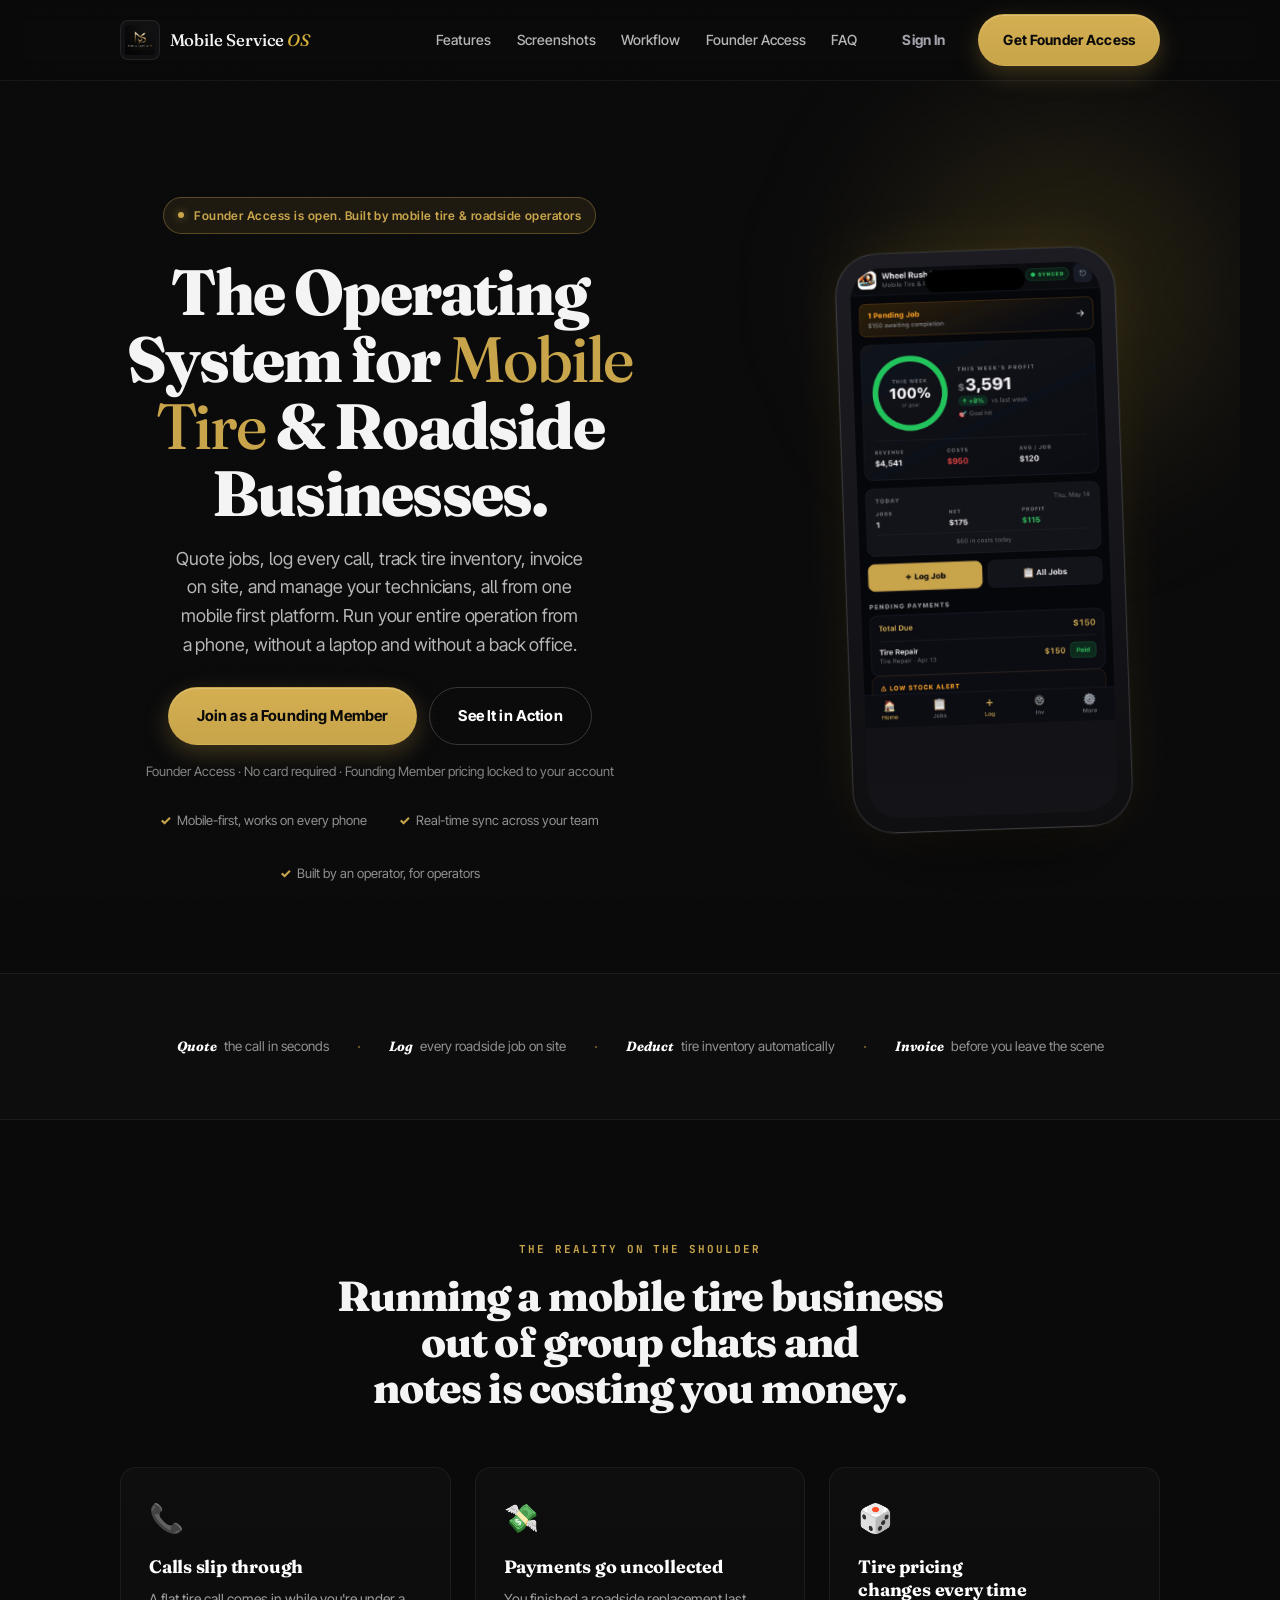
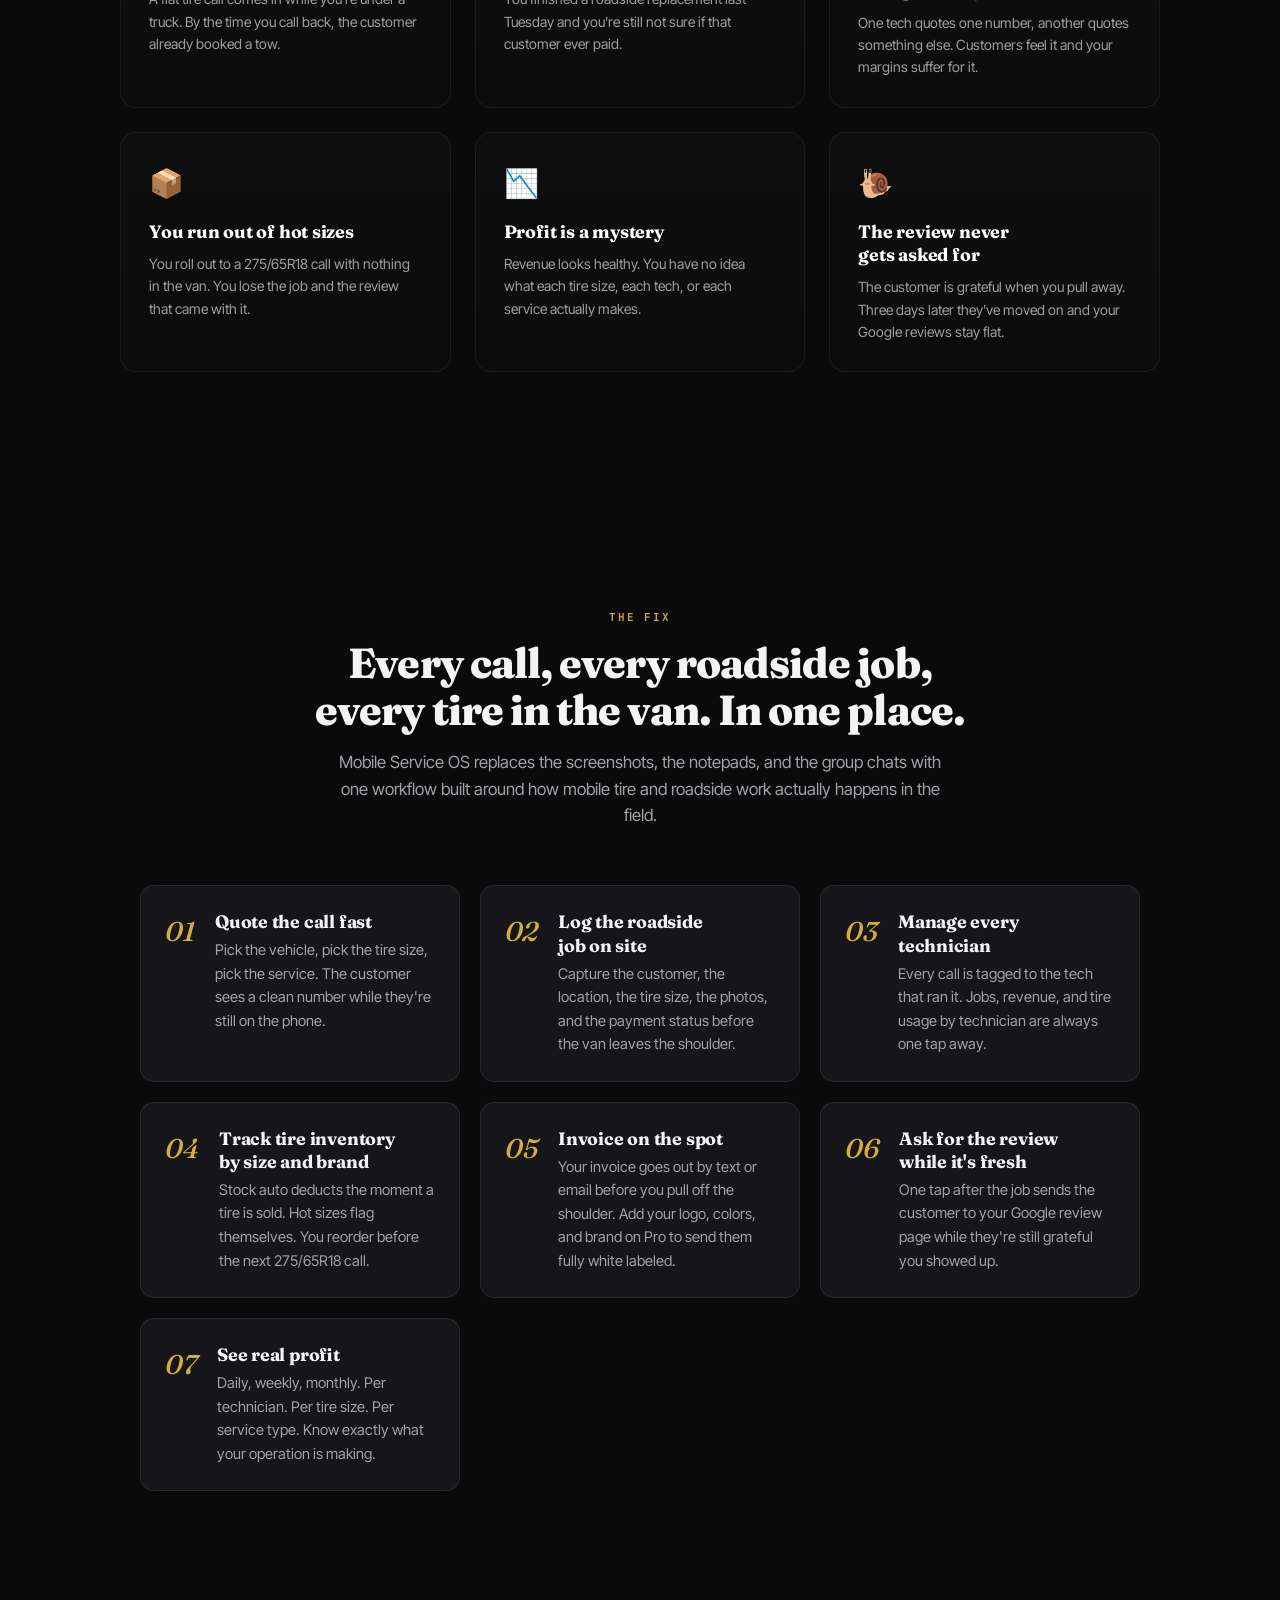
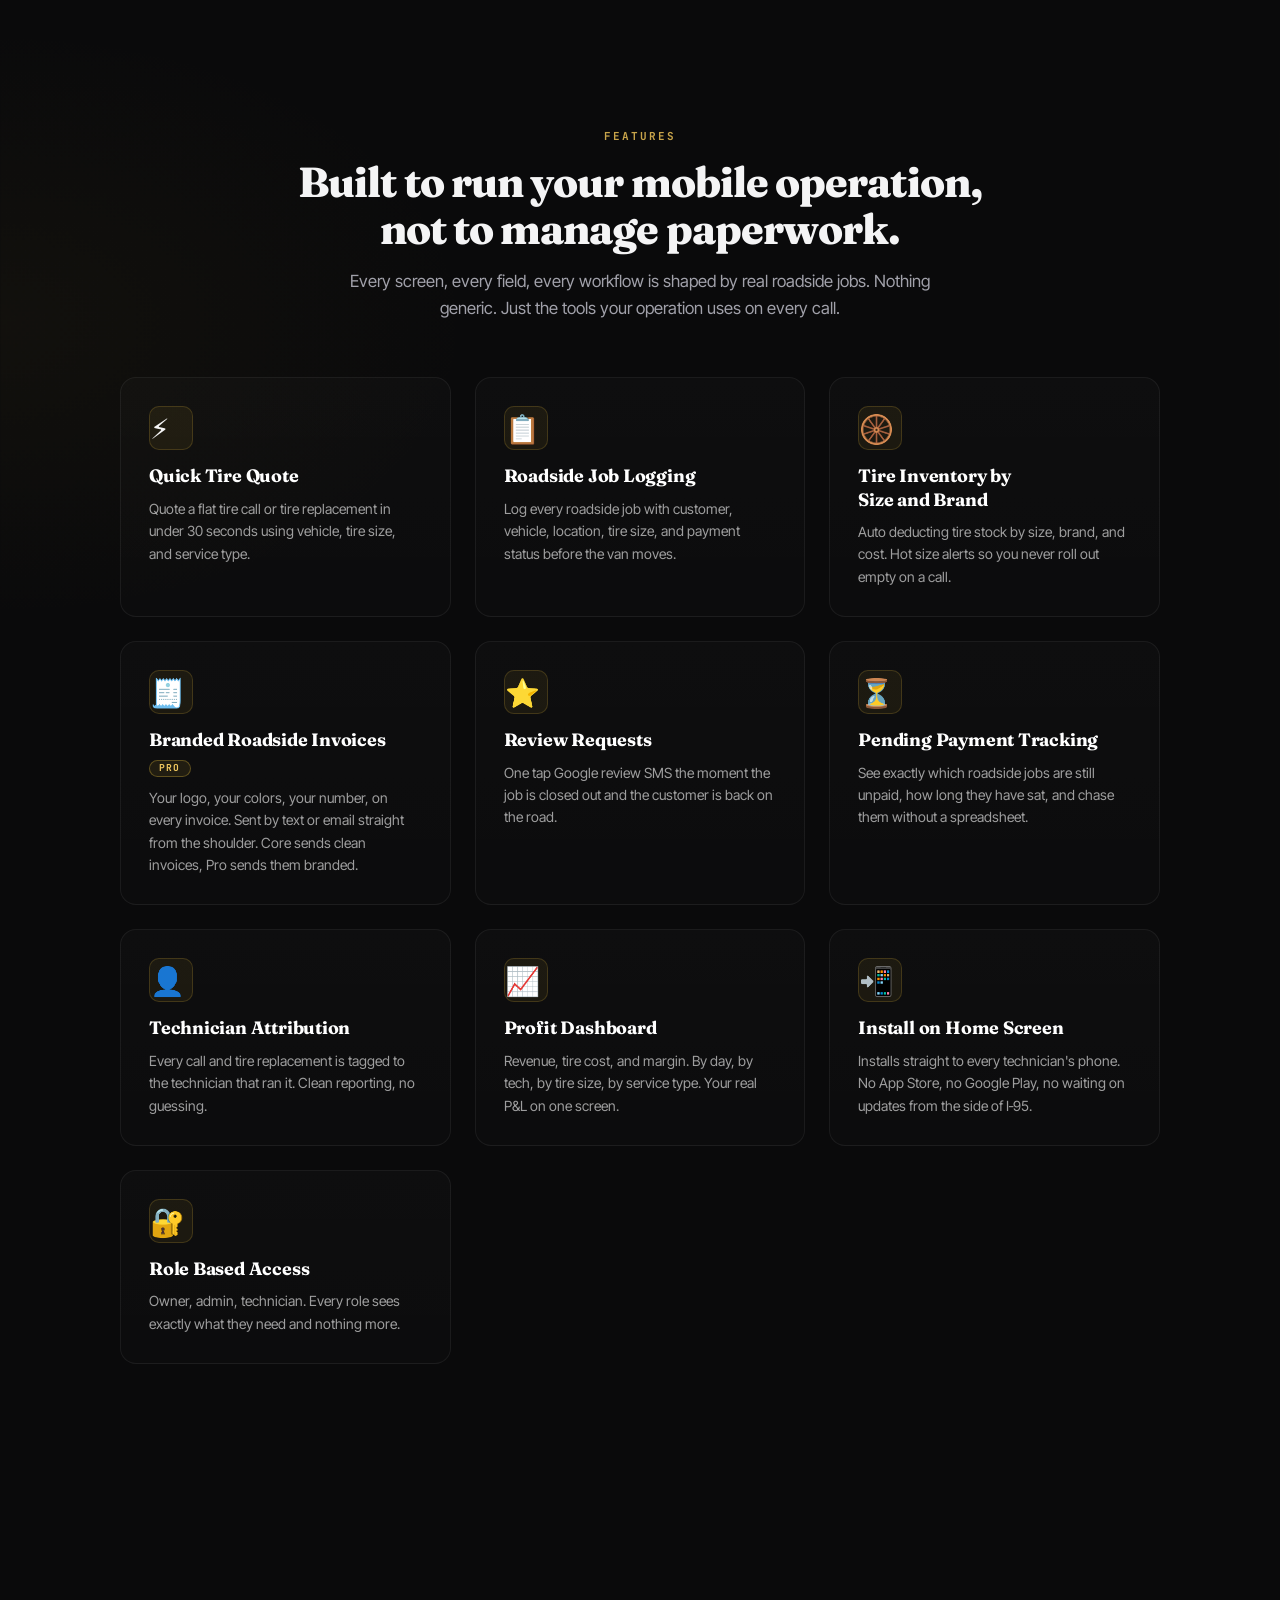
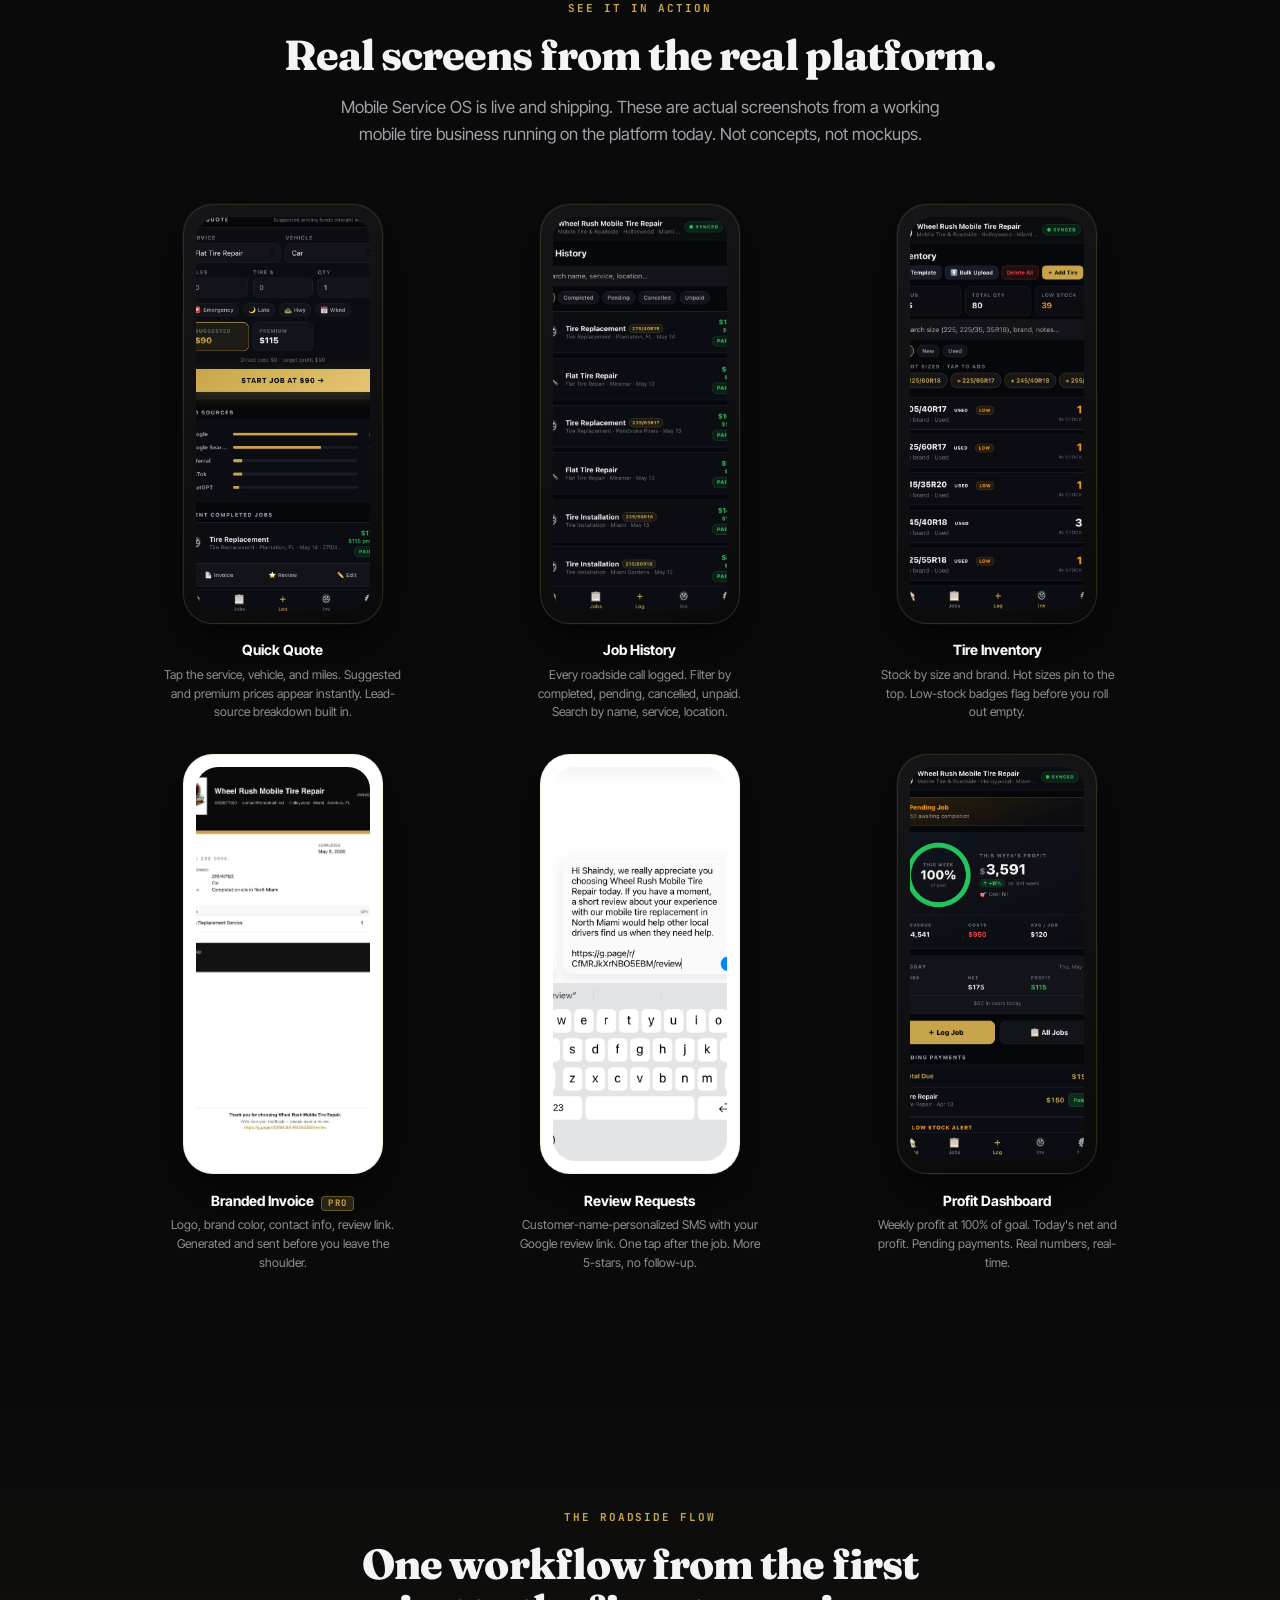
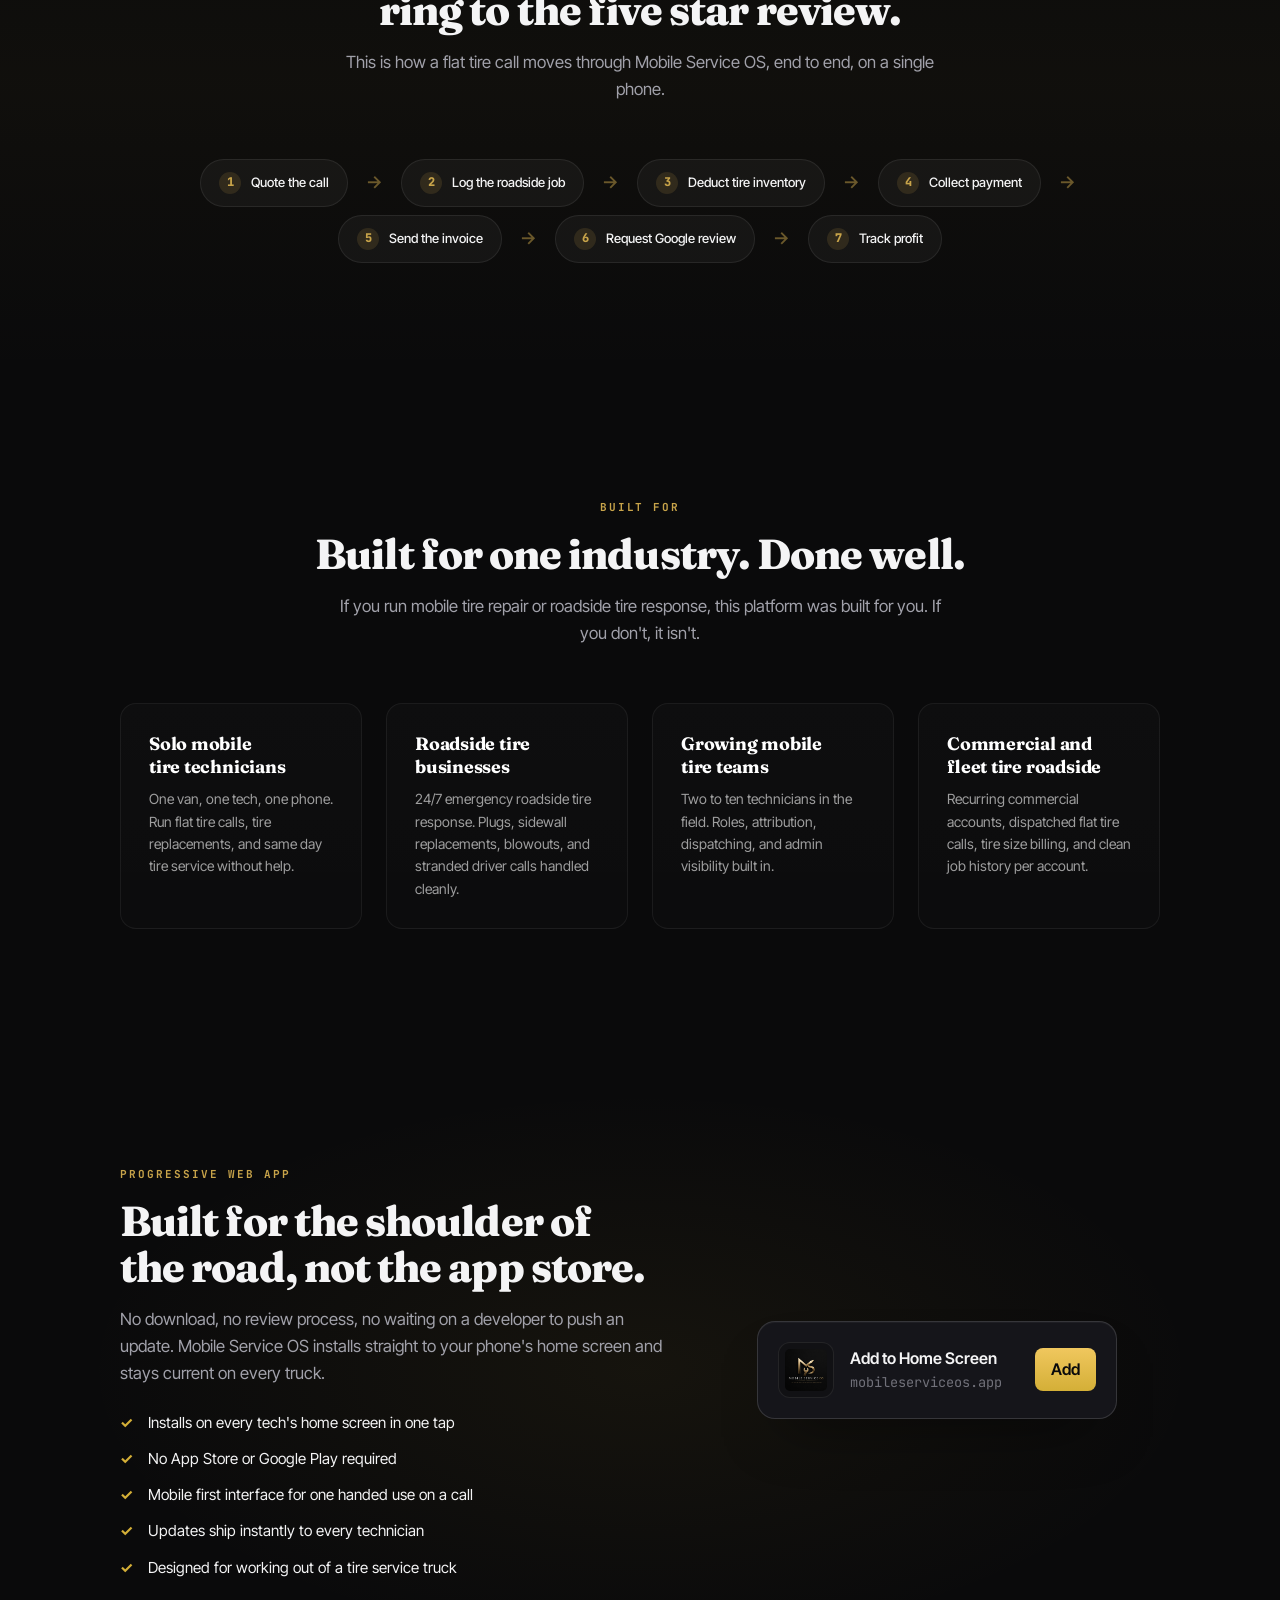
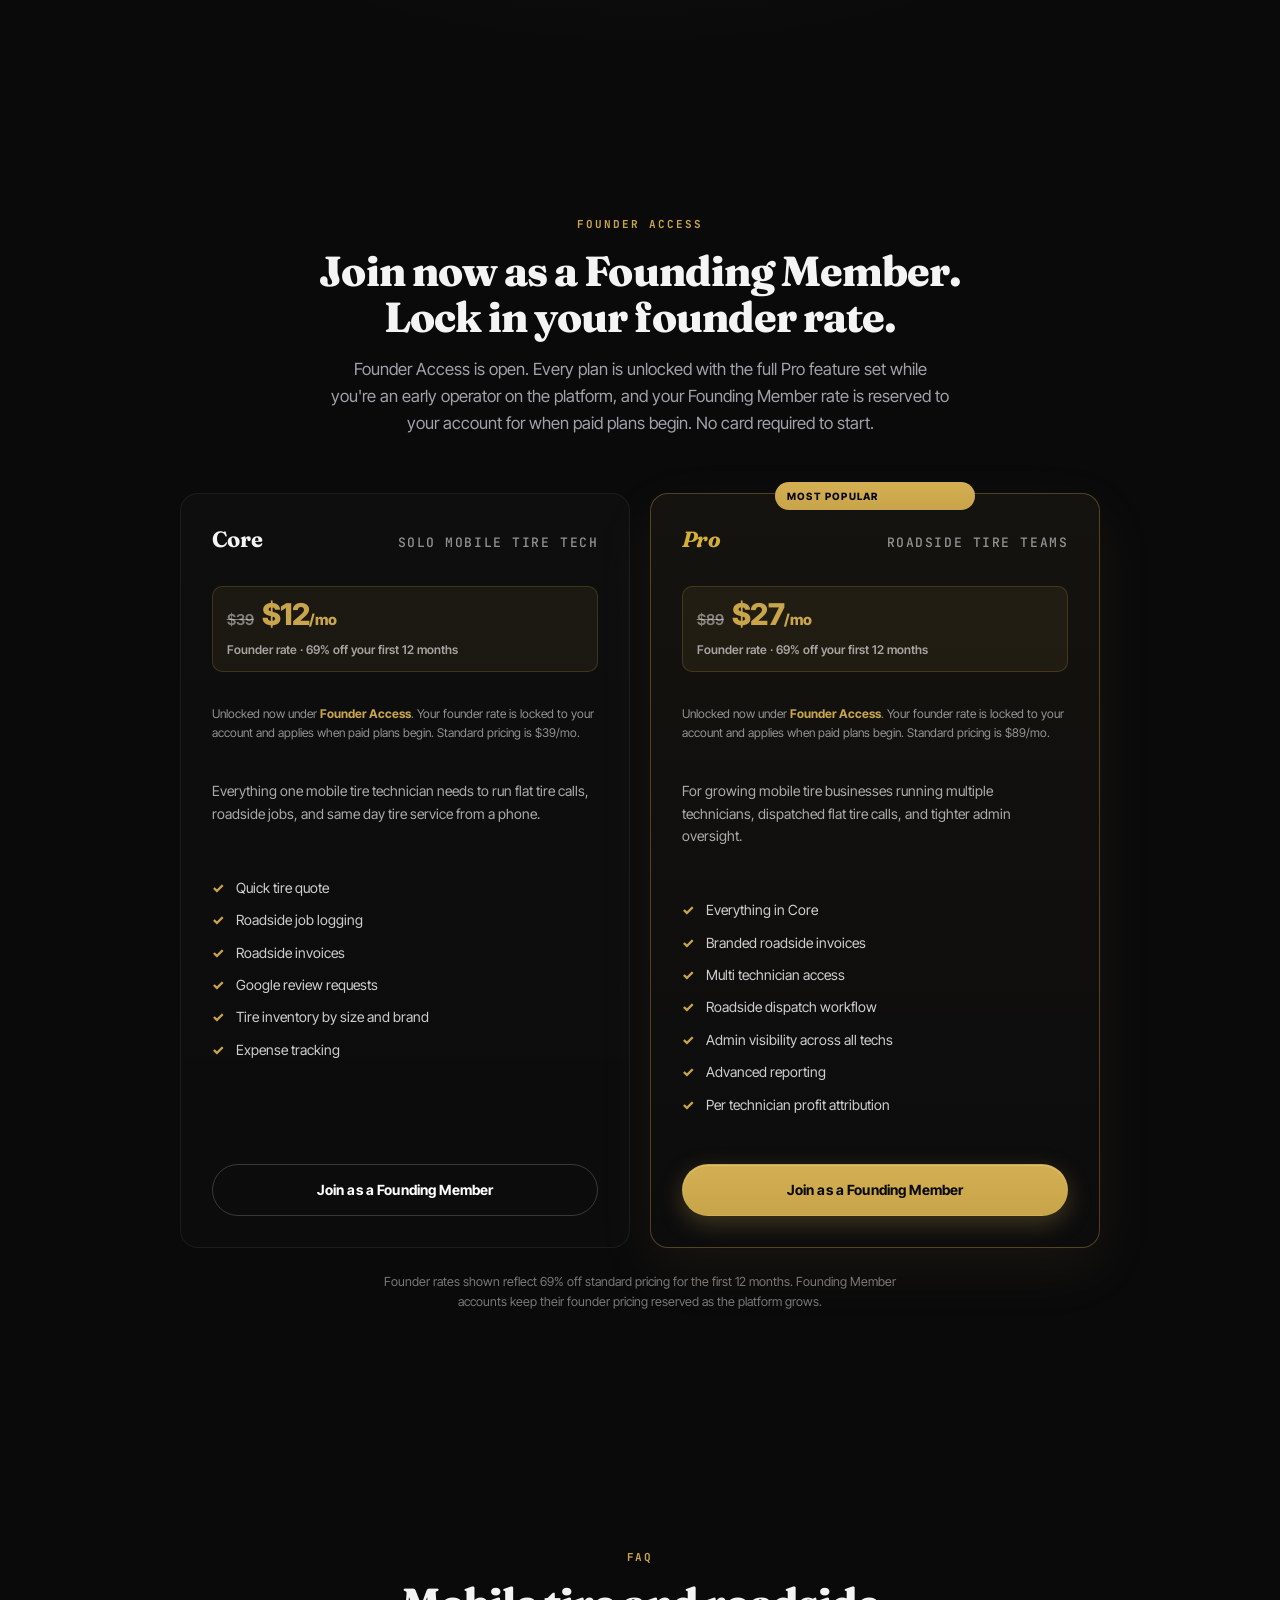
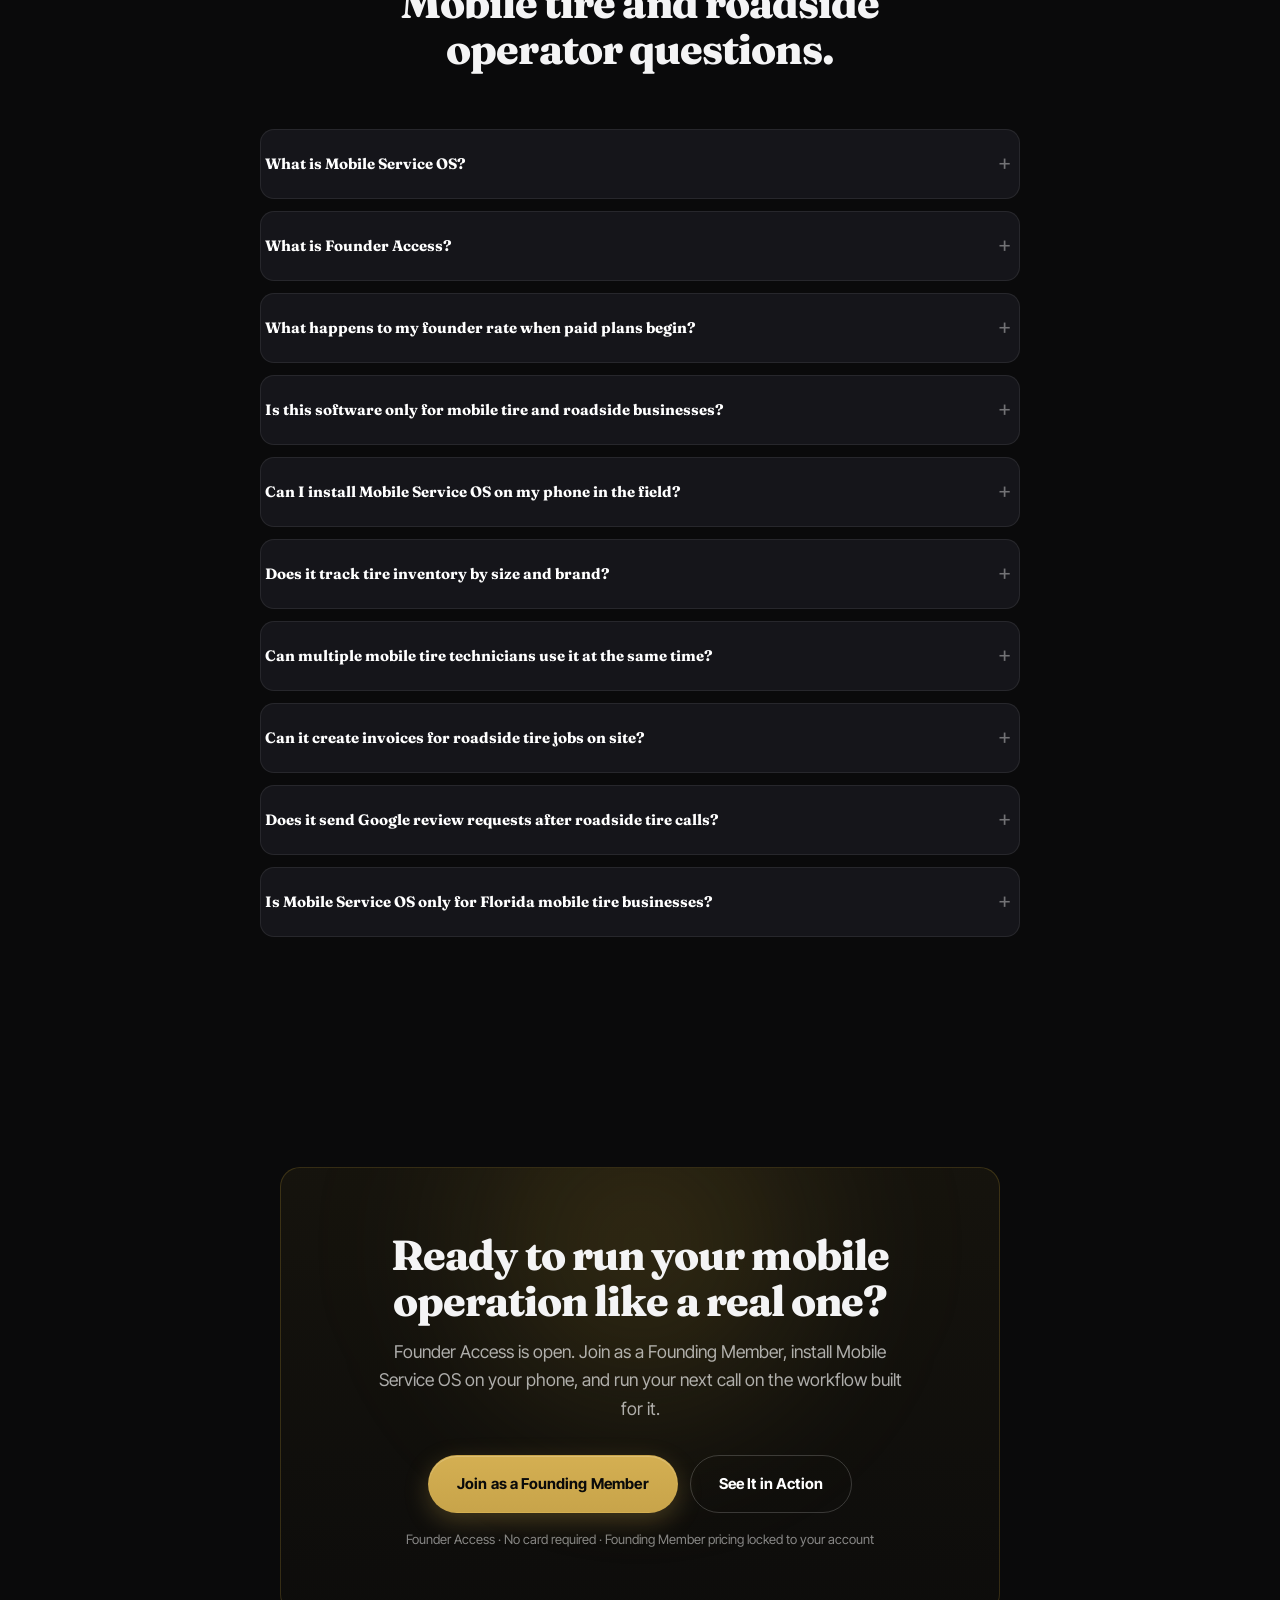
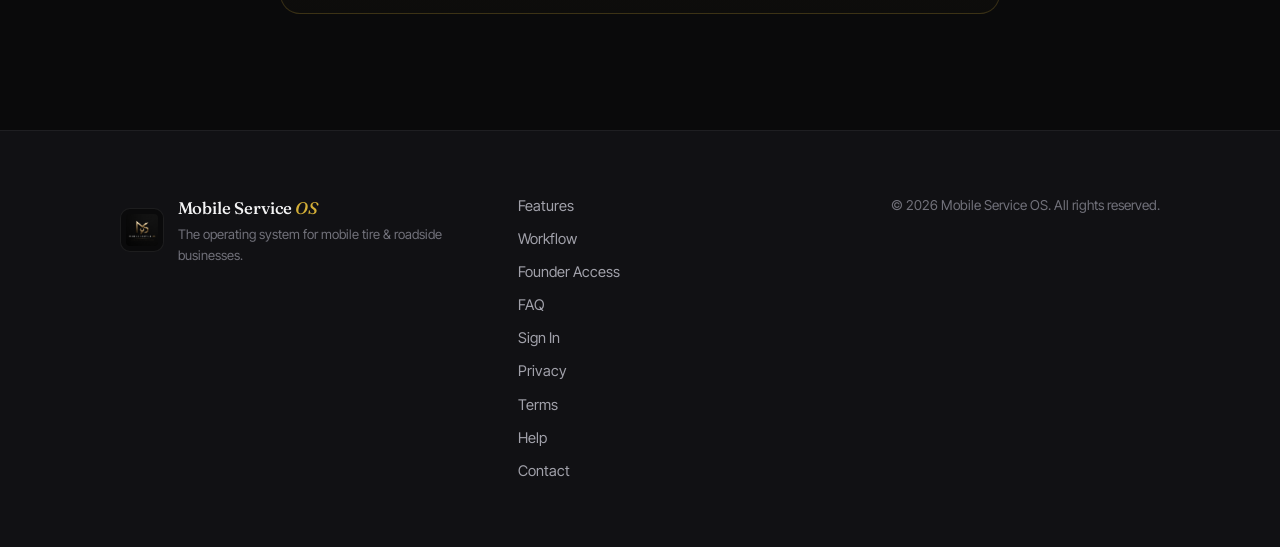
==== index.html @ 542de89b "Update index.html" ====
<!DOCTYPE html>
<html lang="en">
<head>
<meta charset="UTF-8" />
<meta name="viewport" content="width=device-width, initial-scale=1.0, viewport-fit=cover" />
<meta name="theme-color" content="#0a0a0a" />

<title>Mobile Service OS | Operating System for Mobile Tire &amp; Roadside Businesses</title>
<meta name="description" content="Mobile Service OS is the operating system for mobile tire and roadside businesses. Quote calls, log roadside jobs, track tire inventory, send invoices, and manage technicians from one mobile first platform. Founder Access open now." />
<meta name="keywords" content="mobile tire business software, roadside assistance software, mobile tire repair app, mobile tire technician software, roadside tire service software, mobile tire inventory tracking, flat tire dispatch software, emergency roadside tire app, mobile tire invoice app, same day tire service software" />
<meta name="author" content="Mobile Service OS" />
<meta name="robots" content="index, follow, max-image-preview:large" />
<link rel="canonical" href="https://mobileserviceos.app/" />

<!-- Open Graph -->
<meta property="og:type" content="website" />
<meta property="og:site_name" content="Mobile Service OS" />
<meta property="og:title" content="Mobile Service OS | Built for Mobile Tire &amp; Roadside Businesses" />
<meta property="og:description" content="The operating system for mobile tire and roadside businesses. Quote calls, track inventory, dispatch technicians, invoice on site. Founder Access open now." />
<meta property="og:url" content="https://mobileserviceos.app/" />
<meta property="og:image" content="https://mobileserviceos.app/logo.png" />
<meta property="og:image:alt" content="Mobile Service OS logo" />
<meta property="og:locale" content="en_US" />

<!-- Twitter -->
<meta name="twitter:card" content="summary_large_image" />
<meta name="twitter:title" content="Mobile Service OS | Operating System for Mobile Tire &amp; Roadside Businesses" />
<meta name="twitter:description" content="Run your mobile tire and roadside business from one platform. Quote calls, log jobs, track inventory, invoice on site. Founder Access open now." />
<meta name="twitter:image" content="https://mobileserviceos.app/logo.png" />

<!-- Favicons & PWA -->
<link rel="icon" type="image/png" href="logo.png" />
<link rel="apple-touch-icon" href="logo.png" />
<link rel="manifest" href="site.webmanifest" />

<!-- Fonts -->
<link rel="preconnect" href="https://fonts.googleapis.com" />
<link rel="preconnect" href="https://fonts.gstatic.com" crossorigin />
<link href="https://fonts.googleapis.com/css2?family=Fraunces:opsz,wght@9..144,300;9..144,400;9..144,500;9..144,600;9..144,700;9..144,800&family=Inter+Tight:wght@400;500;600;700&family=JetBrains+Mono:wght@400;500&display=swap" rel="stylesheet" />

<link rel="stylesheet" href="styles.css" />

<!-- Inline overrides. Keeps the page bulletproof even when styles.css
     is missing or out of sync. Caps the hero phone size on mobile,
     and gives the FAQ section a fallback look so it works without
     external stylesheet rules. -->
<style>
  /*  Section spacing rhythm 
     Every <section> in the page should breathe consistently. Inline
     overrides ensure spacing stays uniform even if styles.css drifts. */
  .section {
    padding-block: clamp(64px, 9vw, 120px);
  }
  .section-inner {
    max-width: 1120px;
    margin: 0 auto;
    padding-inline: clamp(20px, 4vw, 40px);
  }
  .section-sub {
    max-width: 620px;
    margin-left: auto;
    margin-right: auto;
    line-height: 1.6;
  }

  /*  FAQ summary indicator (+/×)  */
  .faq-list details summary::-webkit-details-marker { display: none; }
  .faq-list details summary::after {
    content: '+';
    position: absolute;
    right: 8px;
    top: 50%;
    transform: translateY(-50%);
    font-size: 22px;
    font-weight: 300;
    color: rgba(255,255,255,0.4);
    transition: transform 200ms ease, color 200ms ease;
  }
  .faq-list details[open] summary::after {
    content: '×';
    color: #c8a44a;
    font-size: 26px;
  }
  .faq-list details summary:hover {
    color: #c8a44a !important;
  }

  /*  Hero phone , cap on every breakpoint so it never
         dominates and stays cinematic regardless of viewport. */
  .hero-mock {
    max-width: clamp(220px, 28vw, 300px) !important;
    margin: 24px auto 0 !important;
  }
  .hero-mock .phone {
    max-width: 100% !important;
    margin: 0 auto !important;
  }
  @media (min-width: 1024px) {
    /* On desktop, the hero is side-by-side , give the phone its
       column but cap visually so copy still leads. */
    .hero-mock { max-width: 280px !important; margin: 0 auto !important; }
  }

  /*  Screenshot gallery , phones look cinematic but never
         dominate. The phone's MAX-HEIGHT caps it regardless of
         column width. */
  .ss-grid {
    display: grid !important;
    grid-template-columns: repeat(auto-fit, minmax(220px, 1fr)) !important;
    gap: clamp(20px, 3vw, 36px) !important;
    margin-top: clamp(28px, 4vw, 44px) !important;
    align-items: start !important;
  }
  .ss-card {
    margin: 0 !important;
    text-align: center !important;
    display: flex !important;
    flex-direction: column !important;
    align-items: center !important;
  }
  .ss-card .ss-frame {
    width: 100% !important;
    max-width: clamp(180px, 20vw, 240px) !important;
    aspect-ratio: 9 / 19 !important;
    max-height: 44vh !important;
    padding: clamp(8px, 1vw, 12px) !important;
    border-radius: clamp(22px, 2.4vw, 30px) !important;
    overflow: hidden !important;
    display: flex !important;
    align-items: flex-start !important;
    justify-content: center !important;
  }
  .ss-card .ss-frame img {
    display: block !important;
    width: 100% !important;
    height: 100% !important;
    object-fit: cover !important;
    object-position: top center !important;
    border-radius: clamp(16px, 1.8vw, 22px) !important;
  }
  .ss-card figcaption {
    margin-top: clamp(10px, 1.2vw, 16px) !important;
    font-size: clamp(13px, 1.1vw, 15px) !important;
    font-weight: 700 !important;
    color: #fff !important;
  }
  .ss-card p {
    margin-top: 4px !important;
    font-size: clamp(11px, 0.95vw, 13px) !important;
    color: rgba(255,255,255,0.55) !important;
    line-height: 1.55 !important;
    max-width: 240px !important;
    margin-left: auto !important;
    margin-right: auto !important;
  }
  @media (min-width: 980px) {
    .ss-grid {
      grid-template-columns: repeat(3, 1fr) !important;
      gap: 32px !important;
    }
    .ss-card .ss-frame {
      max-width: 200px !important;
      max-height: 420px !important;
    }
  }
  @media (min-width: 600px) and (max-width: 979px) {
    .ss-grid {
      grid-template-columns: repeat(2, 1fr) !important;
    }
    .ss-card .ss-frame {
      max-width: 190px !important;
      max-height: 400px !important;
    }
  }
  @media (max-width: 599px) {
    .ss-grid {
      grid-template-columns: 1fr !important;
      gap: 28px !important;
    }
    .ss-card .ss-frame {
      max-width: 180px !important;
      max-height: 380px !important;
    }
  }

  /*  Feature grid responsiveness  */
  .feature-grid {
    gap: clamp(14px, 2vw, 22px) !important;
  }
  .feature {
    min-width: 0 !important;
  }

  /*  Plans grid balance  */
  .plan-grid {
    align-items: stretch !important;
  }
  .plan {
    min-width: 0 !important;
  }

  /*  Overflow safety  */
  body { overflow-x: hidden; }
  img { max-width: 100%; height: auto; }

  /* ═══════════════════════════════════════════════════════════════
     PREMIUM POLISH LAYER
     Typography rhythm, hover states, mobile audit, trust strip
     styling, section transitions.
     ═══════════════════════════════════════════════════════════════ */

  /*  Typography rhythm  */
  html {
    -webkit-font-smoothing: antialiased;
    -moz-osx-font-smoothing: grayscale;
    text-rendering: optimizeLegibility;
  }
  h1, h2, h3, h4, .lede {
    font-feature-settings: "kern" 1, "liga" 1, "calt" 1, "ss01" 1, "ss02" 1;
    font-variant-ligatures: common-ligatures contextual;
    -webkit-font-smoothing: antialiased;
    text-wrap: balance;
  }
  h1, h2, h3 {
    letter-spacing: -0.022em !important;
    line-height: 1.08 !important;
  }
  h1 {
    font-size: clamp(34px, 5.4vw, 64px) !important;
    font-weight: 800 !important;
    letter-spacing: -0.028em !important;
    line-height: 1.05 !important;
  }
  h2 {
    font-size: clamp(26px, 3.4vw, 42px) !important;
    font-weight: 800 !important;
    letter-spacing: -0.022em !important;
    line-height: 1.1 !important;
  }
  h3 {
    font-size: clamp(16px, 1.4vw, 19px) !important;
    font-weight: 700 !important;
    letter-spacing: -0.012em !important;
    line-height: 1.3 !important;
  }
  .lede {
    font-size: clamp(15px, 1.4vw, 18px) !important;
    line-height: 1.6 !important;
    color: rgba(255,255,255,0.7) !important;
    max-width: 640px !important;
    letter-spacing: -0.005em !important;
  }
  .kicker, .gold-kicker {
    font-size: 11px !important;
    font-weight: 700 !important;
    letter-spacing: 0.18em !important;
    text-transform: uppercase !important;
    color: #c8a44a !important;
    font-feature-settings: "kern" 1;
  }
  p { line-height: 1.6 !important; }

  /*  Section head spacing  */
  .section-head {
    text-align: center;
    margin-bottom: clamp(32px, 5vw, 56px) !important;
  }
  .section-head .kicker,
  .section-head .gold-kicker {
    display: inline-block !important;
    margin-bottom: 14px !important;
  }
  .section-head h2 {
    margin: 0 auto 14px !important;
    max-width: 820px !important;
  }

  /*  Hero , premium top fold  */
  .hero {
    padding-block: clamp(72px, 9vw, 128px) clamp(56px, 7vw, 96px) !important;
    position: relative;
    overflow: hidden;
  }
  .hero-inner {
    text-align: center;
    max-width: 880px;
    margin: 0 auto;
    padding-inline: clamp(20px, 4vw, 40px);
  }
  .hero h1 em {
    color: #c8a44a !important;
    font-style: normal !important;
  }
  .hero .lede {
    margin: 18px auto 28px !important;
    text-align: center;
  }
  .cta-row {
    display: flex !important;
    justify-content: center !important;
    align-items: center !important;
    gap: 12px !important;
    flex-wrap: wrap !important;
    margin: 24px 0 16px !important;
  }
  .eyebrow {
    display: inline-flex !important;
    align-items: center !important;
    gap: 10px !important;
    padding: 8px 14px !important;
    border: 1px solid rgba(200,164,74,0.25) !important;
    background: rgba(200,164,74,0.06) !important;
    border-radius: 999px !important;
    font-size: 12px !important;
    font-weight: 600 !important;
    color: #c8a44a !important;
    letter-spacing: 0.04em !important;
    margin-bottom: 24px !important;
  }
  .eyebrow.founder-eyebrow {
    background: rgba(200,164,74,0.10) !important;
    border-color: rgba(200,164,74,0.35) !important;
  }
  .eyebrow .dot {
    width: 6px !important; height: 6px !important;
    border-radius: 50% !important;
    background: #c8a44a !important;
    box-shadow: 0 0 8px rgba(200,164,74,0.6) !important;
  }
  .hero-meta {
    display: flex !important;
    justify-content: center !important;
    gap: clamp(16px, 3vw, 32px) !important;
    flex-wrap: wrap !important;
    list-style: none !important;
    padding: 0 !important;
    margin: 28px 0 0 !important;
    font-size: 13px !important;
    color: rgba(255,255,255,0.55) !important;
  }
  .hero-meta li {
    display: flex !important;
    align-items: center !important;
    gap: 6px !important;
  }
  .hero-meta li span[aria-hidden] {
    color: #c8a44a !important;
    font-weight: 800 !important;
  }

  /*  Buttons , premium feel with hover lift  */
  .btn {
    display: inline-flex !important;
    align-items: center !important;
    justify-content: center !important;
    padding: 14px 24px !important;
    border-radius: 999px !important;
    font-size: 14px !important;
    font-weight: 700 !important;
    letter-spacing: 0.01em !important;
    text-decoration: none !important;
    transition: transform 180ms ease, box-shadow 180ms ease, background 180ms ease !important;
    cursor: pointer !important;
    border: 1px solid transparent !important;
  }
  .btn-lg { padding: 16px 28px !important; font-size: 15px !important; }
  .btn-gold {
    background: linear-gradient(180deg, #d4af52 0%, #c8a44a 100%) !important;
    color: #0a0a0a !important;
    box-shadow: 0 8px 24px rgba(200,164,74,0.28), inset 0 1px 0 rgba(255,255,255,0.2) !important;
  }
  .btn-gold:hover {
    transform: translateY(-1px) !important;
    box-shadow: 0 12px 32px rgba(200,164,74,0.4), inset 0 1px 0 rgba(255,255,255,0.25) !important;
  }
  .btn-outline {
    background: transparent !important;
    color: #fff !important;
    border: 1px solid rgba(255,255,255,0.18) !important;
  }
  .btn-outline:hover {
    background: rgba(255,255,255,0.06) !important;
    border-color: rgba(200,164,74,0.5) !important;
    transform: translateY(-1px) !important;
  }

  /*  Trust strip styling  */
  .strip {
    padding-block: clamp(28px, 4vw, 44px) !important;
    border-top: 1px solid rgba(255,255,255,0.06) !important;
    border-bottom: 1px solid rgba(255,255,255,0.06) !important;
    background: rgba(255,255,255,0.012) !important;
  }
  .strip-inner {
    display: flex !important;
    justify-content: center !important;
    align-items: center !important;
    gap: clamp(14px, 2.4vw, 28px) !important;
    flex-wrap: wrap !important;
    max-width: 1120px !important;
    margin: 0 auto !important;
    padding-inline: clamp(20px, 4vw, 40px) !important;
    font-size: clamp(12px, 1.05vw, 14px) !important;
    color: rgba(255,255,255,0.55) !important;
  }
  .strip-inner strong {
    color: #fff !important;
    font-weight: 700 !important;
  }
  .strip-inner .dotdiv {
    color: rgba(200,164,74,0.5) !important;
    font-weight: 700 !important;
  }

  /*  Cards , problem / solution / feature / audience  */
  .problem-grid, .solution-grid, .feature-grid, .audience-grid {
    display: grid !important;
    grid-template-columns: repeat(auto-fit, minmax(260px, 1fr)) !important;
    gap: clamp(16px, 2vw, 24px) !important;
  }
  @media (min-width: 980px) {
    .problem-grid, .feature-grid { grid-template-columns: repeat(3, 1fr) !important; }
    .audience-grid { grid-template-columns: repeat(4, 1fr) !important; }
    .solution-grid { grid-template-columns: repeat(2, 1fr) !important; }
  }

  .problem-card, .feature, .audience-card, .solution-step, .plan {
    background: linear-gradient(180deg, rgba(255,255,255,0.02) 0%, rgba(255,255,255,0.01) 100%) !important;
    border: 1px solid rgba(255,255,255,0.06) !important;
    border-radius: 16px !important;
    padding: clamp(20px, 2.2vw, 28px) !important;
    transition: transform 200ms ease, border-color 200ms ease, background 200ms ease !important;
  }
  .problem-card:hover, .feature:hover, .audience-card:hover {
    border-color: rgba(200,164,74,0.25) !important;
    background: linear-gradient(180deg, rgba(200,164,74,0.04) 0%, rgba(255,255,255,0.01) 100%) !important;
    transform: translateY(-2px) !important;
  }
  .problem-icon, .feature-icon {
    font-size: 28px !important;
    margin-bottom: 14px !important;
    display: block !important;
  }
  .problem-card h3, .feature h3, .audience-card h3 {
    margin: 0 0 10px !important;
    color: #fff !important;
  }
  .problem-card p, .feature p, .audience-card p {
    color: rgba(255,255,255,0.6) !important;
    font-size: 14px !important;
    margin: 0 !important;
  }

  .solution-step .step-num,
  .solution-grid > div > .step-num {
    display: inline-block;
    color: #c8a44a !important;
    font-weight: 800 !important;
    font-size: 13px !important;
    letter-spacing: 0.1em !important;
    margin-bottom: 10px !important;
  }

  /*  Workflow horizontal flow  */
  .flow {
    display: flex !important;
    justify-content: center !important;
    align-items: center !important;
    flex-wrap: wrap !important;
    gap: 8px clamp(8px, 1.4vw, 14px) !important;
    list-style: none !important;
    padding: 0 !important;
    margin: 0 !important;
  }
  .flow > li {
    display: inline-flex !important;
    align-items: center !important;
    gap: 10px !important;
    padding: 12px 18px !important;
    border-radius: 999px !important;
    background: rgba(255,255,255,0.04) !important;
    border: 1px solid rgba(255,255,255,0.08) !important;
    font-size: 13px !important;
    font-weight: 600 !important;
    color: #fff !important;
    transition: border-color 200ms ease, background 200ms ease !important;
  }
  .flow > li:hover {
    border-color: rgba(200,164,74,0.35) !important;
    background: rgba(200,164,74,0.05) !important;
  }
  .flow > li.flow-arrow {
    background: transparent !important;
    border: none !important;
    color: rgba(200,164,74,0.5) !important;
    padding: 0 4px !important;
    font-size: 18px !important;
  }
  .flow .flow-num {
    width: 22px !important; height: 22px !important;
    border-radius: 999px !important;
    background: rgba(200,164,74,0.15) !important;
    color: #c8a44a !important;
    display: inline-flex !important;
    align-items: center !important;
    justify-content: center !important;
    font-size: 12px !important;
    font-weight: 800 !important;
    flex-shrink: 0 !important;
  }

  /*  Plans , premium pricing cards  */
  .plan-grid {
    display: grid !important;
    grid-template-columns: 1fr !important;
    gap: 20px !important;
    max-width: 920px !important;
    margin: 0 auto !important;
  }
  @media (min-width: 760px) {
    .plan-grid { grid-template-columns: repeat(2, 1fr) !important; }
  }
  .plan {
    padding: clamp(24px, 2.4vw, 36px) !important;
    border-radius: 18px !important;
    display: flex !important;
    flex-direction: column !important;
    position: relative !important;
  }
  .plan-pro {
    border-color: rgba(200,164,74,0.35) !important;
    background: linear-gradient(180deg, rgba(200,164,74,0.06) 0%, rgba(255,255,255,0.01) 100%) !important;
    box-shadow: 0 20px 60px rgba(200,164,74,0.08) !important;
  }
  .plan-badge {
    position: absolute !important;
    top: -12px !important;
    right: 24px !important;
    background: linear-gradient(180deg, #d4af52 0%, #c8a44a 100%) !important;
    color: #0a0a0a !important;
    font-size: 10px !important;
    font-weight: 800 !important;
    letter-spacing: 0.12em !important;
    padding: 6px 12px !important;
    border-radius: 999px !important;
  }
  .plan-head h3 {
    font-size: 22px !important;
    margin: 0 0 4px !important;
  }
  .plan-tag {
    display: block !important;
    font-size: 13px !important;
    color: rgba(255,255,255,0.55) !important;
    margin: 0 0 8px !important;
    font-weight: 500 !important;
  }
  .plan-desc {
    color: rgba(255,255,255,0.65) !important;
    font-size: 14px !important;
    margin: 4px 0 16px !important;
  }
  .plan-list {
    list-style: none !important;
    padding: 0 !important;
    margin: 16px 0 28px !important;
    display: flex !important;
    flex-direction: column !important;
    gap: 10px !important;
  }
  .plan-list li {
    display: flex !important;
    align-items: flex-start !important;
    gap: 10px !important;
    font-size: 14px !important;
    color: rgba(255,255,255,0.8) !important;
  }
  .plan-list li::before {
    content: '✓';
    color: #c8a44a !important;
    font-weight: 800 !important;
    flex-shrink: 0 !important;
  }

  /*  Founder rate block inside plan cards  */
  .founder-rate {
    display: flex;
    align-items: baseline;
    gap: 8px;
    flex-wrap: wrap;
    padding: 12px 14px;
    margin: 4px 0 12px;
    background: rgba(200,164,74,0.08);
    border: 1px solid rgba(200,164,74,0.20);
    border-radius: 10px;
  }
  .founder-rate .fr-was {
    font-size: 15px;
    color: rgba(255,255,255,0.45);
    text-decoration: line-through;
    font-weight: 600;
  }
  .founder-rate .fr-now {
    font-size: 30px;
    font-weight: 800;
    color: #c8a44a;
    letter-spacing: -0.5px;
    line-height: 1;
  }
  .founder-rate .fr-unit {
    font-size: 12px;
    color: rgba(255,255,255,0.6);
    font-weight: 600;
    flex-basis: 100%;
  }
  .founder-note {
    font-size: 12px;
    color: rgba(255,255,255,0.55);
    margin: 0 0 14px;
    line-height: 1.5;
  }
  .founder-note strong { color: #c8a44a; font-weight: 700; }

  /*  PWA section visual  */
  .pwa-illustration {
    display: flex;
    justify-content: center;
    align-items: center;
  }

  /*  Final CTA , premium close  */
  .final-cta {
    text-align: center;
    padding-block: clamp(72px, 9vw, 120px) !important;
  }
  .final-cta-inner {
    max-width: 720px;
    margin: 0 auto;
    padding-inline: clamp(20px, 4vw, 40px);
    position: relative;
  }
  .final-cta h2 {
    margin: 0 0 14px !important;
  }
  .final-cta p {
    color: rgba(255,255,255,0.65) !important;
    margin: 0 auto 32px !important;
    max-width: 540px !important;
  }
  .cta-row.center {
    justify-content: center !important;
  }

  /*  Footer  */
  .footer {
    border-top: 1px solid rgba(255,255,255,0.06) !important;
    padding-block: clamp(40px, 5vw, 64px) !important;
  }
  .footer-inner, .footer .section-inner {
    max-width: 1120px !important;
    margin: 0 auto !important;
    padding-inline: clamp(20px, 4vw, 40px) !important;
  }

  /*  Nav polish  */
  .nav {
    position: sticky !important;
    top: 0 !important;
    z-index: 50 !important;
    background: rgba(10,10,10,0.82) !important;
    backdrop-filter: blur(12px) saturate(140%) !important;
    -webkit-backdrop-filter: blur(12px) saturate(140%) !important;
    border-bottom: 1px solid rgba(255,255,255,0.06) !important;
  }
  .nav-inner {
    max-width: 1120px !important;
    margin: 0 auto !important;
    padding: 14px clamp(20px, 4vw, 40px) !important;
    display: flex !important;
    align-items: center !important;
    justify-content: space-between !important;
    gap: 20px !important;
  }
  .nav-links {
    display: flex !important;
    gap: clamp(14px, 2vw, 26px) !important;
  }
  .nav-links a {
    color: rgba(255,255,255,0.7) !important;
    text-decoration: none !important;
    font-size: 14px !important;
    font-weight: 500 !important;
    transition: color 160ms ease !important;
  }
  .nav-links a:hover {
    color: #c8a44a !important;
  }
  @media (max-width: 700px) {
    .nav-links { display: none !important; }
  }

  /*  Smooth scroll for anchor jumps  */
  html { scroll-behavior: smooth; }
  section[id] { scroll-margin-top: 80px; }

  /*  Mobile-specific audit fixes  */
  @media (max-width: 600px) {
    .hero { padding-block: 56px 40px !important; }
    .hero-inner { padding-inline: 20px !important; }
    .cta-row { flex-direction: column !important; align-items: stretch !important; }
    .cta-row .btn { width: 100% !important; }
    .strip-inner { font-size: 12px !important; gap: 6px 10px !important; }
    .strip-inner .dotdiv { display: none !important; }
    .hero-meta {
      flex-direction: column !important;
      gap: 8px !important;
      align-items: center !important;
    }
  }
</style>

<!-- Schema: Organization -->
<script type="application/ld+json">
{
  "@context": "https://schema.org",
  "@type": "Organization",
  "name": "Mobile Service OS",
  "url": "https://mobileserviceos.app",
  "logo": "https://mobileserviceos.app/logo.png",
  "description": "Operating system built specifically for mobile tire repair and roadside tire service businesses.",
  "sameAs": []
}
</script>

<!-- Schema: SoftwareApplication -->
<script type="application/ld+json">
{
  "@context": "https://schema.org",
  "@type": "SoftwareApplication",
  "name": "Mobile Service OS",
  "applicationCategory": "BusinessApplication",
  "applicationSubCategory": "Mobile Tire and Roadside Service Software",
  "operatingSystem": "Web, iOS, Android (PWA)",
  "description": "Mobile Service OS is the operating system built only for mobile tire and roadside businesses. Quote calls, log roadside jobs, track tire inventory, send invoices, request reviews, and manage technicians from one mobile first platform. Founder Access is open now. Founding Members lock in a founder rate of 69 percent off their first 12 months when paid plans begin.",
  "url": "https://mobileserviceos.app",
  "offers": [
    {
      "@type": "Offer",
      "name": "Core, Founder Access",
      "category": "Subscription",
      "price": "39",
      "priceCurrency": "USD",
      "description": "For solo mobile tire technicians running flat tire calls, roadside jobs, and same day tire service. Founder Access open now. Founding Members lock in 69 percent off their first 12 months when billing begins."
    },
    {
      "@type": "Offer",
      "name": "Pro, Founder Access",
      "category": "Subscription",
      "price": "89",
      "priceCurrency": "USD",
      "description": "For roadside tire teams with multiple technicians, dispatched flat tire calls, and admin level reporting. Founder Access open now. Founding Members lock in 69 percent off their first 12 months when billing begins."
    }
  ],
  "featureList": [
    "Quick Tire Quote",
    "Roadside Job Logging",
    "Tire Inventory by Size and Brand",
    "Branded Roadside Invoices",
    "Review Request SMS After Every Call",
    "Pending Tire Job Payment Tracking",
    "Mobile Tire Technician Attribution",
    "Tire Service Profit Dashboard",
    "Install on Home Screen",
    "Role Based Access for Roadside Teams"
  ]
}
</script>

<!-- Schema: FAQPage -->
<script type="application/ld+json">
{
  "@context": "https://schema.org",
  "@type": "FAQPage",
  "mainEntity": [
    {
      "@type": "Question",
      "name": "What is Mobile Service OS?",
      "acceptedAnswer": {
        "@type": "Answer",
        "text": "Mobile Service OS is the operating system built only for mobile tire and roadside businesses. It runs flat tire calls, logs roadside jobs, tracks tire inventory, sends invoices, requests Google reviews, and keeps every technician on the same workflow from a phone."
      }
    },
    {
      "@type": "Question",
      "name": "What is Founder Access?",
      "acceptedAnswer": {
        "@type": "Answer",
        "text": "Founder Access is the early access phase of Mobile Service OS. Sign up now and you join as a Founding Member with the full Pro feature set unlocked. Founding Members lock in a founder rate of 69% off for the first 12 months that applies to their account when paid plans begin. There is no charge during Founder Access and no card required to start."
      }
    },
    {
      "@type": "Question",
      "name": "Is this software only for mobile tire and roadside businesses?",
      "acceptedAnswer": {
        "@type": "Answer",
        "text": "Yes. Mobile Service OS is built only for mobile tire repair, roadside tire replacement, flat tire response, emergency roadside tire calls, and same day tire installation. Every screen, field, and workflow is designed around how tire jobs actually happen in the field."
      }
    },
    {
      "@type": "Question",
      "name": "Can I install Mobile Service OS on my phone in the field?",
      "acceptedAnswer": {
        "@type": "Answer",
        "text": "Yes. Mobile Service OS installs straight to the home screen on any phone your technicians use. No App Store, no Google Play, no downloads. It launches like a native app and updates instantly so your roadside crew is always on the latest version."
      }
    },
    {
      "@type": "Question",
      "name": "Does it track tire inventory by size and brand?",
      "acceptedAnswer": {
        "@type": "Answer",
        "text": "Yes. Mobile Service OS includes a full tire inventory module organized by tire size, brand, cost, and quantity. Stock deducts automatically the moment a tire is logged on a roadside job, and your hot sizes get flagged before you run out on a call."
      }
    },
    {
      "@type": "Question",
      "name": "Can multiple mobile tire technicians use it at the same time?",
      "acceptedAnswer": {
        "@type": "Answer",
        "text": "Yes. Pro accounts support multiple mobile tire technicians, each with their own login. Every flat tire call and roadside job is tagged to the tech that ran it, so revenue, jobs completed, and payment status are clear at the technician level."
      }
    },
    {
      "@type": "Question",
      "name": "Can it create invoices for roadside tire jobs on site?",
      "acceptedAnswer": {
        "@type": "Answer",
        "text": "Yes. After a flat tire call or tire replacement is finished, Mobile Service OS generates a clean roadside invoice with the customer info, vehicle, tire size, labor, and total. The technician sends it by text or email before leaving the shoulder. On the Pro plan, every invoice goes out fully branded with your logo, business colors, and contact info."
      }
    },
    {
      "@type": "Question",
      "name": "Does it send Google review requests after roadside tire calls?",
      "acceptedAnswer": {
        "@type": "Answer",
        "text": "Yes. Once a roadside tire job is marked complete, your technician taps one button to send a review request text. The customer is routed straight to your Google Business Profile while the experience is still fresh."
      }
    },
    {
      "@type": "Question",
      "name": "Is Mobile Service OS only for Florida mobile tire businesses?",
      "acceptedAnswer": {
        "@type": "Answer",
        "text": "No. Mobile Service OS works for mobile tire and roadside operators anywhere in the United States. It was built in South Florida by a working mobile tire operator, and the workflow fits any market running flat tire calls and roadside tire replacement."
      }
    }
  ]
}
</script>
</head>

<body>

<div class="grain" aria-hidden="true"></div>

<header class="nav" role="banner">
  <div class="nav-inner">
    <a href="#top" class="brand" aria-label="Mobile Service OS home">
      <img src="logo.png" alt="Mobile Service OS" width="44" height="44" />
      <span class="brand-text">
        <span class="brand-name">Mobile Service<span class="gold"> OS</span></span>
      </span>
    </a>
    <nav class="nav-links" aria-label="Primary">
      <a href="#features">Features</a>
      <a href="#screenshots">Screenshots</a>
      <a href="#workflow">Workflow</a>
      <a href="#plans">Founder Access</a>
      <a href="#faq">FAQ</a>
    </nav>
    <div class="nav-cta">
      <a class="btn btn-ghost" href="https://app.mobileserviceos.app">Sign In</a>
      <a class="btn btn-gold" href="https://app.mobileserviceos.app">Get Founder Access</a>
    </div>
  </div>
</header>

<main id="top">

<!-- HERO -->
<section class="hero" aria-labelledby="hero-title">
  <div class="hero-glow" aria-hidden="true"></div>
  <div class="hero-inner">
    <div class="eyebrow founder-eyebrow">
      <span class="dot"></span>
      <span>Founder Access is open. Built by mobile tire &amp; roadside operators</span>
    </div>
    <h1 id="hero-title">
      The Operating System for <em>Mobile Tire</em> &amp; Roadside Businesses.
    </h1>
    <p class="lede">
      Quote jobs, log every call, track tire inventory, invoice on site, and manage your technicians, all from one mobile first platform. Run your entire operation from a phone, without a laptop and without a back office.
    </p>
    <div class="cta-row">
      <a class="btn btn-gold btn-lg" href="https://app.mobileserviceos.app">Join as a Founding Member</a>
      <a class="btn btn-outline btn-lg" href="#screenshots">See It in Action</a>
    </div>
    <div class="hero-trust" style="margin-top:14px;font-size:13px;color:rgba(255,255,255,0.5);">
      Founder Access · No card required · Founding Member pricing locked to your account
    </div>
    <ul class="hero-meta" aria-label="Key benefits">
      <li><span aria-hidden="true">✓</span> Mobile-first, works on every phone</li>
      <li><span aria-hidden="true">✓</span> Real-time sync across your team</li>
      <li><span aria-hidden="true">✓</span> Built by an operator, for operators</li>
    </ul>
  </div>

  <div class="hero-mock" aria-hidden="true">
    <div class="phone">
      <div class="phone-notch"></div>
      <div class="phone-screen" style="padding:0;overflow:hidden;">
        <img
          src="dashboard.jpeg"
          alt="Mobile Service OS dashboard showing weekly profit, today's jobs, pending payments"
          loading="eager"
        />
      </div>
    </div>
  </div>
</section>

<!-- TRUST STRIP -->
<section class="strip" aria-label="Built for tire and roadside operators">
  <div class="strip-inner">
    <div><strong>Quote</strong> the call in seconds</div>
    <div class="dotdiv">·</div>
    <div><strong>Log</strong> every roadside job on site</div>
    <div class="dotdiv">·</div>
    <div><strong>Deduct</strong> tire inventory automatically</div>
    <div class="dotdiv">·</div>
    <div><strong>Invoice</strong> before you leave the scene</div>
  </div>
</section>

<!-- PROBLEM -->
<section class="section problem" aria-labelledby="problem-title">
  <div class="section-inner">
    <div class="section-head">
      <span class="kicker">The reality on the shoulder</span>
      <h2 id="problem-title">Running a mobile tire business out of group chats and notes is costing you money.</h2>
    </div>
    <div class="problem-grid">
      <div class="problem-card">
        <div class="problem-icon">📞</div>
        <h3>Calls slip through</h3>
        <p>A flat tire call comes in while you're under a truck. By the time you call back, the customer already booked a tow.</p>
      </div>
      <div class="problem-card">
        <div class="problem-icon">💸</div>
        <h3>Payments go uncollected</h3>
        <p>You finished a roadside replacement last Tuesday and you're still not sure if that customer ever paid.</p>
      </div>
      <div class="problem-card">
        <div class="problem-icon">🎲</div>
        <h3>Tire pricing changes every time</h3>
        <p>One tech quotes one number, another quotes something else. Customers feel it and your margins suffer for it.</p>
      </div>
      <div class="problem-card">
        <div class="problem-icon">📦</div>
        <h3>You run out of hot sizes</h3>
        <p>You roll out to a 275/65R18 call with nothing in the van. You lose the job and the review that came with it.</p>
      </div>
      <div class="problem-card">
        <div class="problem-icon">📉</div>
        <h3>Profit is a mystery</h3>
        <p>Revenue looks healthy. You have no idea what each tire size, each tech, or each service actually makes.</p>
      </div>
      <div class="problem-card">
        <div class="problem-icon">🐌</div>
        <h3>The review never gets asked for</h3>
        <p>The customer is grateful when you pull away. Three days later they've moved on and your Google reviews stay flat.</p>
      </div>
    </div>
  </div>
</section>

<!-- SOLUTION -->
<section class="section solution" aria-labelledby="solution-title">
  <div class="section-inner">
    <div class="section-head">
      <span class="kicker gold-kicker">The fix</span>
      <h2 id="solution-title">Every call, every roadside job, every tire in the van. In one place.</h2>
      <p class="section-sub">Mobile Service OS replaces the screenshots, the notepads, and the group chats with one workflow built around how mobile tire and roadside work actually happens in the field.</p>
    </div>
    <div class="solution-list">
      <div class="solution-item">
        <div class="num">01</div>
        <div>
          <h3>Quote the call fast</h3>
          <p>Pick the vehicle, pick the tire size, pick the service. The customer sees a clean number while they're still on the phone.</p>
        </div>
      </div>
      <div class="solution-item">
        <div class="num">02</div>
        <div>
          <h3>Log the roadside job on site</h3>
          <p>Capture the customer, the location, the tire size, the photos, and the payment status before the van leaves the shoulder.</p>
        </div>
      </div>
      <div class="solution-item">
        <div class="num">03</div>
        <div>
          <h3>Manage every technician</h3>
          <p>Every call is tagged to the tech that ran it. Jobs, revenue, and tire usage by technician are always one tap away.</p>
        </div>
      </div>
      <div class="solution-item">
        <div class="num">04</div>
        <div>
          <h3>Track tire inventory by size and brand</h3>
          <p>Stock auto deducts the moment a tire is sold. Hot sizes flag themselves. You reorder before the next 275/65R18 call.</p>
        </div>
      </div>
      <div class="solution-item">
        <div class="num">05</div>
        <div>
          <h3>Invoice on the spot</h3>
          <p>Your invoice goes out by text or email before you pull off the shoulder. Add your logo, colors, and brand on Pro to send them fully white labeled.</p>
        </div>
      </div>
      <div class="solution-item">
        <div class="num">06</div>
        <div>
          <h3>Ask for the review while it's fresh</h3>
          <p>One tap after the job sends the customer to your Google review page while they're still grateful you showed up.</p>
        </div>
      </div>
      <div class="solution-item">
        <div class="num">07</div>
        <div>
          <h3>See real profit</h3>
          <p>Daily, weekly, monthly. Per technician. Per tire size. Per service type. Know exactly what your operation is making.</p>
        </div>
      </div>
    </div>
  </div>
</section>

<!-- FEATURES -->
<section class="section features" id="features" aria-labelledby="features-title">
  <div class="section-inner">
    <div class="section-head">
      <span class="kicker">Features</span>
      <h2 id="features-title">Built to run your mobile operation, not to manage paperwork.</h2>
      <p class="section-sub">Every screen, every field, every workflow is shaped by real roadside jobs. Nothing generic. Just the tools your operation uses on every call.</p>
    </div>
    <div class="feature-grid">
      <article class="feature">
        <div class="feature-icon">⚡</div>
        <h3>Quick Tire Quote</h3>
        <p>Quote a flat tire call or tire replacement in under 30 seconds using vehicle, tire size, and service type.</p>
      </article>
      <article class="feature">
        <div class="feature-icon">📋</div>
        <h3>Roadside Job Logging</h3>
        <p>Log every roadside job with customer, vehicle, location, tire size, and payment status before the van moves.</p>
      </article>
      <article class="feature">
        <div class="feature-icon">🛞</div>
        <h3>Tire Inventory by Size and Brand</h3>
        <p>Auto deducting tire stock by size, brand, and cost. Hot size alerts so you never roll out empty on a call.</p>
      </article>
      <article class="feature">
        <div class="feature-icon">🧾</div>
        <h3>Branded Roadside Invoices <span class="pro-tag">Pro</span></h3>
        <p>Your logo, your colors, your number, on every invoice. Sent by text or email straight from the shoulder. Core sends clean invoices, Pro sends them branded.</p>
      </article>
      <article class="feature">
        <div class="feature-icon">⭐</div>
        <h3>Review Requests</h3>
        <p>One tap Google review SMS the moment the job is closed out and the customer is back on the road.</p>
      </article>
      <article class="feature">
        <div class="feature-icon">⏳</div>
        <h3>Pending Payment Tracking</h3>
        <p>See exactly which roadside jobs are still unpaid, how long they have sat, and chase them without a spreadsheet.</p>
      </article>
      <article class="feature">
        <div class="feature-icon">👤</div>
        <h3>Technician Attribution</h3>
        <p>Every call and tire replacement is tagged to the technician that ran it. Clean reporting, no guessing.</p>
      </article>
      <article class="feature">
        <div class="feature-icon">📈</div>
        <h3>Profit Dashboard</h3>
        <p>Revenue, tire cost, and margin. By day, by tech, by tire size, by service type. Your real P&amp;L on one screen.</p>
      </article>
      <article class="feature">
        <div class="feature-icon">📲</div>
        <h3>Install on Home Screen</h3>
        <p>Installs straight to every technician's phone. No App Store, no Google Play, no waiting on updates from the side of I‑95.</p>
      </article>
      <article class="feature">
        <div class="feature-icon">🔐</div>
        <h3>Role Based Access</h3>
        <p>Owner, admin, technician. Every role sees exactly what they need and nothing more.</p>
      </article>
    </div>
  </div>
</section>

<!-- SCREENSHOTS GALLERY -->
<section class="section screenshots" id="screenshots" aria-labelledby="screenshots-title">
  <div class="section-inner">
    <div class="section-head">
      <span class="kicker gold-kicker">See it in action</span>
      <h2 id="screenshots-title">Real screens from the real platform.</h2>
      <p class="section-sub">Mobile Service OS is live and shipping. These are actual screenshots from a working mobile tire business running on the platform today. Not concepts, not mockups.</p>
    </div>

    <div class="ss-grid">
      <figure class="ss-card">
        <div class="ss-frame" style="background:linear-gradient(155deg,#16161a 0%,#0a0a0a 100%);border:1px solid rgba(200,164,74,0.18);box-shadow:0 20px 50px rgba(0,0,0,0.6),0 0 0 1px rgba(255,255,255,0.04);">
          <img
            src="invoice.jpeg"
            alt="Quick Quote screen with suggested $90 and premium $115 pricing for a flat tire repair"
            loading="lazy"
          />
        </div>
        <figcaption>Quick Quote</figcaption>
        <p>
          Tap the service, vehicle, and miles. Suggested and premium prices appear instantly. Lead-source breakdown built in.
        </p>
      </figure>

      <figure class="ss-card">
        <div class="ss-frame" style="background:linear-gradient(155deg,#16161a 0%,#0a0a0a 100%);border:1px solid rgba(200,164,74,0.18);box-shadow:0 20px 50px rgba(0,0,0,0.6),0 0 0 1px rgba(255,255,255,0.04);">
          <img
            src="job-history.jpeg"
            alt="Job History view with completed tire jobs, tire sizes, locations, profit per job"
            loading="lazy"
          />
        </div>
        <figcaption>Job History</figcaption>
        <p>
          Every roadside call logged. Filter by completed, pending, cancelled, unpaid. Search by name, service, location.
        </p>
      </figure>

      <figure class="ss-card">
        <div class="ss-frame" style="background:linear-gradient(155deg,#16161a 0%,#0a0a0a 100%);border:1px solid rgba(200,164,74,0.18);box-shadow:0 20px 50px rgba(0,0,0,0.6),0 0 0 1px rgba(255,255,255,0.04);">
          <img
            src="inventory.jpeg"
            alt="Tire inventory by size and brand with hot sizes and low-stock alerts"
            loading="lazy"
          />
        </div>
        <figcaption>Tire Inventory</figcaption>
        <p>
          Stock by size and brand. Hot sizes pin to the top. Low-stock badges flag before you roll out empty.
        </p>
      </figure>

      <figure class="ss-card">
        <div class="ss-frame" style="background:#fff;border:1px solid rgba(200,164,74,0.18);box-shadow:0 20px 50px rgba(0,0,0,0.6),0 0 0 1px rgba(255,255,255,0.04);">
          <img
            src="quick-quote.jpeg"
            alt="Branded Wheel Rush Mobile Tire Repair invoice showing logo, service details, total paid"
            loading="lazy"
          />
        </div>
        <figcaption>Branded Invoice <span class="pro-tag" style="font-size:9px;padding:2px 6px;background:rgba(200,164,74,0.18);color:#c8a44a;border-radius:4px;margin-left:4px;">Pro</span></figcaption>
        <p>
          Logo, brand color, contact info, review link. Generated and sent before you leave the shoulder.
        </p>
      </figure>

      <figure class="ss-card">
        <div class="ss-frame" style="background:#fff;border:1px solid rgba(200,164,74,0.18);box-shadow:0 20px 50px rgba(0,0,0,0.6),0 0 0 1px rgba(255,255,255,0.04);">
          <img
            src="review-sms.jpeg"
            alt="One-tap review request SMS personalized with customer name and service area"
            loading="lazy"
          />
        </div>
        <figcaption>Review Requests</figcaption>
        <p>
          Customer-name-personalized SMS with your Google review link. One tap after the job. More 5-stars, no follow-up.
        </p>
      </figure>

      <figure class="ss-card">
        <div class="ss-frame" style="background:linear-gradient(155deg,#16161a 0%,#0a0a0a 100%);border:1px solid rgba(200,164,74,0.18);box-shadow:0 20px 50px rgba(0,0,0,0.6),0 0 0 1px rgba(255,255,255,0.04);">
          <img
            src="dashboard.jpeg"
            alt="Dashboard with weekly profit, today's revenue and profit, pending payments"
            loading="lazy"
          />
        </div>
        <figcaption>Profit Dashboard</figcaption>
        <p>
          Weekly profit at 100% of goal. Today's net and profit. Pending payments. Real numbers, real-time.
        </p>
      </figure>
    </div>
  </div>
</section>

<!-- WORKFLOW -->
<section class="section workflow" id="workflow" aria-labelledby="workflow-title">
  <div class="section-inner">
    <div class="section-head">
      <span class="kicker gold-kicker">The roadside flow</span>
      <h2 id="workflow-title">One workflow from the first ring to the five star review.</h2>
      <p class="section-sub">This is how a flat tire call moves through Mobile Service OS, end to end, on a single phone.</p>
    </div>
    <ol class="flow">
      <li><span class="flow-num">1</span><span class="flow-label">Quote the call</span></li>
      <li class="flow-arrow" aria-hidden="true">→</li>
      <li><span class="flow-num">2</span><span class="flow-label">Log the roadside job</span></li>
      <li class="flow-arrow" aria-hidden="true">→</li>
      <li><span class="flow-num">3</span><span class="flow-label">Deduct tire inventory</span></li>
      <li class="flow-arrow" aria-hidden="true">→</li>
      <li><span class="flow-num">4</span><span class="flow-label">Collect payment</span></li>
      <li class="flow-arrow" aria-hidden="true">→</li>
      <li><span class="flow-num">5</span><span class="flow-label">Send the invoice</span></li>
      <li class="flow-arrow" aria-hidden="true">→</li>
      <li><span class="flow-num">6</span><span class="flow-label">Request Google review</span></li>
      <li class="flow-arrow" aria-hidden="true">→</li>
      <li><span class="flow-num">7</span><span class="flow-label">Track profit</span></li>
    </ol>
  </div>
</section>

<!-- WHO IT'S FOR -->
<section class="section audience" aria-labelledby="audience-title">
  <div class="section-inner">
    <div class="section-head">
      <span class="kicker">Built for</span>
      <h2 id="audience-title">Built for one industry. Done well.</h2>
      <p class="section-sub">If you run mobile tire repair or roadside tire response, this platform was built for you. If you don't, it isn't.</p>
    </div>
    <div class="audience-grid">
      <div class="audience-card">
        <h3>Solo mobile tire technicians</h3>
        <p>One van, one tech, one phone. Run flat tire calls, tire replacements, and same day tire service without help.</p>
      </div>
      <div class="audience-card">
        <h3>Roadside tire businesses</h3>
        <p>24/7 emergency roadside tire response. Plugs, sidewall replacements, blowouts, and stranded driver calls handled cleanly.</p>
      </div>
      <div class="audience-card">
        <h3>Growing mobile tire teams</h3>
        <p>Two to ten technicians in the field. Roles, attribution, dispatching, and admin visibility built in.</p>
      </div>
      <div class="audience-card">
        <h3>Commercial and fleet tire roadside</h3>
        <p>Recurring commercial accounts, dispatched flat tire calls, tire size billing, and clean job history per account.</p>
      </div>
    </div>
  </div>
</section>

<!-- PWA -->
<section class="section pwa" aria-labelledby="pwa-title">
  <div class="section-inner pwa-inner">
    <div>
      <span class="kicker gold-kicker">Progressive Web App</span>
      <h2 id="pwa-title">Built for the shoulder of the road, not the app store.</h2>
      <p class="section-sub">No download, no review process, no waiting on a developer to push an update. Mobile Service OS installs straight to your phone's home screen and stays current on every truck.</p>
      <ul class="checklist">
        <li>Installs on every tech's home screen in one tap</li>
        <li>No App Store or Google Play required</li>
        <li>Mobile first interface for one handed use on a call</li>
        <li>Updates ship instantly to every technician</li>
        <li>Designed for working out of a tire service truck</li>
      </ul>
    </div>
    <div class="pwa-visual" aria-hidden="true">
      <div class="install-card">
        <img src="logo.png" alt="" width="56" height="56" />
        <div>
          <div class="install-title">Add to Home Screen</div>
          <div class="install-sub">mobileserviceos.app</div>
        </div>
        <button class="install-btn" type="button">Add</button>
      </div>
    </div>
  </div>
</section>

<!-- PLANS / FOUNDER ACCESS -->
<section class="section plans" id="plans" aria-labelledby="plans-title">
  <div class="section-inner">
    <div class="section-head">
      <span class="kicker gold-kicker">Founder Access</span>
      <h2 id="plans-title">Join now as a Founding Member. Lock in your founder rate.</h2>
      <p class="section-sub">Founder Access is open. Every plan is unlocked with the full Pro feature set while you're an early operator on the platform, and your Founding Member rate is reserved to your account for when paid plans begin. No card required to start.</p>
    </div>
    <div class="plan-grid">
      <article class="plan">
        <header class="plan-head">
          <h3>Core</h3>
          <span class="plan-tag">Solo Mobile Tire Tech</span>
        </header>
        <div class="founder-rate">
          <span class="fr-was">$39</span>
          <span class="fr-now">$12<span style="font-size:15px;">/mo</span></span>
          <span class="fr-unit">Founder rate · 69% off your first 12 months</span>
        </div>
        <p class="founder-note">
          Unlocked now under <strong>Founder Access</strong>. Your founder rate is locked to your account and applies when paid plans begin. Standard pricing is $39/mo.
        </p>
        <p class="plan-desc">Everything one mobile tire technician needs to run flat tire calls, roadside jobs, and same day tire service from a phone.</p>
        <ul class="plan-list">
          <li>Quick tire quote</li>
          <li>Roadside job logging</li>
          <li>Roadside invoices</li>
          <li>Google review requests</li>
          <li>Tire inventory by size and brand</li>
          <li>Expense tracking</li>
        </ul>
        <a class="btn btn-outline" href="https://app.mobileserviceos.app">Join as a Founding Member</a>
      </article>
      <article class="plan plan-pro">
        <div class="plan-badge">Most Popular</div>
        <header class="plan-head">
          <h3>Pro</h3>
          <span class="plan-tag">Roadside Tire Teams</span>
        </header>
        <div class="founder-rate">
          <span class="fr-was">$89</span>
          <span class="fr-now">$27<span style="font-size:15px;">/mo</span></span>
          <span class="fr-unit">Founder rate · 69% off your first 12 months</span>
        </div>
        <p class="founder-note">
          Unlocked now under <strong>Founder Access</strong>. Your founder rate is locked to your account and applies when paid plans begin. Standard pricing is $89/mo.
        </p>
        <p class="plan-desc">For growing mobile tire businesses running multiple technicians, dispatched flat tire calls, and tighter admin oversight.</p>
        <ul class="plan-list">
          <li>Everything in Core</li>
          <li>Branded roadside invoices</li>
          <li>Multi technician access</li>
          <li>Roadside dispatch workflow</li>
          <li>Admin visibility across all techs</li>
          <li>Advanced reporting</li>
          <li>Per technician profit attribution</li>
        </ul>
        <a class="btn btn-gold" href="https://app.mobileserviceos.app">Join as a Founding Member</a>
      </article>
    </div>
    <p style="text-align:center;margin-top:24px;font-size:12.5px;color:rgba(255,255,255,0.45);max-width:560px;margin-left:auto;margin-right:auto;line-height:1.6;">
      Founder rates shown reflect 69% off standard pricing for the first 12 months. Founding Member accounts keep their founder pricing reserved as the platform grows.
    </p>
  </div>
</section>

<!-- FAQ -->
<section class="section faq" id="faq" aria-labelledby="faq-title">
  <div class="section-inner">
    <div class="section-head">
      <span class="kicker">FAQ</span>
      <h2 id="faq-title">Mobile tire and roadside operator questions.</h2>
    </div>
    <div class="faq-list" style="max-width:760px;margin:32px auto 0;">
      <details style="border-top:1px solid rgba(255,255,255,0.08);padding:6px 0;">
        <summary style="padding:16px 4px;font-size:15px;font-weight:700;color:#fff;cursor:pointer;list-style:none;position:relative;padding-right:30px;">What is Mobile Service OS?</summary>
        <p style="padding:0 4px 18px 4px;font-size:14px;color:rgba(255,255,255,0.65);line-height:1.6;margin:0;">Mobile Service OS is the operating system built only for mobile tire and roadside businesses. It runs flat tire calls, logs roadside jobs, tracks tire inventory, sends invoices, requests Google reviews, and keeps every technician on the same workflow from a phone.</p>
      </details>
      <details style="border-top:1px solid rgba(255,255,255,0.08);padding:6px 0;">
        <summary style="padding:16px 4px;font-size:15px;font-weight:700;color:#fff;cursor:pointer;list-style:none;position:relative;padding-right:30px;">What is Founder Access?</summary>
        <p style="padding:0 4px 18px 4px;font-size:14px;color:rgba(255,255,255,0.65);line-height:1.6;margin:0;">Founder Access is the early access phase of Mobile Service OS. Sign up now and you join as a Founding Member with the full Pro feature set unlocked. Founding Members lock in a founder rate of 69 percent off for the first 12 months that applies to your account when paid plans begin. There's no charge during Founder Access and no card required to start.</p>
      </details>
      <details style="border-top:1px solid rgba(255,255,255,0.08);padding:6px 0;">
        <summary style="padding:16px 4px;font-size:15px;font-weight:700;color:#fff;cursor:pointer;list-style:none;position:relative;padding-right:30px;">What happens to my founder rate when paid plans begin?</summary>
        <p style="padding:0 4px 18px 4px;font-size:14px;color:rgba(255,255,255,0.65);line-height:1.6;margin:0;">Your founder rate is reserved to your account. When paid plans begin, Founding Members get 69% off for their first 12 months, then move to standard pricing. You'll always be recognized as a Founding Member, and you'll be notified well before any billing starts, and nothing is charged to a card you didn't enter.</p>
      </details>
      <details style="border-top:1px solid rgba(255,255,255,0.08);padding:6px 0;">
        <summary style="padding:16px 4px;font-size:15px;font-weight:700;color:#fff;cursor:pointer;list-style:none;position:relative;padding-right:30px;">Is this software only for mobile tire and roadside businesses?</summary>
        <p style="padding:0 4px 18px 4px;font-size:14px;color:rgba(255,255,255,0.65);line-height:1.6;margin:0;">Yes. Mobile Service OS is built only for mobile tire repair, roadside tire replacement, flat tire response, emergency roadside tire calls, and same day tire installation. Every screen, every field, and every workflow is designed around how tire jobs actually happen in the field.</p>
      </details>
      <details style="border-top:1px solid rgba(255,255,255,0.08);padding:6px 0;">
        <summary style="padding:16px 4px;font-size:15px;font-weight:700;color:#fff;cursor:pointer;list-style:none;position:relative;padding-right:30px;">Can I install Mobile Service OS on my phone in the field?</summary>
        <p style="padding:0 4px 18px 4px;font-size:14px;color:rgba(255,255,255,0.65);line-height:1.6;margin:0;">Yes. Mobile Service OS installs straight to the home screen on any phone your technicians use. No App Store, no Google Play, no downloads. It launches like a native app and updates instantly so your roadside crew is always on the latest version.</p>
      </details>
      <details style="border-top:1px solid rgba(255,255,255,0.08);padding:6px 0;">
        <summary style="padding:16px 4px;font-size:15px;font-weight:700;color:#fff;cursor:pointer;list-style:none;position:relative;padding-right:30px;">Does it track tire inventory by size and brand?</summary>
        <p style="padding:0 4px 18px 4px;font-size:14px;color:rgba(255,255,255,0.65);line-height:1.6;margin:0;">Yes. Mobile Service OS includes a full tire inventory module organized by tire size, brand, cost, and quantity. Stock deducts automatically the moment a tire is logged on a roadside job, and your hot sizes get flagged before you run out on a call.</p>
      </details>
      <details style="border-top:1px solid rgba(255,255,255,0.08);padding:6px 0;">
        <summary style="padding:16px 4px;font-size:15px;font-weight:700;color:#fff;cursor:pointer;list-style:none;position:relative;padding-right:30px;">Can multiple mobile tire technicians use it at the same time?</summary>
        <p style="padding:0 4px 18px 4px;font-size:14px;color:rgba(255,255,255,0.65);line-height:1.6;margin:0;">Yes. Pro accounts support multiple mobile tire technicians, each with their own login. Every flat tire call and roadside job is tagged to the tech that ran it, so revenue, jobs completed, and payment status are clear at the technician level.</p>
      </details>
      <details style="border-top:1px solid rgba(255,255,255,0.08);padding:6px 0;">
        <summary style="padding:16px 4px;font-size:15px;font-weight:700;color:#fff;cursor:pointer;list-style:none;position:relative;padding-right:30px;">Can it create invoices for roadside tire jobs on site?</summary>
        <p style="padding:0 4px 18px 4px;font-size:14px;color:rgba(255,255,255,0.65);line-height:1.6;margin:0;">Yes. After a flat tire call or tire replacement is finished, Mobile Service OS generates a clean roadside invoice with the customer info, vehicle, tire size, labor, and total. The technician sends it by text or email before leaving the shoulder. On the Pro plan, every invoice goes out fully branded with your logo, business colors, and contact info.</p>
      </details>
      <details style="border-top:1px solid rgba(255,255,255,0.08);padding:6px 0;">
        <summary style="padding:16px 4px;font-size:15px;font-weight:700;color:#fff;cursor:pointer;list-style:none;position:relative;padding-right:30px;">Does it send Google review requests after roadside tire calls?</summary>
        <p style="padding:0 4px 18px 4px;font-size:14px;color:rgba(255,255,255,0.65);line-height:1.6;margin:0;">Yes. Once a roadside tire job is marked complete, your technician taps one button to send a review request text. The customer is routed straight to your Google Business Profile while the experience is still fresh.</p>
      </details>
      <details style="border-top:1px solid rgba(255,255,255,0.08);border-bottom:1px solid rgba(255,255,255,0.08);padding:6px 0;">
        <summary style="padding:16px 4px;font-size:15px;font-weight:700;color:#fff;cursor:pointer;list-style:none;position:relative;padding-right:30px;">Is Mobile Service OS only for Florida mobile tire businesses?</summary>
        <p style="padding:0 4px 18px 4px;font-size:14px;color:rgba(255,255,255,0.65);line-height:1.6;margin:0;">No. Mobile Service OS works for mobile tire and roadside operators anywhere in the United States. It was built in South Florida by a working mobile tire operator, and the workflow fits any market running flat tire calls and roadside tire replacement.</p>
      </details>
    </div>
  </div>
</section>

<!-- FINAL CTA -->
<section class="section final-cta" aria-labelledby="final-cta-title">
  <div class="final-cta-inner">
    <div class="final-glow" aria-hidden="true"></div>
    <h2 id="final-cta-title">Ready to run your mobile operation like a real one?</h2>
    <p>Founder Access is open. Join as a Founding Member, install Mobile Service OS on your phone, and run your next call on the workflow built for it.</p>
    <div class="cta-row center">
      <a class="btn btn-gold btn-lg" href="https://app.mobileserviceos.app">Join as a Founding Member</a>
      <a class="btn btn-outline btn-lg" href="#screenshots">See It in Action</a>
    </div>
    <div style="margin-top:14px;font-size:13px;color:rgba(255,255,255,0.5);">
      Founder Access · No card required · Founding Member pricing locked to your account
    </div>
  </div>
</section>

</main>

<footer class="footer" role="contentinfo">
  <div class="footer-inner">
    <div class="footer-brand">
      <img src="logo.png" alt="Mobile Service OS" width="36" height="36" />
      <div>
        <div class="brand-name">Mobile Service<span class="gold"> OS</span></div>
        <div class="brand-tag">The operating system for mobile tire &amp; roadside businesses.</div>
      </div>
    </div>
    <nav class="footer-links" aria-label="Footer">
      <a href="#features">Features</a>
      <a href="#workflow">Workflow</a>
      <a href="#plans">Founder Access</a>
      <a href="#faq">FAQ</a>
      <a href="https://app.mobileserviceos.app">Sign In</a>
      <a href="https://app.mobileserviceos.app/?legal=privacy">Privacy</a>
      <a href="https://app.mobileserviceos.app/?legal=terms">Terms</a>
      <a href="https://app.mobileserviceos.app/?help=1">Help</a>
      <a href="mailto:info@mobileserviceos.app">Contact</a>
    </nav>
    <div class="footer-meta">
      <span>© <span id="year">2026</span> Mobile Service OS. All rights reserved.</span>
    </div>
  </div>
</footer>

<script src="script.js" defer></script>
</body>
</html>
---- styles.css ----
/* =========================================================
   MOBILE SERVICE OS — Landing Page Styles
   Theme: Premium SaaS · Black/Gold · Dark · Mobile-first
   ========================================================= */

:root {
  /* Color system */
  --bg: #0a0a0b;
  --bg-elev: #111114;
  --bg-card: #15151a;
  --bg-card-2: #1a1a20;
  --border: rgba(255, 255, 255, 0.08);
  --border-strong: rgba(255, 255, 255, 0.14);
  --text: #f4f4f5;
  --text-muted: #a1a1aa;
  --text-dim: #71717a;

  --gold: #d4af37;
  --gold-bright: #f0c75e;
  --gold-deep: #a8851d;
  --gold-soft: rgba(212, 175, 55, 0.12);

  --green: #34d399;
  --amber: #fbbf24;

  /* Type */
  --font-display: 'Fraunces', Georgia, 'Times New Roman', serif;
  --font-body: 'Inter Tight', system-ui, -apple-system, sans-serif;
  --font-mono: 'JetBrains Mono', ui-monospace, monospace;

  /* Layout */
  --container: 1200px;
  --radius: 14px;
  --radius-lg: 20px;
  --shadow-card: 0 1px 0 rgba(255,255,255,0.04) inset, 0 30px 60px -30px rgba(0,0,0,0.6);
  --shadow-gold: 0 10px 40px -10px rgba(212, 175, 55, 0.35);
}

* { box-sizing: border-box; }
*::selection { background: var(--gold); color: #0a0a0b; }

html, body {
  margin: 0;
  padding: 0;
  background: var(--bg);
  color: var(--text);
  font-family: var(--font-body);
  font-size: 16px;
  line-height: 1.6;
  -webkit-font-smoothing: antialiased;
  -moz-osx-font-smoothing: grayscale;
  text-rendering: optimizeLegibility;
  overflow-x: hidden;
}

body {
  background:
    radial-gradient(1000px 600px at 80% -10%, rgba(212, 175, 55, 0.08), transparent 60%),
    radial-gradient(800px 500px at 0% 30%, rgba(212, 175, 55, 0.04), transparent 60%),
    var(--bg);
}

img { max-width: 100%; display: block; }
a { color: inherit; text-decoration: none; }
button { font: inherit; cursor: pointer; }

/* Grain overlay */
.grain {
  position: fixed; inset: 0; pointer-events: none; z-index: 1;
  opacity: 0.04;
  background-image: url("data:image/svg+xml;utf8,<svg xmlns='http://www.w3.org/2000/svg' width='200' height='200'><filter id='n'><feTurbulence type='fractalNoise' baseFrequency='0.9' numOctaves='2' stitchTiles='stitch'/></filter><rect width='100%' height='100%' filter='url(%23n)' opacity='0.6'/></svg>");
  mix-blend-mode: overlay;
}

/* Typography */
h1, h2, h3 {
  font-family: var(--font-display);
  font-weight: 600;
  letter-spacing: -0.02em;
  line-height: 1.05;
  color: var(--text);
  margin: 0;
}
h1 { font-size: clamp(2.2rem, 6vw, 4.5rem); font-weight: 500; }
h1 em { font-style: italic; color: var(--gold); font-weight: 500; }
h2 { font-size: clamp(1.8rem, 4vw, 2.8rem); }
h3 { font-size: 1.15rem; font-weight: 600; letter-spacing: -0.01em; }

p { margin: 0; color: var(--text-muted); }

.gold { color: var(--gold); font-style: italic; font-family: var(--font-display); font-weight: 500; }

.kicker {
  display: inline-block;
  text-transform: uppercase;
  letter-spacing: 0.18em;
  font-size: 0.72rem;
  font-weight: 600;
  color: var(--text-dim);
  margin-bottom: 0.9rem;
  font-family: var(--font-mono);
}
.kicker.gold-kicker { color: var(--gold); }

/* Buttons */
.btn {
  display: inline-flex;
  align-items: center;
  justify-content: center;
  gap: 0.5rem;
  padding: 0.75rem 1.25rem;
  border-radius: 10px;
  font-weight: 600;
  font-size: 0.95rem;
  letter-spacing: -0.005em;
  transition: transform 0.2s ease, background 0.2s ease, border-color 0.2s ease, box-shadow 0.25s ease;
  border: 1px solid transparent;
  white-space: nowrap;
}
.btn-lg { padding: 0.95rem 1.5rem; font-size: 1rem; }
.btn:hover { transform: translateY(-1px); }
.btn:active { transform: translateY(0); }

.btn-gold {
  background: linear-gradient(180deg, var(--gold-bright), var(--gold));
  color: #0a0a0b;
  box-shadow: var(--shadow-gold);
  border-color: rgba(255,255,255,0.12);
}
.btn-gold:hover { background: linear-gradient(180deg, #fad277, var(--gold-bright)); }

.btn-outline {
  background: transparent;
  color: var(--text);
  border-color: var(--border-strong);
}
.btn-outline:hover { background: rgba(255,255,255,0.04); border-color: rgba(255,255,255,0.22); }

.btn-ghost {
  background: transparent;
  color: var(--text-muted);
}
.btn-ghost:hover { color: var(--text); }

/* ==================== NAV ==================== */
.nav {
  position: sticky;
  top: 0;
  z-index: 50;
  backdrop-filter: blur(14px);
  -webkit-backdrop-filter: blur(14px);
  background: rgba(10, 10, 11, 0.72);
  border-bottom: 1px solid var(--border);
}
.nav-inner {
  max-width: var(--container);
  margin: 0 auto;
  padding: 0.85rem 1.25rem;
  display: flex;
  align-items: center;
  gap: 1.5rem;
}
.brand {
  display: flex;
  align-items: center;
  gap: 0.6rem;
  margin-right: auto;
}
.brand img {
  width: 40px;
  height: 40px;
  object-fit: contain;
  border-radius: 8px;
  background: var(--bg-elev);
  padding: 4px;
  border: 1px solid var(--border);
}
.brand-text { display: flex; flex-direction: column; line-height: 1; }
.brand-name {
  font-family: var(--font-display);
  font-size: 1.05rem;
  font-weight: 500;
  letter-spacing: -0.01em;
  color: var(--text);
  white-space: nowrap;
}

.nav-links {
  display: flex;
  gap: 1.5rem;
  font-size: 0.92rem;
  color: var(--text-muted);
}
.nav-links a:hover { color: var(--text); }

.nav-cta {
  display: flex;
  align-items: center;
  gap: 0.5rem;
}

@media (max-width: 820px) {
  .nav-links { display: none; }
  .nav-cta .btn-ghost { display: none; }
  .nav-inner { padding: 0.7rem 1rem; gap: 0.75rem; }
  .nav-cta .btn { padding: 0.55rem 0.9rem; font-size: 0.85rem; }
  .brand img { width: 34px; height: 34px; }
  .brand-name { font-size: 0.95rem; }
}
@media (max-width: 380px) {
  .brand-name { font-size: 0.88rem; }
}

/* ==================== HERO ==================== */
.hero {
  position: relative;
  max-width: var(--container);
  margin: 0 auto;
  padding: clamp(3rem, 8vw, 6rem) 1.25rem clamp(2rem, 5vw, 4rem);
  display: grid;
  grid-template-columns: 1.15fr 0.85fr;
  gap: 3rem;
  align-items: center;
  z-index: 2;
}
.hero-glow {
  position: absolute;
  top: -10%;
  right: -10%;
  width: 600px;
  height: 600px;
  background: radial-gradient(circle, rgba(212, 175, 55, 0.18), transparent 60%);
  filter: blur(60px);
  pointer-events: none;
  z-index: -1;
}

.eyebrow {
  display: inline-flex;
  align-items: center;
  gap: 0.55rem;
  padding: 0.4rem 0.85rem;
  background: rgba(212, 175, 55, 0.08);
  border: 1px solid rgba(212, 175, 55, 0.2);
  border-radius: 999px;
  font-size: 0.78rem;
  color: var(--gold-bright);
  font-weight: 500;
  margin-bottom: 1.5rem;
}
.eyebrow .dot {
  width: 6px; height: 6px; border-radius: 50%;
  background: var(--green);
  box-shadow: 0 0 8px var(--green);
}

.lede {
  font-size: clamp(1rem, 1.4vw, 1.15rem);
  color: var(--text-muted);
  max-width: 580px;
  margin: 1.5rem 0 2rem;
  line-height: 1.6;
}

.cta-row { display: flex; gap: 0.75rem; flex-wrap: wrap; }
.cta-row.center { justify-content: center; }

.hero-meta {
  list-style: none;
  padding: 0; margin: 2rem 0 0;
  display: flex; gap: 1.5rem; flex-wrap: wrap;
  font-size: 0.88rem; color: var(--text-dim);
}
.hero-meta li { display: flex; align-items: center; gap: 0.4rem; }
.hero-meta span { color: var(--gold); font-weight: 700; }

/* Hero phone mockup */
.hero-mock { display: flex; justify-content: center; align-items: center; }
.phone {
  width: 290px;
  height: 580px;
  background: linear-gradient(180deg, #1c1c22, #0f0f12);
  border-radius: 42px;
  padding: 14px;
  border: 1px solid var(--border-strong);
  box-shadow:
    0 50px 80px -30px rgba(0,0,0,0.6),
    0 0 0 1px rgba(255,255,255,0.04),
    0 0 60px -10px rgba(212, 175, 55, 0.15);
  position: relative;
  transform: rotate(-2deg);
}
.phone-notch {
  position: absolute;
  top: 18px; left: 50%; transform: translateX(-50%);
  width: 100px; height: 22px;
  background: #000;
  border-radius: 999px;
  z-index: 2;
}
.phone-screen {
  width: 100%; height: 100%;
  background: linear-gradient(180deg, #0d0d10, #131318);
  border-radius: 32px;
  padding: 44px 18px 18px;
  display: flex;
  flex-direction: column;
  gap: 14px;
  overflow: hidden;
  position: relative;
}
.mock-header {
  display: flex; justify-content: space-between; align-items: center;
  font-size: 0.78rem; color: var(--text-dim);
  font-family: var(--font-mono);
}
.mock-title { font-family: var(--font-display); color: var(--text); font-size: 0.95rem; font-weight: 600; }
.mock-icon { color: var(--gold); }

.mock-stat {
  background: linear-gradient(135deg, rgba(212,175,55,0.12), rgba(212,175,55,0.03));
  border: 1px solid rgba(212,175,55,0.18);
  border-radius: 14px;
  padding: 14px;
}
.mock-stat-label { font-size: 0.72rem; color: var(--text-dim); text-transform: uppercase; letter-spacing: 0.1em; }
.mock-stat-value {
  font-family: var(--font-display);
  font-size: 1.9rem;
  font-weight: 600;
  color: var(--gold-bright);
  letter-spacing: -0.02em;
  margin-top: 2px;
}
.mock-stat-value span { font-size: 1rem; color: var(--gold-deep); }
.mock-stat-sub { font-size: 0.72rem; color: var(--text-muted); margin-top: 2px; }

.mock-list { display: flex; flex-direction: column; gap: 8px; }
.mock-row {
  display: flex; justify-content: space-between; align-items: center;
  background: rgba(255,255,255,0.03);
  border: 1px solid var(--border);
  border-radius: 10px;
  padding: 10px 12px;
}
.mock-row-l { display: flex; align-items: center; gap: 10px; }
.mock-dot { width: 8px; height: 8px; border-radius: 50%; }
.mock-dot.green { background: var(--green); box-shadow: 0 0 8px var(--green); }
.mock-dot.amber { background: var(--amber); }
.mock-row-title { font-size: 0.78rem; color: var(--text); font-weight: 500; }
.mock-row-sub { font-size: 0.68rem; color: var(--text-dim); margin-top: 1px; }
.mock-row-r { font-size: 0.82rem; color: var(--gold-bright); font-weight: 600; font-family: var(--font-mono); }

.mock-cta {
  margin-top: auto;
  background: linear-gradient(180deg, var(--gold-bright), var(--gold));
  color: #0a0a0b;
  text-align: center;
  padding: 12px;
  border-radius: 10px;
  font-weight: 600;
  font-size: 0.88rem;
}

@media (max-width: 900px) {
  .hero { grid-template-columns: 1fr; gap: 1.5rem; padding-top: 2rem; }
  .hero-mock { order: 2; margin-top: 0.5rem; }
  .phone { transform: rotate(0deg); width: 220px; height: 440px; }
  .phone-screen { padding: 38px 14px 14px; gap: 10px; }
  .mock-stat-value { font-size: 1.5rem; }
  .mock-cta { padding: 10px; font-size: 0.82rem; }
}

@media (max-width: 480px) {
  .phone { width: 200px; height: 400px; }
}

/* ==================== STRIP ==================== */
.strip {
  border-top: 1px solid var(--border);
  border-bottom: 1px solid var(--border);
  background: rgba(255,255,255,0.015);
}
.strip-inner {
  max-width: var(--container);
  margin: 0 auto;
  padding: 1.1rem 1.25rem;
  display: flex;
  justify-content: center;
  align-items: center;
  gap: 1.5rem;
  flex-wrap: wrap;
  font-size: 0.9rem;
  color: var(--text-muted);
}
.strip-inner strong { color: var(--gold-bright); font-weight: 600; font-family: var(--font-display); font-style: italic; margin-right: 4px; }
.dotdiv { color: var(--text-dim); }

/* ==================== SECTIONS ==================== */
.section {
  position: relative;
  padding: clamp(3.5rem, 8vw, 6.5rem) 1.25rem;
}
.section-inner {
  max-width: var(--container);
  margin: 0 auto;
}
.section-head {
  max-width: 760px;
  margin: 0 auto 3rem;
  text-align: center;
}
.section-sub {
  margin-top: 1rem;
  font-size: 1.05rem;
  color: var(--text-muted);
  max-width: 580px;
  margin-left: auto; margin-right: auto;
}

/* PROBLEM */
.problem-grid {
  display: grid;
  grid-template-columns: repeat(auto-fit, minmax(280px, 1fr));
  gap: 1rem;
}
.problem-card {
  background: var(--bg-card);
  border: 1px solid var(--border);
  border-radius: var(--radius);
  padding: 1.5rem;
  transition: border-color 0.2s ease, transform 0.2s ease;
}
.problem-card:hover { border-color: var(--border-strong); transform: translateY(-2px); }
.problem-icon { font-size: 1.5rem; margin-bottom: 0.75rem; }
.problem-card h3 { margin-bottom: 0.4rem; }
.problem-card p { font-size: 0.92rem; }

/* SOLUTION */
.solution-list {
  display: grid;
  grid-template-columns: repeat(auto-fit, minmax(320px, 1fr));
  gap: 1.25rem;
  max-width: 1000px;
  margin: 0 auto;
}
.solution-item {
  display: flex;
  gap: 1.25rem;
  background: var(--bg-card);
  border: 1px solid var(--border);
  border-radius: var(--radius);
  padding: 1.5rem;
  transition: border-color 0.2s ease;
}
.solution-item:hover { border-color: rgba(212, 175, 55, 0.25); }
.solution-item .num {
  font-family: var(--font-display);
  font-style: italic;
  font-size: 1.7rem;
  color: var(--gold);
  font-weight: 500;
  flex-shrink: 0;
}
.solution-item h3 { margin-bottom: 0.35rem; }
.solution-item p { font-size: 0.92rem; }

/* FEATURES */
.feature-grid {
  display: grid;
  grid-template-columns: repeat(auto-fit, minmax(240px, 1fr));
  gap: 1rem;
}
.feature {
  background: linear-gradient(180deg, var(--bg-card), var(--bg-card-2));
  border: 1px solid var(--border);
  border-radius: var(--radius);
  padding: 1.5rem;
  transition: border-color 0.25s ease, transform 0.25s ease, box-shadow 0.25s ease;
  position: relative;
  overflow: hidden;
}
.feature::before {
  content: '';
  position: absolute;
  top: 0; left: 0; right: 0; height: 1px;
  background: linear-gradient(90deg, transparent, rgba(212,175,55,0.4), transparent);
  opacity: 0;
  transition: opacity 0.3s ease;
}
.feature:hover {
  border-color: rgba(212, 175, 55, 0.3);
  transform: translateY(-3px);
  box-shadow: 0 20px 40px -20px rgba(212, 175, 55, 0.15);
}
.feature:hover::before { opacity: 1; }
.feature-icon {
  font-size: 1.5rem;
  margin-bottom: 0.85rem;
  display: inline-flex;
  width: 44px; height: 44px;
  align-items: center; justify-content: center;
  background: rgba(212, 175, 55, 0.08);
  border: 1px solid rgba(212, 175, 55, 0.2);
  border-radius: 10px;
}
.feature h3 { margin-bottom: 0.4rem; display: flex; align-items: center; gap: 0.5rem; flex-wrap: wrap; }
.feature p { font-size: 0.9rem; }

/* Inline Pro badge used in feature card headings */
.pro-tag {
  display: inline-flex;
  align-items: center;
  font-family: var(--font-mono);
  font-size: 0.6rem;
  font-weight: 700;
  letter-spacing: 0.14em;
  text-transform: uppercase;
  color: var(--gold-bright);
  background: rgba(212, 175, 55, 0.1);
  border: 1px solid rgba(212, 175, 55, 0.35);
  border-radius: 999px;
  padding: 0.18rem 0.55rem;
  line-height: 1;
}

/* WORKFLOW */
.workflow {
  background: linear-gradient(180deg, transparent, rgba(212,175,55,0.03), transparent);
}
.flow {
  display: flex;
  flex-wrap: wrap;
  align-items: center;
  justify-content: center;
  gap: 0.75rem;
  list-style: none;
  padding: 0; margin: 0;
}
.flow li {
  display: flex;
  align-items: center;
  gap: 0.6rem;
  background: var(--bg-card);
  border: 1px solid var(--border);
  border-radius: 999px;
  padding: 0.75rem 1.25rem;
  font-size: 0.92rem;
}
.flow li:hover { border-color: rgba(212, 175, 55, 0.3); }
.flow-num {
  font-family: var(--font-mono);
  font-size: 0.72rem;
  color: var(--gold);
  background: var(--gold-soft);
  width: 22px; height: 22px;
  display: inline-flex; align-items: center; justify-content: center;
  border-radius: 50%;
  font-weight: 600;
}
.flow-label { color: var(--text); font-weight: 500; }
.flow-arrow {
  background: transparent !important;
  border: none !important;
  padding: 0 !important;
  color: var(--gold);
  font-size: 1.2rem;
}

/* AUDIENCE */
.audience-grid {
  display: grid;
  grid-template-columns: repeat(auto-fit, minmax(260px, 1fr));
  gap: 1rem;
}
.audience-card {
  background: var(--bg-card);
  border: 1px solid var(--border);
  border-left: 3px solid var(--gold);
  border-radius: var(--radius);
  padding: 1.5rem;
  transition: transform 0.2s ease;
}
.audience-card:hover { transform: translateX(3px); }
.audience-card h3 { margin-bottom: 0.5rem; color: var(--gold-bright); }
.audience-card p { font-size: 0.92rem; }

/* PWA */
.pwa {
  background: radial-gradient(800px 400px at 50% 50%, rgba(212,175,55,0.06), transparent 70%);
}
.pwa-inner {
  display: grid;
  grid-template-columns: 1.1fr 0.9fr;
  gap: 3rem;
  align-items: center;
}
.pwa h2 { margin-bottom: 1rem; }
.checklist {
  list-style: none;
  padding: 0; margin: 1.5rem 0 0;
  display: flex; flex-direction: column; gap: 0.75rem;
}
.checklist li {
  position: relative;
  padding-left: 1.75rem;
  font-size: 0.95rem;
  color: var(--text);
}
.checklist li::before {
  content: '✓';
  position: absolute;
  left: 0;
  color: var(--gold);
  font-weight: 700;
}

.pwa-visual { display: flex; justify-content: center; }
.install-card {
  display: flex;
  align-items: center;
  gap: 1rem;
  background: var(--bg-card);
  border: 1px solid var(--border-strong);
  border-radius: 18px;
  padding: 1.25rem;
  max-width: 360px;
  width: 100%;
  box-shadow: var(--shadow-card);
}
.install-card img {
  width: 56px; height: 56px;
  border-radius: 12px;
  background: var(--bg-elev);
  padding: 6px;
  border: 1px solid var(--border);
}
.install-title { font-weight: 600; color: var(--text); }
.install-sub { font-size: 0.85rem; color: var(--text-dim); font-family: var(--font-mono); }
.install-btn {
  margin-left: auto;
  background: linear-gradient(180deg, var(--gold-bright), var(--gold));
  color: #0a0a0b;
  border: none;
  padding: 0.55rem 1rem;
  border-radius: 8px;
  font-weight: 600;
}

@media (max-width: 820px) {
  .pwa-inner { grid-template-columns: 1fr; gap: 2rem; }
}

/* PLANS */
.plan-grid {
  display: grid;
  grid-template-columns: repeat(auto-fit, minmax(280px, 1fr));
  gap: 1.5rem;
  max-width: 900px;
  margin: 0 auto;
}
.plan {
  background: var(--bg-card);
  border: 1px solid var(--border);
  border-radius: var(--radius-lg);
  padding: 2rem;
  display: flex;
  flex-direction: column;
  gap: 1.25rem;
  position: relative;
}
.plan-pro {
  border-color: rgba(212, 175, 55, 0.35);
  background:
    radial-gradient(400px 200px at 50% 0%, rgba(212,175,55,0.08), transparent 70%),
    var(--bg-card);
  box-shadow: 0 30px 60px -30px rgba(212, 175, 55, 0.25);
}
.plan-badge {
  position: absolute;
  top: -12px;
  left: 50%;
  transform: translateX(-50%);
  background: linear-gradient(180deg, var(--gold-bright), var(--gold));
  color: #0a0a0b;
  font-size: 0.72rem;
  font-weight: 700;
  letter-spacing: 0.15em;
  text-transform: uppercase;
  padding: 0.35rem 0.85rem;
  border-radius: 999px;
}
.plan-head { display: flex; justify-content: space-between; align-items: baseline; }
.plan-head h3 {
  font-family: var(--font-display);
  font-size: 1.8rem;
  font-weight: 500;
  color: var(--text);
}
.plan-pro .plan-head h3 { color: var(--gold); font-style: italic; }
.plan-tag {
  font-size: 0.72rem;
  text-transform: uppercase;
  letter-spacing: 0.12em;
  color: var(--text-dim);
  font-family: var(--font-mono);
}
.plan-desc { font-size: 0.95rem; color: var(--text-muted); }
.plan-list {
  list-style: none;
  padding: 0; margin: 0;
  display: flex; flex-direction: column; gap: 0.6rem;
  font-size: 0.92rem;
  color: var(--text);
}
.plan-list li {
  position: relative;
  padding-left: 1.5rem;
}
.plan-list li::before {
  content: '✓';
  position: absolute; left: 0;
  color: var(--gold);
  font-weight: 700;
}
.plan .btn { margin-top: auto; }

/* FAQ */
.faq-list {
  max-width: 800px;
  margin: 0 auto;
  display: flex;
  flex-direction: column;
  gap: 0.75rem;
}
.faq-list details {
  background: var(--bg-card);
  border: 1px solid var(--border);
  border-radius: var(--radius);
  padding: 1.1rem 1.25rem;
  transition: border-color 0.2s ease;
}
.faq-list details[open] { border-color: rgba(212,175,55,0.3); }
.faq-list summary {
  cursor: pointer;
  font-family: var(--font-display);
  font-weight: 500;
  font-size: 1.1rem;
  color: var(--text);
  list-style: none;
  display: flex;
  justify-content: space-between;
  align-items: center;
  gap: 1rem;
}
.faq-list summary::-webkit-details-marker { display: none; }
.faq-list summary::after {
  content: '+';
  font-family: var(--font-mono);
  font-size: 1.4rem;
  color: var(--gold);
  font-weight: 400;
  transition: transform 0.25s ease;
}
.faq-list details[open] summary::after { content: '−'; }
.faq-list details p {
  margin-top: 0.85rem;
  font-size: 0.95rem;
  line-height: 1.65;
  color: var(--text-muted);
}

/* FINAL CTA */
.final-cta {
  padding: clamp(4rem, 10vw, 8rem) 1.25rem;
}
.final-cta-inner {
  max-width: 760px;
  margin: 0 auto;
  text-align: center;
  position: relative;
  background: linear-gradient(180deg, rgba(212,175,55,0.06), rgba(212,175,55,0.02));
  border: 1px solid rgba(212,175,55,0.2);
  border-radius: var(--radius-lg);
  padding: clamp(2.5rem, 6vw, 4rem) 1.5rem;
  overflow: hidden;
}
.final-glow {
  position: absolute;
  top: -50%;
  left: 50%;
  transform: translateX(-50%);
  width: 600px;
  height: 600px;
  background: radial-gradient(circle, rgba(212,175,55,0.18), transparent 60%);
  filter: blur(60px);
  pointer-events: none;
}
.final-cta h2 {
  font-size: clamp(2rem, 4.5vw, 3rem);
  margin-bottom: 1rem;
  position: relative;
}
.final-cta p {
  font-size: 1.1rem;
  margin-bottom: 2rem;
  position: relative;
}
.final-cta .cta-row { position: relative; }

/* ==================== FOOTER ==================== */
.footer {
  border-top: 1px solid var(--border);
  padding: 3rem 1.25rem 2rem;
  background: var(--bg-elev);
}
.footer-inner {
  max-width: var(--container);
  margin: 0 auto;
  display: grid;
  grid-template-columns: 1.2fr 1fr 1fr;
  gap: 2rem;
  align-items: start;
}
.footer-brand {
  display: flex;
  align-items: center;
  gap: 0.85rem;
}
.footer-brand img {
  width: 44px; height: 44px;
  border-radius: 10px;
  background: var(--bg);
  padding: 5px;
  border: 1px solid var(--border);
}
.brand-tag {
  font-size: 0.82rem;
  color: var(--text-dim);
  margin-top: 2px;
}
.footer-links {
  display: flex;
  flex-direction: column;
  gap: 0.6rem;
  font-size: 0.92rem;
  color: var(--text-muted);
}
.footer-links a:hover { color: var(--gold-bright); }
.footer-meta {
  font-size: 0.85rem;
  color: var(--text-dim);
  text-align: right;
}

@media (max-width: 720px) {
  .footer-inner {
    grid-template-columns: 1fr;
    text-align: left;
  }
  .footer-meta { text-align: left; }
}

/* Reveal animation */
@media (prefers-reduced-motion: no-preference) {
  .hero h1, .hero .lede, .hero .cta-row, .hero .eyebrow, .hero .hero-meta {
    animation: fadeUp 0.7s ease both;
  }
  .hero .eyebrow { animation-delay: 0.05s; }
  .hero h1 { animation-delay: 0.15s; }
  .hero .lede { animation-delay: 0.25s; }
  .hero .cta-row { animation-delay: 0.35s; }
  .hero .hero-meta { animation-delay: 0.45s; }
  .phone { animation: fadeIn 1s 0.3s ease both; }
}
@keyframes fadeUp {
  from { opacity: 0; transform: translateY(14px); }
  to { opacity: 1; transform: translateY(0); }
}
@keyframes fadeIn {
  from { opacity: 0; }
  to { opacity: 1; }
}


/* Focus styles */
a:focus-visible, button:focus-visible, summary:focus-visible {
  outline: 2px solid var(--gold);
  outline-offset: 3px;
  border-radius: 4px;
}
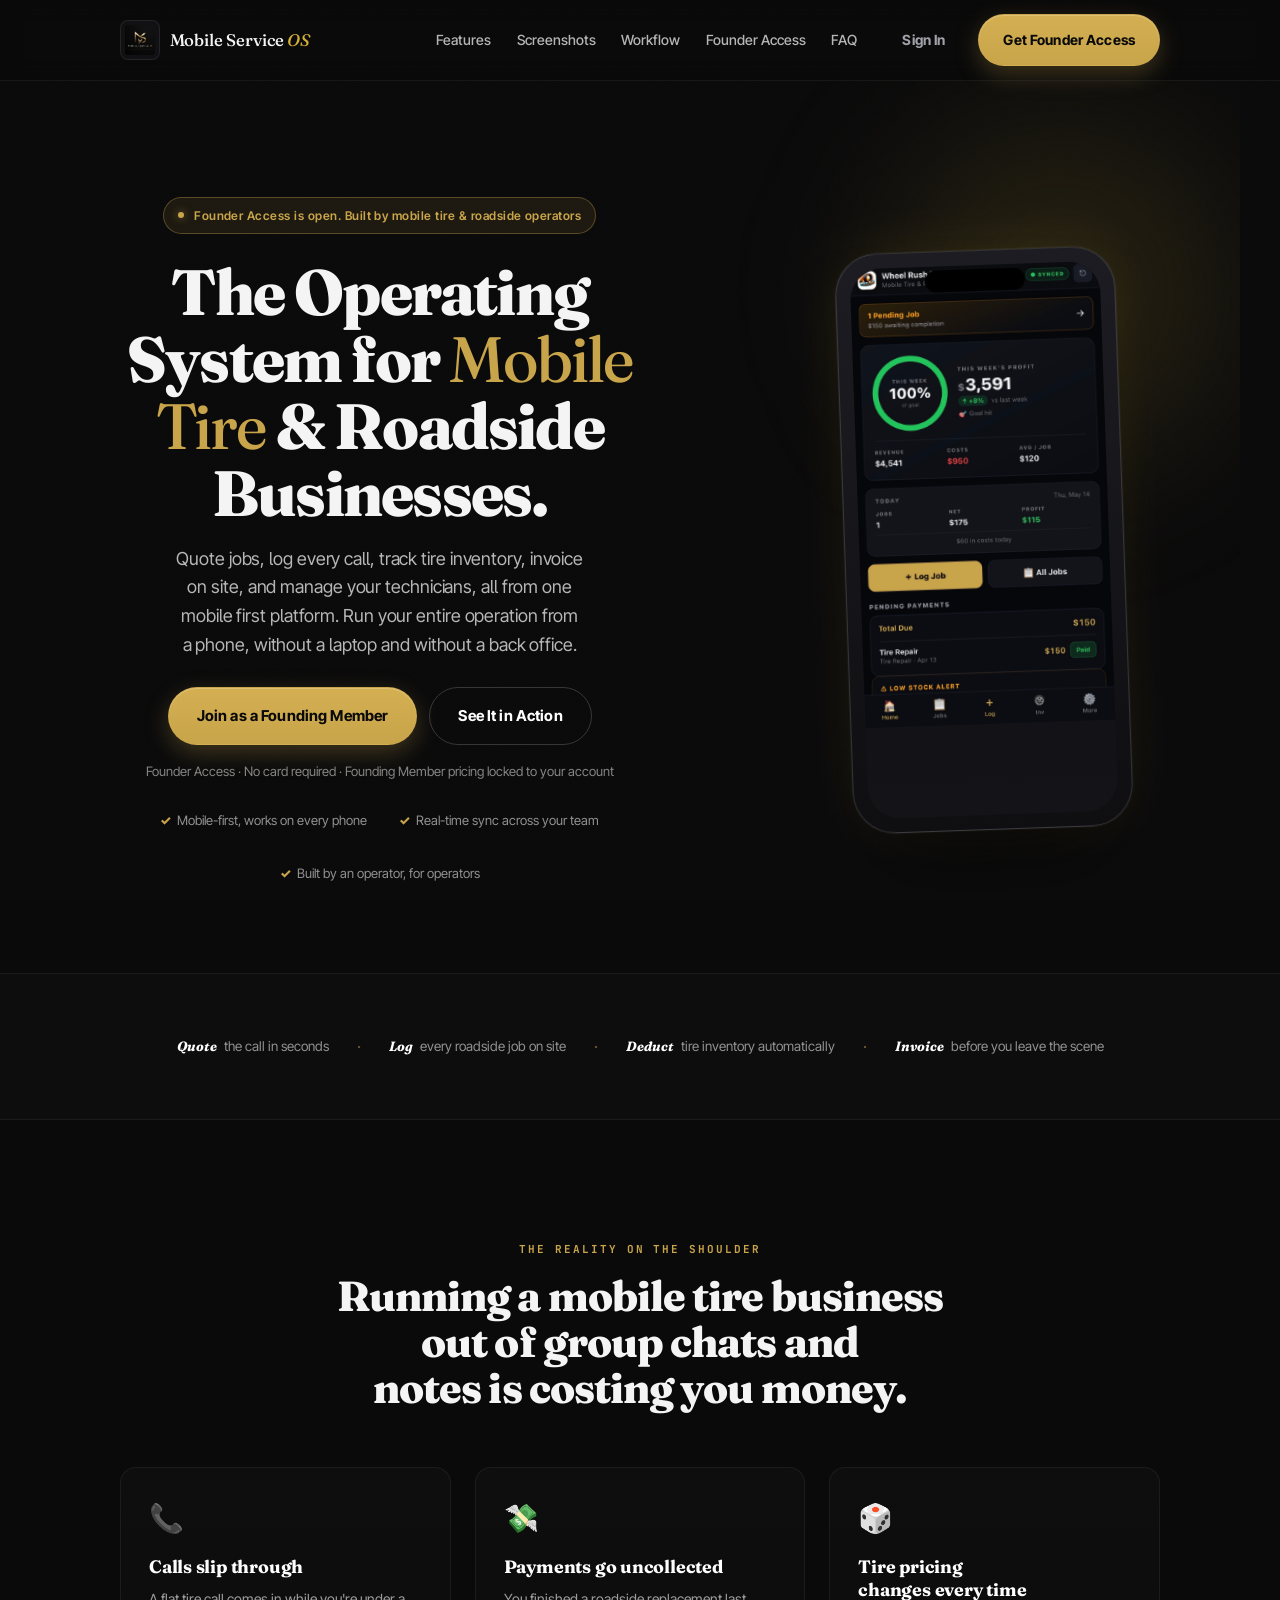
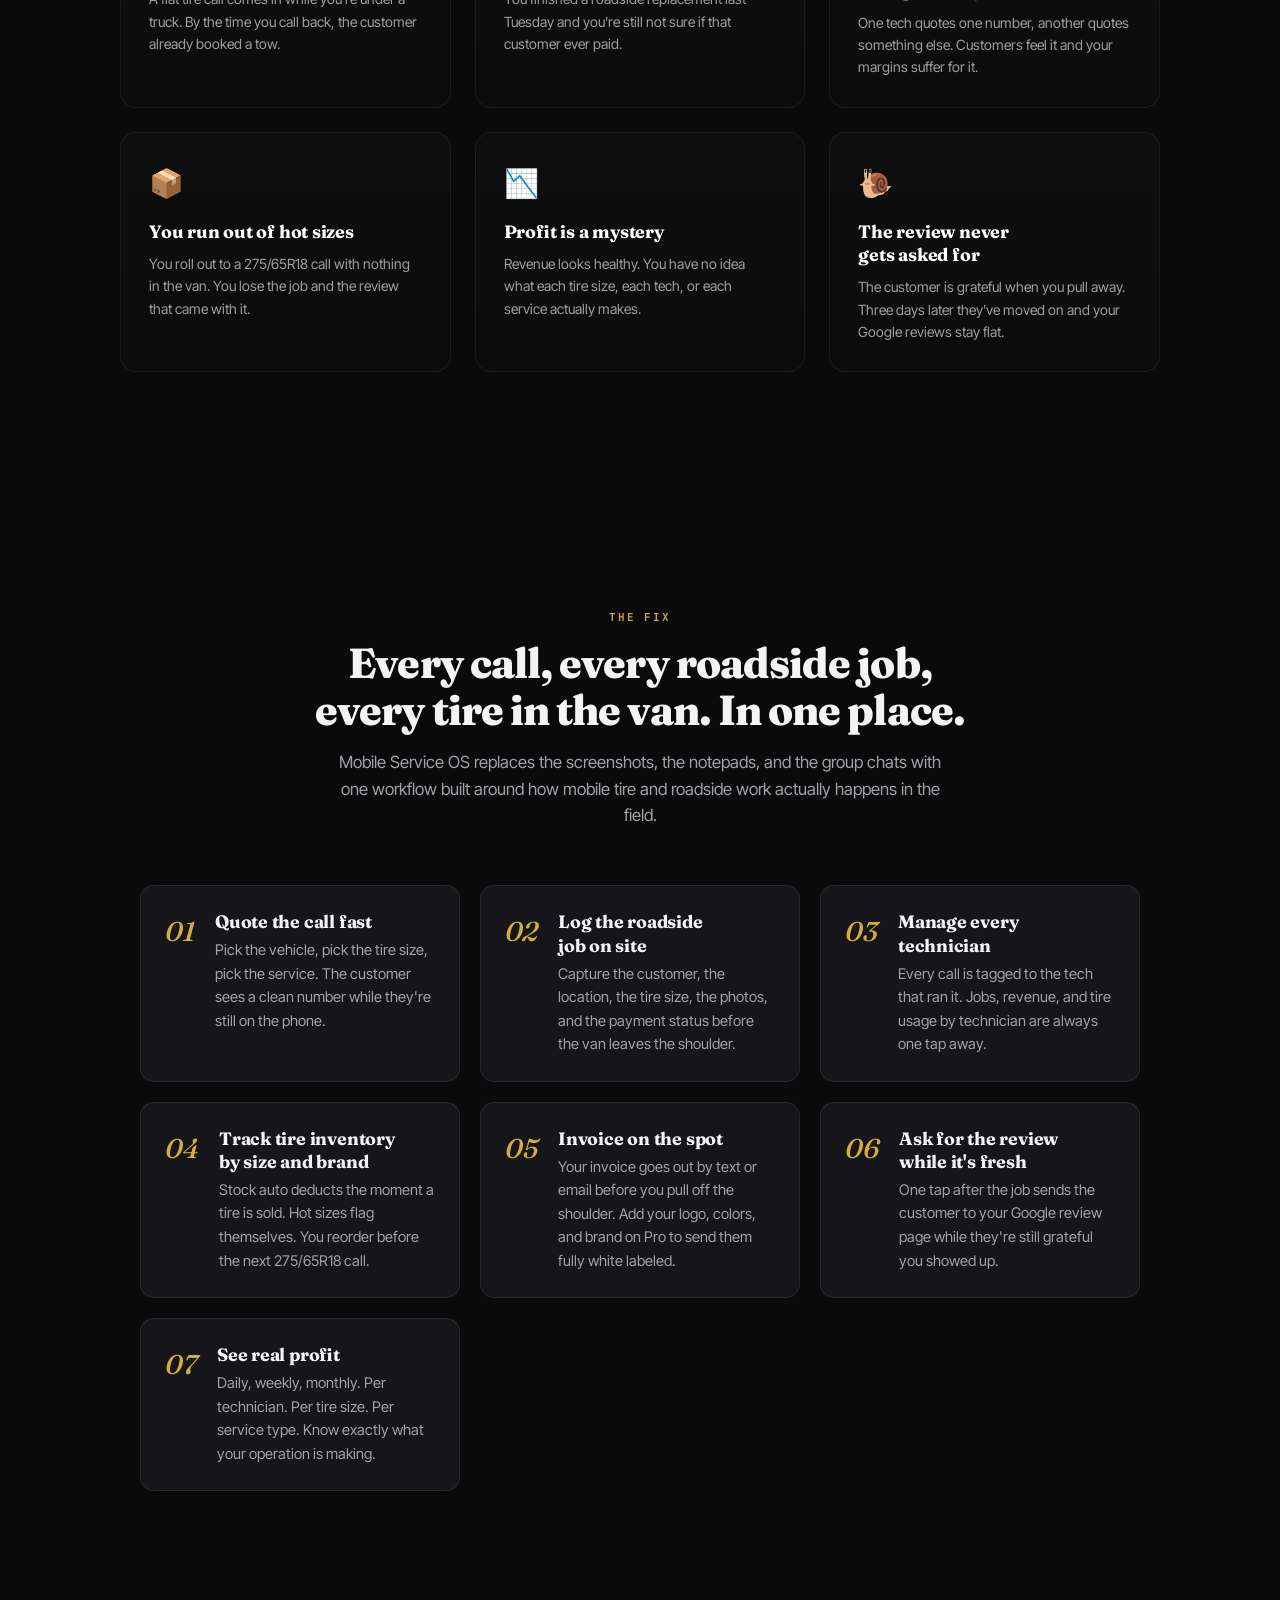
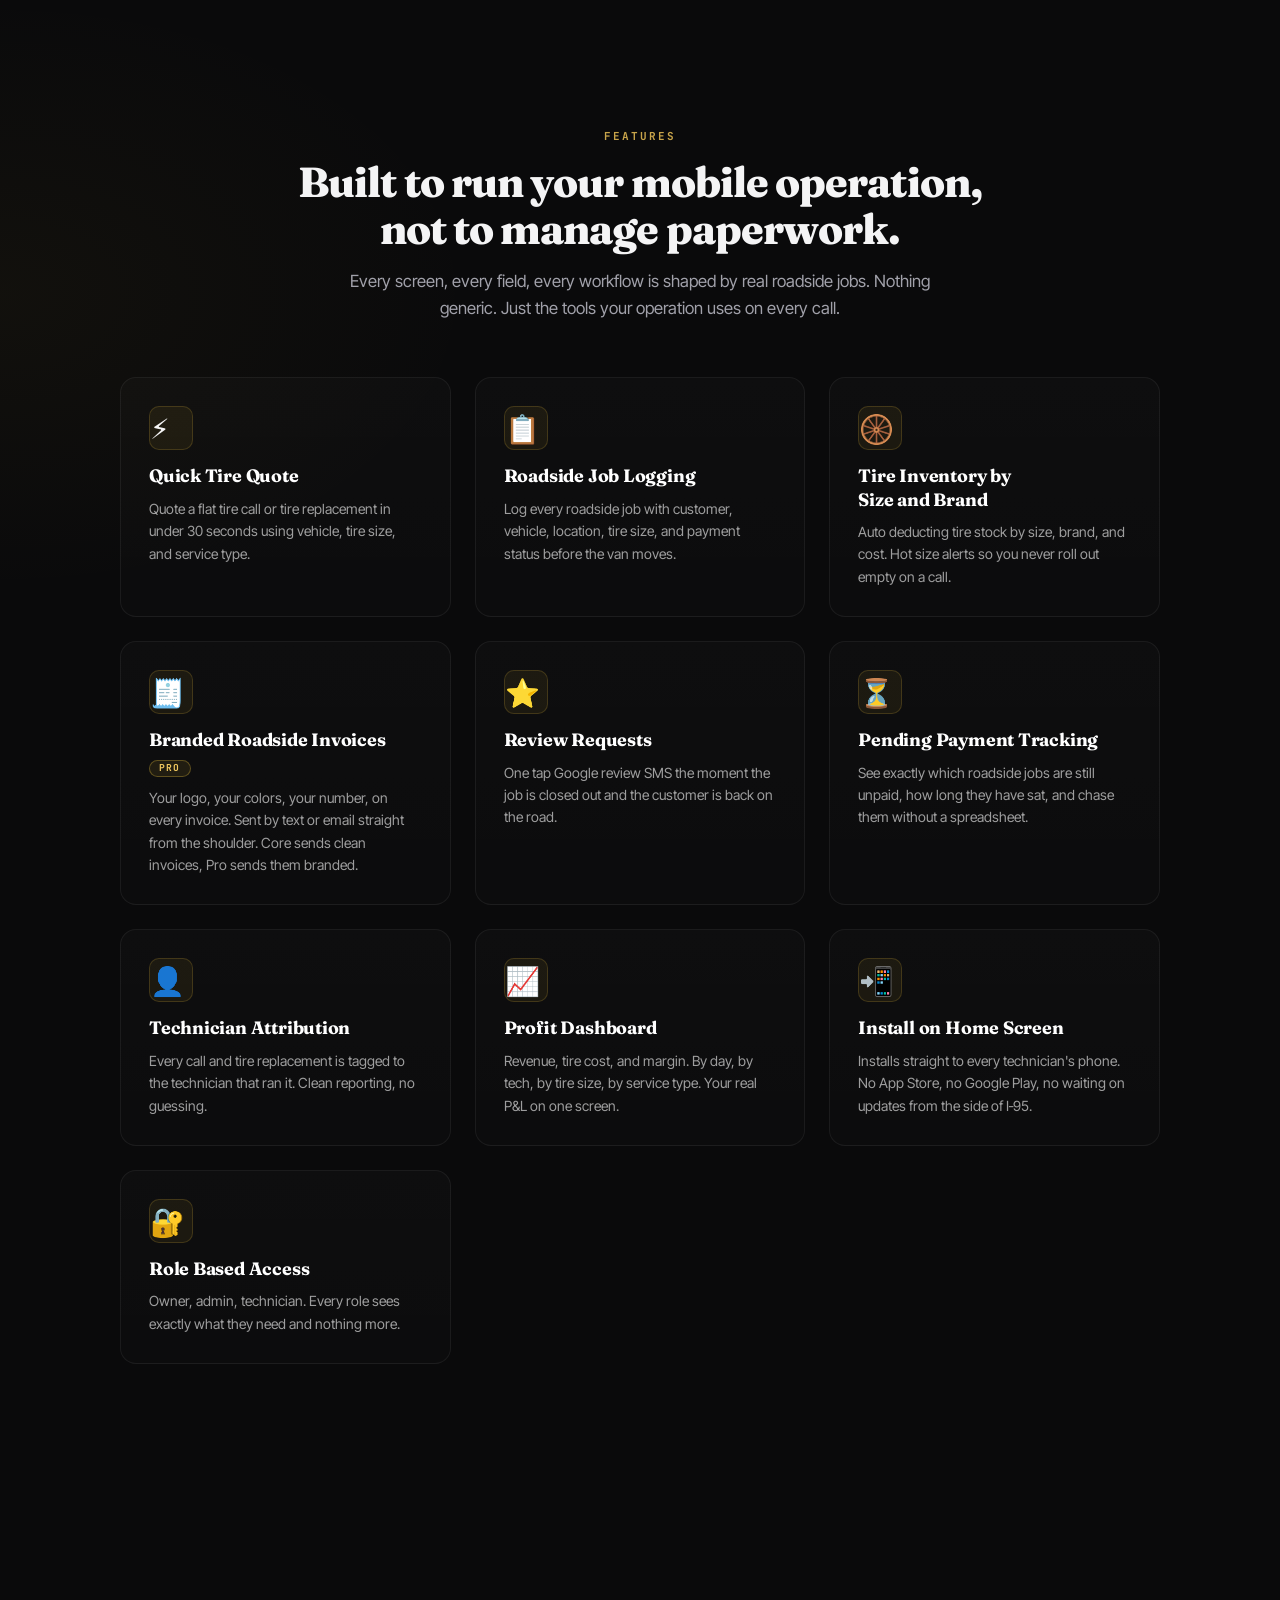
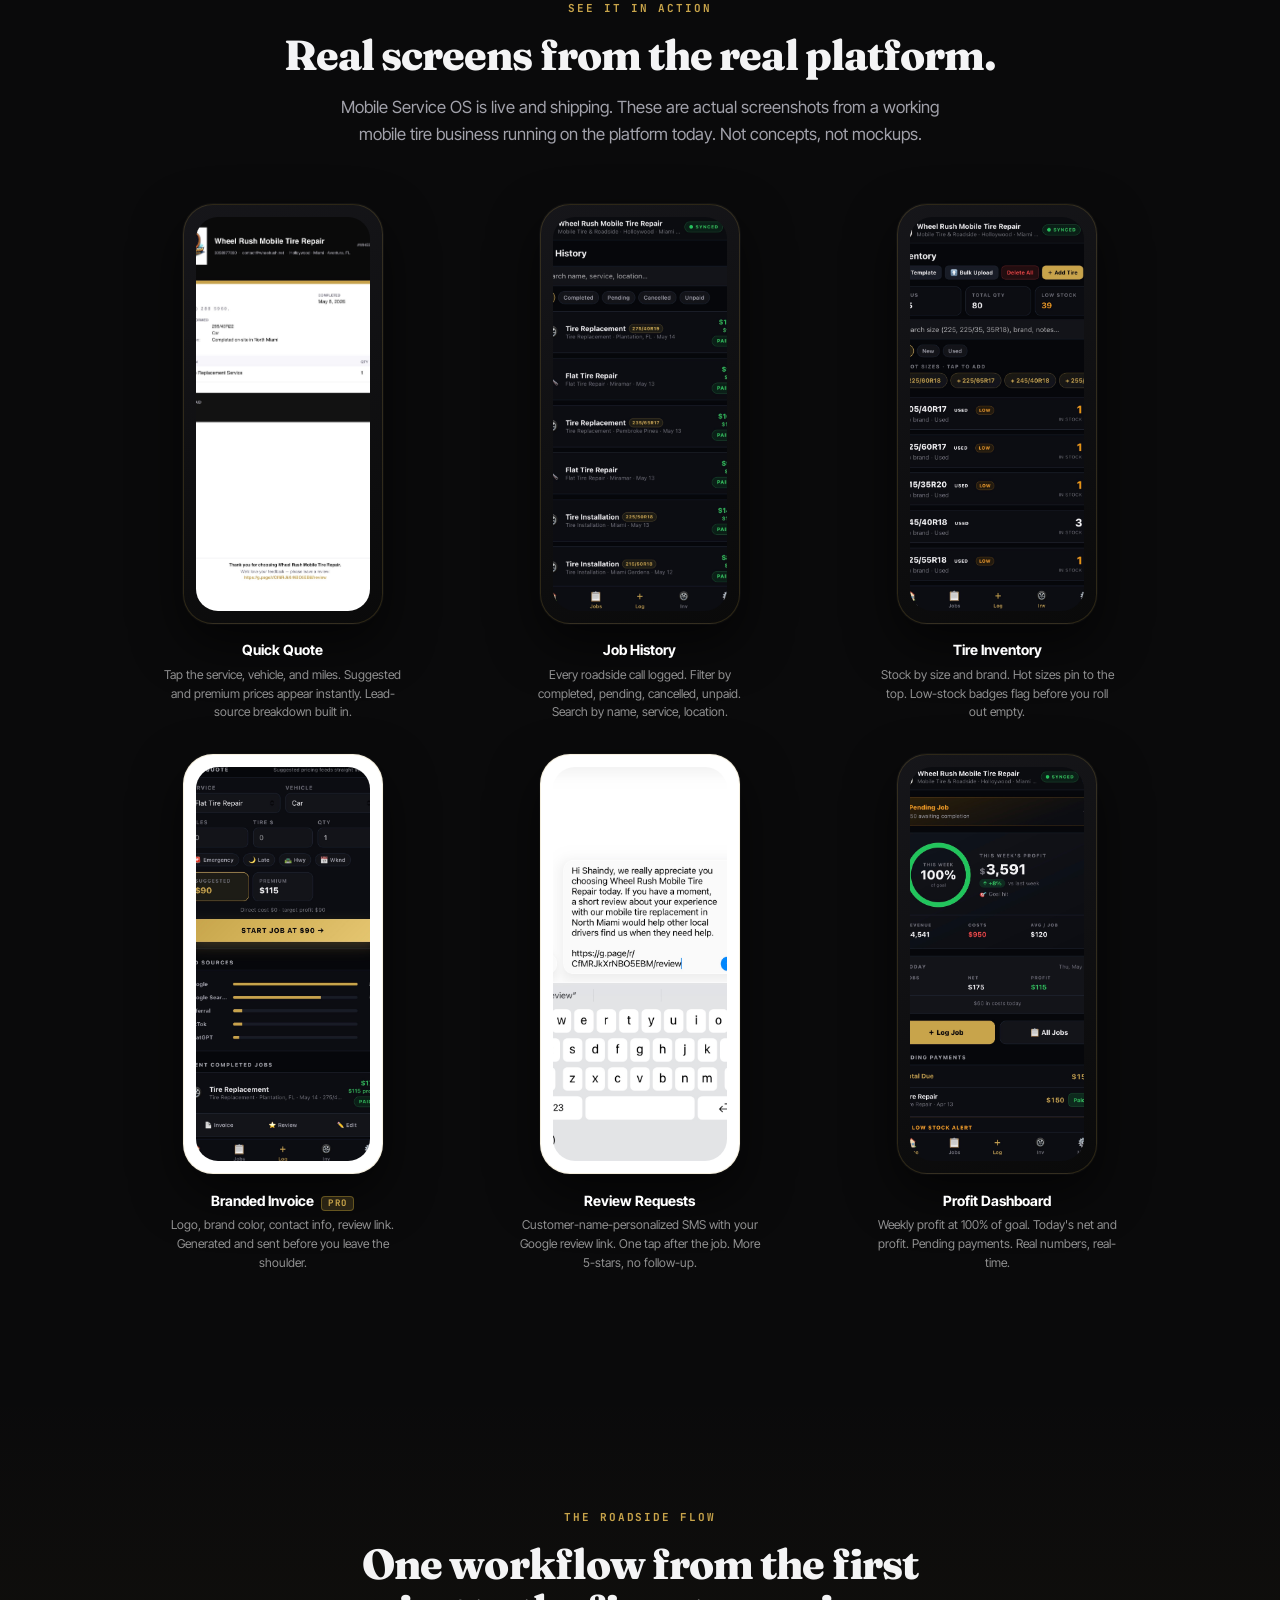
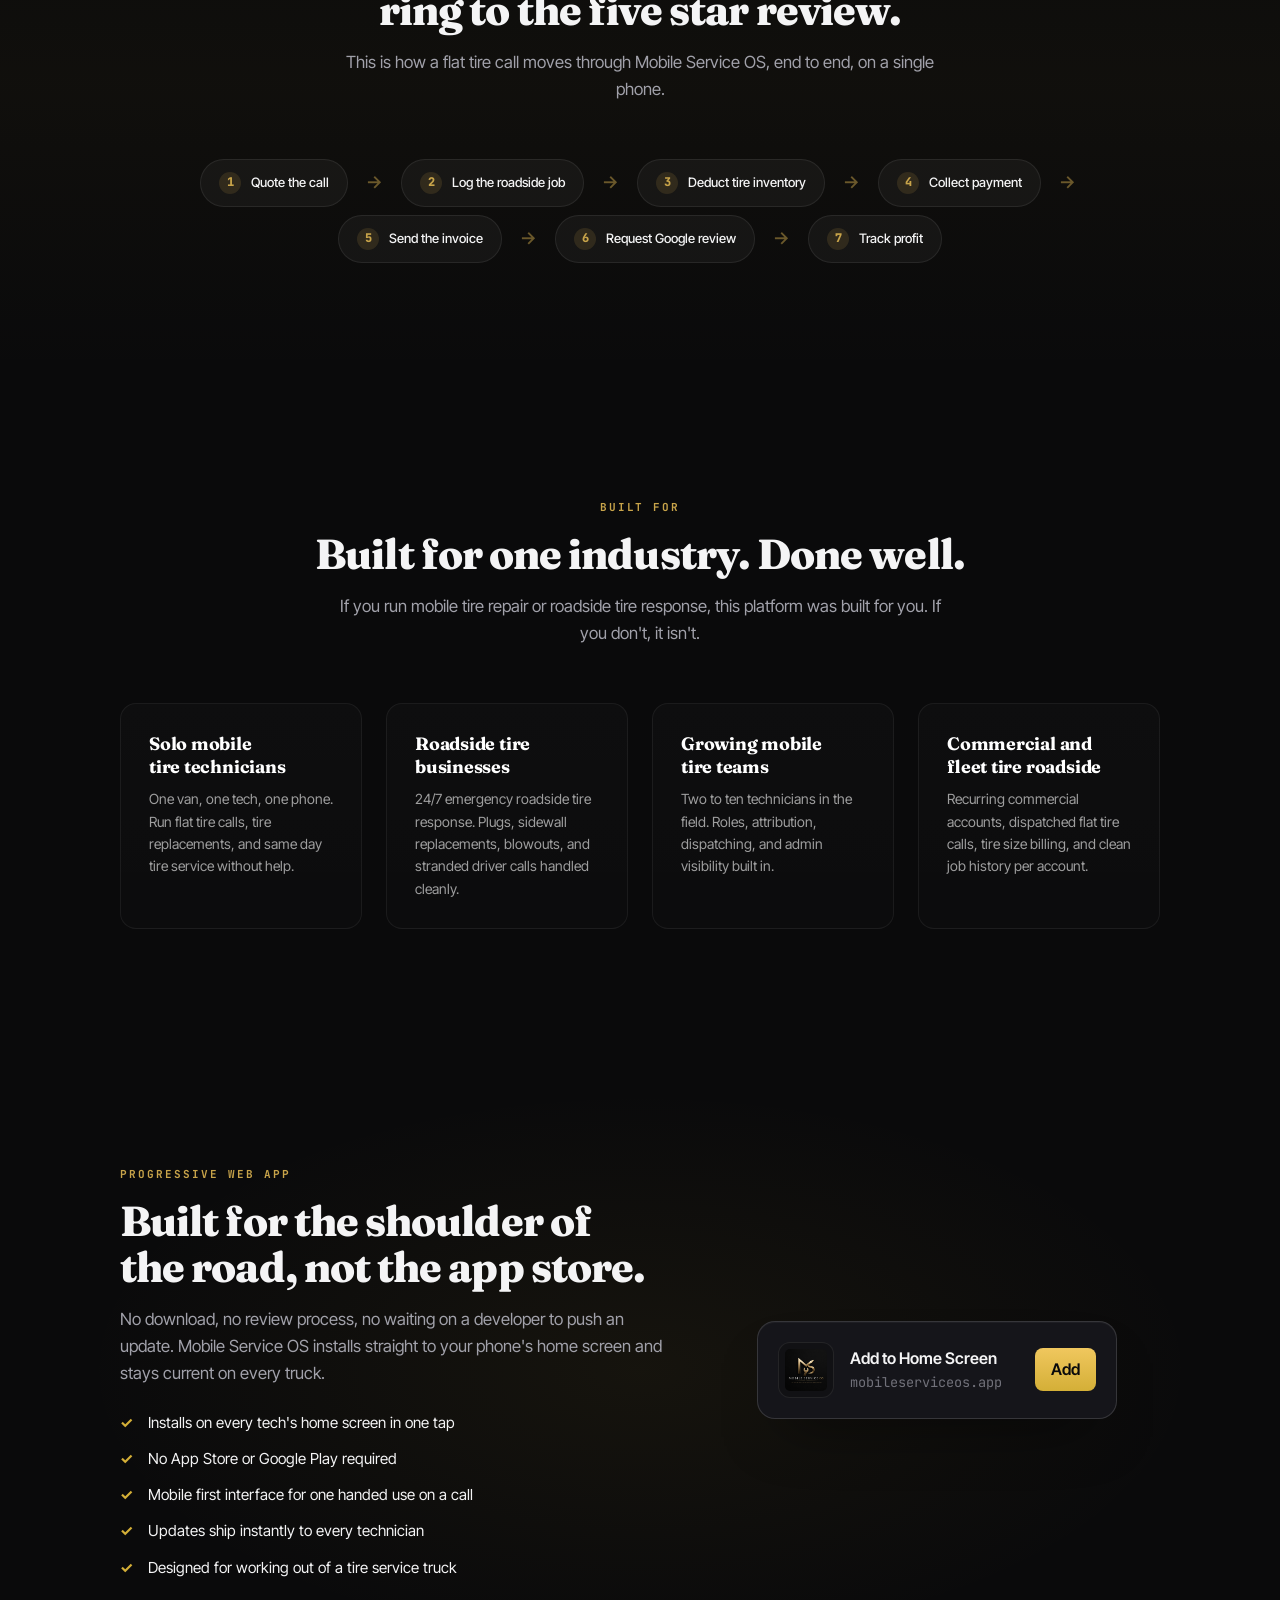
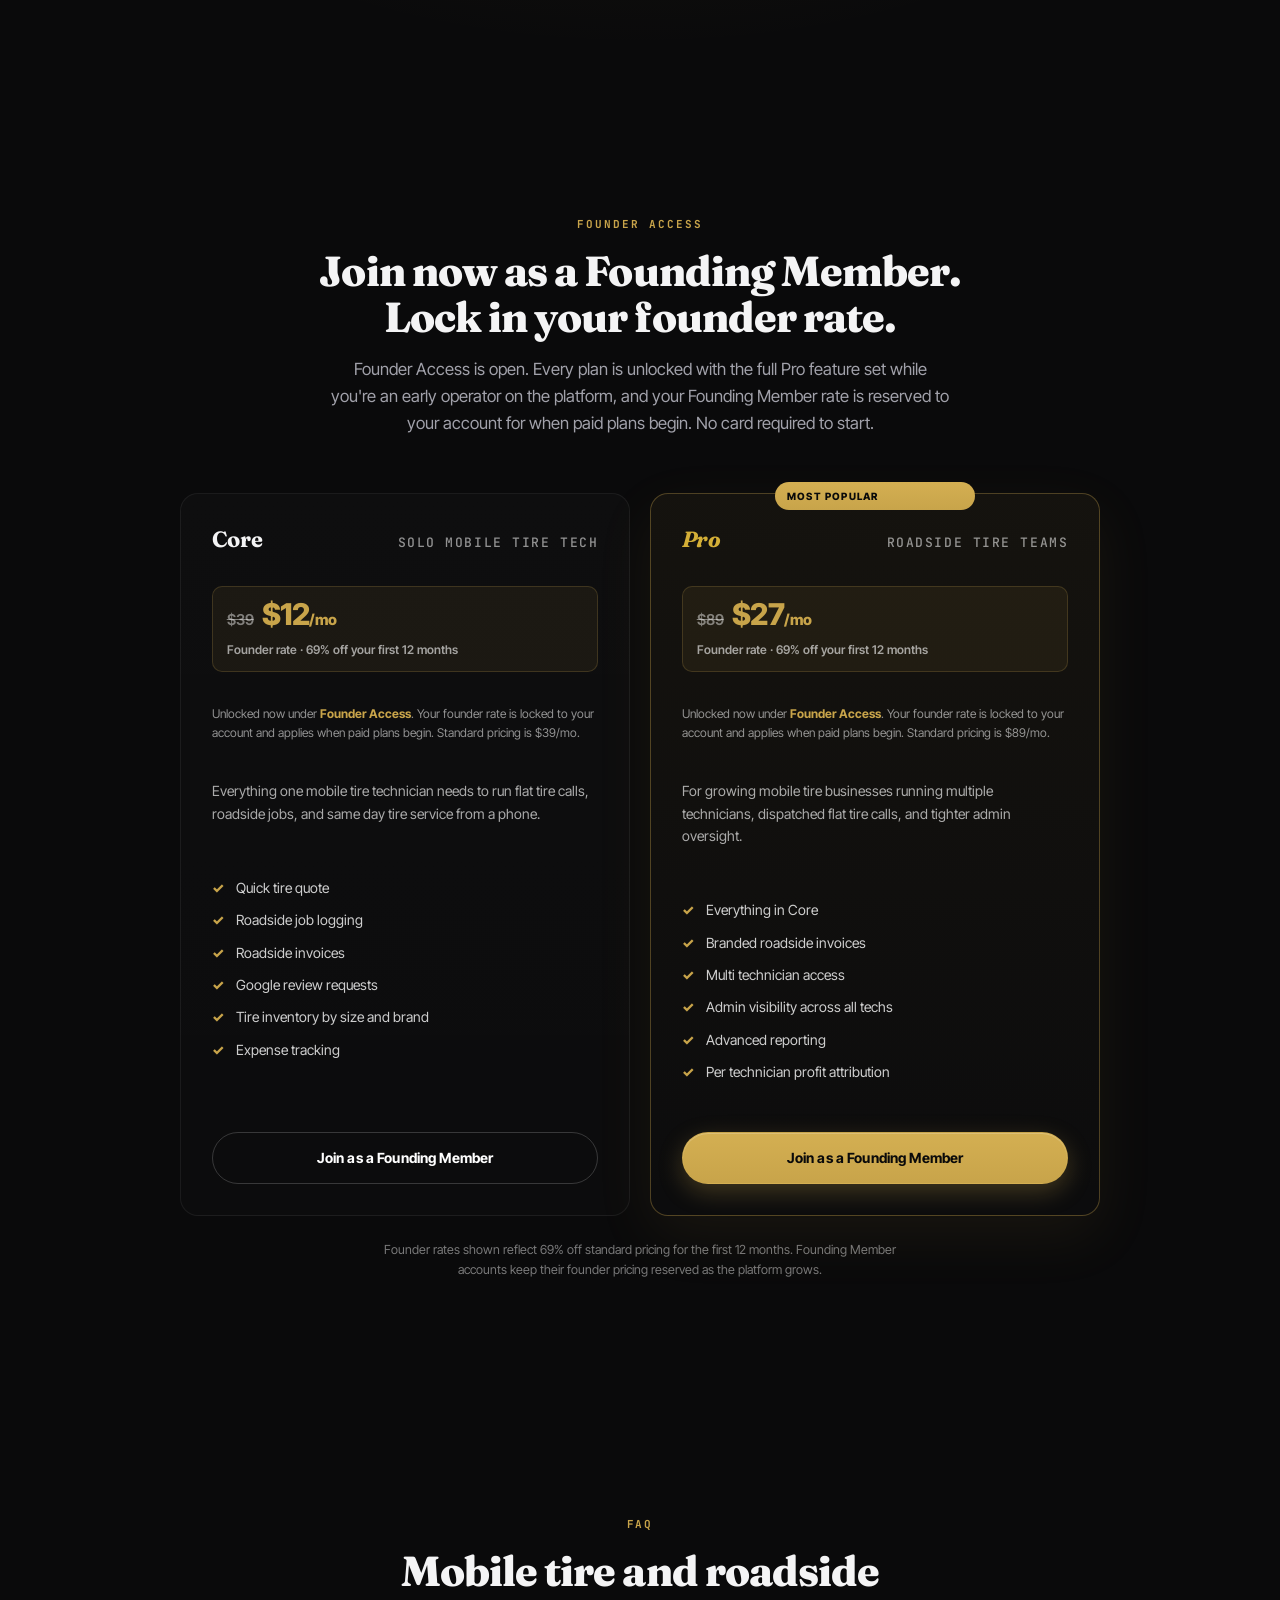
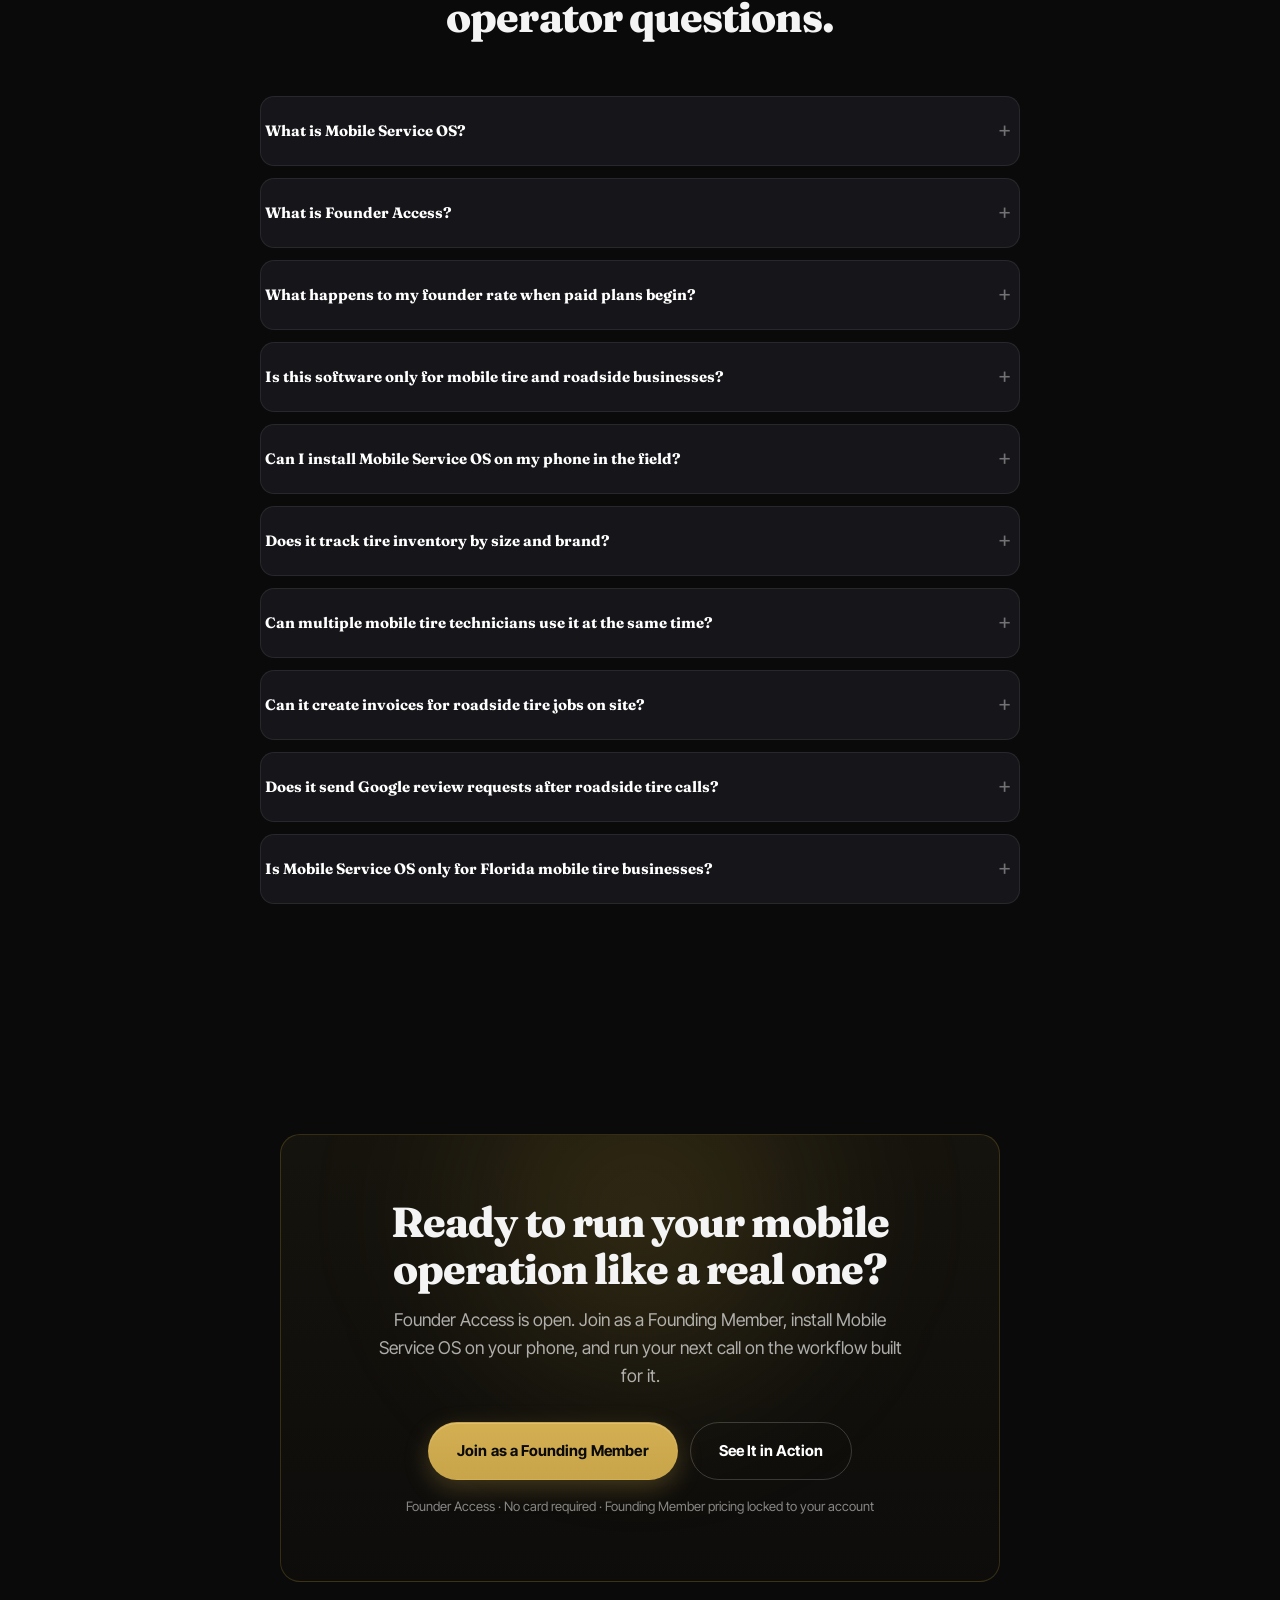
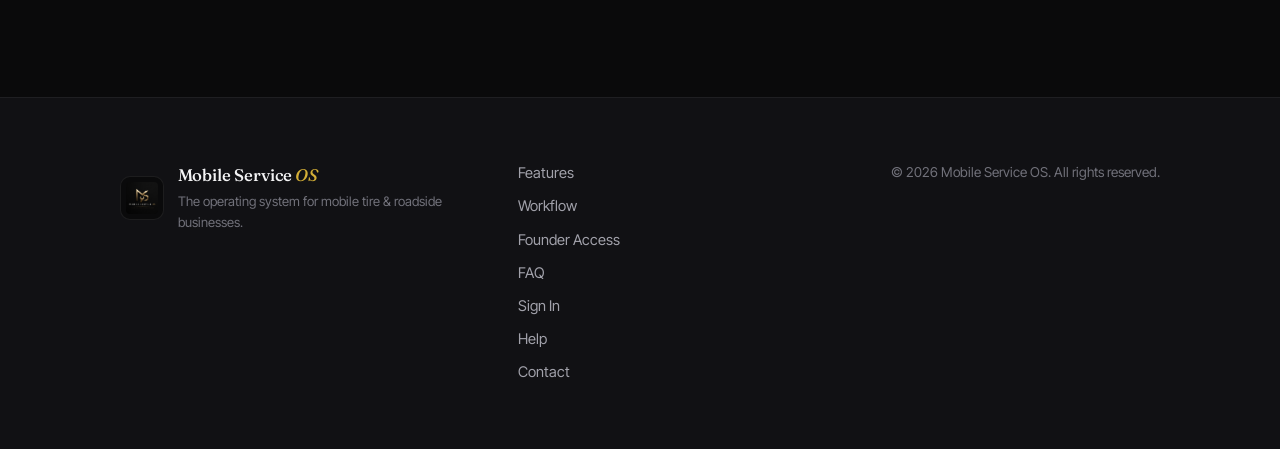
==== commit e5c58d6b: "Fix three factual errors on the landing page 1. Pro plan list claimed "Roadside dispatch workflow" —" ====
--- a/index.html
+++ b/index.html
@@ -1122,7 +1122,7 @@
       <figure class="ss-card">
         <div class="ss-frame" style="background:linear-gradient(155deg,#16161a 0%,#0a0a0a 100%);border:1px solid rgba(200,164,74,0.18);box-shadow:0 20px 50px rgba(0,0,0,0.6),0 0 0 1px rgba(255,255,255,0.04);">
           <img
-            src="invoice.jpeg"
+            src="quick-quote.jpeg"
             alt="Quick Quote screen with suggested $90 and premium $115 pricing for a flat tire repair"
             loading="lazy"
           />
@@ -1164,7 +1164,7 @@
       <figure class="ss-card">
         <div class="ss-frame" style="background:#fff;border:1px solid rgba(200,164,74,0.18);box-shadow:0 20px 50px rgba(0,0,0,0.6),0 0 0 1px rgba(255,255,255,0.04);">
           <img
-            src="quick-quote.jpeg"
+            src="invoice.jpeg"
             alt="Branded Wheel Rush Mobile Tire Repair invoice showing logo, service details, total paid"
             loading="lazy"
           />
@@ -1341,7 +1341,6 @@
           <li>Everything in Core</li>
           <li>Branded roadside invoices</li>
           <li>Multi technician access</li>
-          <li>Roadside dispatch workflow</li>
           <li>Admin visibility across all techs</li>
           <li>Advanced reporting</li>
           <li>Per technician profit attribution</li>
@@ -1440,8 +1439,6 @@
       <a href="#plans">Founder Access</a>
       <a href="#faq">FAQ</a>
       <a href="https://app.mobileserviceos.app">Sign In</a>
-      <a href="https://app.mobileserviceos.app/?legal=privacy">Privacy</a>
-      <a href="https://app.mobileserviceos.app/?legal=terms">Terms</a>
       <a href="https://app.mobileserviceos.app/?help=1">Help</a>
       <a href="mailto:info@mobileserviceos.app">Contact</a>
     </nav>
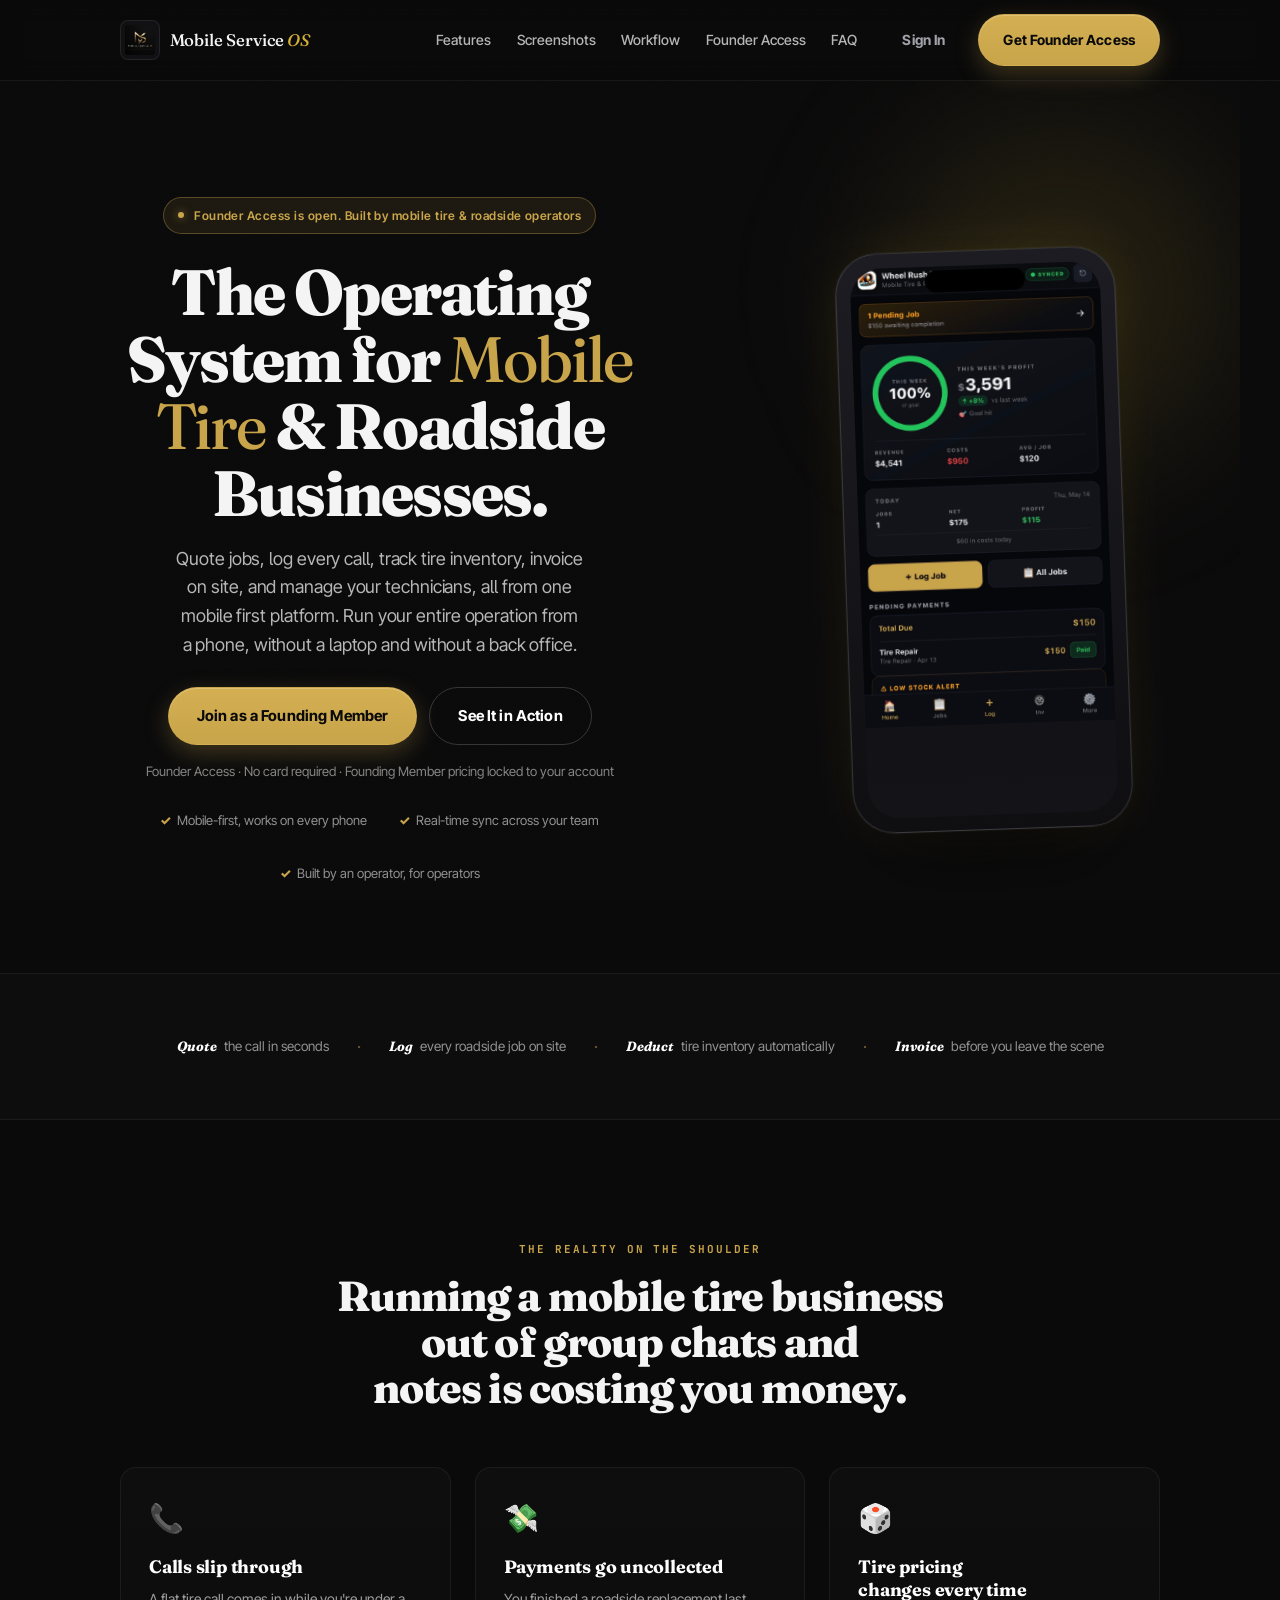
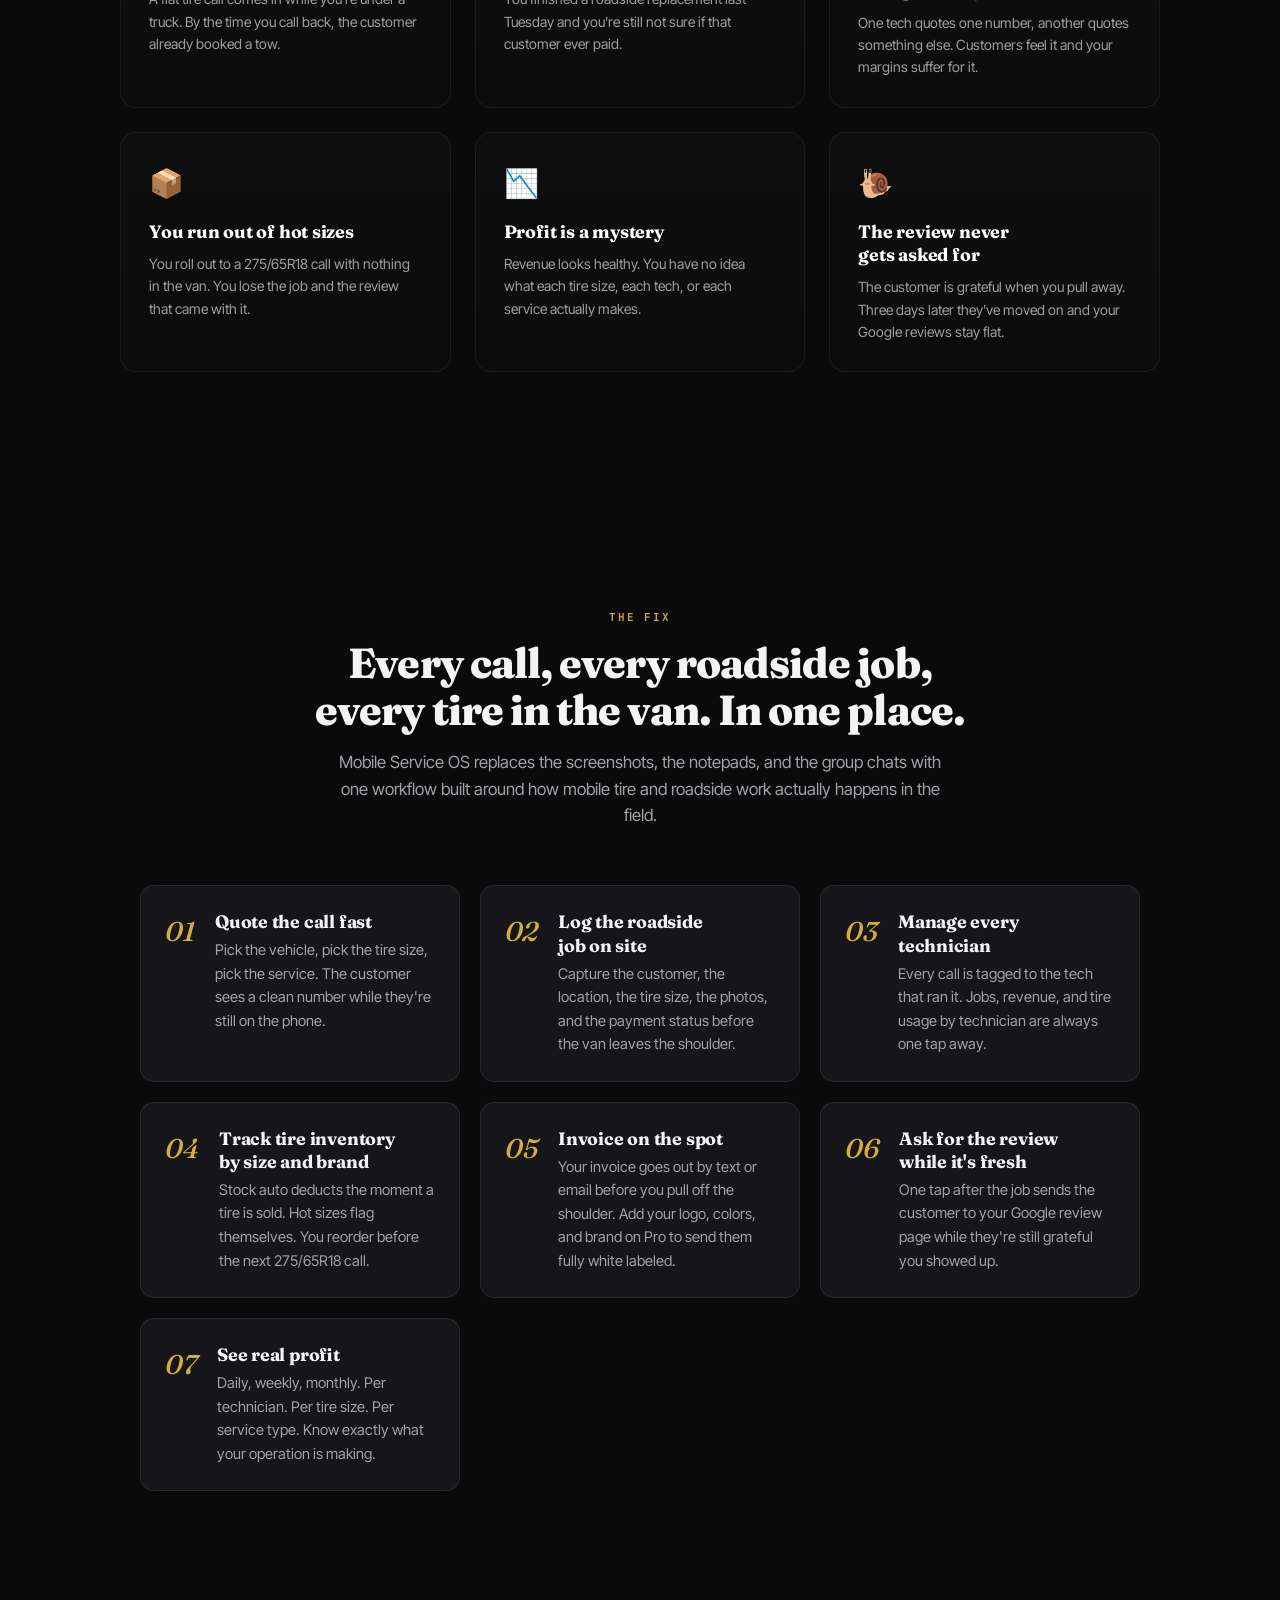
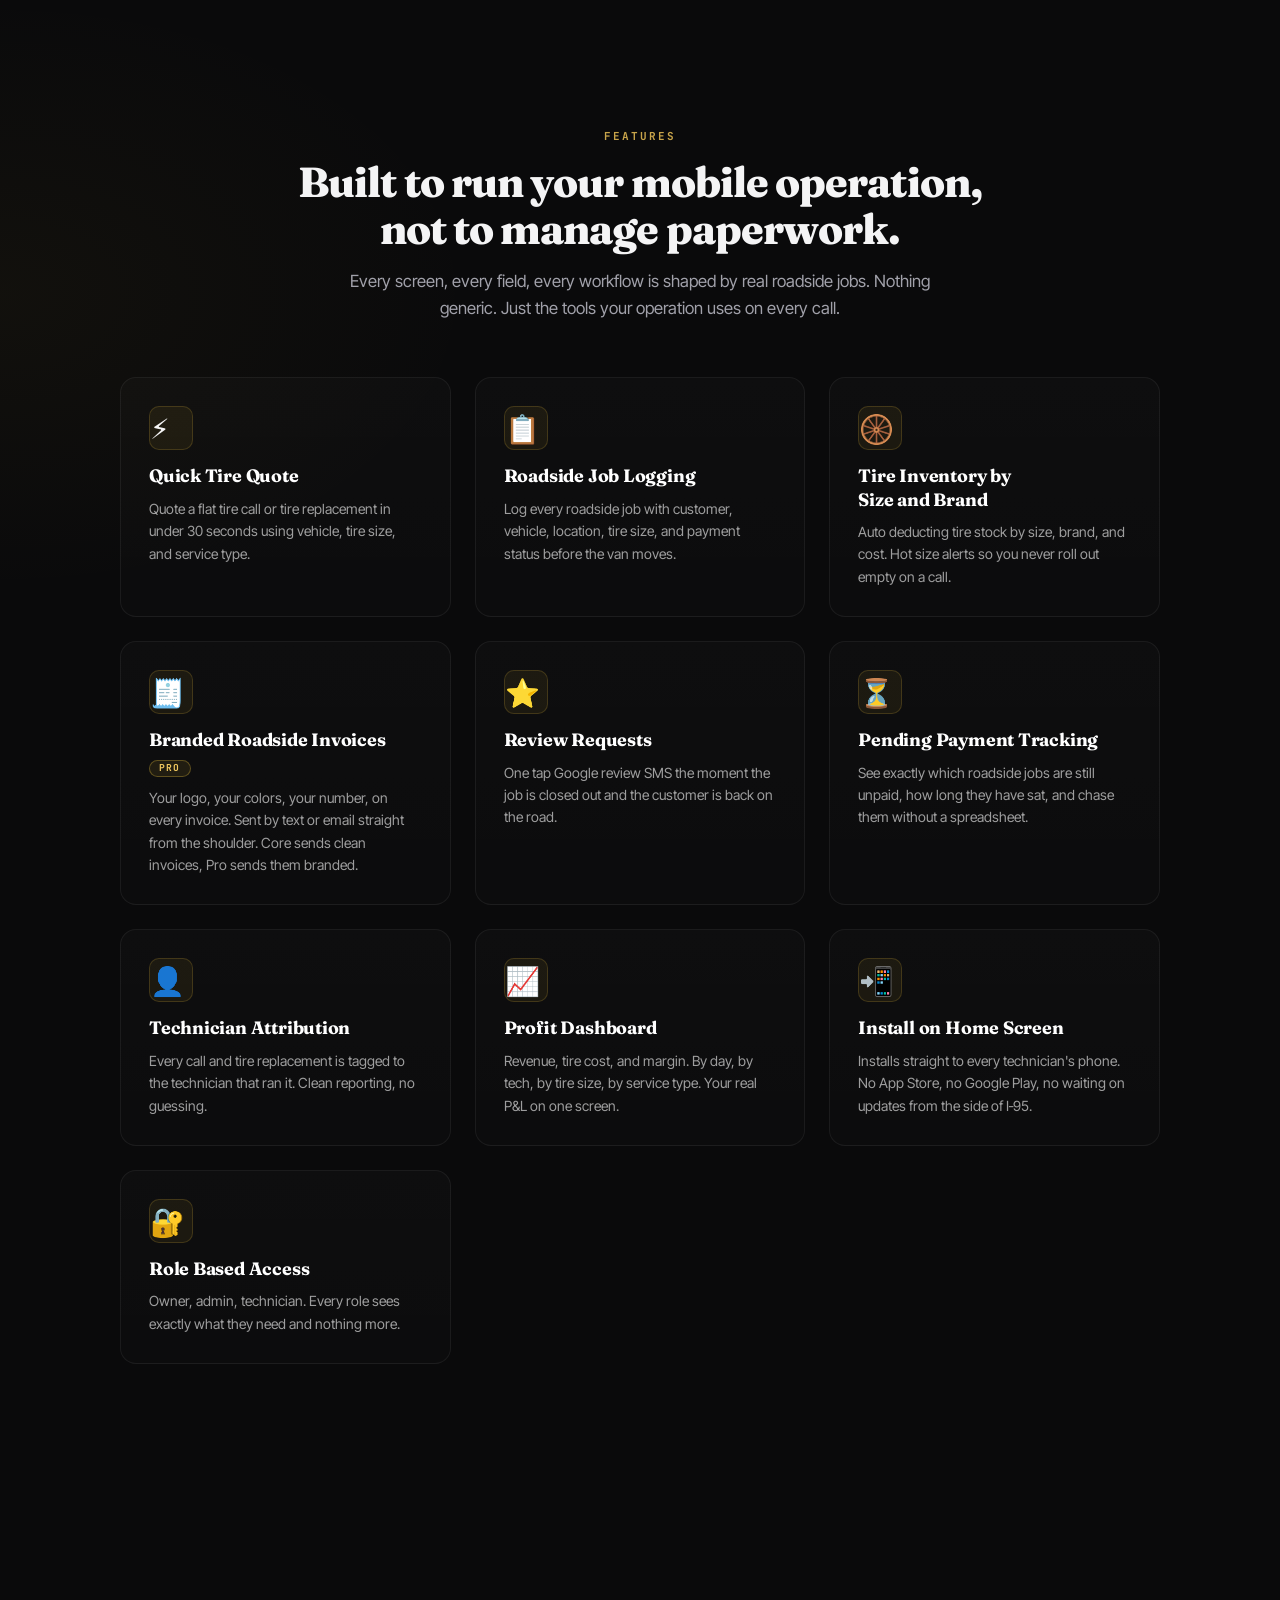
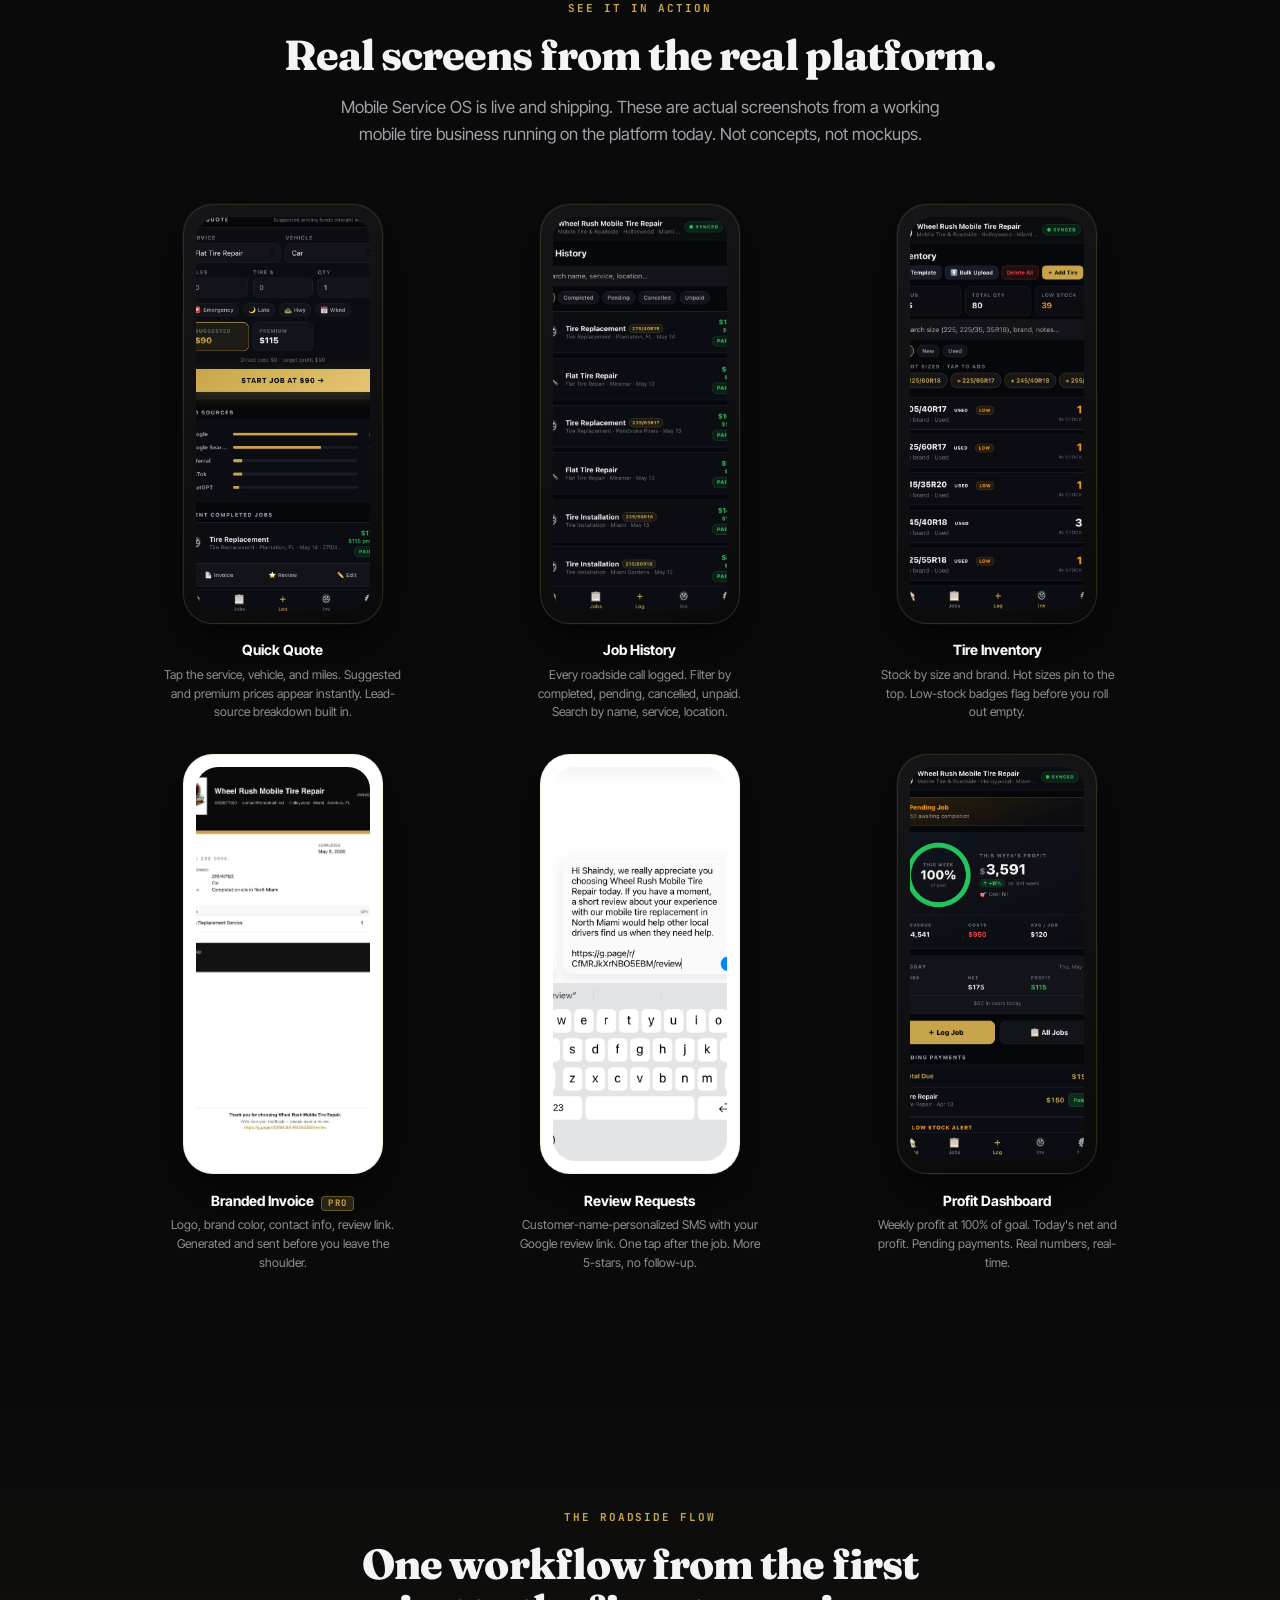
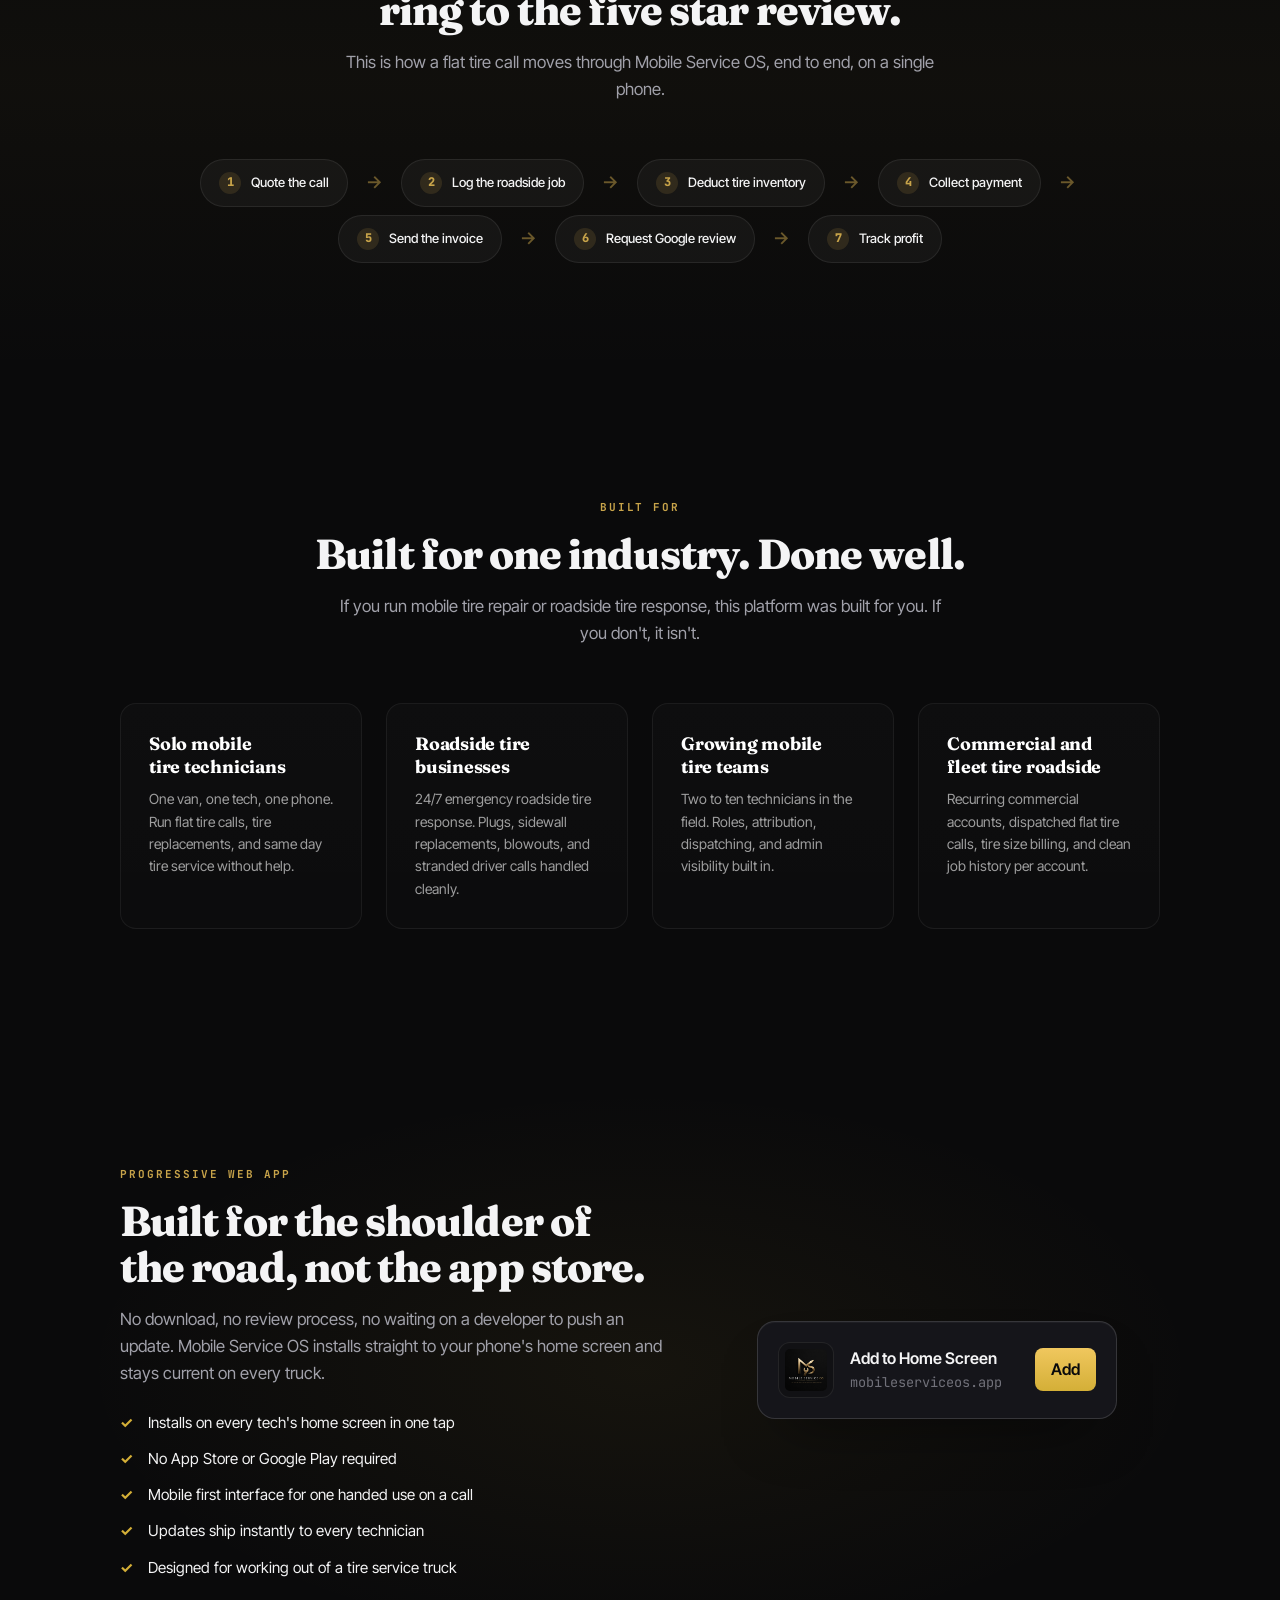
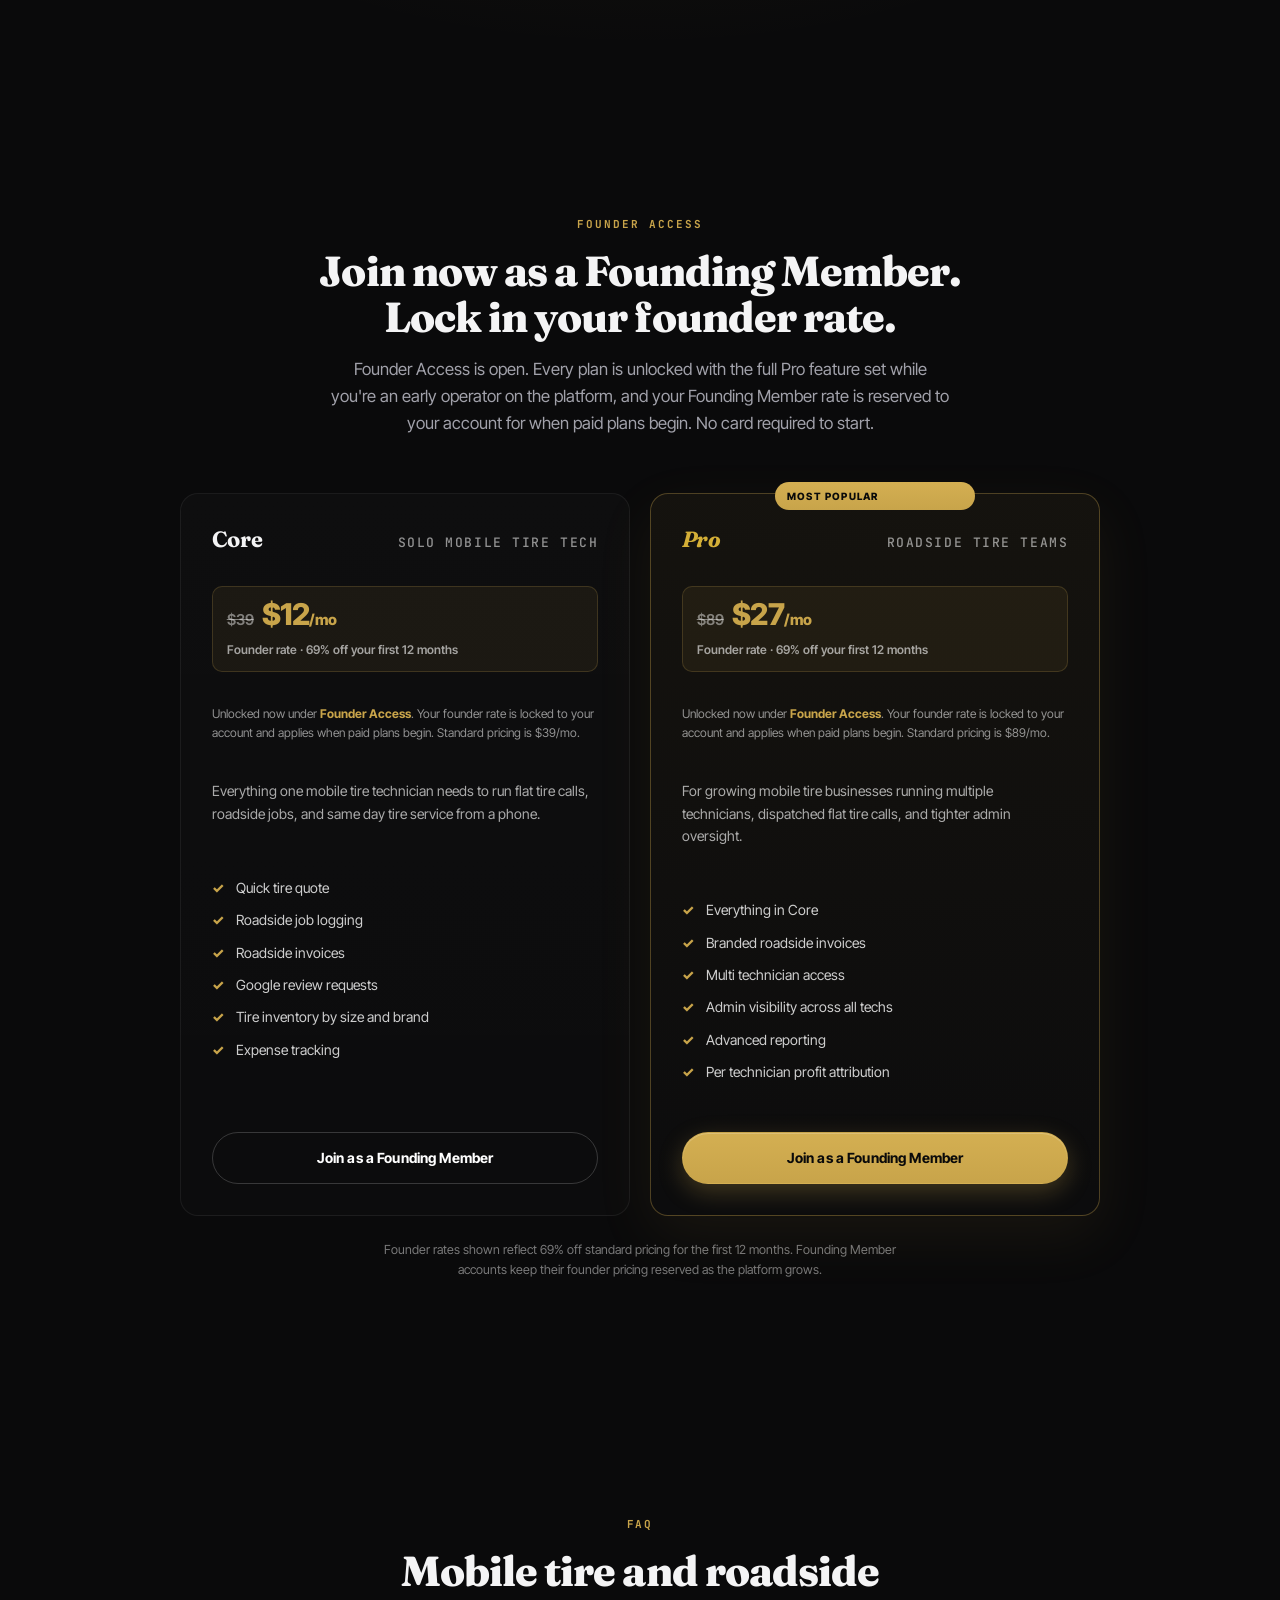
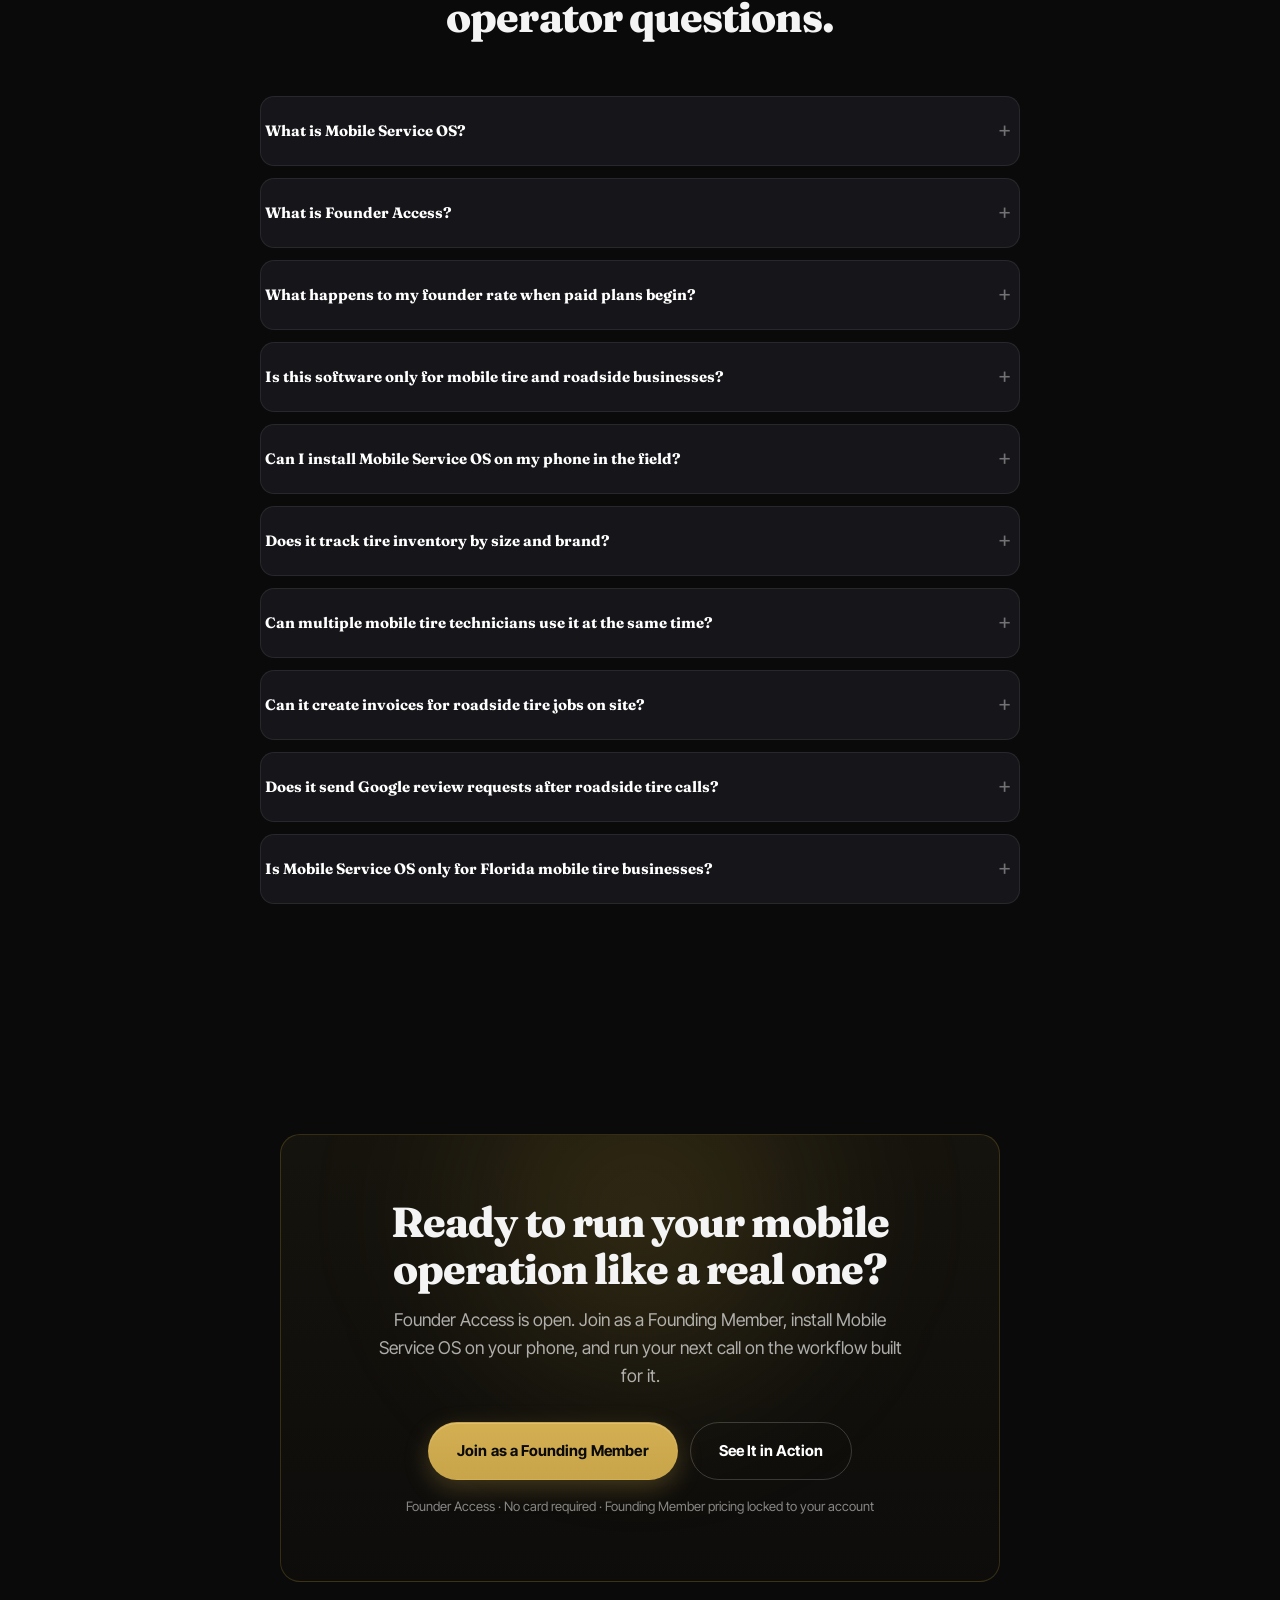
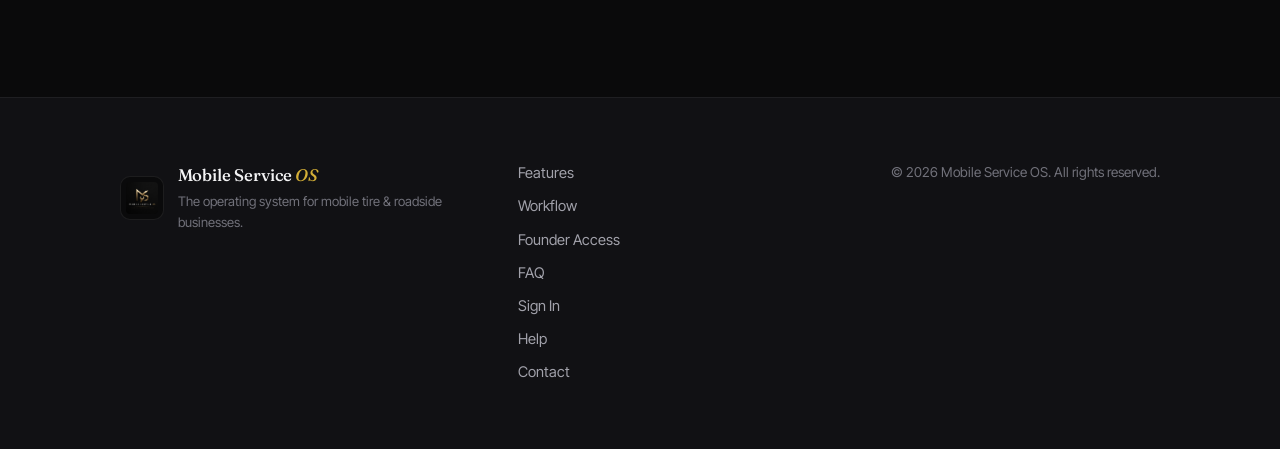
==== commit 3ab3f2ce: "Revert the screenshot src swap (e5c58d6 was wrong) The audit assumed file names told the truth. They" ====
--- a/index.html
+++ b/index.html
@@ -1122,7 +1122,7 @@
       <figure class="ss-card">
         <div class="ss-frame" style="background:linear-gradient(155deg,#16161a 0%,#0a0a0a 100%);border:1px solid rgba(200,164,74,0.18);box-shadow:0 20px 50px rgba(0,0,0,0.6),0 0 0 1px rgba(255,255,255,0.04);">
           <img
-            src="quick-quote.jpeg"
+            src="invoice.jpeg"
             alt="Quick Quote screen with suggested $90 and premium $115 pricing for a flat tire repair"
             loading="lazy"
           />
@@ -1164,7 +1164,7 @@
       <figure class="ss-card">
         <div class="ss-frame" style="background:#fff;border:1px solid rgba(200,164,74,0.18);box-shadow:0 20px 50px rgba(0,0,0,0.6),0 0 0 1px rgba(255,255,255,0.04);">
           <img
-            src="invoice.jpeg"
+            src="quick-quote.jpeg"
             alt="Branded Wheel Rush Mobile Tire Repair invoice showing logo, service details, total paid"
             loading="lazy"
           />
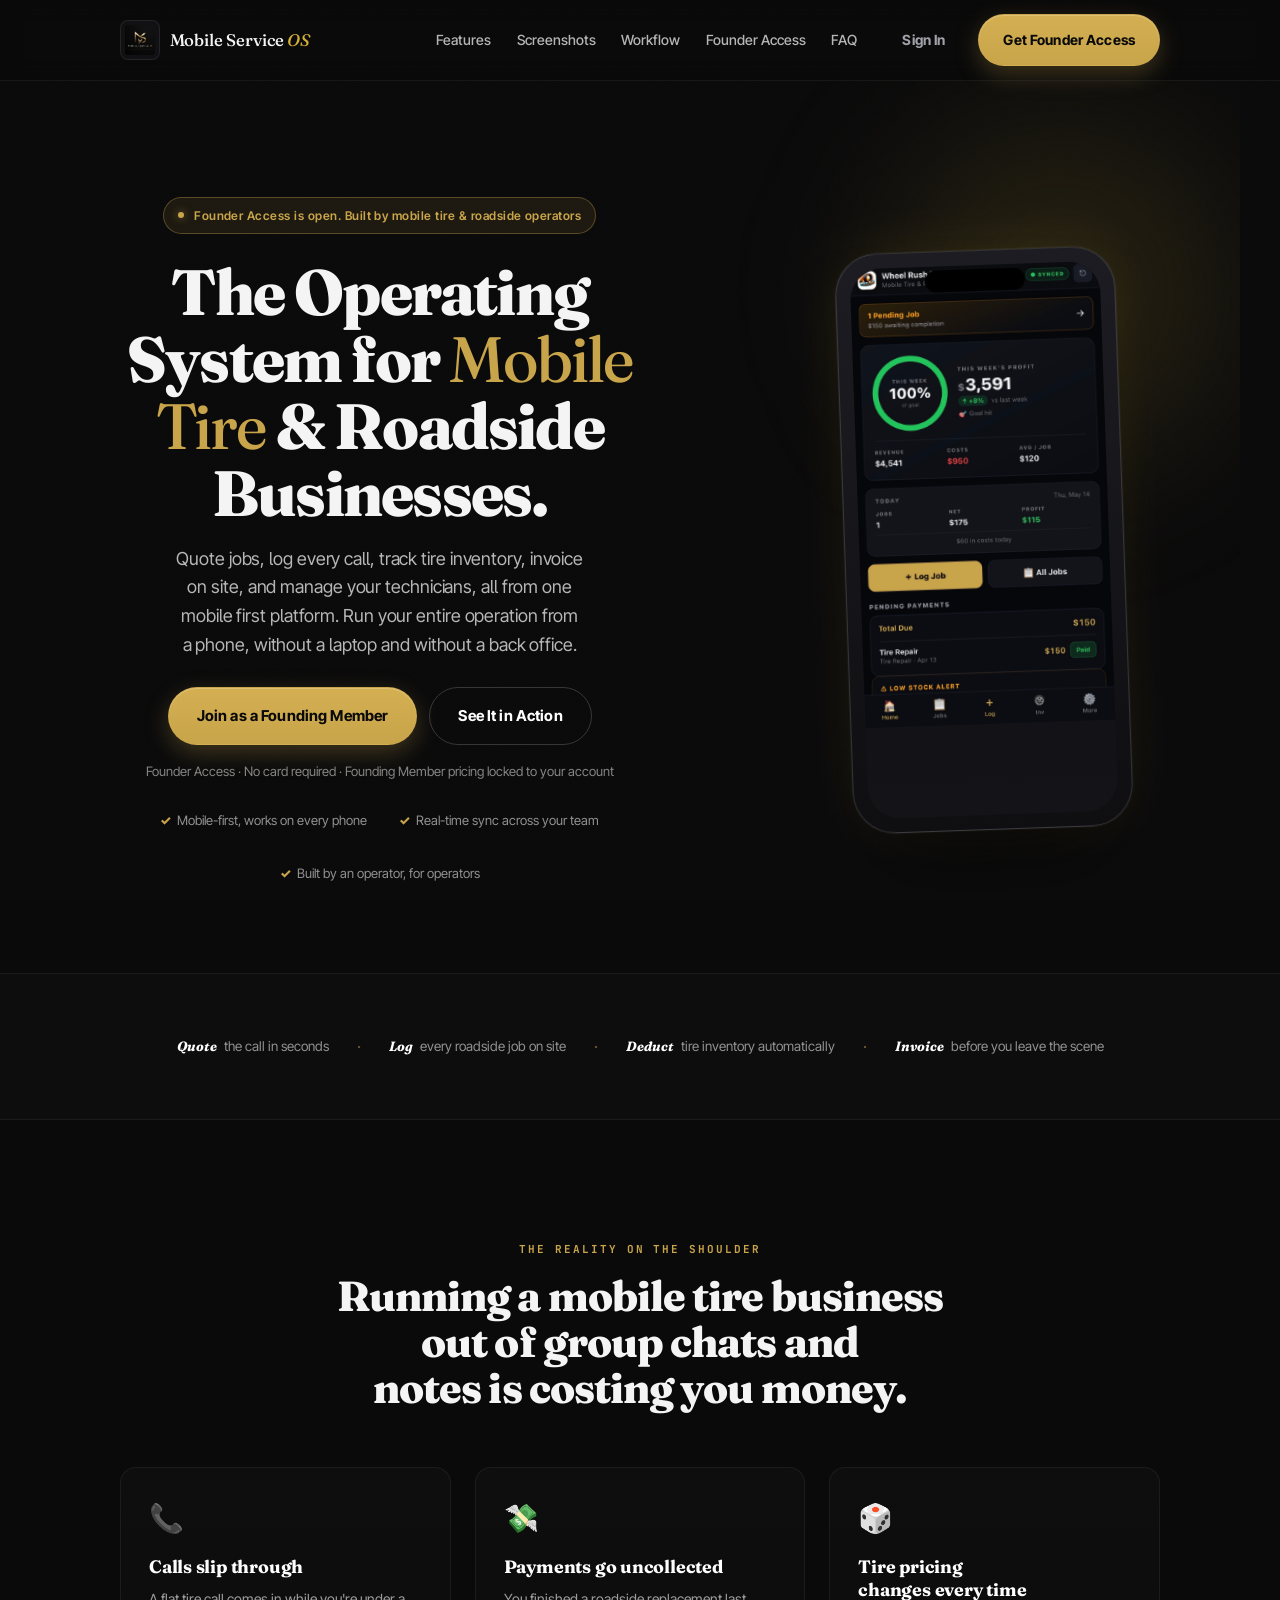
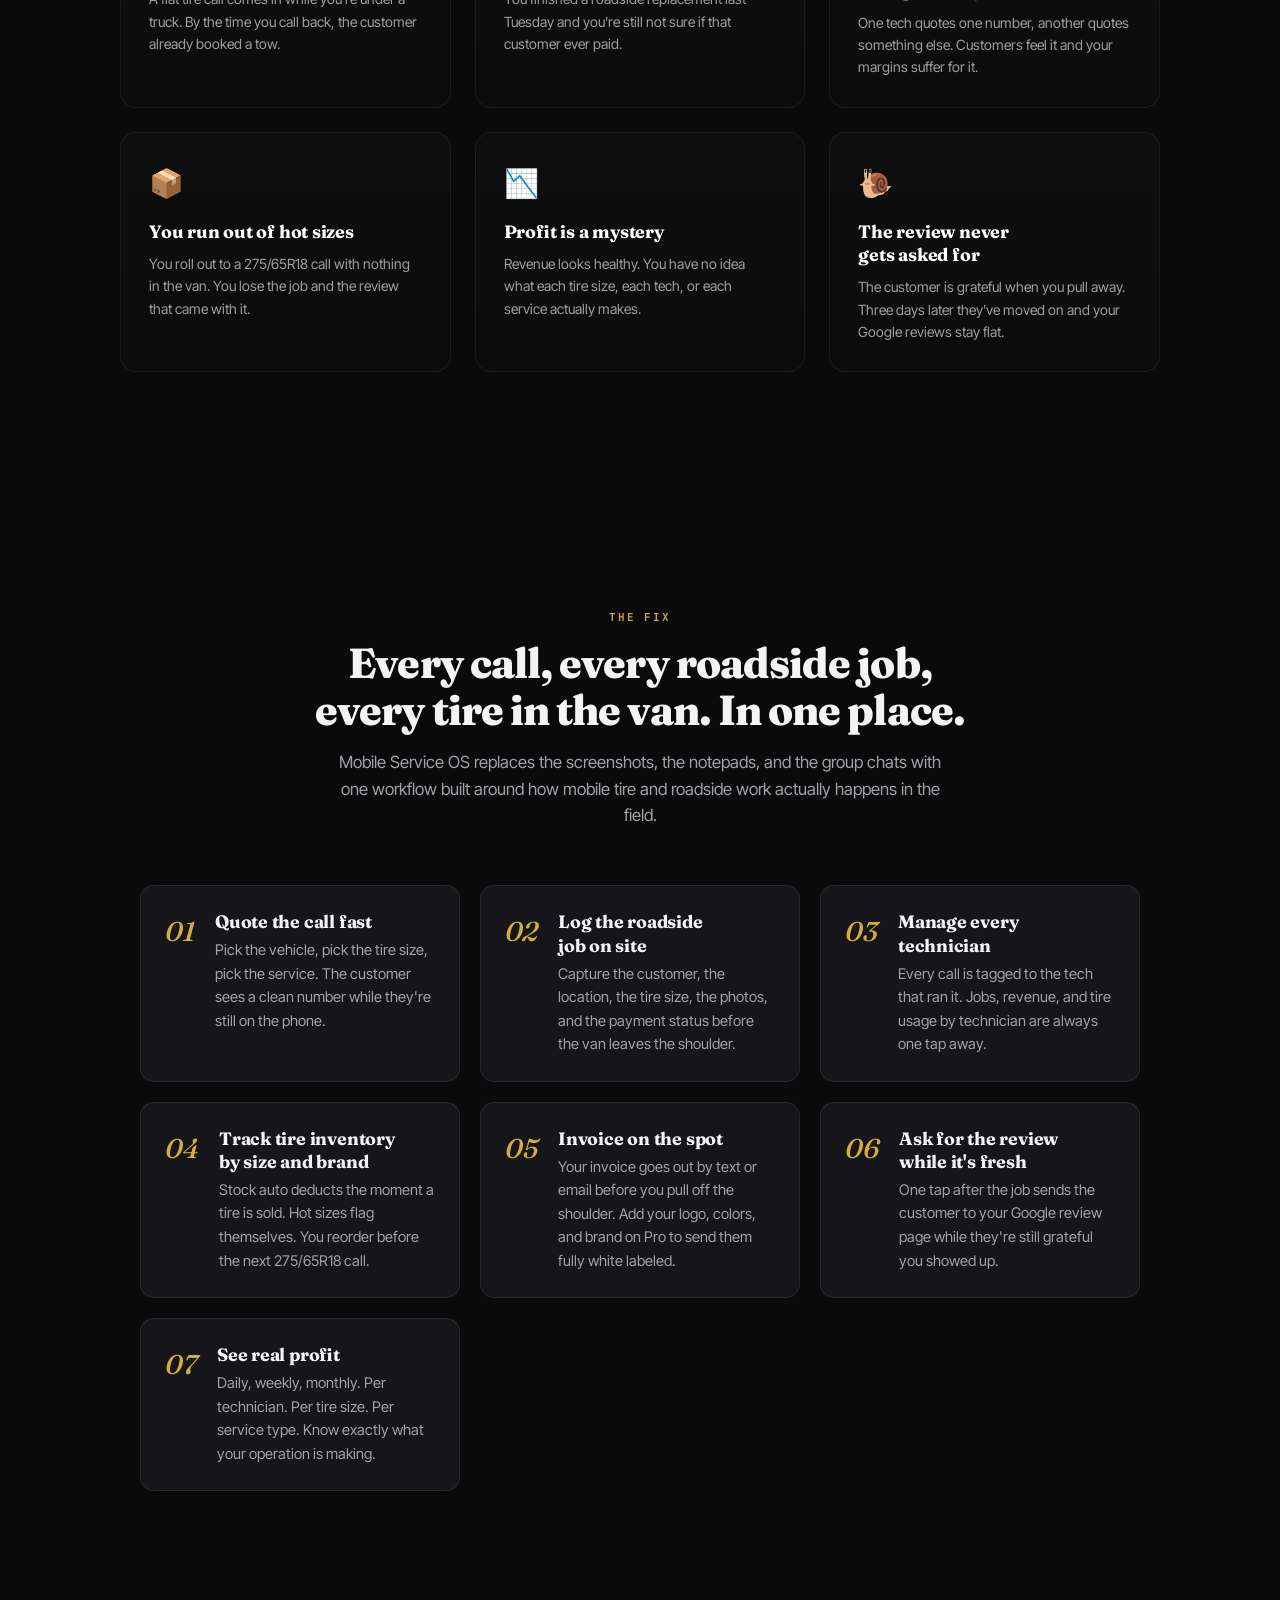
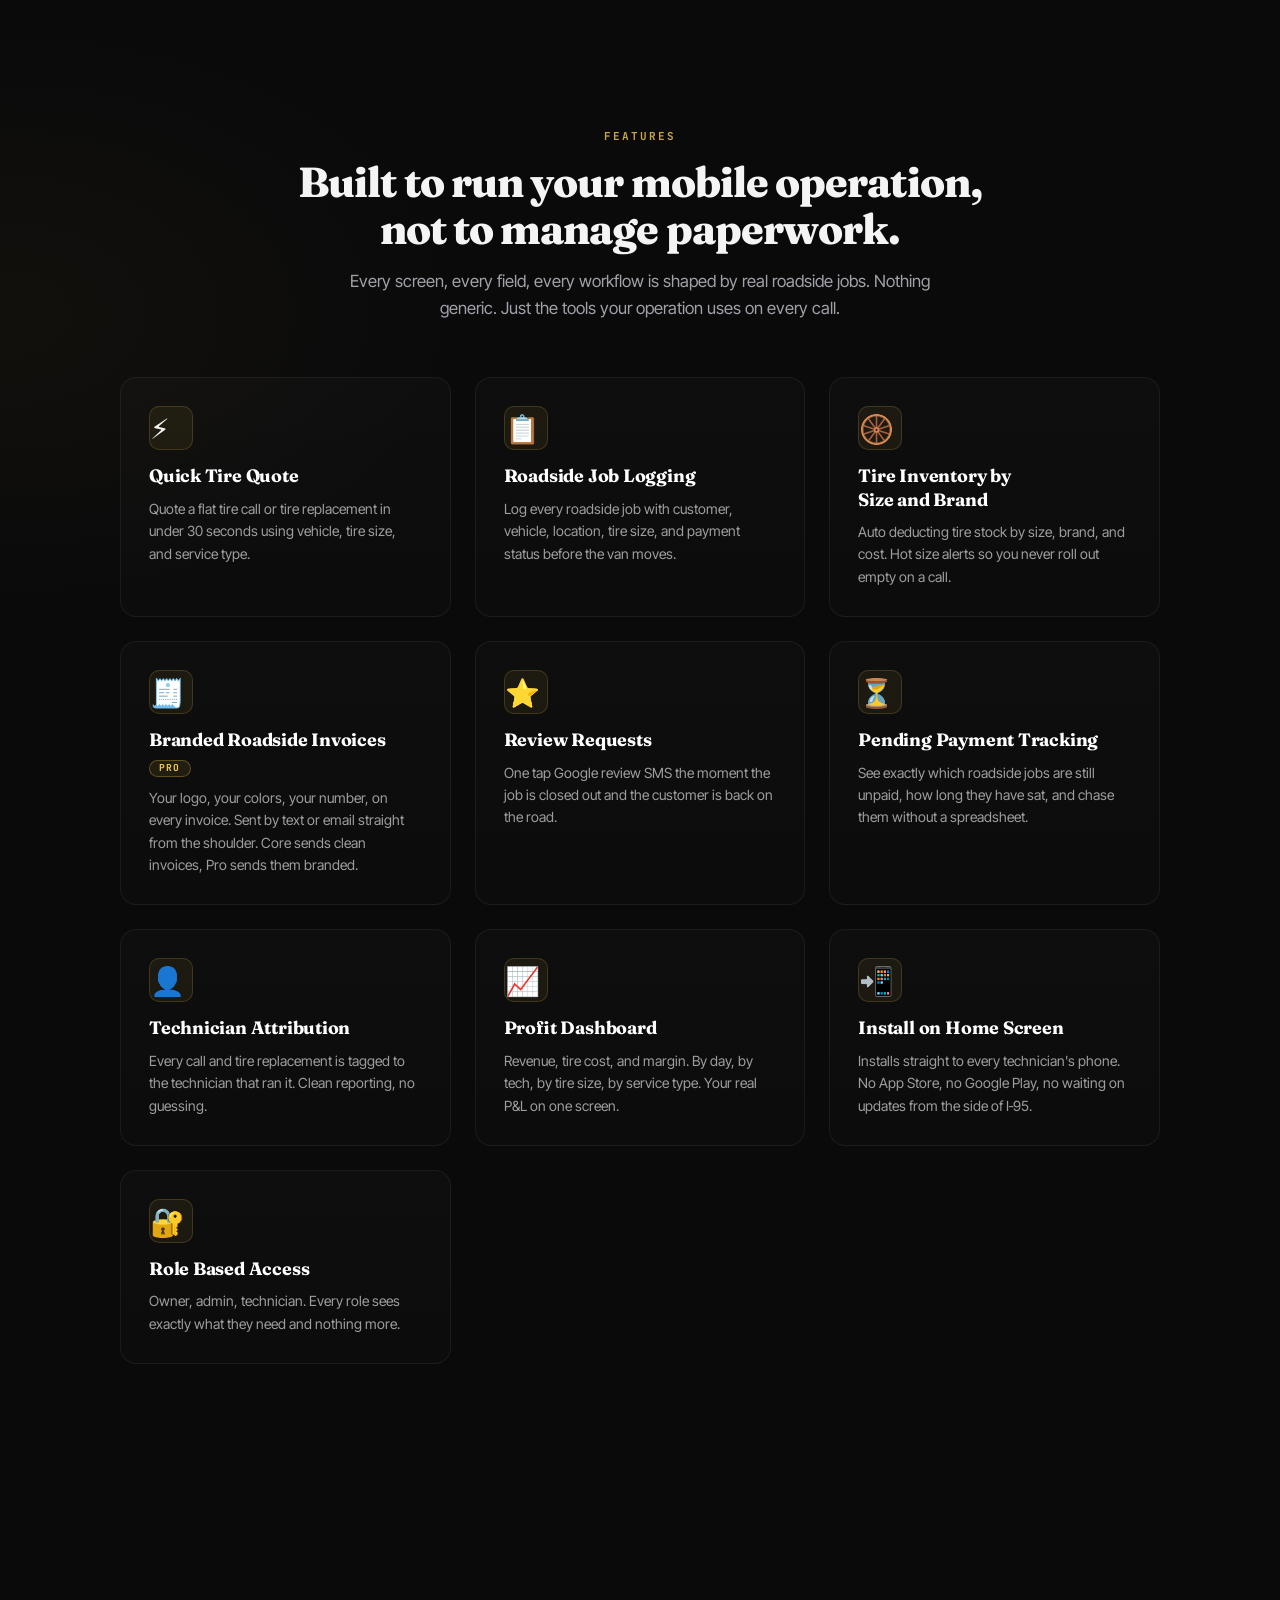
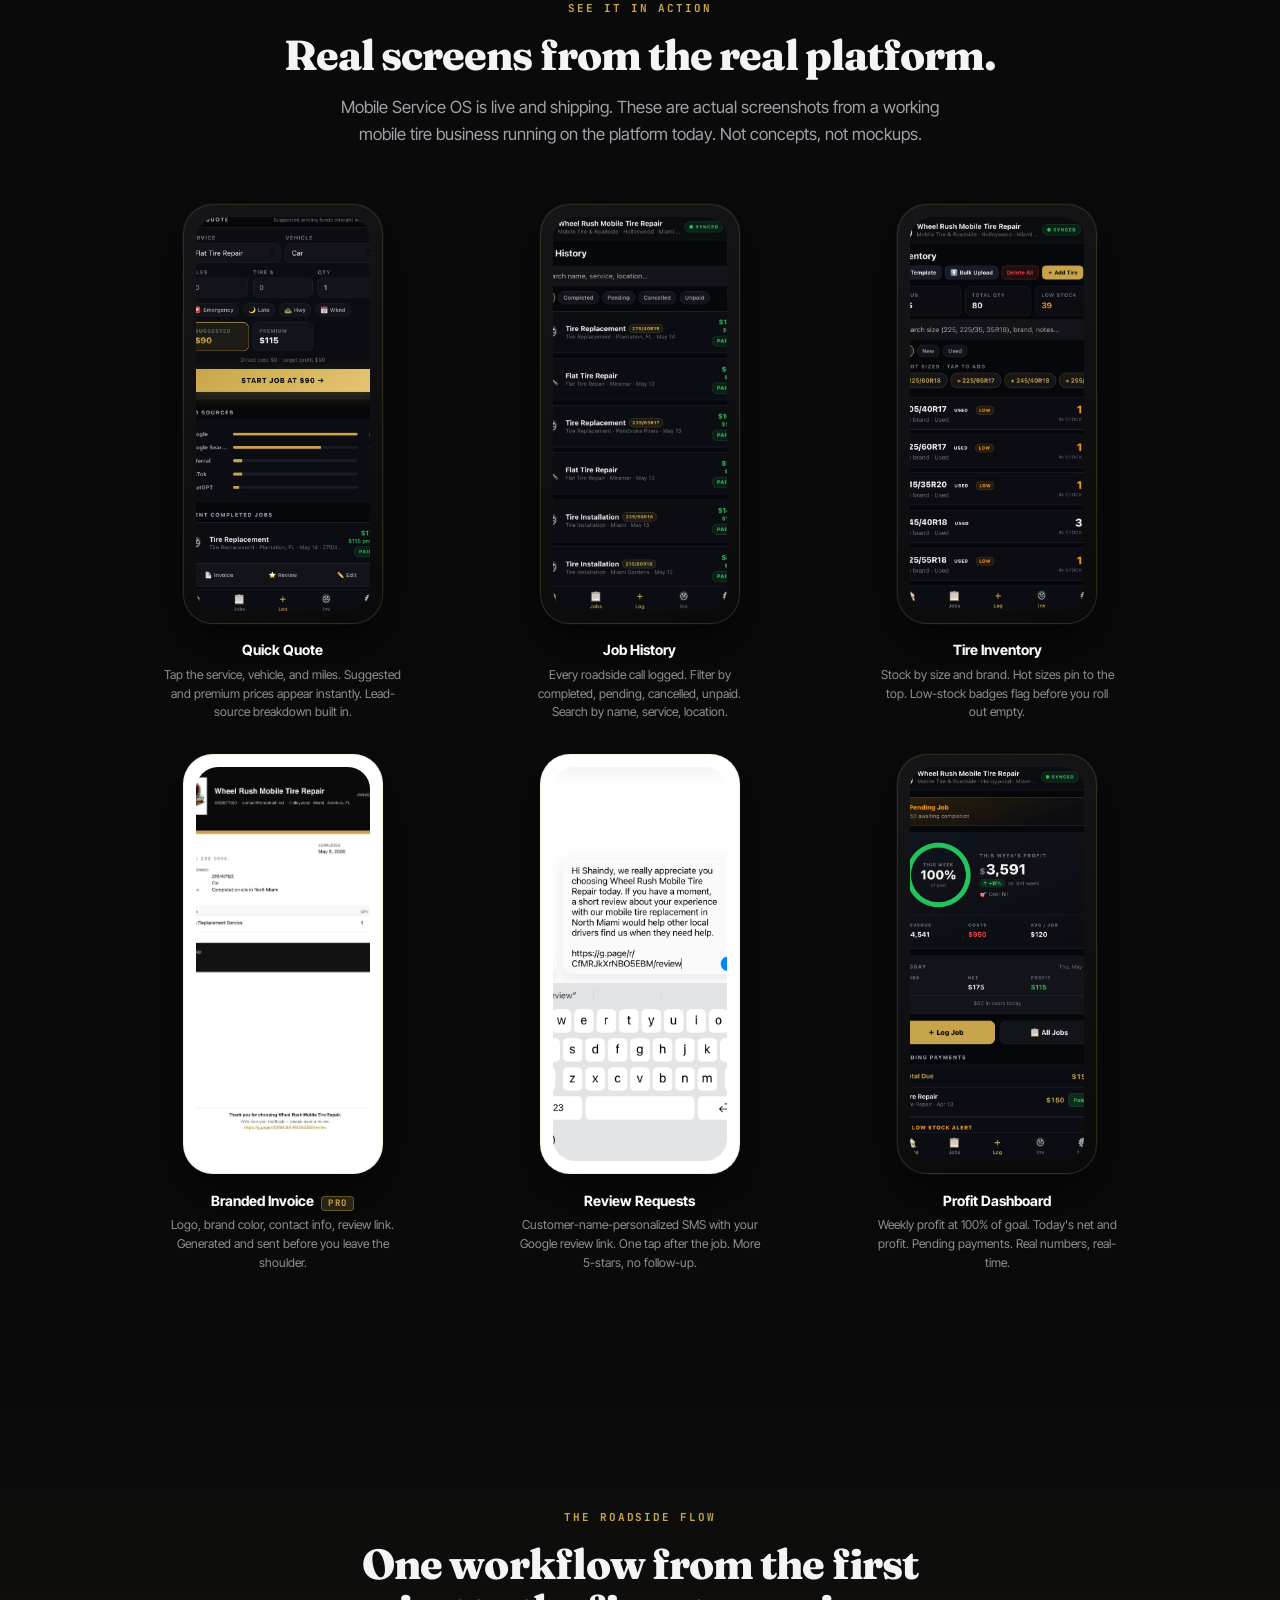
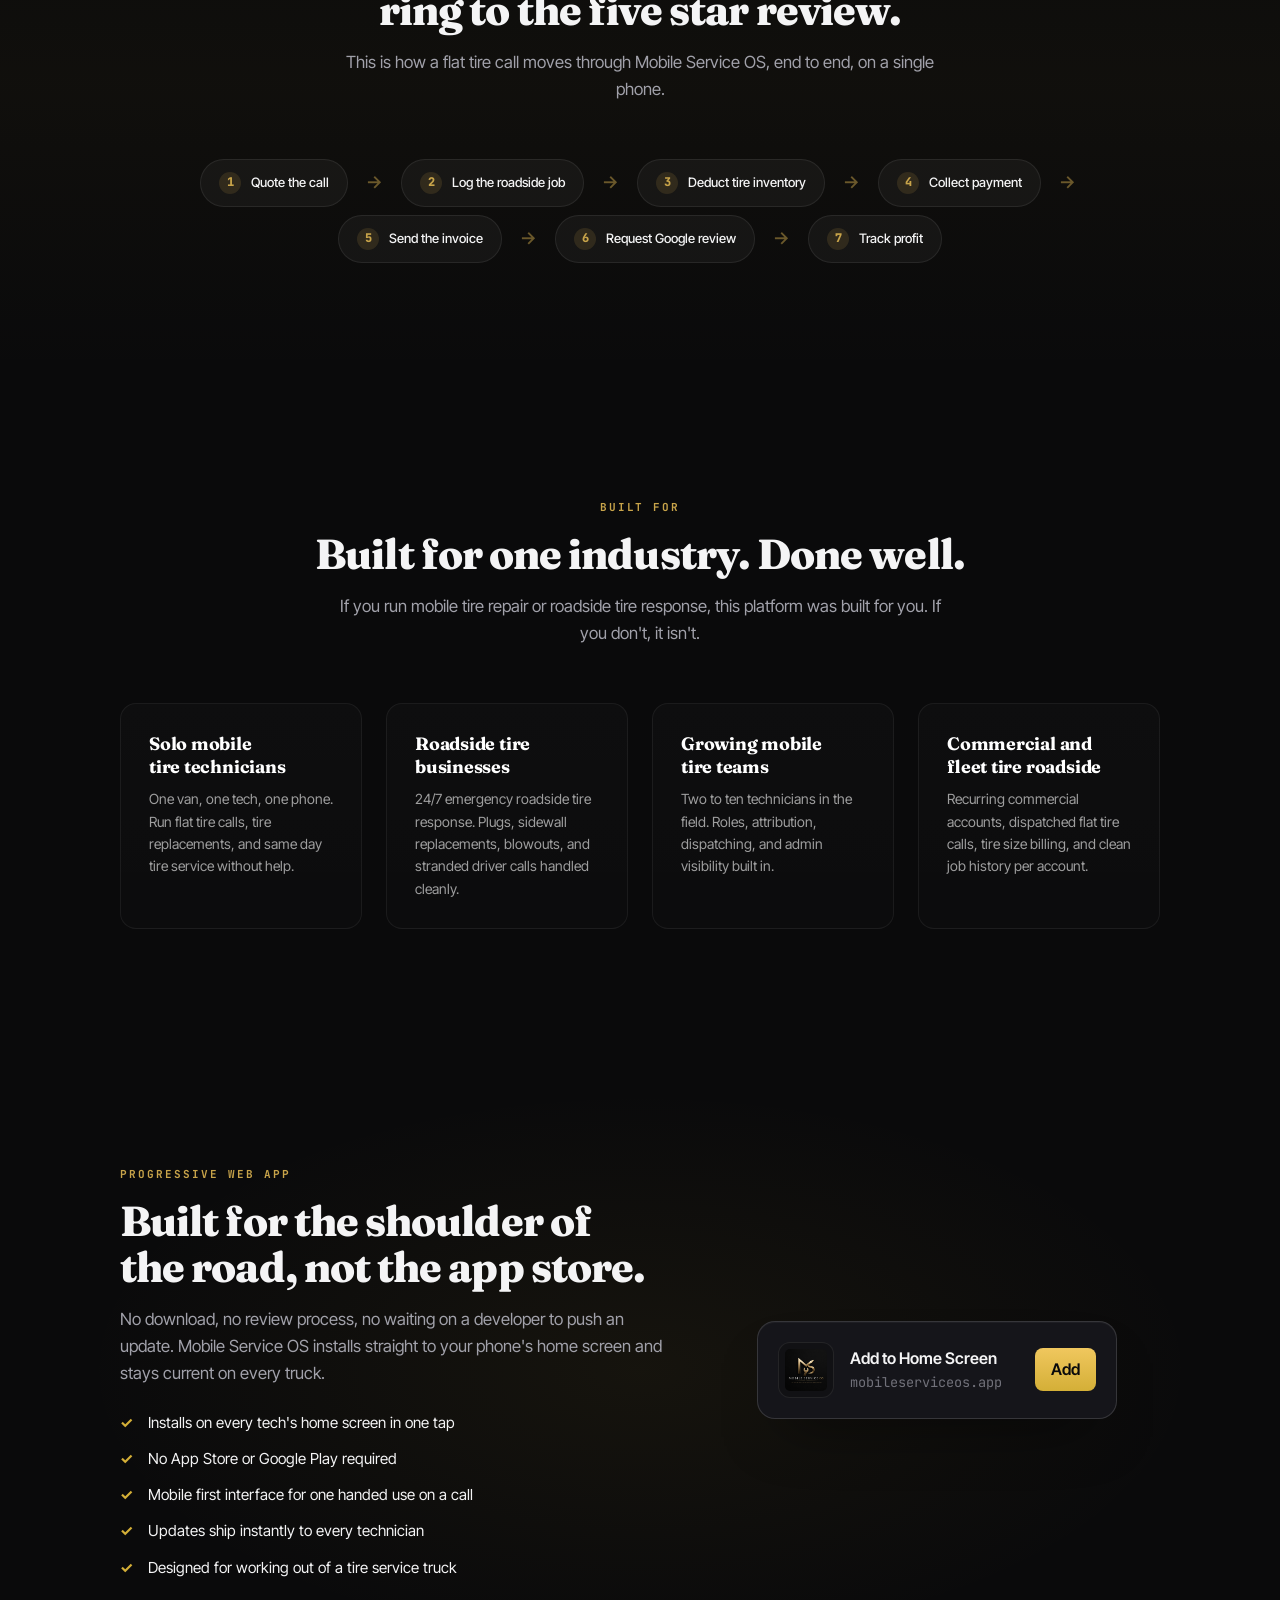
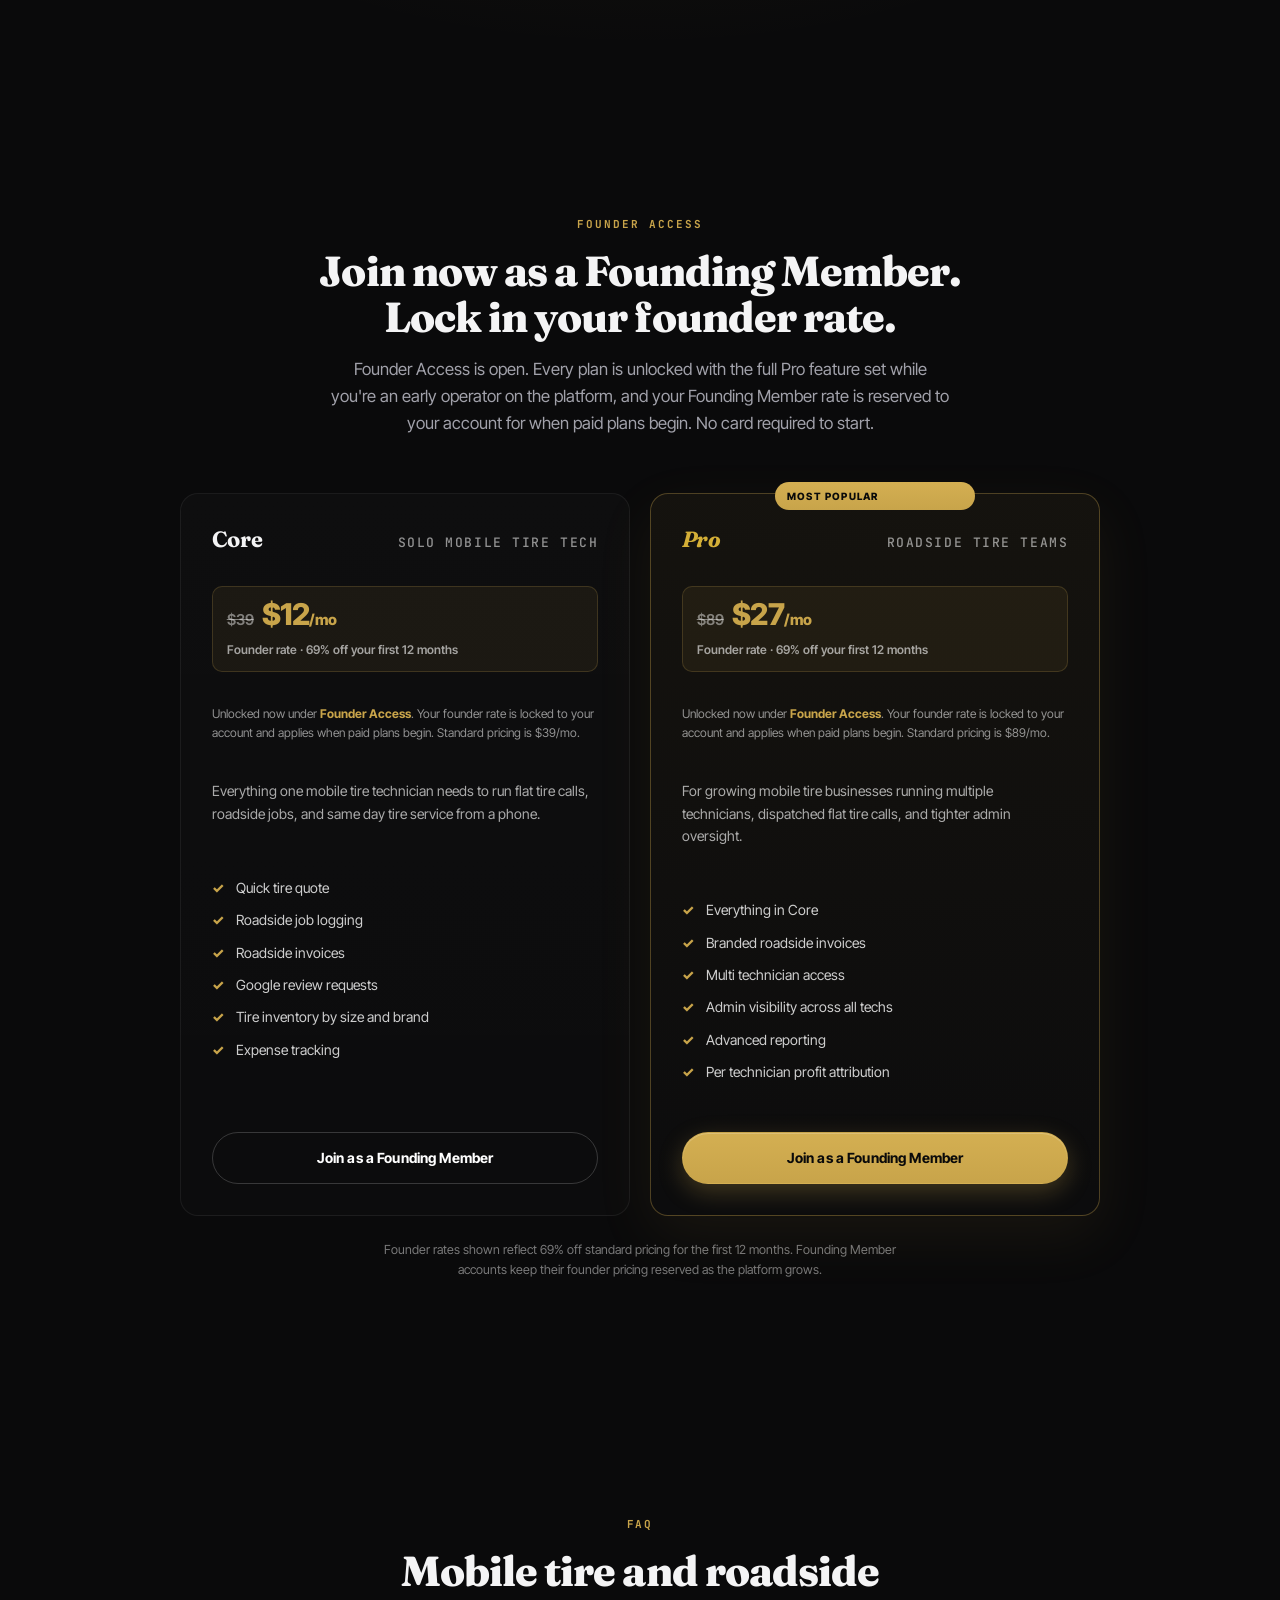
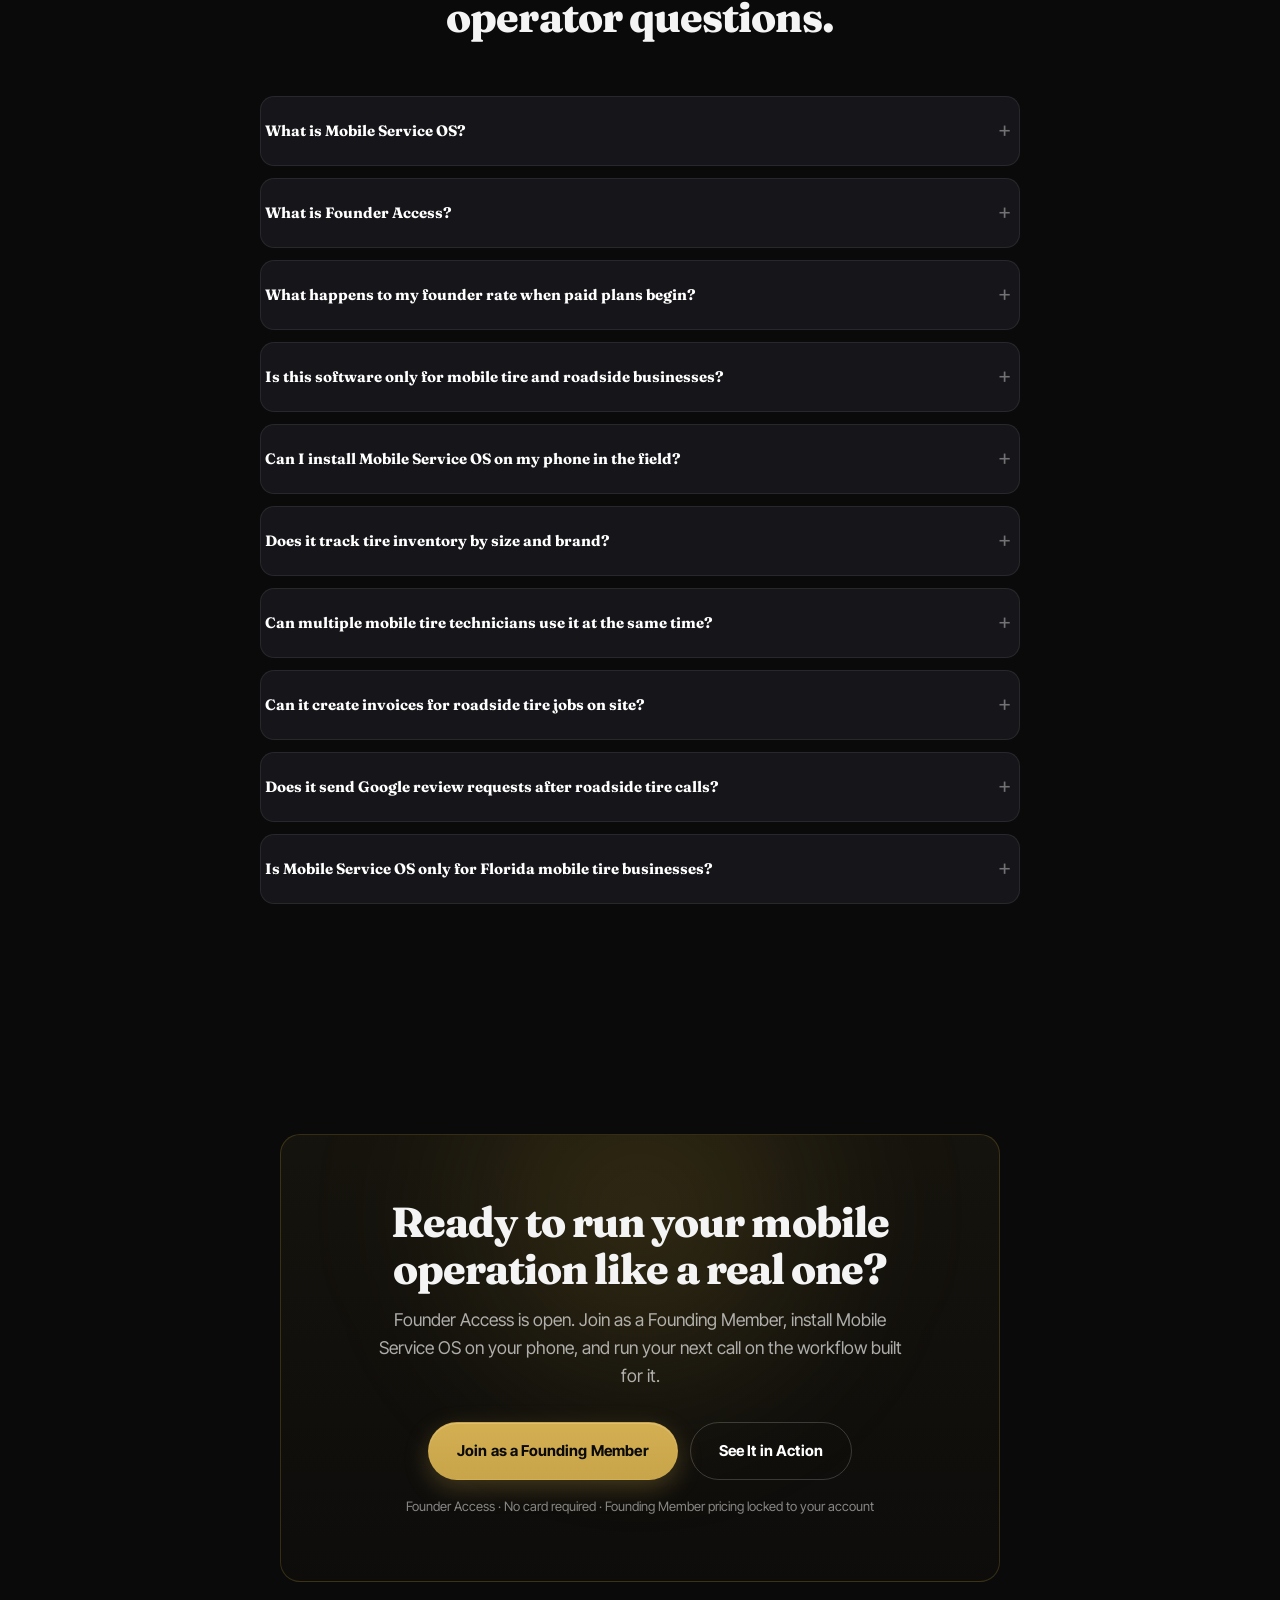
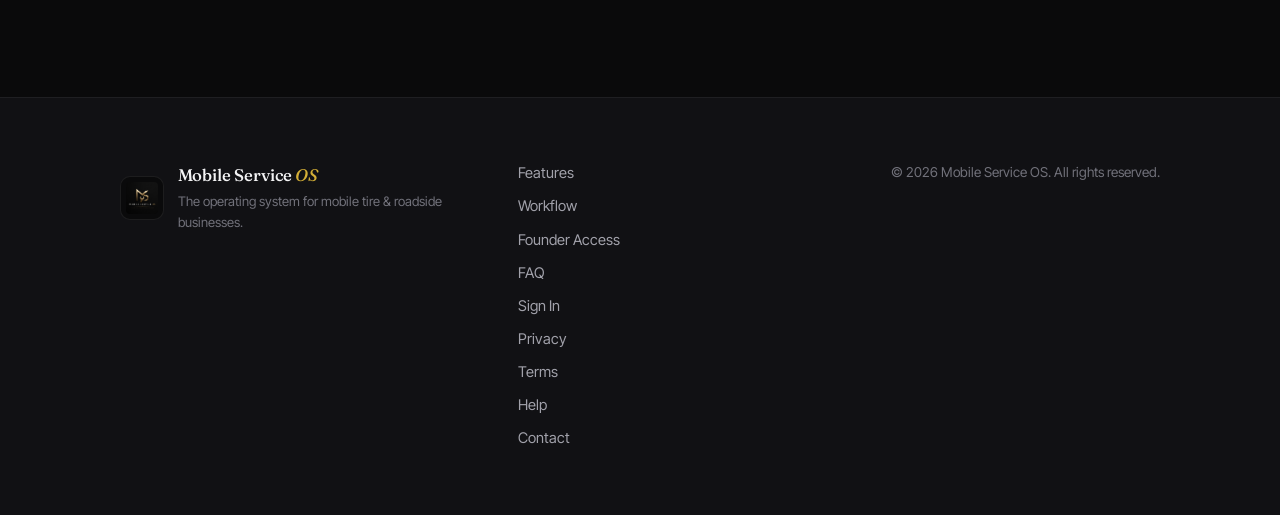
==== commit 63aaa591: "Add Privacy Policy + Terms of Service pages Two new static pages at /privacy.html and /terms.html, s" ====
--- a/index.html
+++ b/index.html
@@ -1439,6 +1439,8 @@
       <a href="#plans">Founder Access</a>
       <a href="#faq">FAQ</a>
       <a href="https://app.mobileserviceos.app">Sign In</a>
+      <a href="/privacy.html">Privacy</a>
+      <a href="/terms.html">Terms</a>
       <a href="https://app.mobileserviceos.app/?help=1">Help</a>
       <a href="mailto:info@mobileserviceos.app">Contact</a>
     </nav>
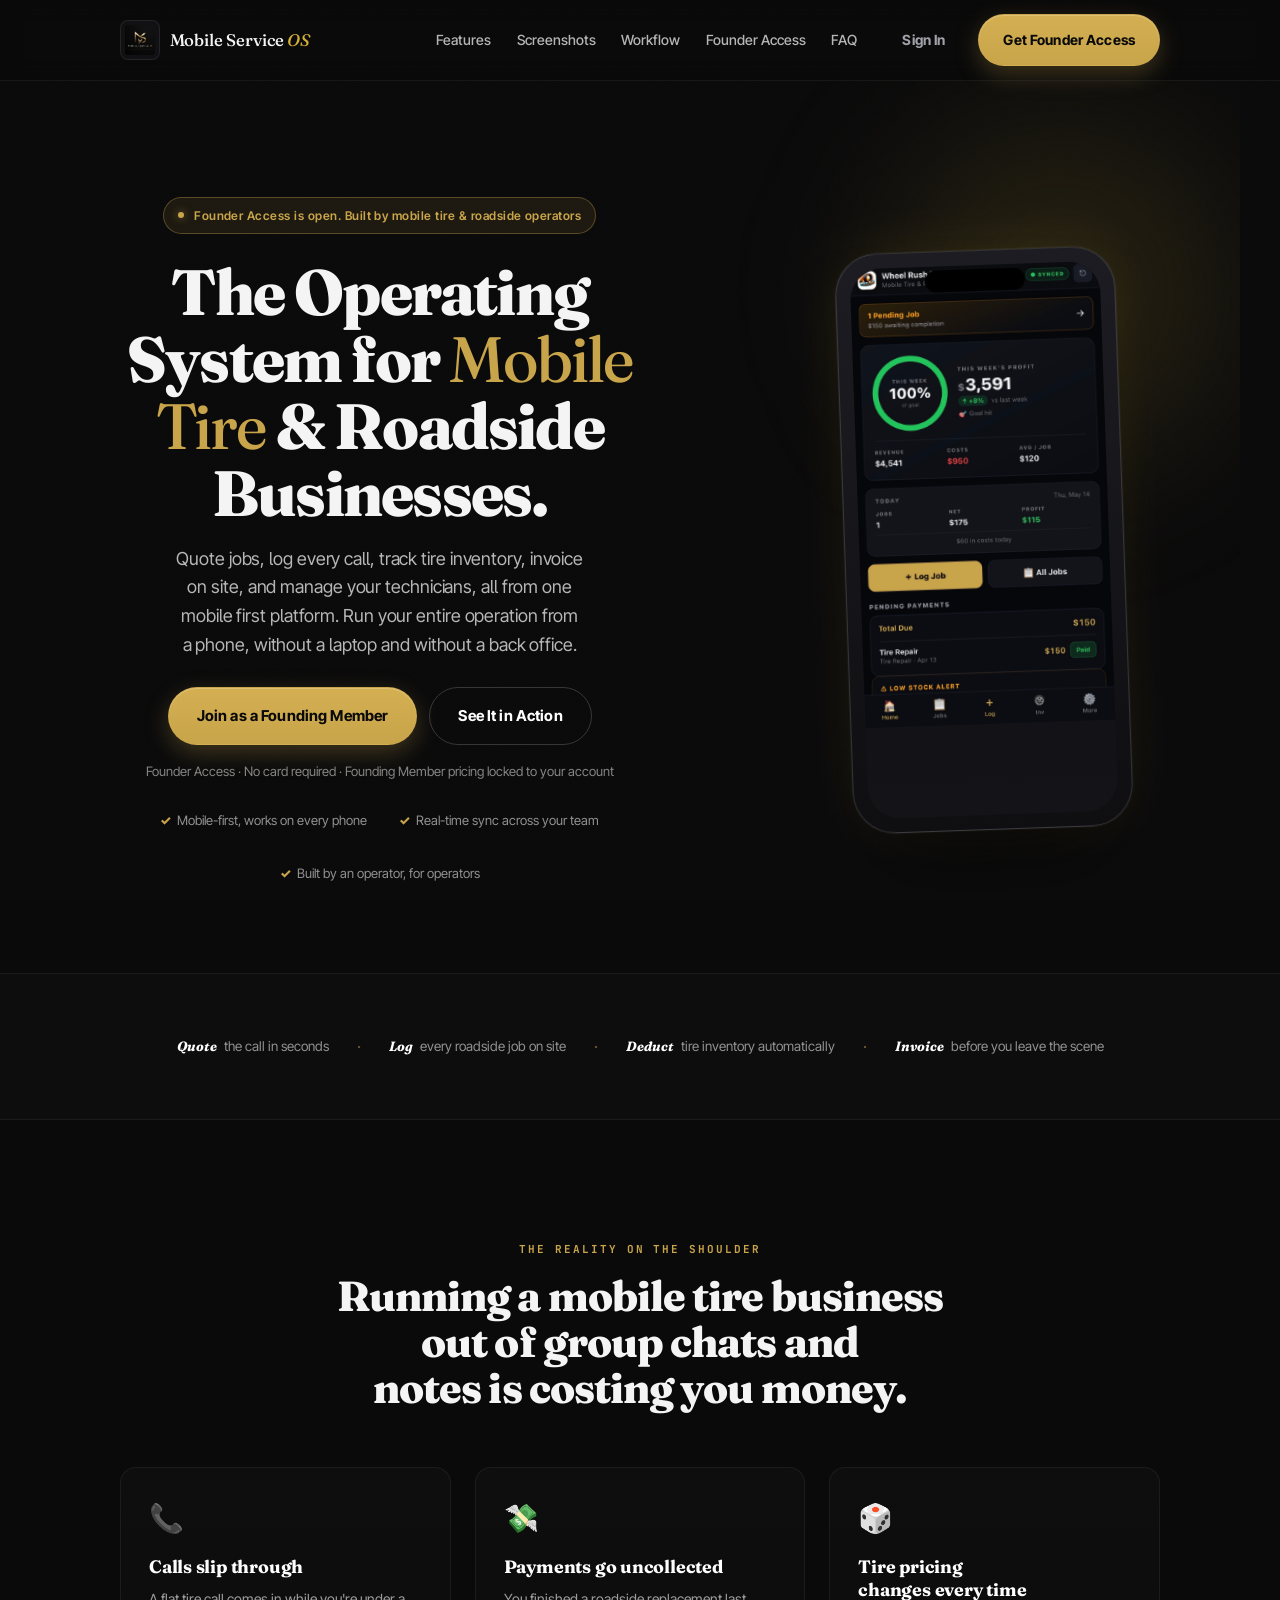
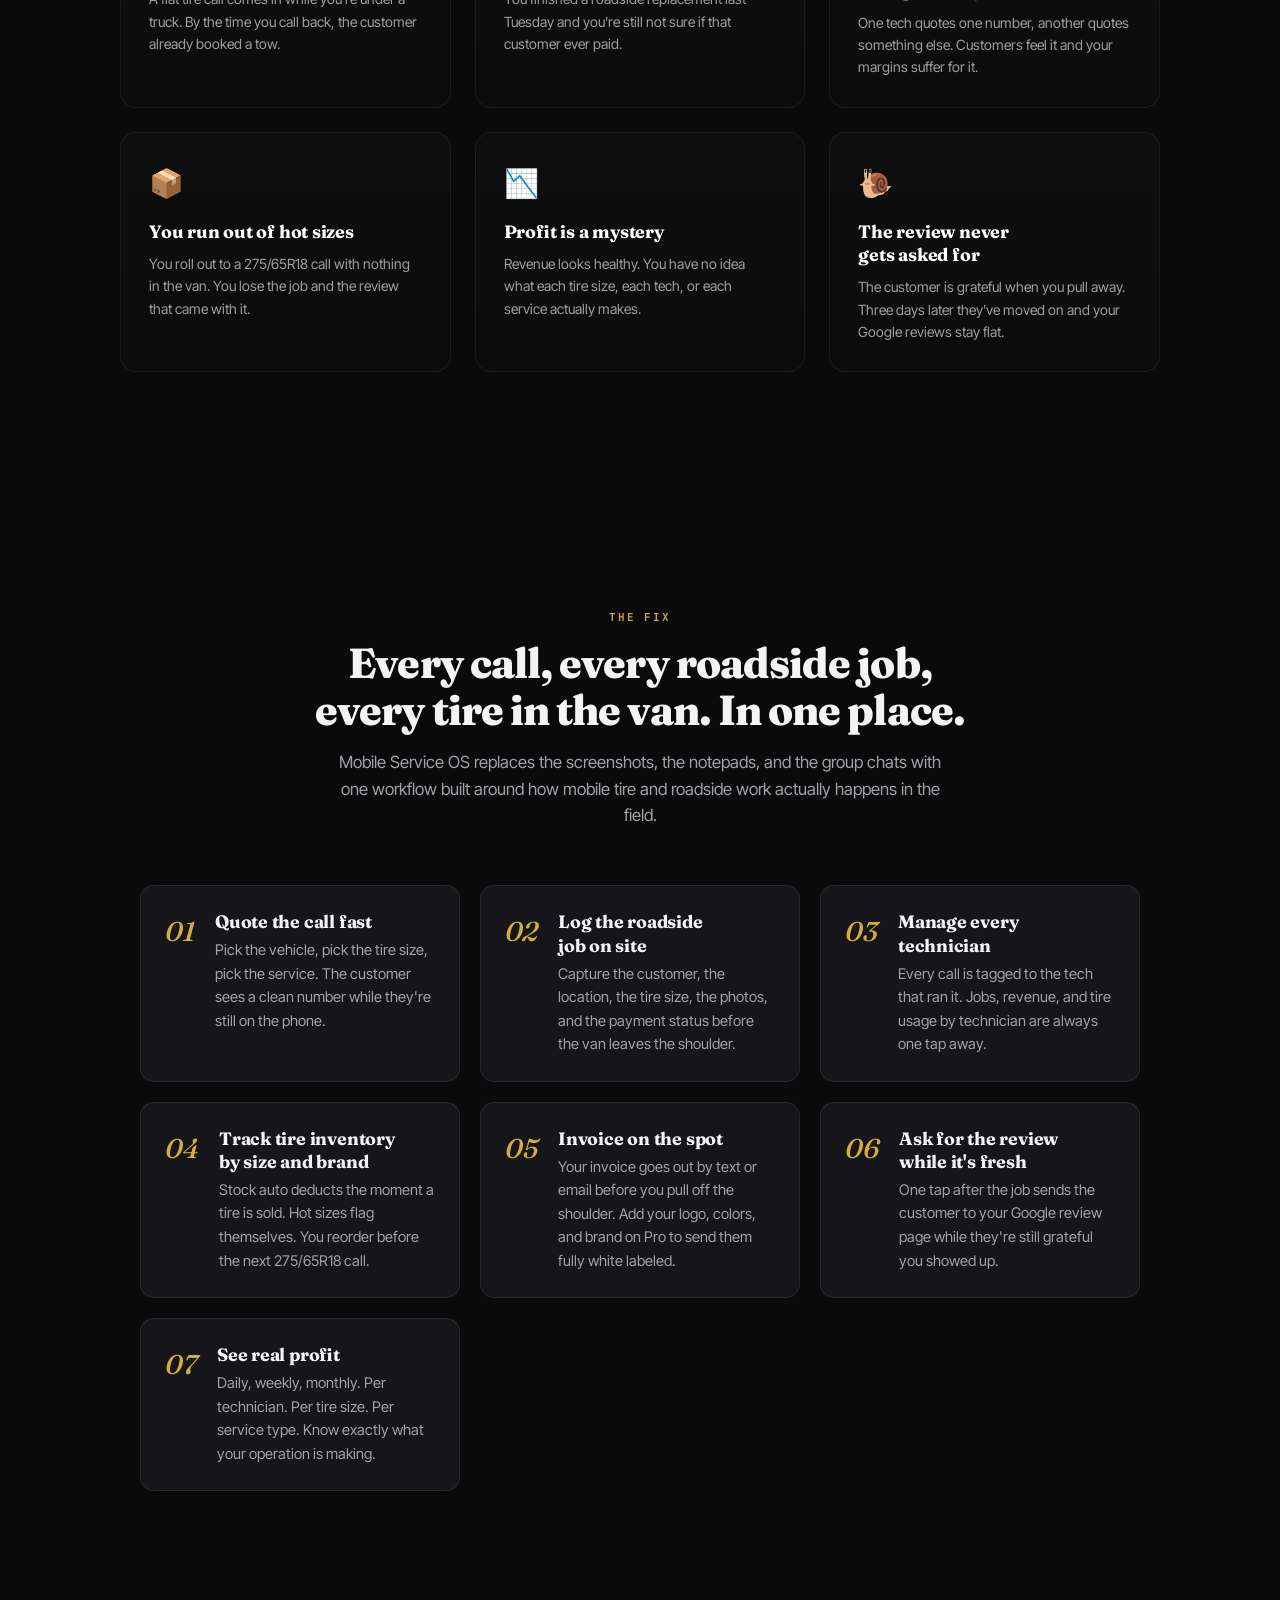
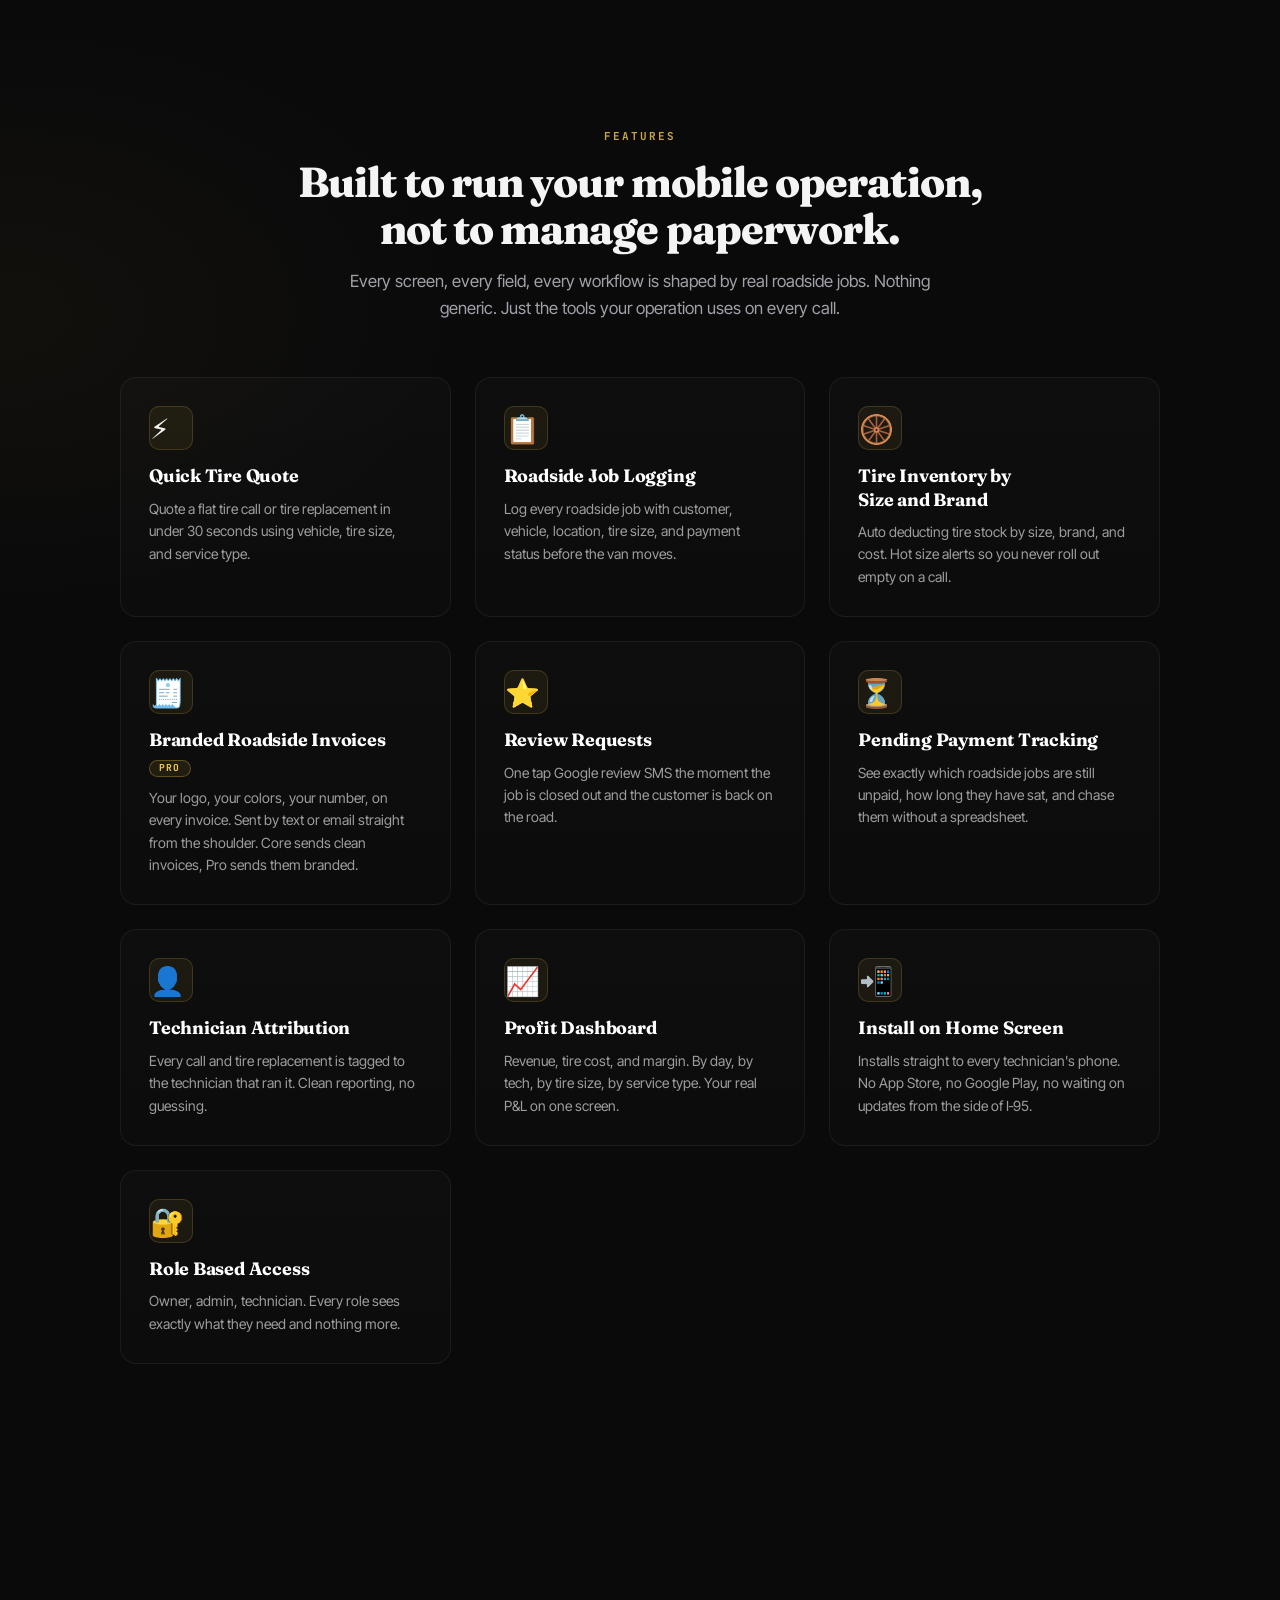
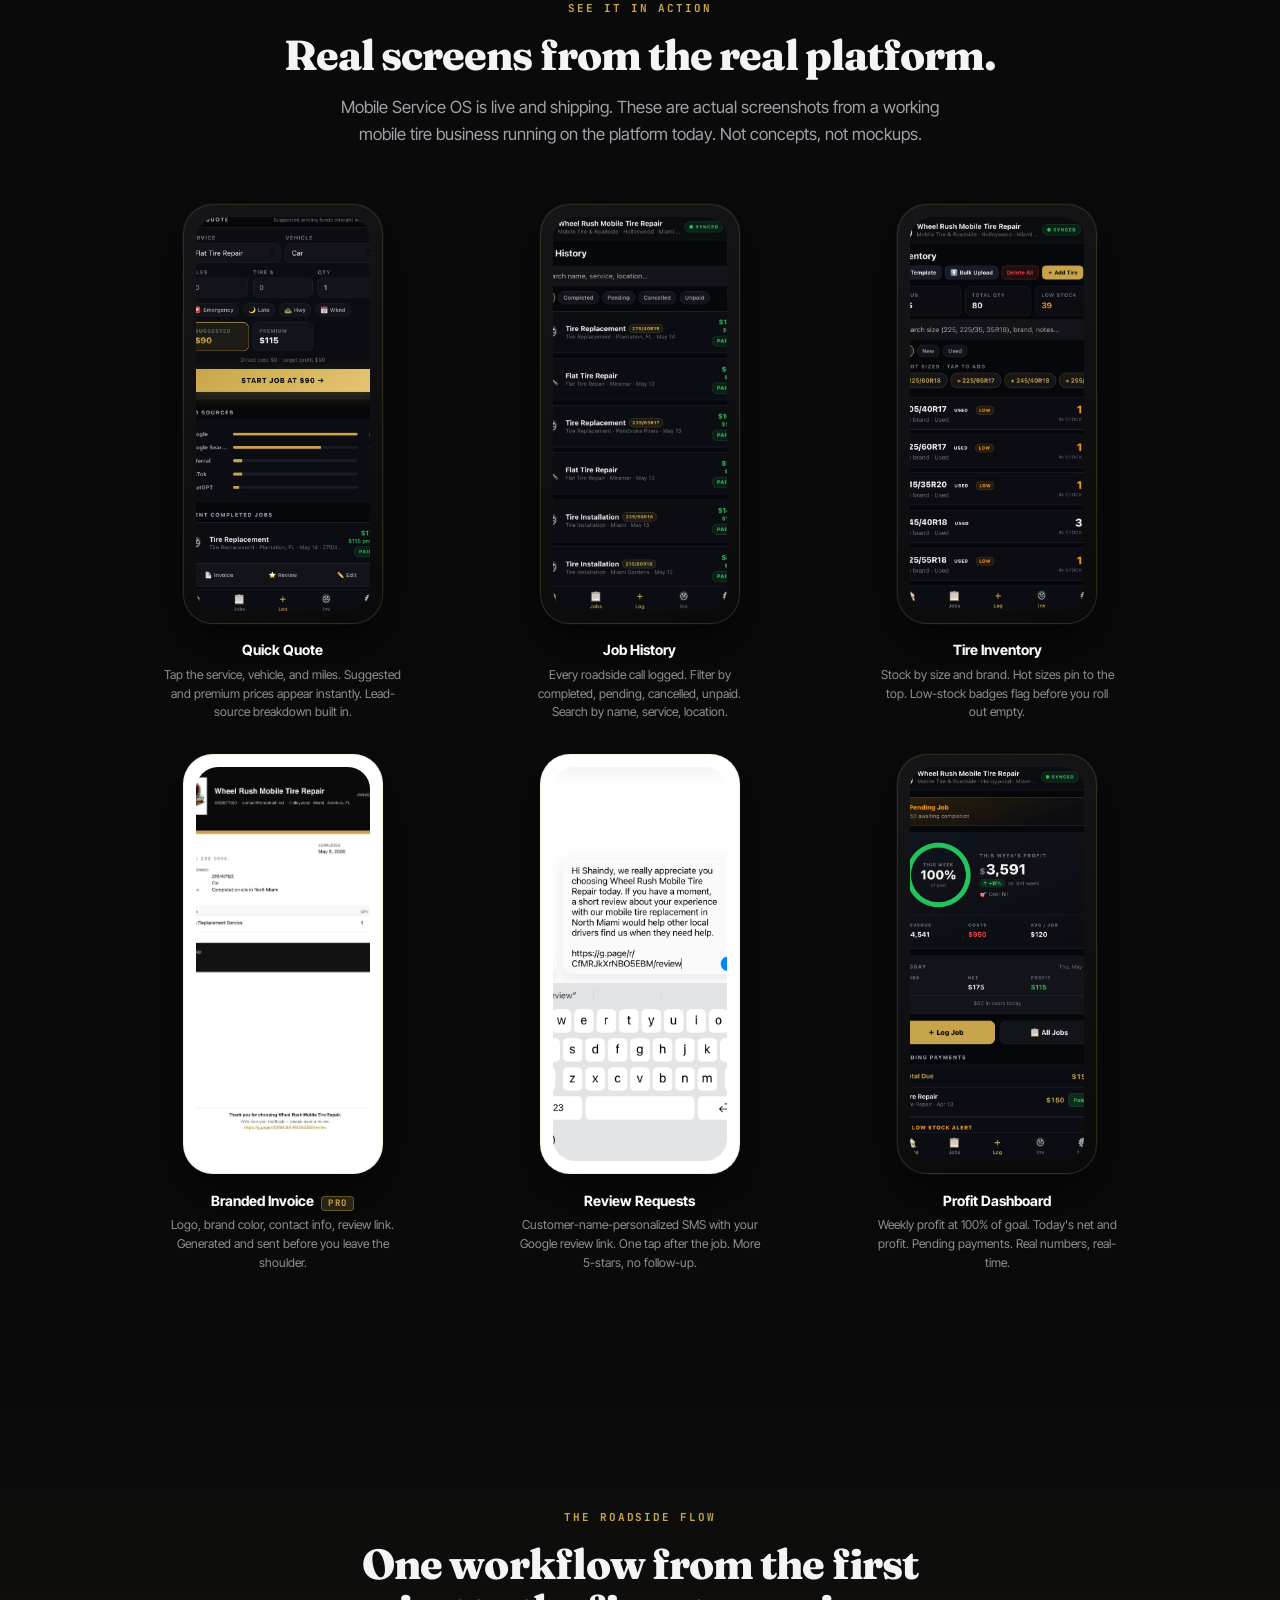
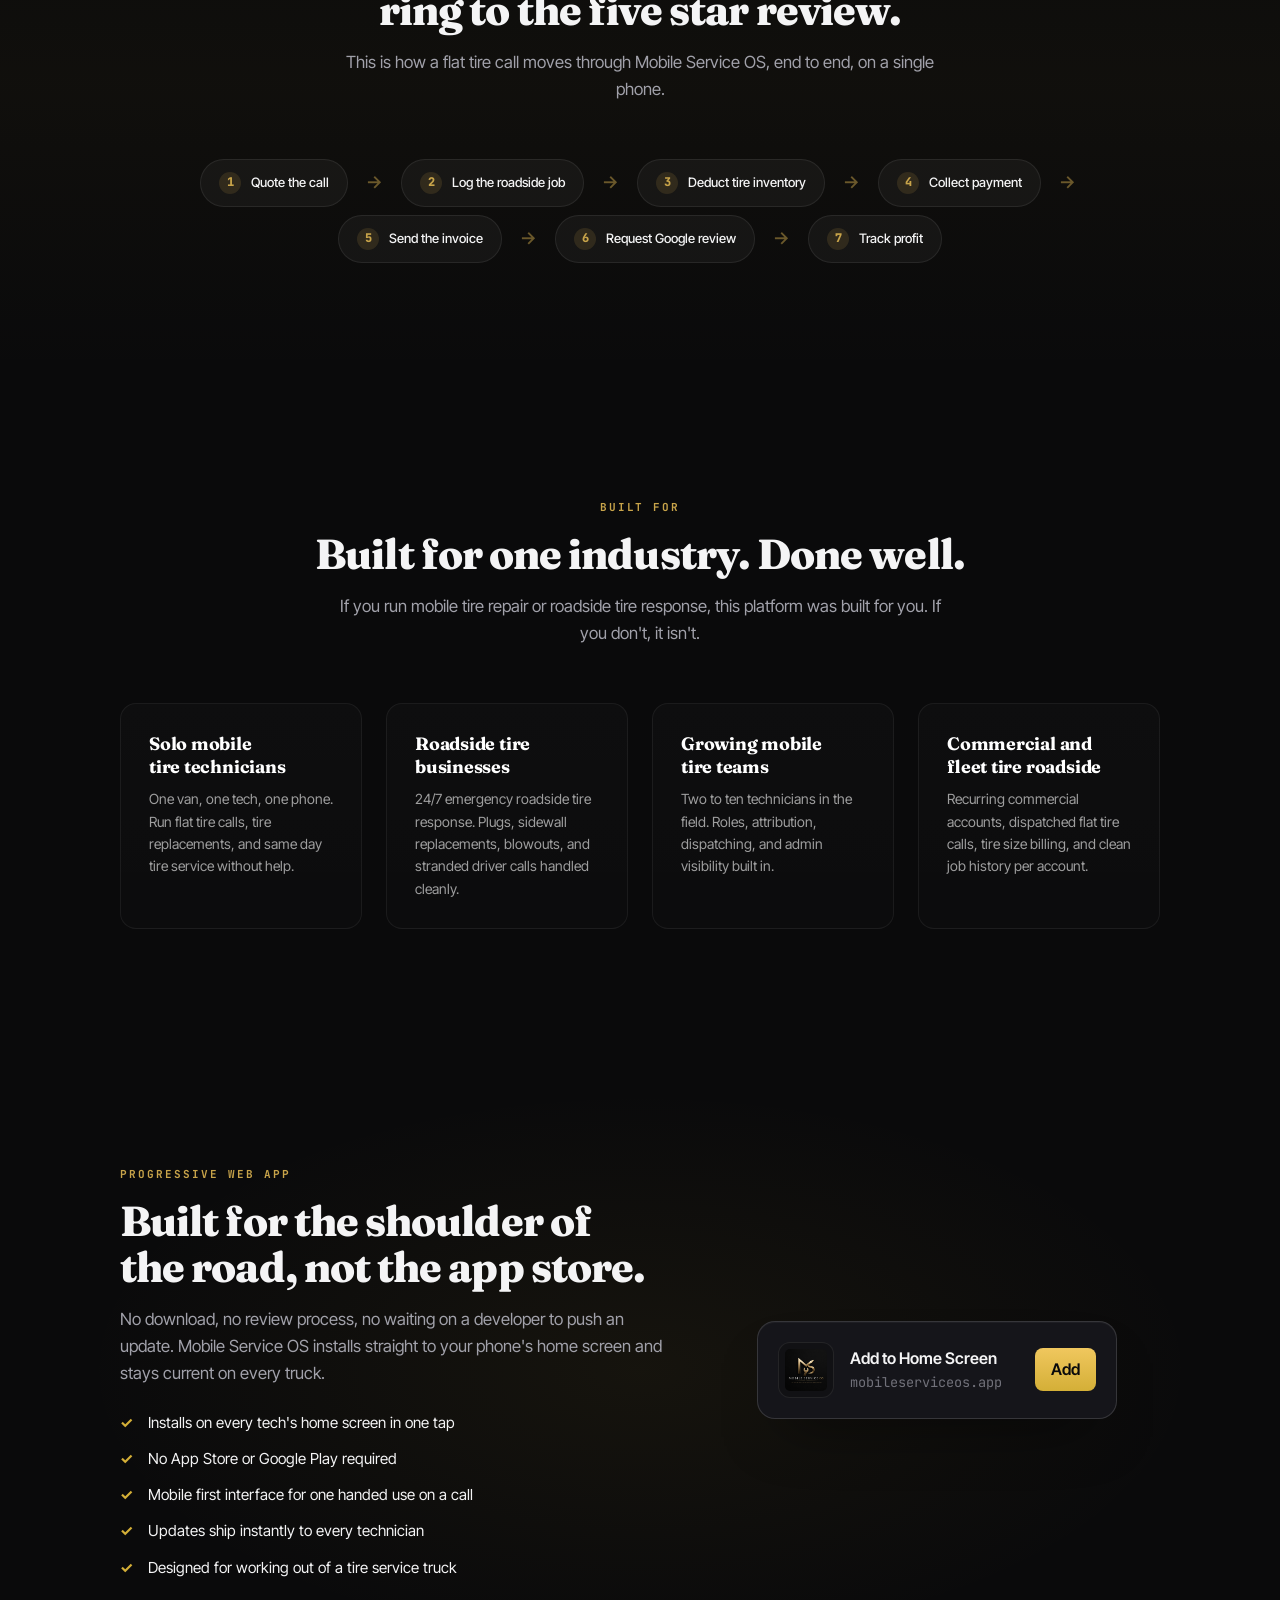
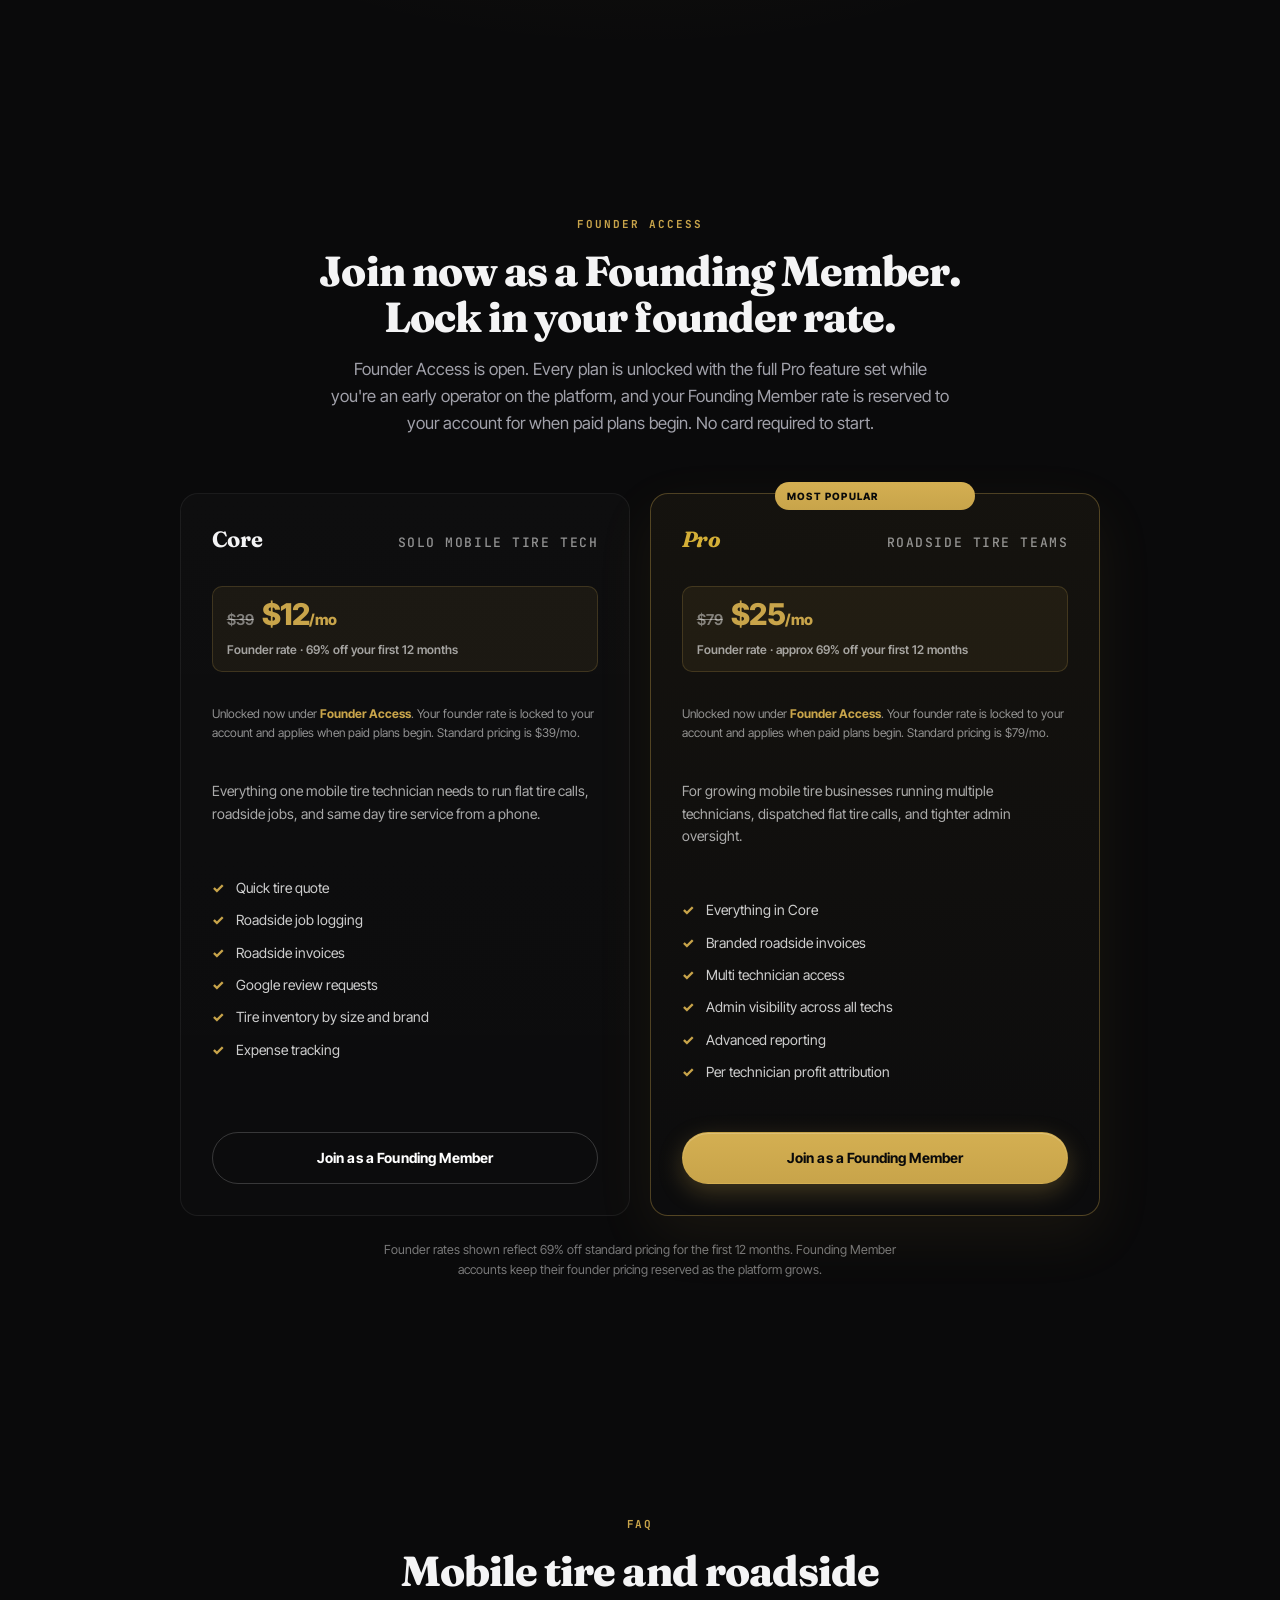
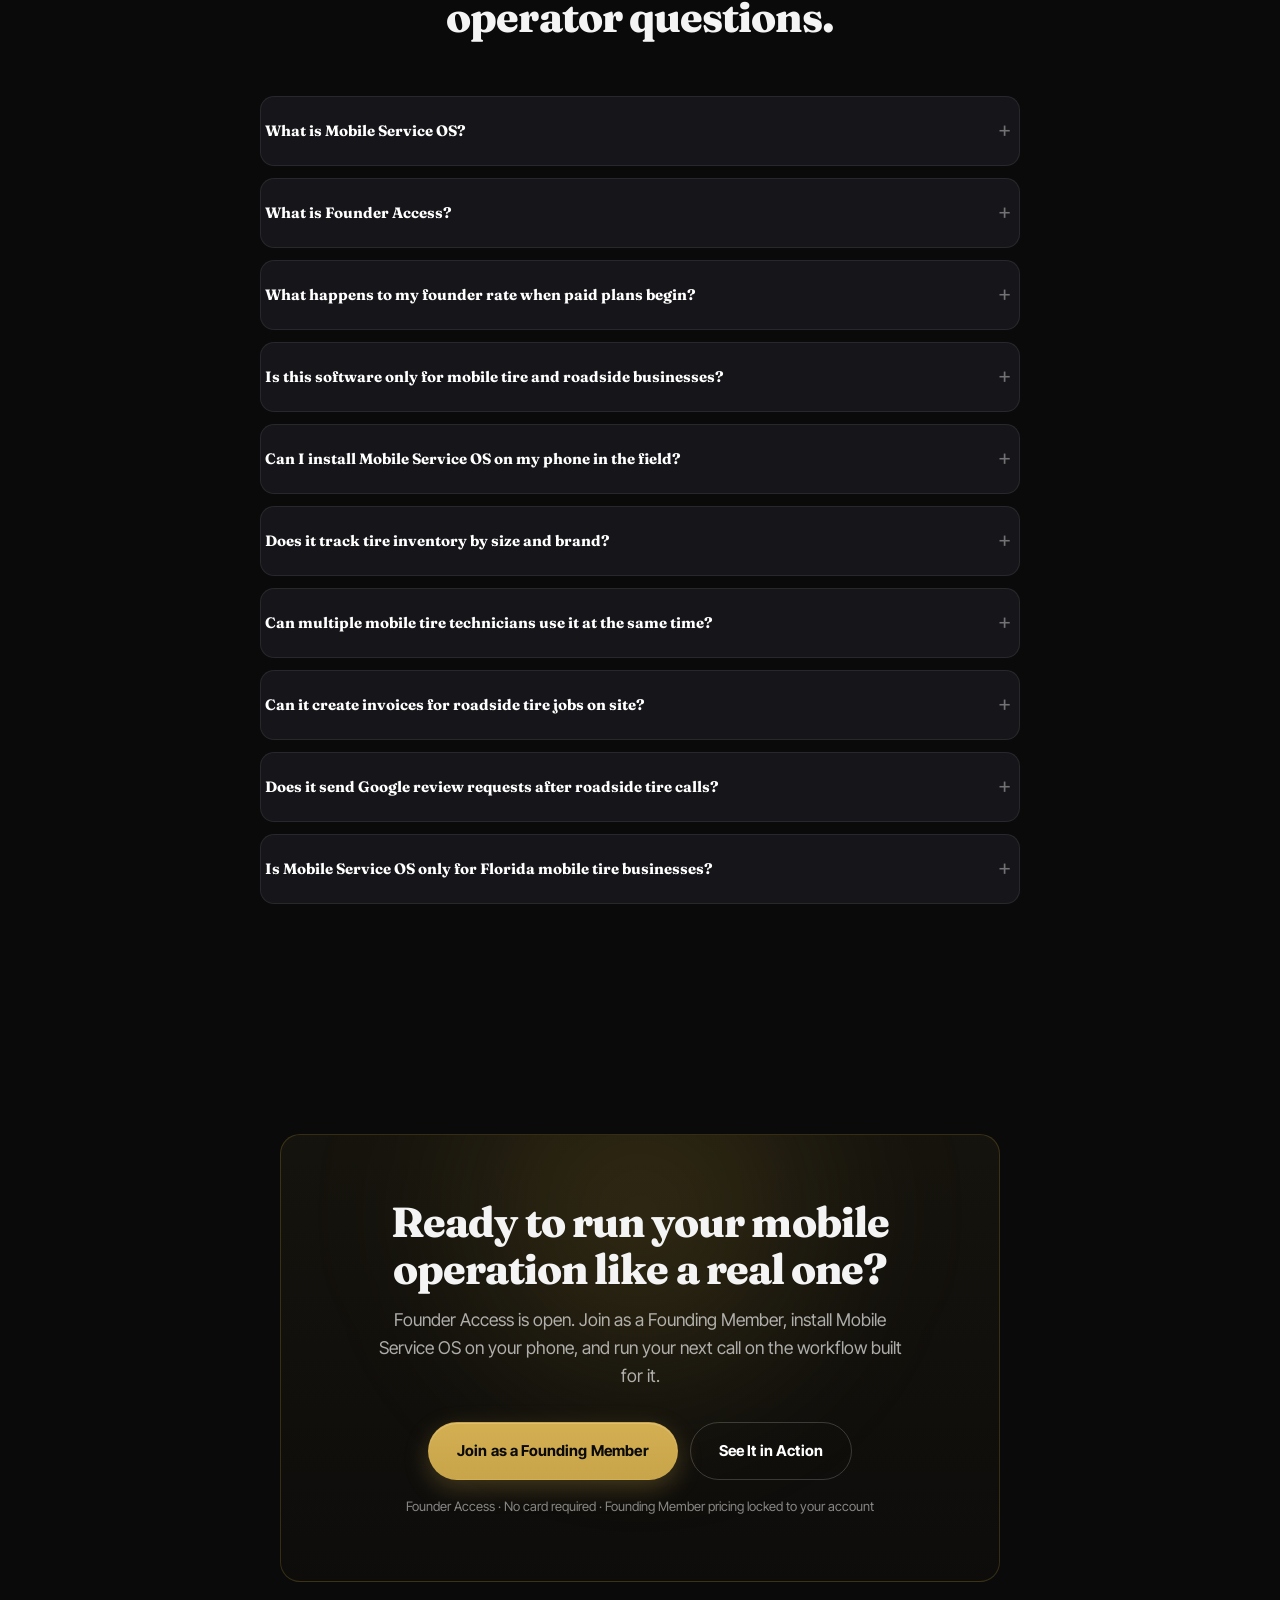
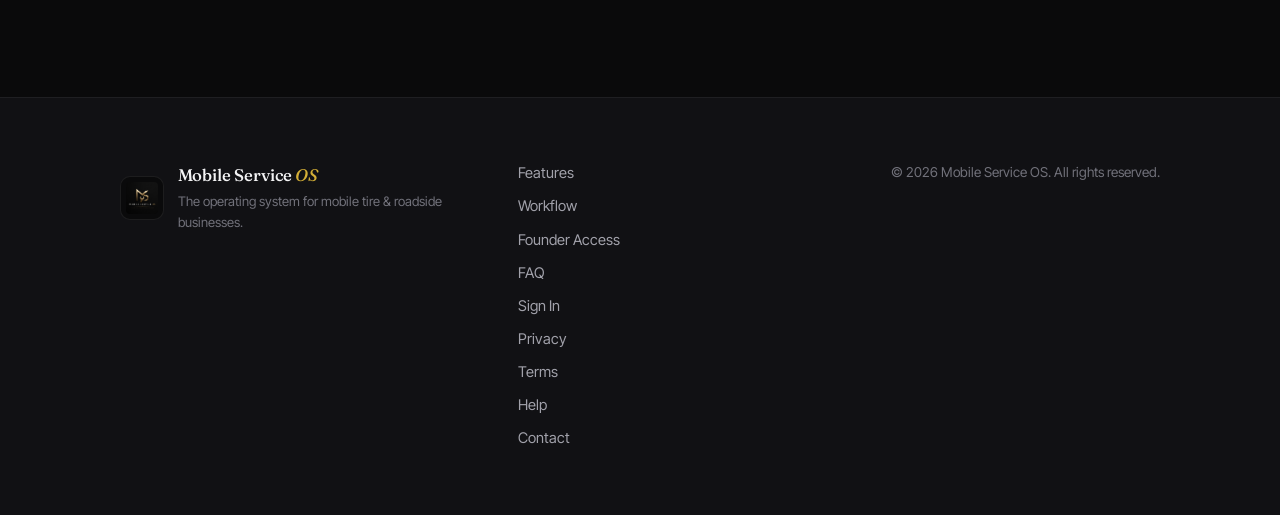
==== commit 8102e1b6: "pricing: lower Pro tier from $89 to $79 Update marketing site to reflect new Pro pricing: - Plan car" ====
--- a/index.html
+++ b/index.html
@@ -756,9 +756,9 @@
       "@type": "Offer",
       "name": "Pro, Founder Access",
       "category": "Subscription",
-      "price": "89",
+      "price": "79",
       "priceCurrency": "USD",
-      "description": "For roadside tire teams with multiple technicians, dispatched flat tire calls, and admin level reporting. Founder Access open now. Founding Members lock in 69 percent off their first 12 months when billing begins."
+      "description": "For roadside tire teams with multiple technicians, dispatched flat tire calls, and admin level reporting. Founder Access open now. Founding Members lock in approximately 69 percent off their first 12 months when billing begins."
     }
   ],
   "featureList": [
@@ -1329,12 +1329,12 @@
           <span class="plan-tag">Roadside Tire Teams</span>
         </header>
         <div class="founder-rate">
-          <span class="fr-was">$89</span>
-          <span class="fr-now">$27<span style="font-size:15px;">/mo</span></span>
-          <span class="fr-unit">Founder rate · 69% off your first 12 months</span>
+          <span class="fr-was">$79</span>
+          <span class="fr-now">$25<span style="font-size:15px;">/mo</span></span>
+          <span class="fr-unit">Founder rate · approx 69% off your first 12 months</span>
         </div>
         <p class="founder-note">
-          Unlocked now under <strong>Founder Access</strong>. Your founder rate is locked to your account and applies when paid plans begin. Standard pricing is $89/mo.
+          Unlocked now under <strong>Founder Access</strong>. Your founder rate is locked to your account and applies when paid plans begin. Standard pricing is $79/mo.
         </p>
         <p class="plan-desc">For growing mobile tire businesses running multiple technicians, dispatched flat tire calls, and tighter admin oversight.</p>
         <ul class="plan-list">
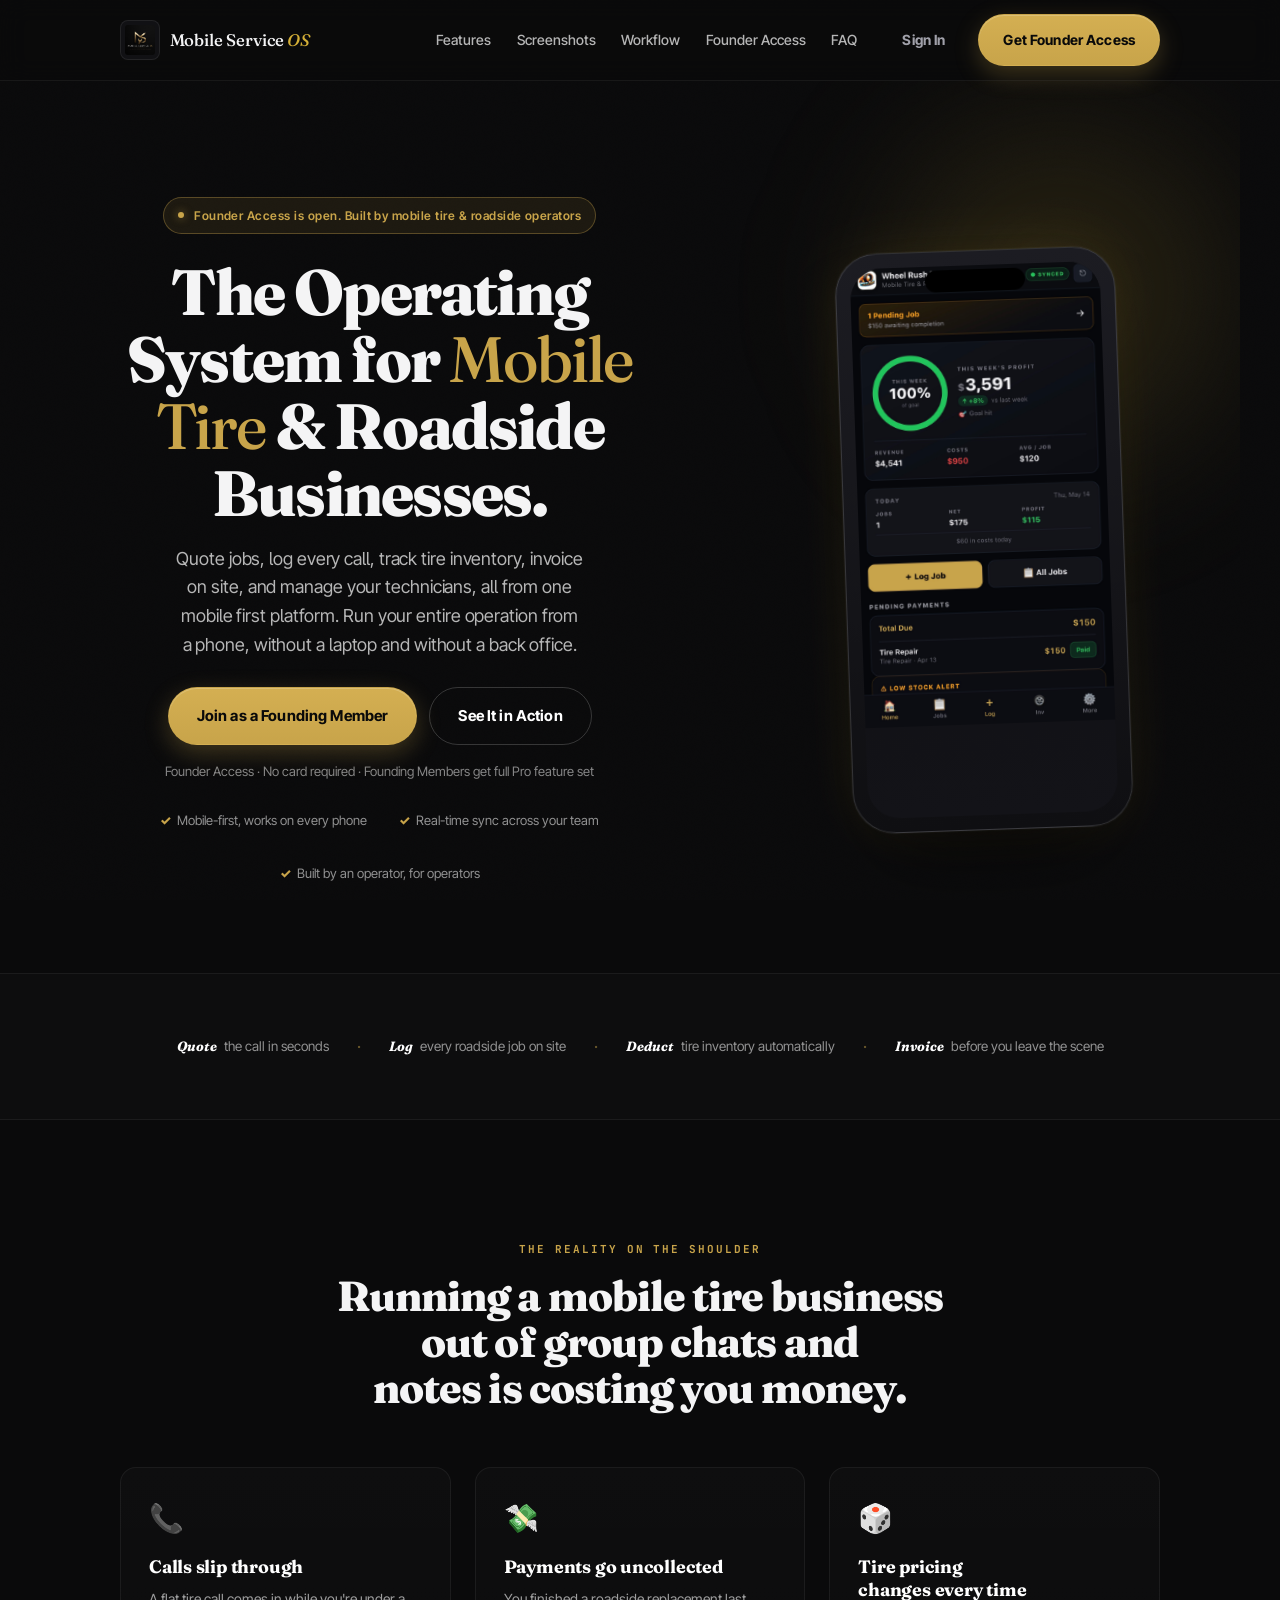
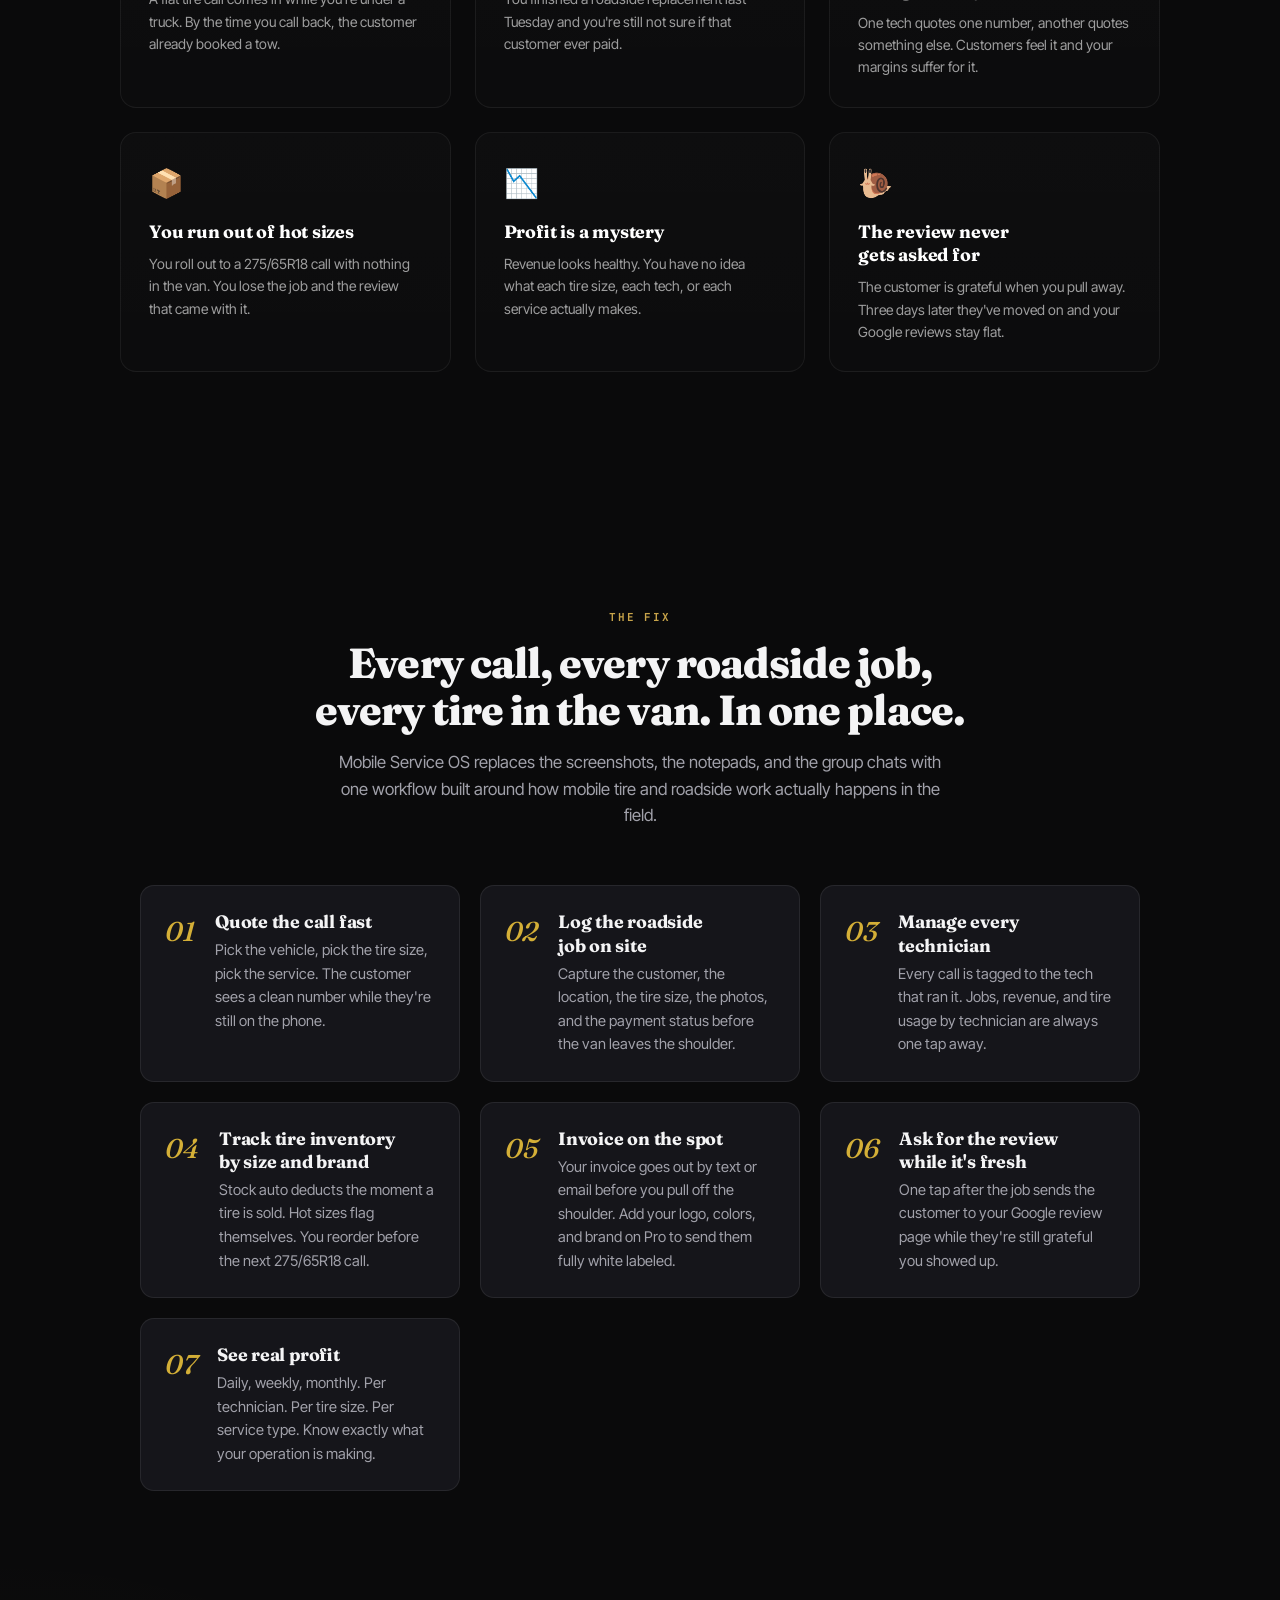
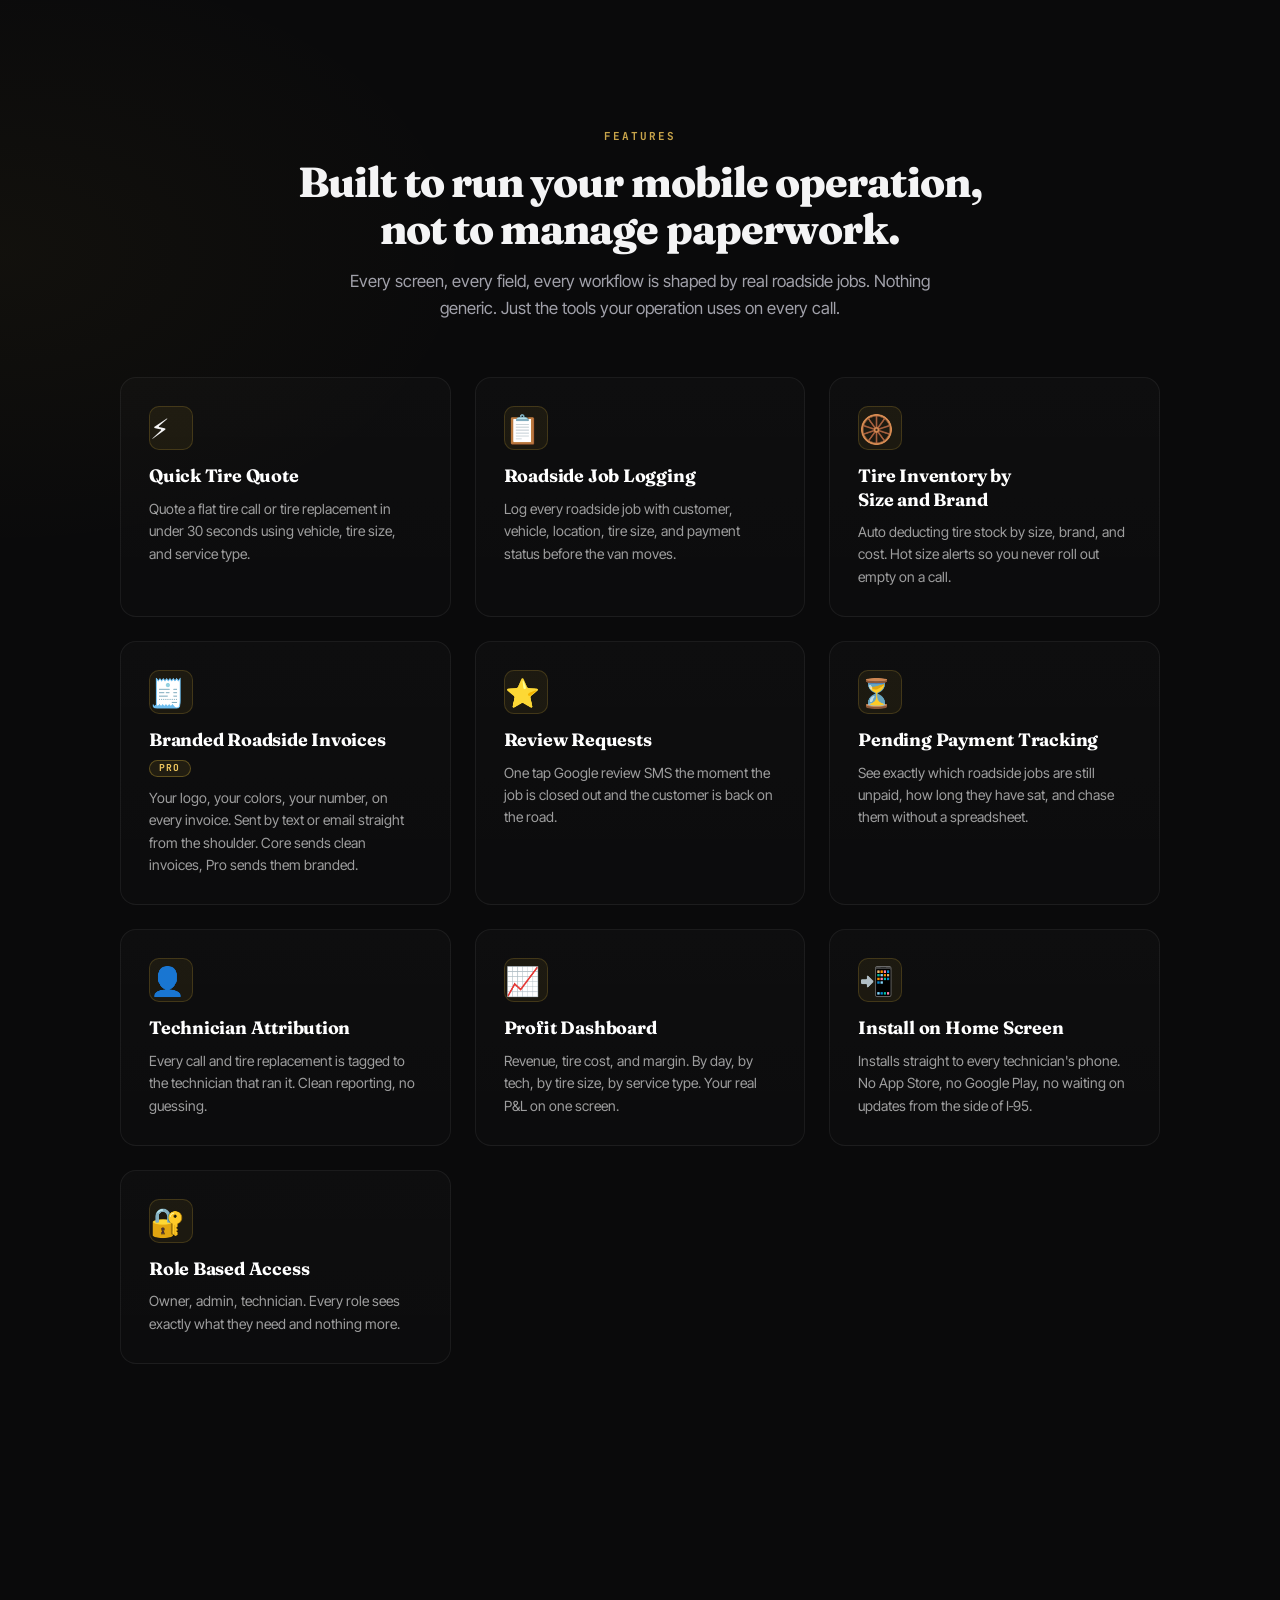
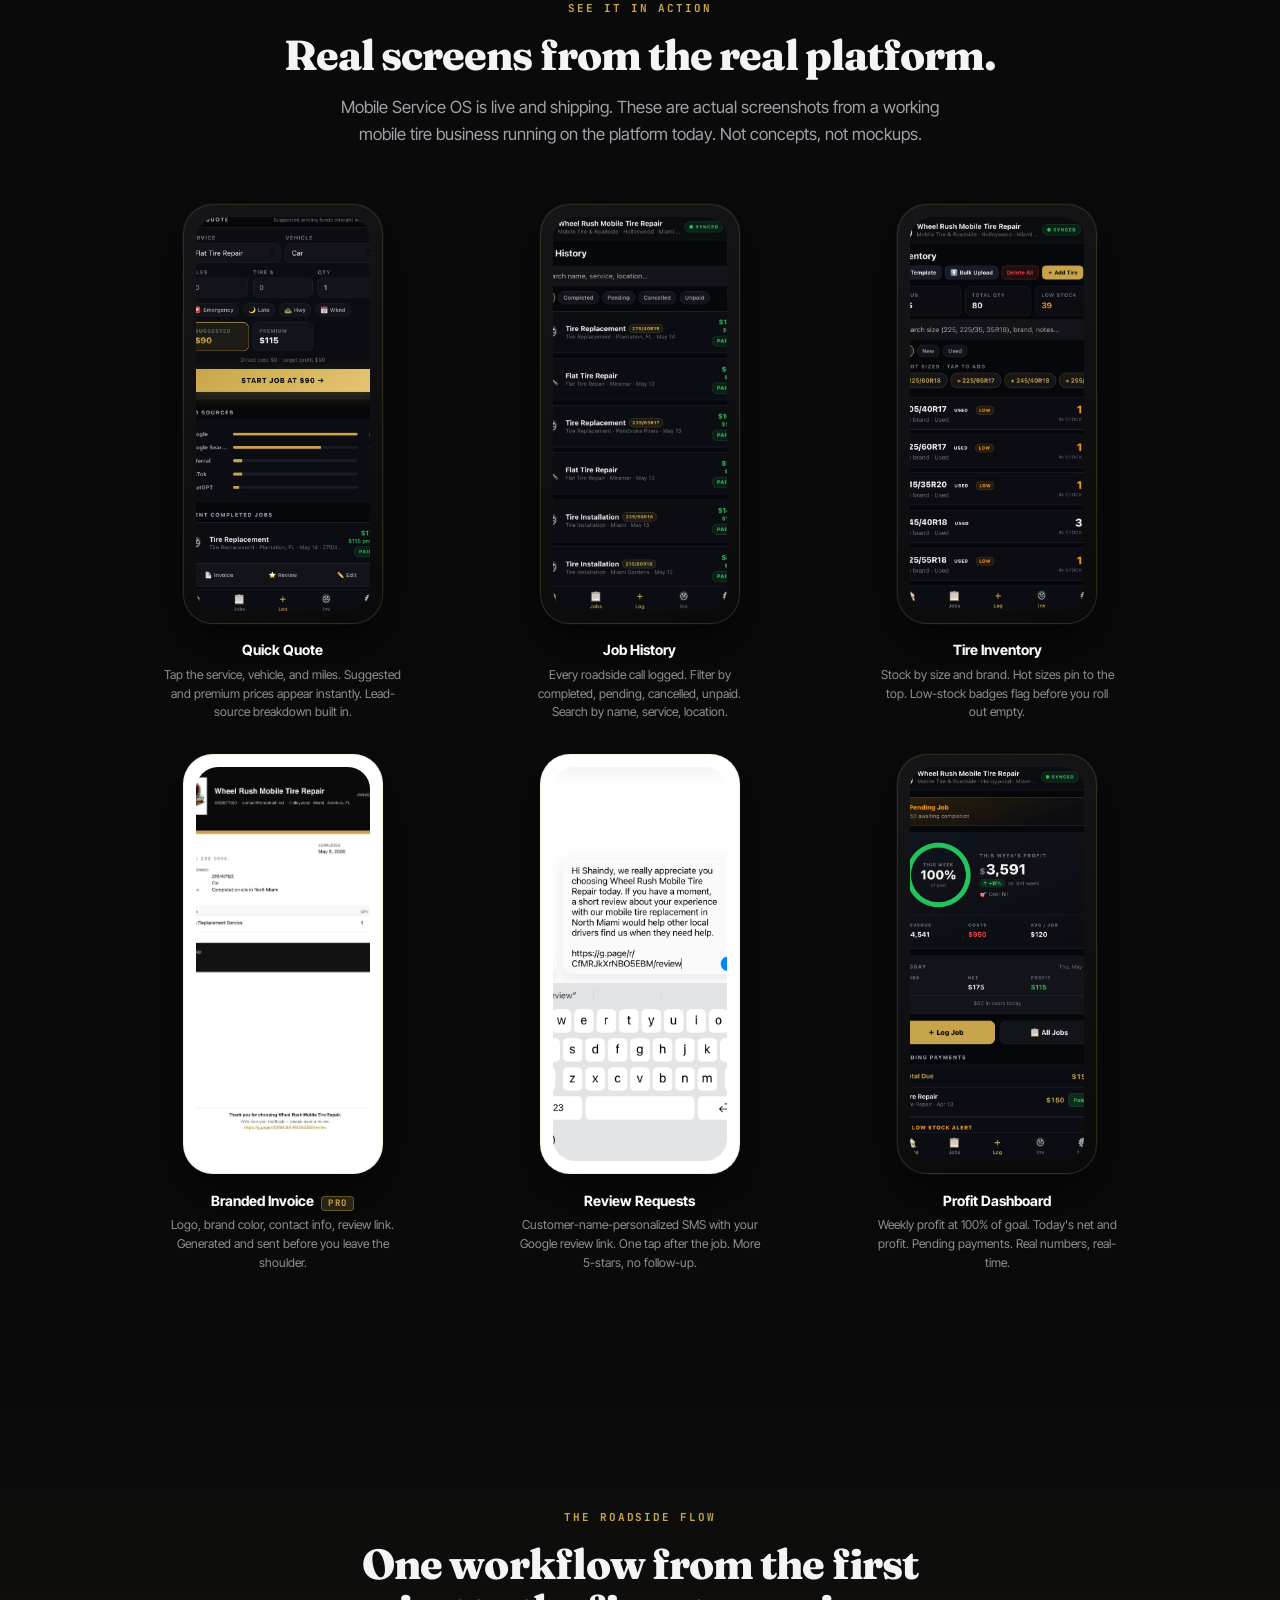
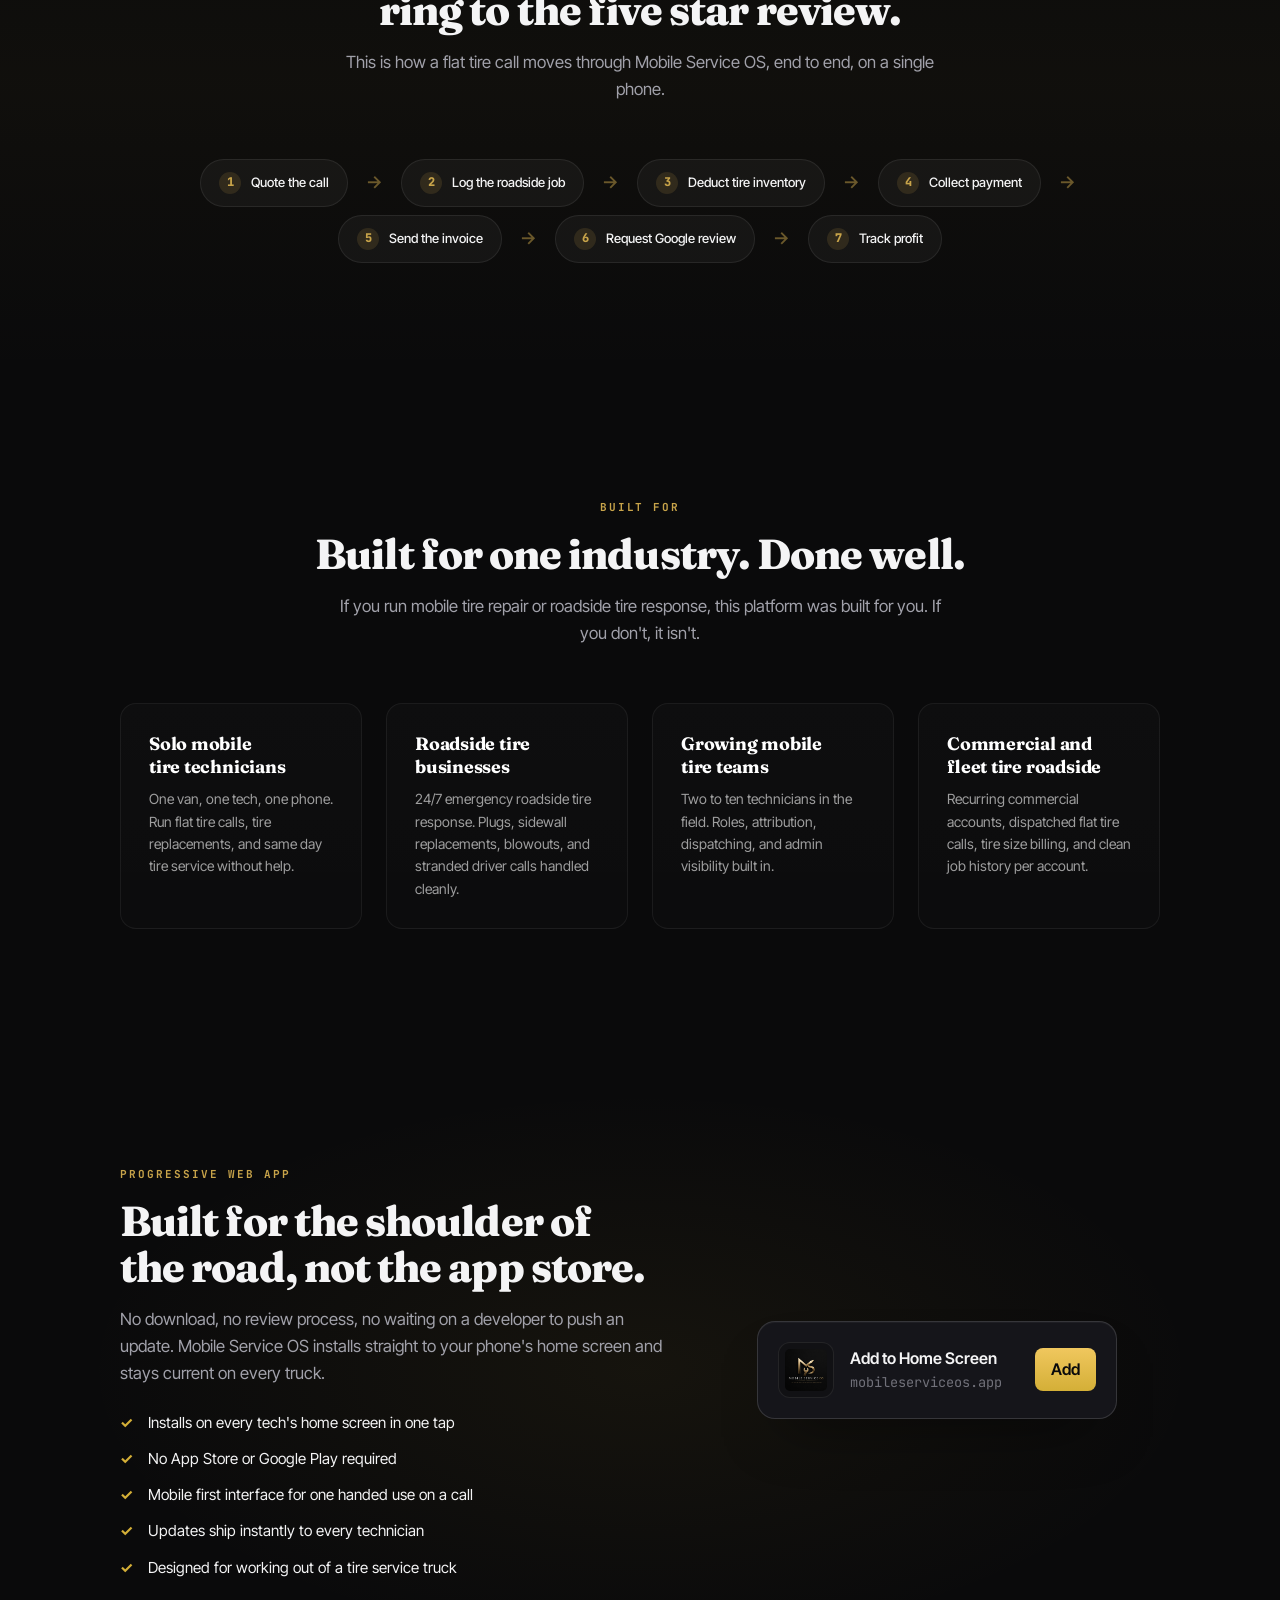
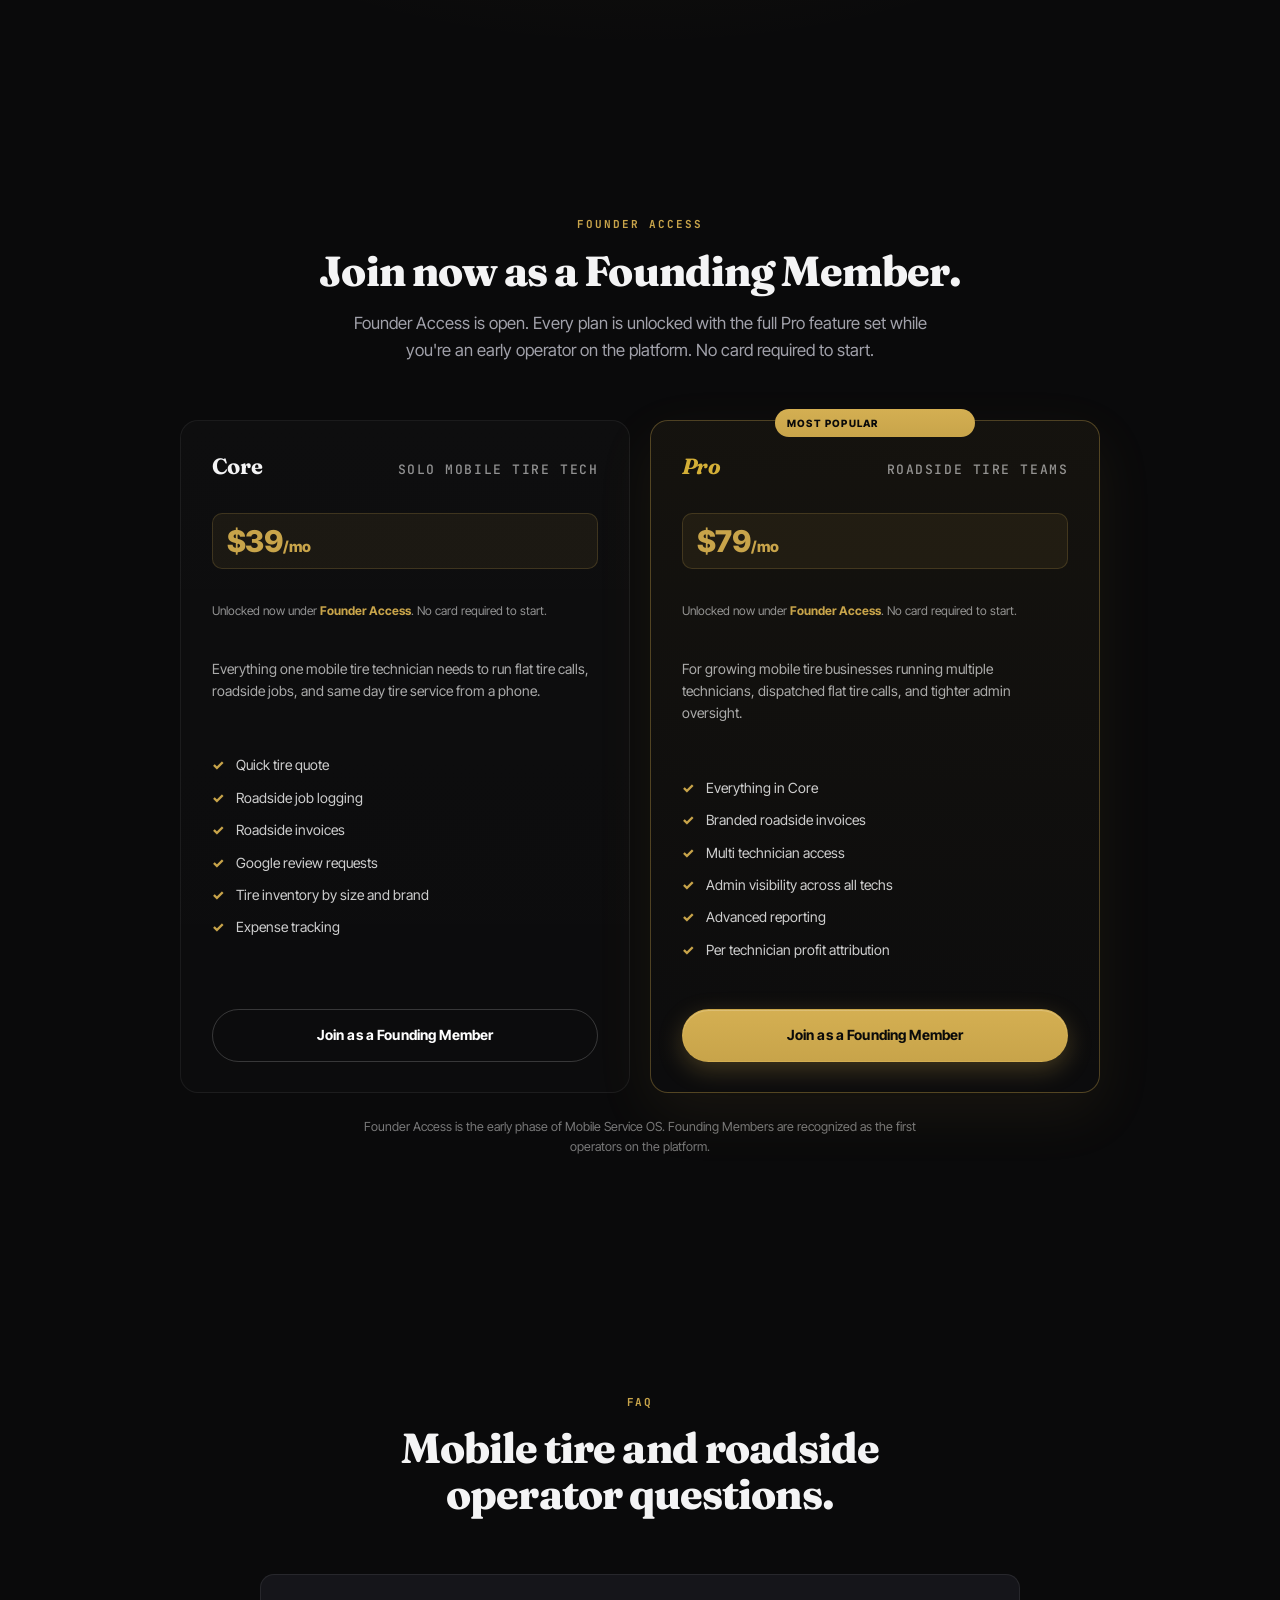
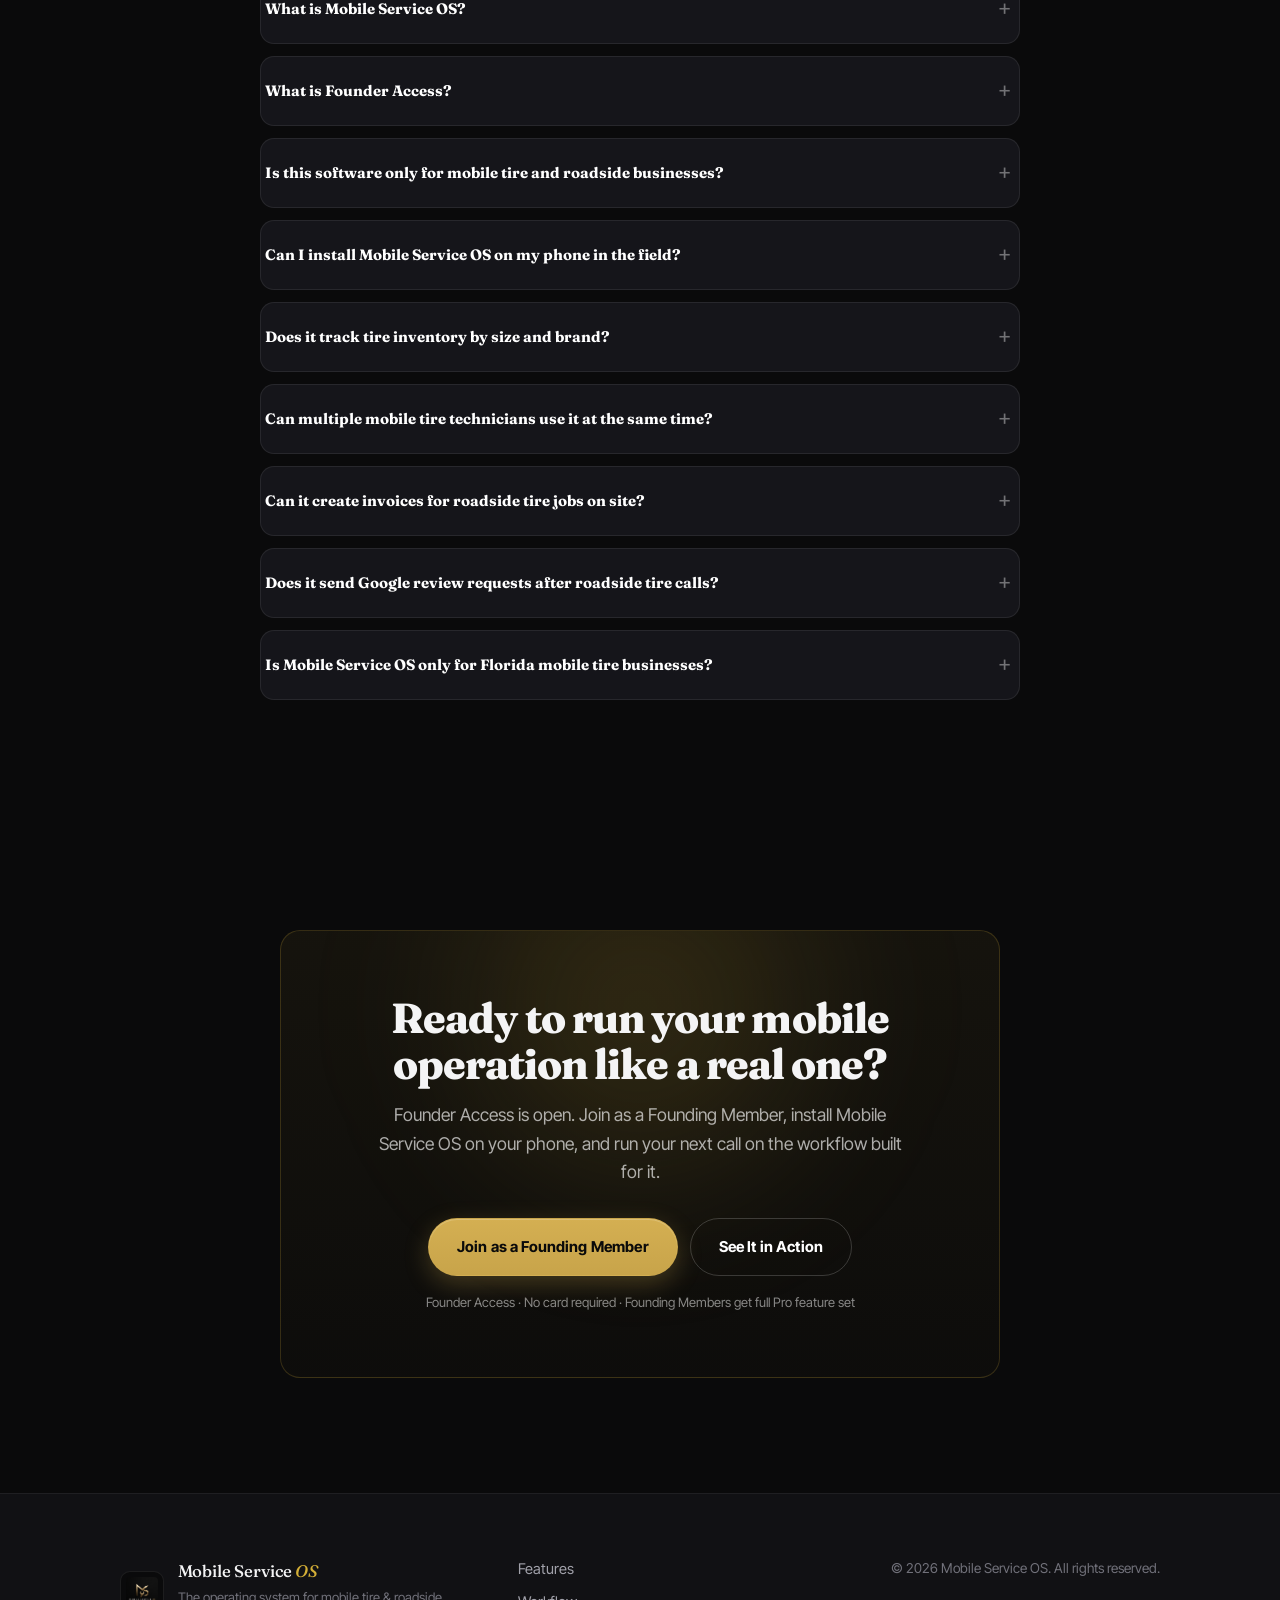
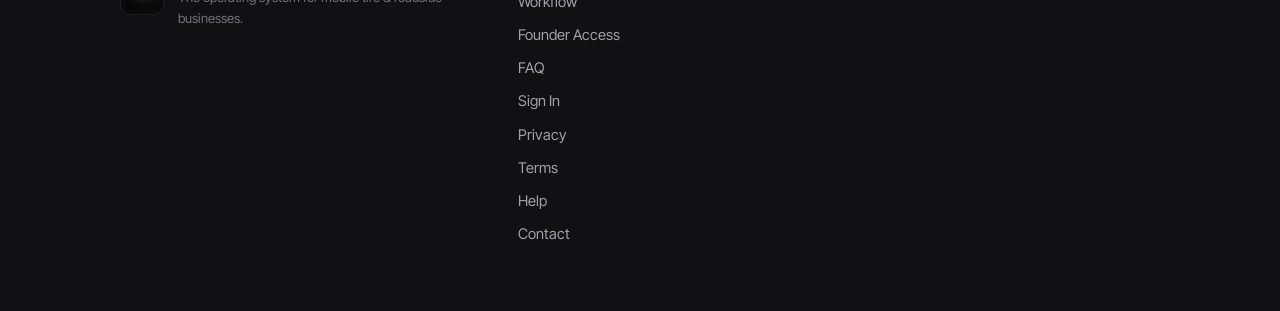
==== commit 47b71332: "pricing: remove founder discount, show standard rates Drop the "69% off → $12 / $25 founder rate" me" ====
--- a/index.html
+++ b/index.html
@@ -741,7 +741,7 @@
   "applicationCategory": "BusinessApplication",
   "applicationSubCategory": "Mobile Tire and Roadside Service Software",
   "operatingSystem": "Web, iOS, Android (PWA)",
-  "description": "Mobile Service OS is the operating system built only for mobile tire and roadside businesses. Quote calls, log roadside jobs, track tire inventory, send invoices, request reviews, and manage technicians from one mobile first platform. Founder Access is open now. Founding Members lock in a founder rate of 69 percent off their first 12 months when paid plans begin.",
+  "description": "Mobile Service OS is the operating system built only for mobile tire and roadside businesses. Quote calls, log roadside jobs, track tire inventory, send invoices, request reviews, and manage technicians from one mobile first platform. Founder Access is open now. No card required to start.",
   "url": "https://mobileserviceos.app",
   "offers": [
     {
@@ -750,7 +750,7 @@
       "category": "Subscription",
       "price": "39",
       "priceCurrency": "USD",
-      "description": "For solo mobile tire technicians running flat tire calls, roadside jobs, and same day tire service. Founder Access open now. Founding Members lock in 69 percent off their first 12 months when billing begins."
+      "description": "For solo mobile tire technicians running flat tire calls, roadside jobs, and same day tire service. Founder Access open now. No card required to start."
     },
     {
       "@type": "Offer",
@@ -758,7 +758,7 @@
       "category": "Subscription",
       "price": "79",
       "priceCurrency": "USD",
-      "description": "For roadside tire teams with multiple technicians, dispatched flat tire calls, and admin level reporting. Founder Access open now. Founding Members lock in approximately 69 percent off their first 12 months when billing begins."
+      "description": "For roadside tire teams with multiple technicians, dispatched flat tire calls, and admin level reporting. Founder Access open now. No card required to start."
     }
   ],
   "featureList": [
@@ -795,7 +795,7 @@
       "name": "What is Founder Access?",
       "acceptedAnswer": {
         "@type": "Answer",
-        "text": "Founder Access is the early access phase of Mobile Service OS. Sign up now and you join as a Founding Member with the full Pro feature set unlocked. Founding Members lock in a founder rate of 69% off for the first 12 months that applies to their account when paid plans begin. There is no charge during Founder Access and no card required to start."
+        "text": "Founder Access is the early access phase of Mobile Service OS. Sign up now and you join as a Founding Member with the full Pro feature set unlocked. There is no charge during Founder Access and no card required to start."
       }
     },
     {
@@ -906,7 +906,7 @@
       <a class="btn btn-outline btn-lg" href="#screenshots">See It in Action</a>
     </div>
     <div class="hero-trust" style="margin-top:14px;font-size:13px;color:rgba(255,255,255,0.5);">
-      Founder Access · No card required · Founding Member pricing locked to your account
+      Founder Access · No card required · Founding Members get full Pro feature set
     </div>
     <ul class="hero-meta" aria-label="Key benefits">
       <li><span aria-hidden="true">✓</span> Mobile-first, works on every phone</li>
@@ -1294,8 +1294,8 @@
   <div class="section-inner">
     <div class="section-head">
       <span class="kicker gold-kicker">Founder Access</span>
-      <h2 id="plans-title">Join now as a Founding Member. Lock in your founder rate.</h2>
-      <p class="section-sub">Founder Access is open. Every plan is unlocked with the full Pro feature set while you're an early operator on the platform, and your Founding Member rate is reserved to your account for when paid plans begin. No card required to start.</p>
+      <h2 id="plans-title">Join now as a Founding Member.</h2>
+      <p class="section-sub">Founder Access is open. Every plan is unlocked with the full Pro feature set while you're an early operator on the platform. No card required to start.</p>
     </div>
     <div class="plan-grid">
       <article class="plan">
@@ -1304,12 +1304,10 @@
           <span class="plan-tag">Solo Mobile Tire Tech</span>
         </header>
         <div class="founder-rate">
-          <span class="fr-was">$39</span>
-          <span class="fr-now">$12<span style="font-size:15px;">/mo</span></span>
-          <span class="fr-unit">Founder rate · 69% off your first 12 months</span>
+          <span class="fr-now">$39<span style="font-size:15px;">/mo</span></span>
         </div>
         <p class="founder-note">
-          Unlocked now under <strong>Founder Access</strong>. Your founder rate is locked to your account and applies when paid plans begin. Standard pricing is $39/mo.
+          Unlocked now under <strong>Founder Access</strong>. No card required to start.
         </p>
         <p class="plan-desc">Everything one mobile tire technician needs to run flat tire calls, roadside jobs, and same day tire service from a phone.</p>
         <ul class="plan-list">
@@ -1329,12 +1327,10 @@
           <span class="plan-tag">Roadside Tire Teams</span>
         </header>
         <div class="founder-rate">
-          <span class="fr-was">$79</span>
-          <span class="fr-now">$25<span style="font-size:15px;">/mo</span></span>
-          <span class="fr-unit">Founder rate · approx 69% off your first 12 months</span>
+          <span class="fr-now">$79<span style="font-size:15px;">/mo</span></span>
         </div>
         <p class="founder-note">
-          Unlocked now under <strong>Founder Access</strong>. Your founder rate is locked to your account and applies when paid plans begin. Standard pricing is $79/mo.
+          Unlocked now under <strong>Founder Access</strong>. No card required to start.
         </p>
         <p class="plan-desc">For growing mobile tire businesses running multiple technicians, dispatched flat tire calls, and tighter admin oversight.</p>
         <ul class="plan-list">
@@ -1349,7 +1345,7 @@
       </article>
     </div>
     <p style="text-align:center;margin-top:24px;font-size:12.5px;color:rgba(255,255,255,0.45);max-width:560px;margin-left:auto;margin-right:auto;line-height:1.6;">
-      Founder rates shown reflect 69% off standard pricing for the first 12 months. Founding Member accounts keep their founder pricing reserved as the platform grows.
+      Founder Access is the early phase of Mobile Service OS. Founding Members are recognized as the first operators on the platform.
     </p>
   </div>
 </section>
@@ -1368,11 +1364,7 @@
       </details>
       <details style="border-top:1px solid rgba(255,255,255,0.08);padding:6px 0;">
         <summary style="padding:16px 4px;font-size:15px;font-weight:700;color:#fff;cursor:pointer;list-style:none;position:relative;padding-right:30px;">What is Founder Access?</summary>
-        <p style="padding:0 4px 18px 4px;font-size:14px;color:rgba(255,255,255,0.65);line-height:1.6;margin:0;">Founder Access is the early access phase of Mobile Service OS. Sign up now and you join as a Founding Member with the full Pro feature set unlocked. Founding Members lock in a founder rate of 69 percent off for the first 12 months that applies to your account when paid plans begin. There's no charge during Founder Access and no card required to start.</p>
-      </details>
-      <details style="border-top:1px solid rgba(255,255,255,0.08);padding:6px 0;">
-        <summary style="padding:16px 4px;font-size:15px;font-weight:700;color:#fff;cursor:pointer;list-style:none;position:relative;padding-right:30px;">What happens to my founder rate when paid plans begin?</summary>
-        <p style="padding:0 4px 18px 4px;font-size:14px;color:rgba(255,255,255,0.65);line-height:1.6;margin:0;">Your founder rate is reserved to your account. When paid plans begin, Founding Members get 69% off for their first 12 months, then move to standard pricing. You'll always be recognized as a Founding Member, and you'll be notified well before any billing starts, and nothing is charged to a card you didn't enter.</p>
+        <p style="padding:0 4px 18px 4px;font-size:14px;color:rgba(255,255,255,0.65);line-height:1.6;margin:0;">Founder Access is the early access phase of Mobile Service OS. Sign up now and you join as a Founding Member with the full Pro feature set unlocked. There's no charge during Founder Access and no card required to start.</p>
       </details>
       <details style="border-top:1px solid rgba(255,255,255,0.08);padding:6px 0;">
         <summary style="padding:16px 4px;font-size:15px;font-weight:700;color:#fff;cursor:pointer;list-style:none;position:relative;padding-right:30px;">Is this software only for mobile tire and roadside businesses?</summary>
@@ -1417,7 +1409,7 @@
       <a class="btn btn-outline btn-lg" href="#screenshots">See It in Action</a>
     </div>
     <div style="margin-top:14px;font-size:13px;color:rgba(255,255,255,0.5);">
-      Founder Access · No card required · Founding Member pricing locked to your account
+      Founder Access · No card required · Founding Members get full Pro feature set
     </div>
   </div>
 </section>
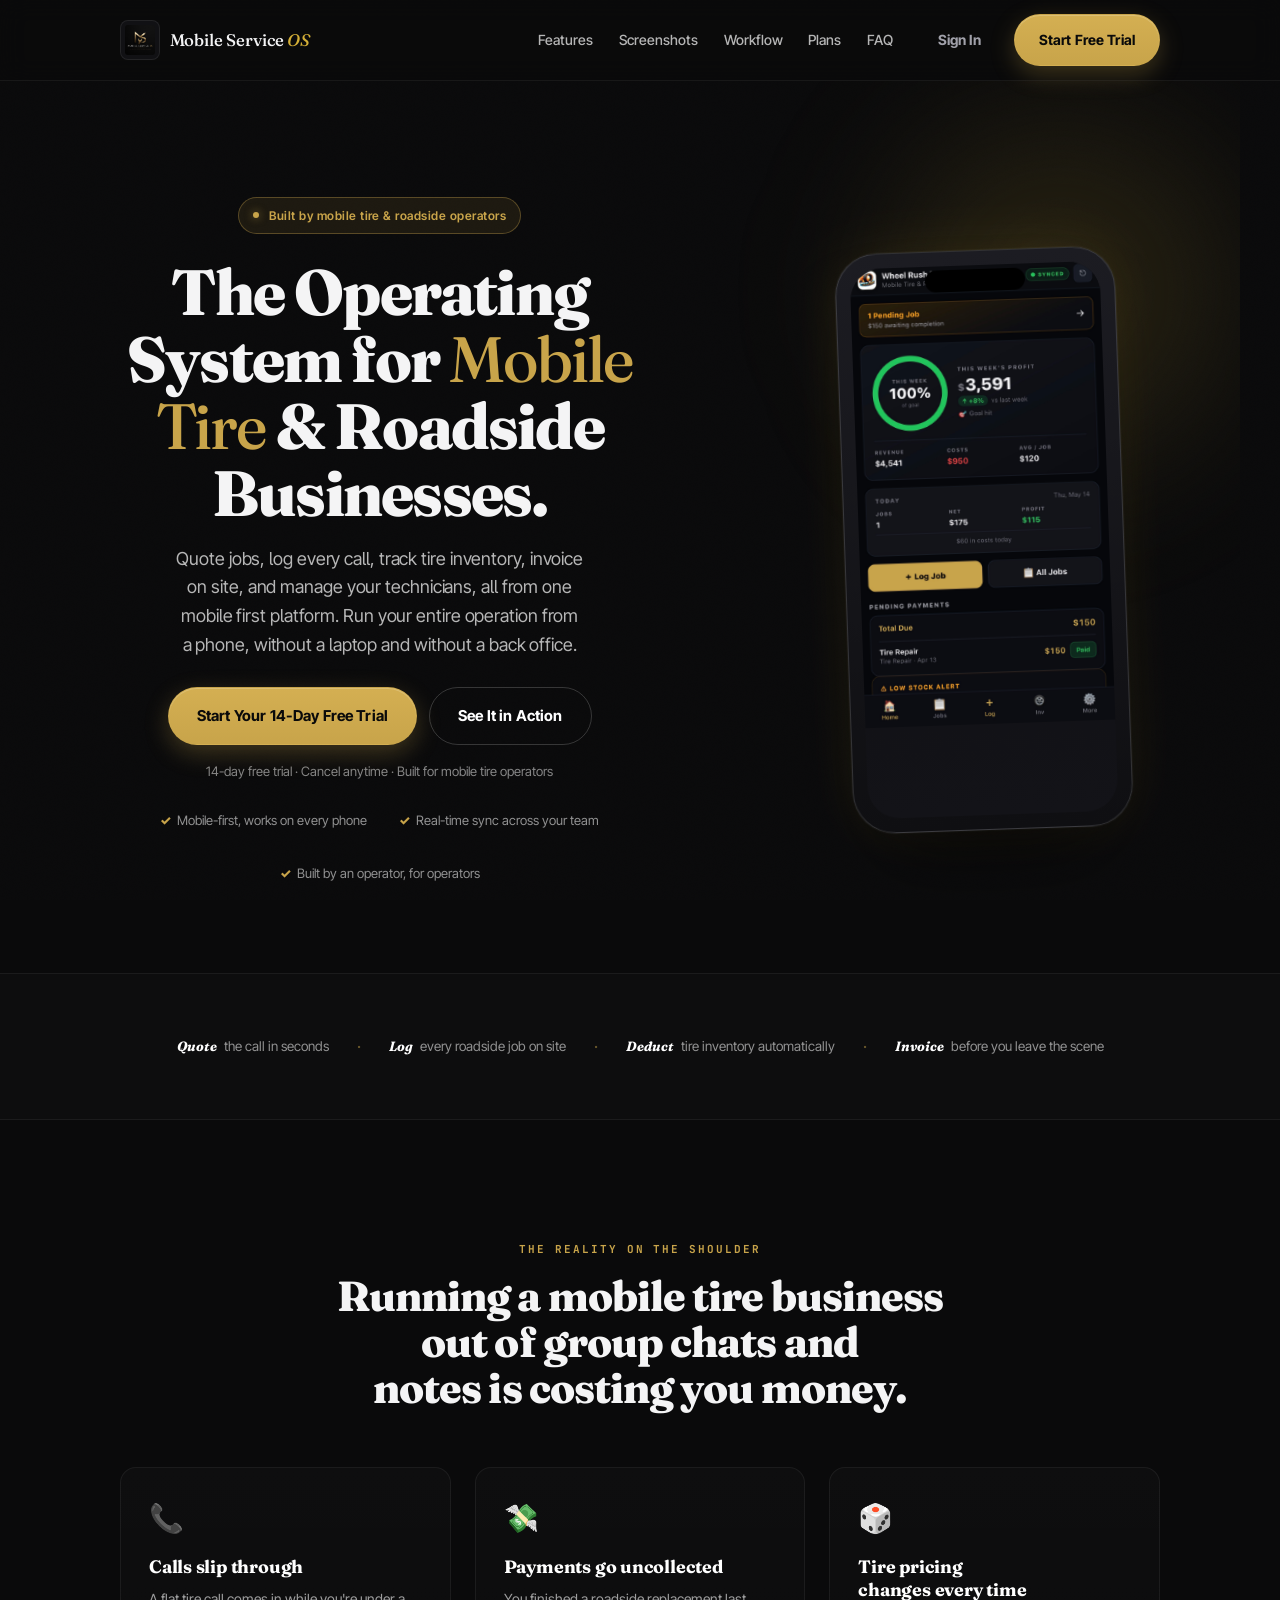
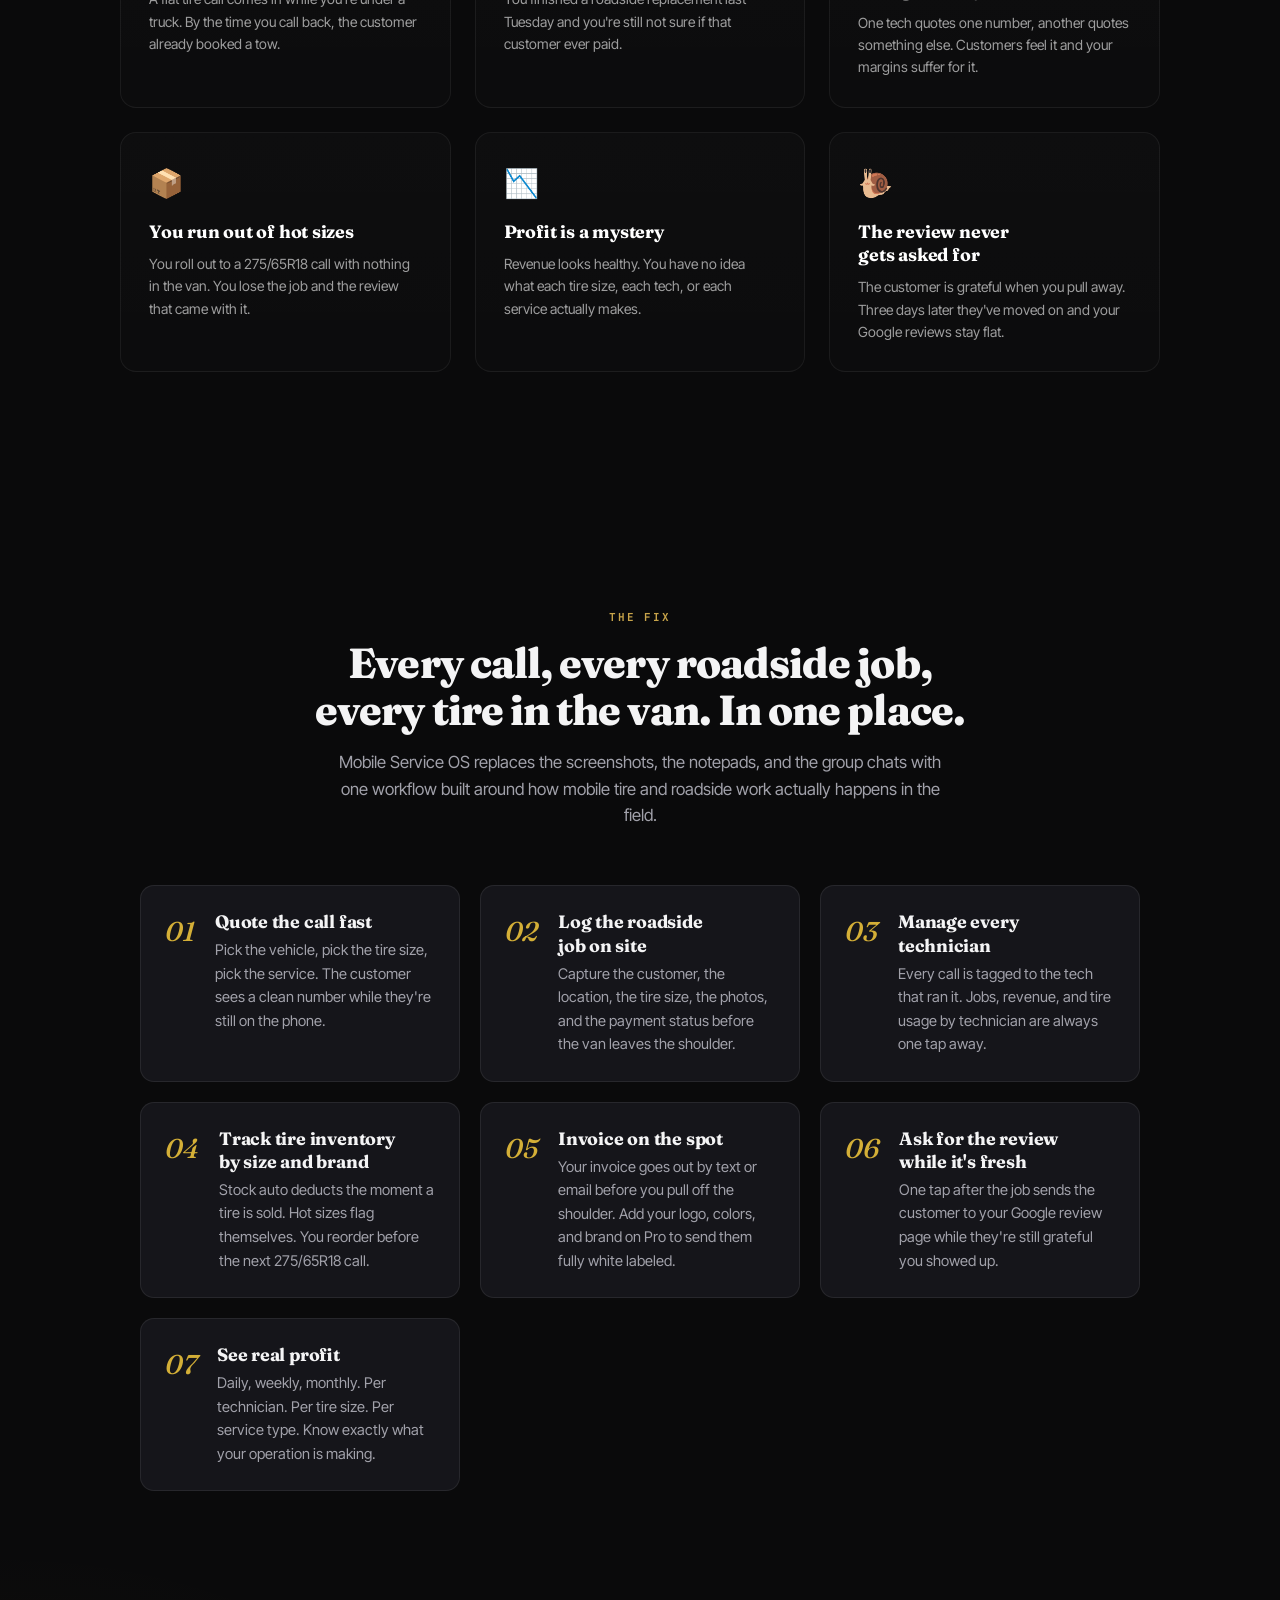
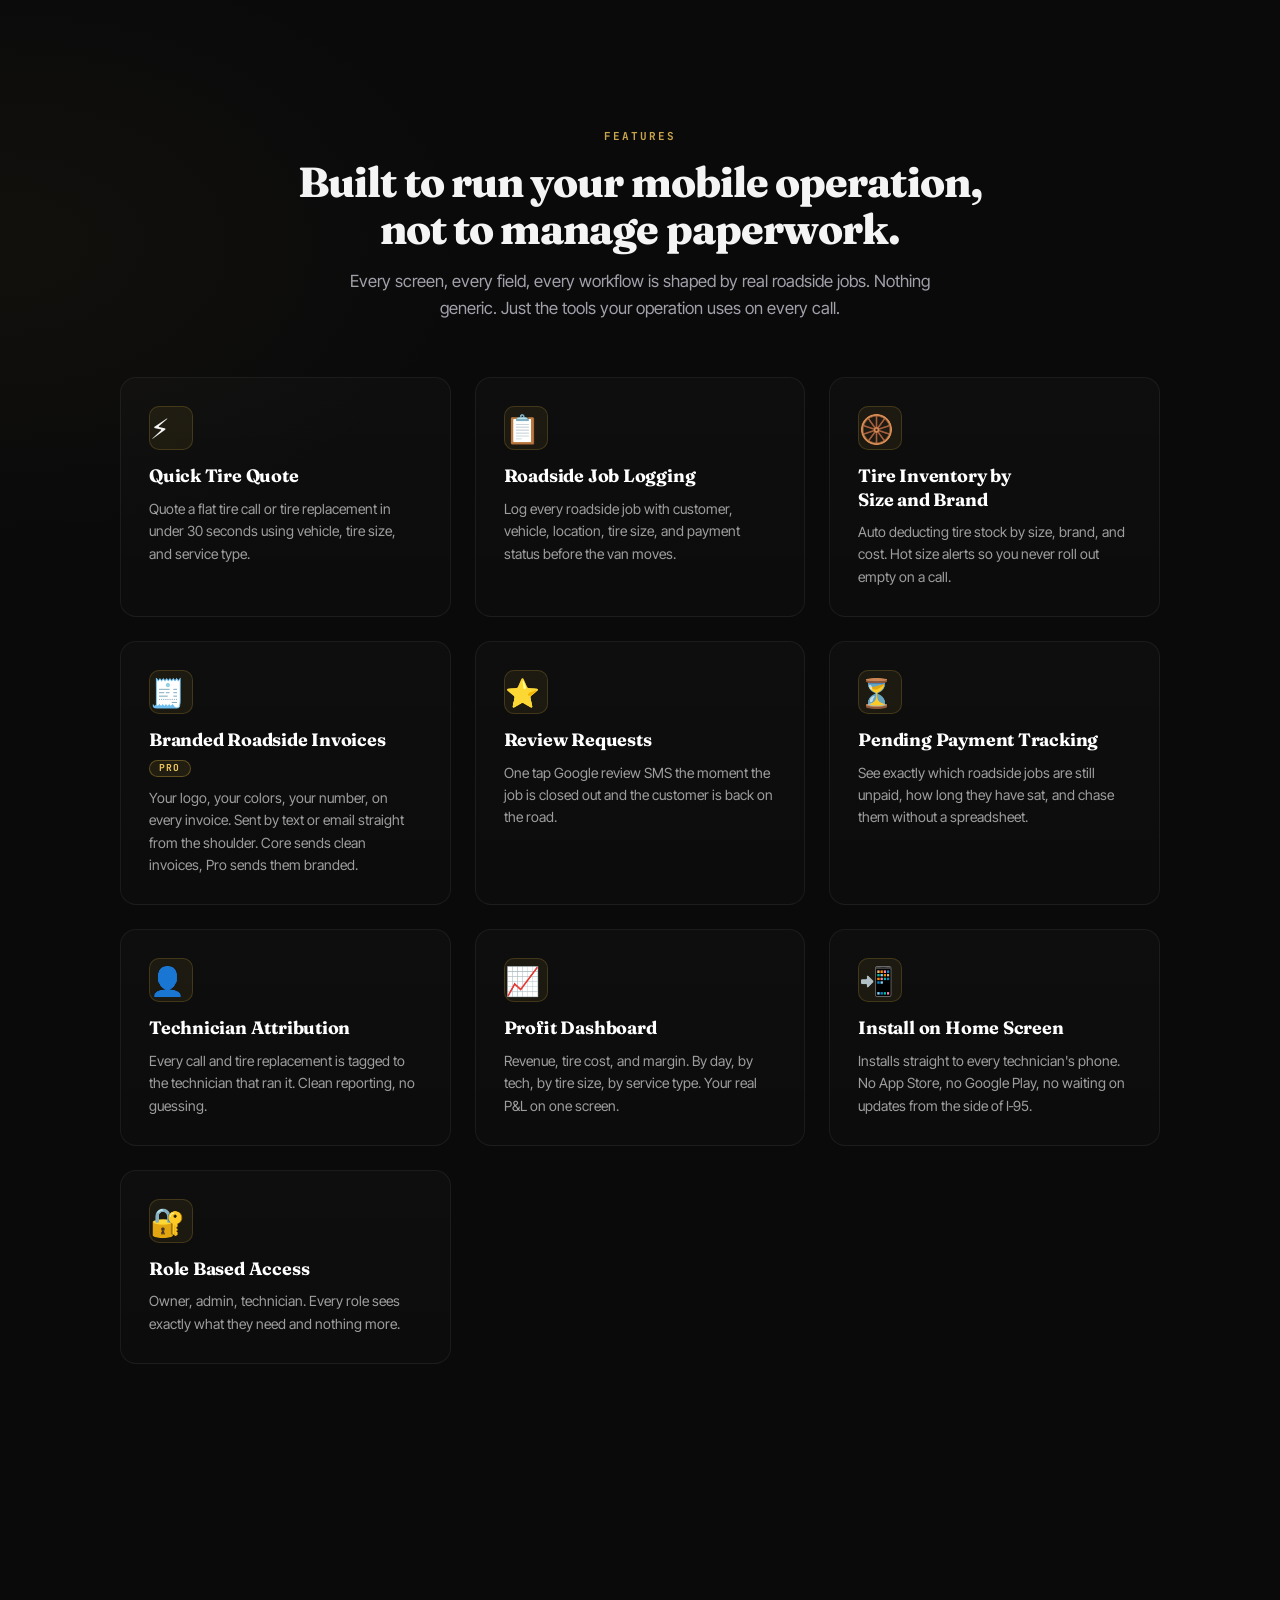
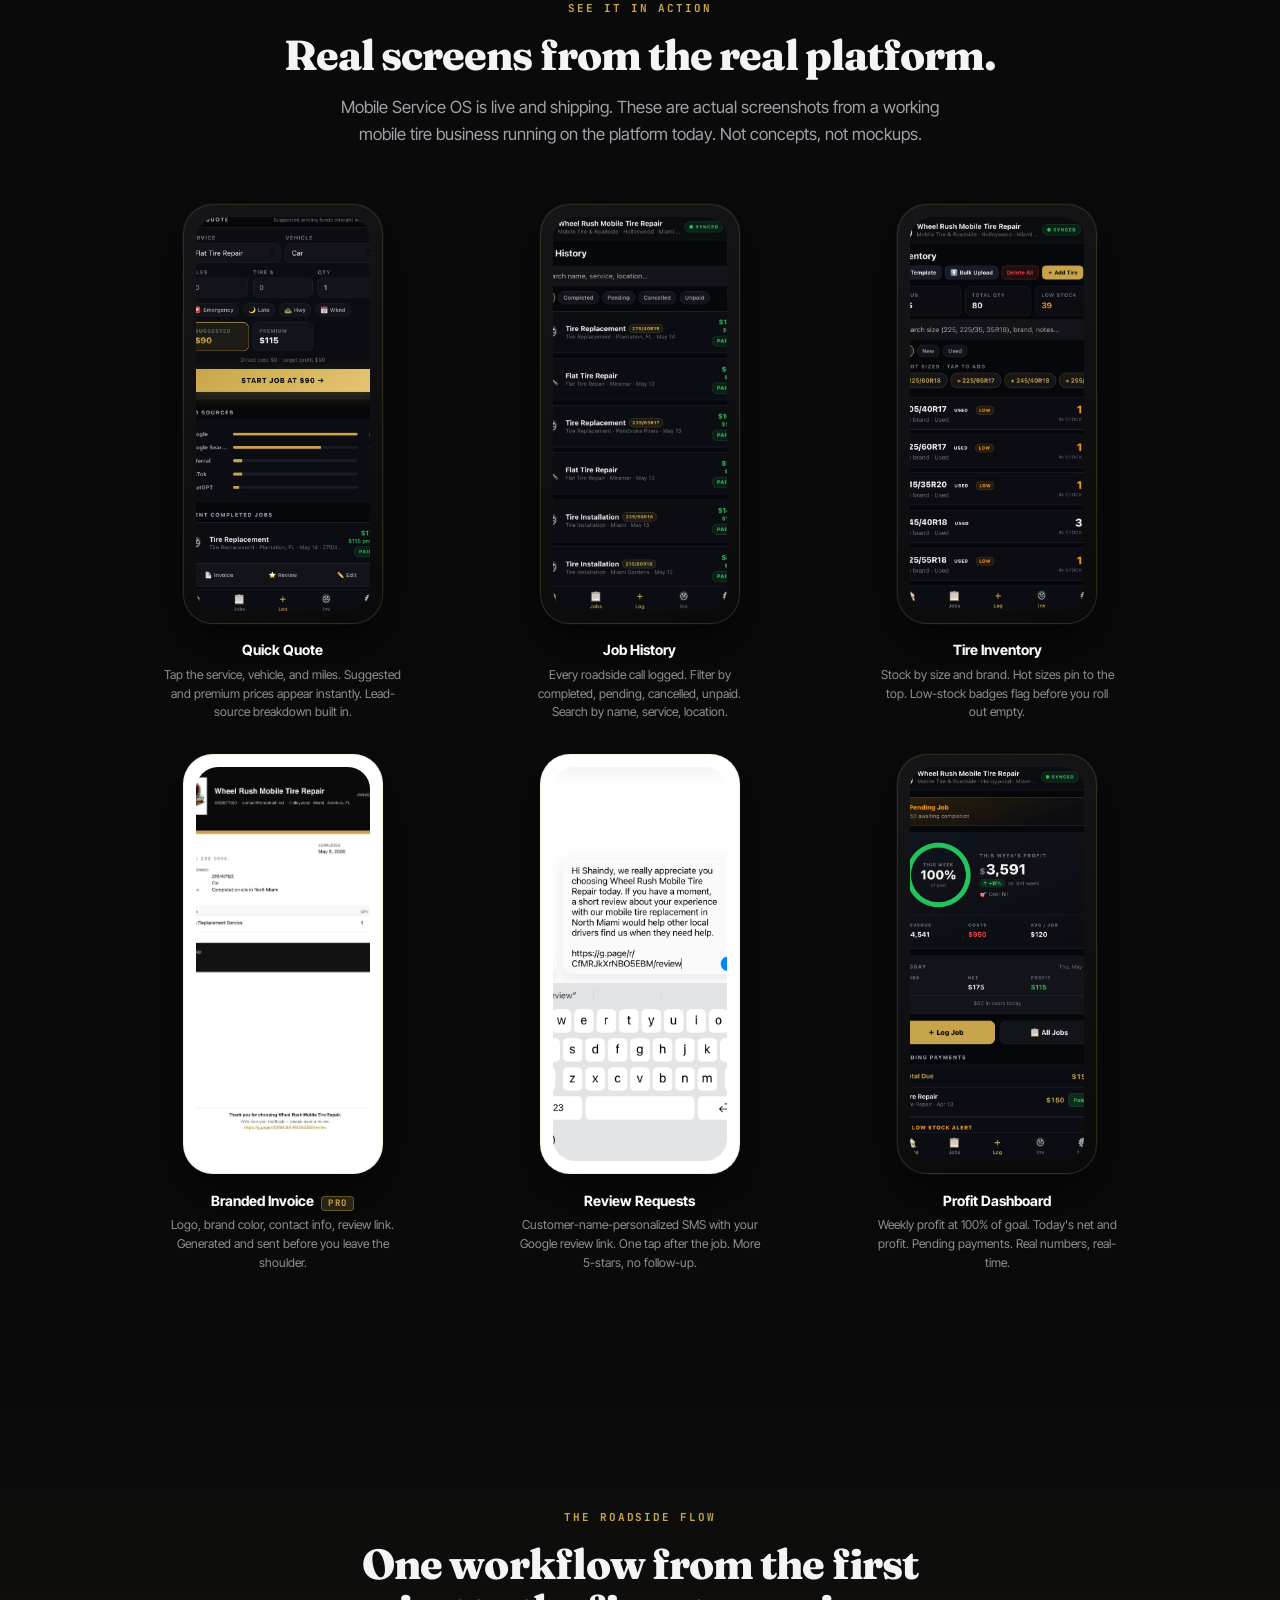
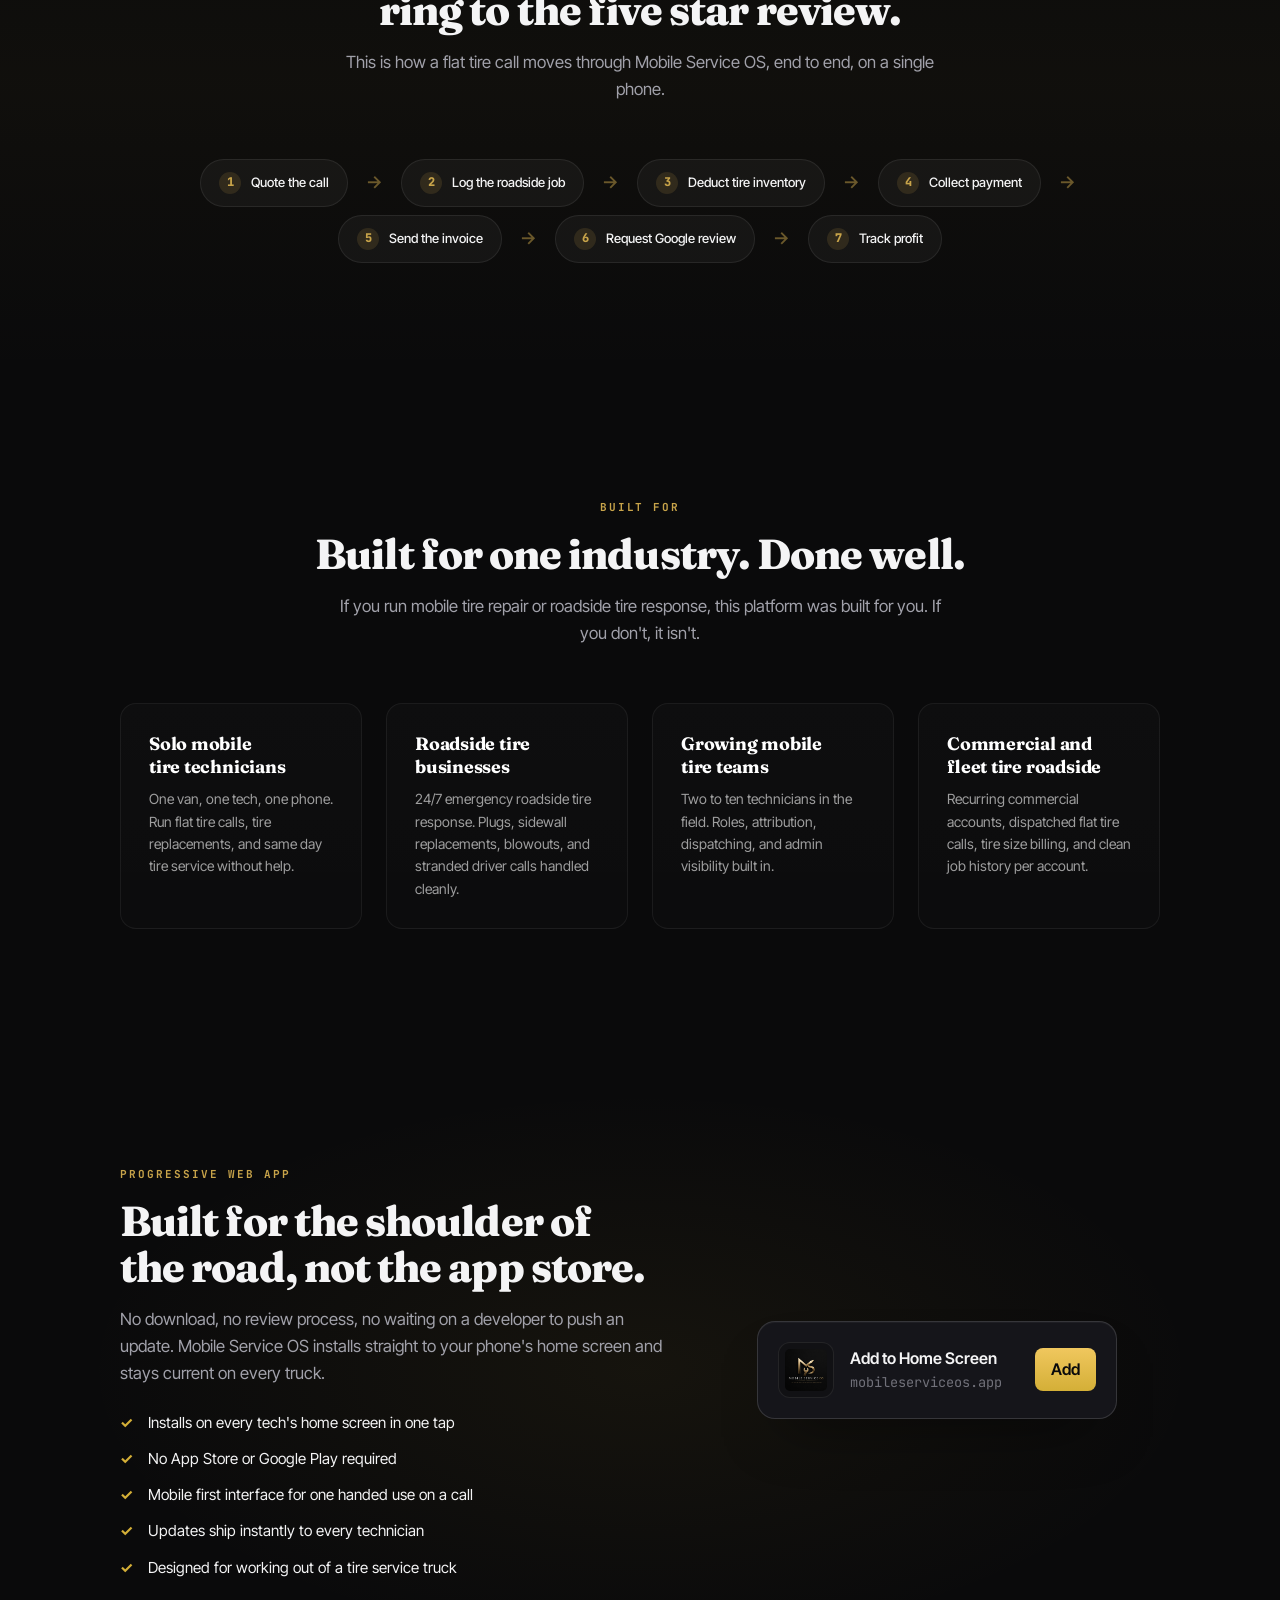
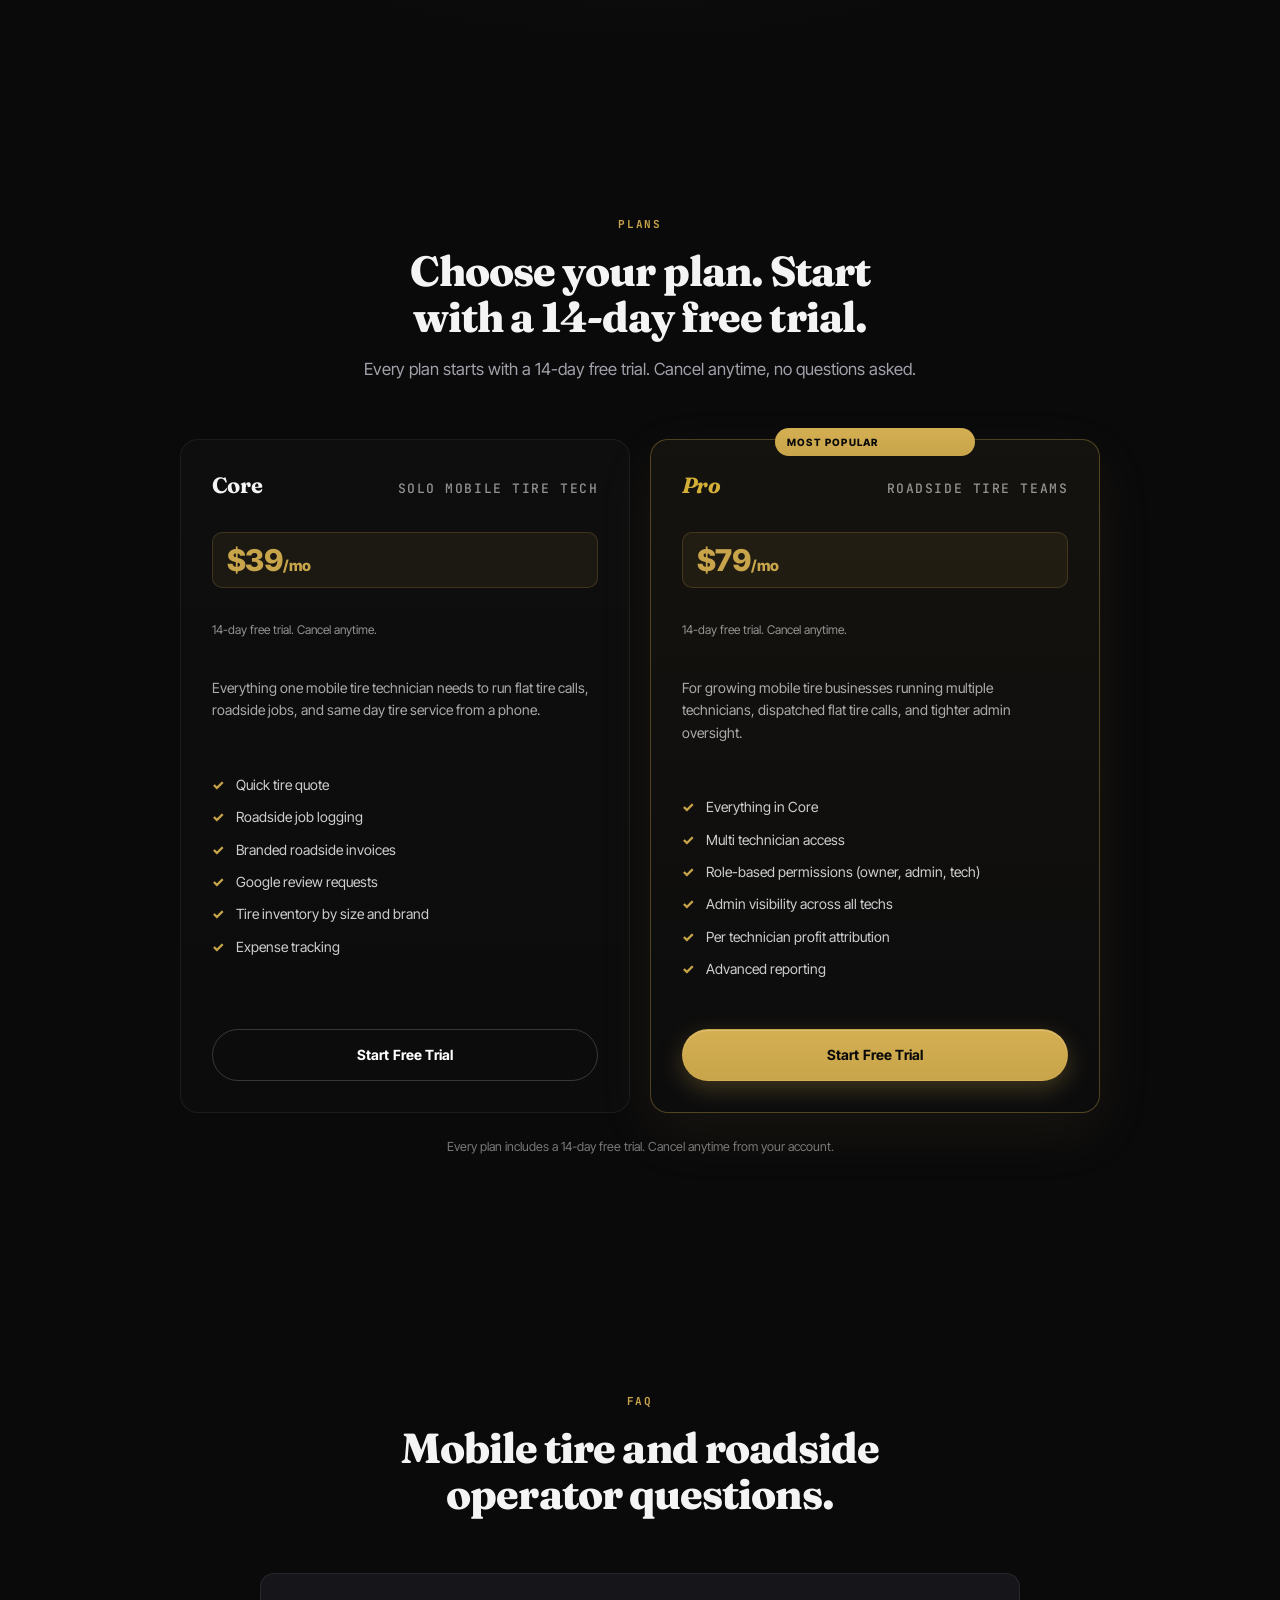
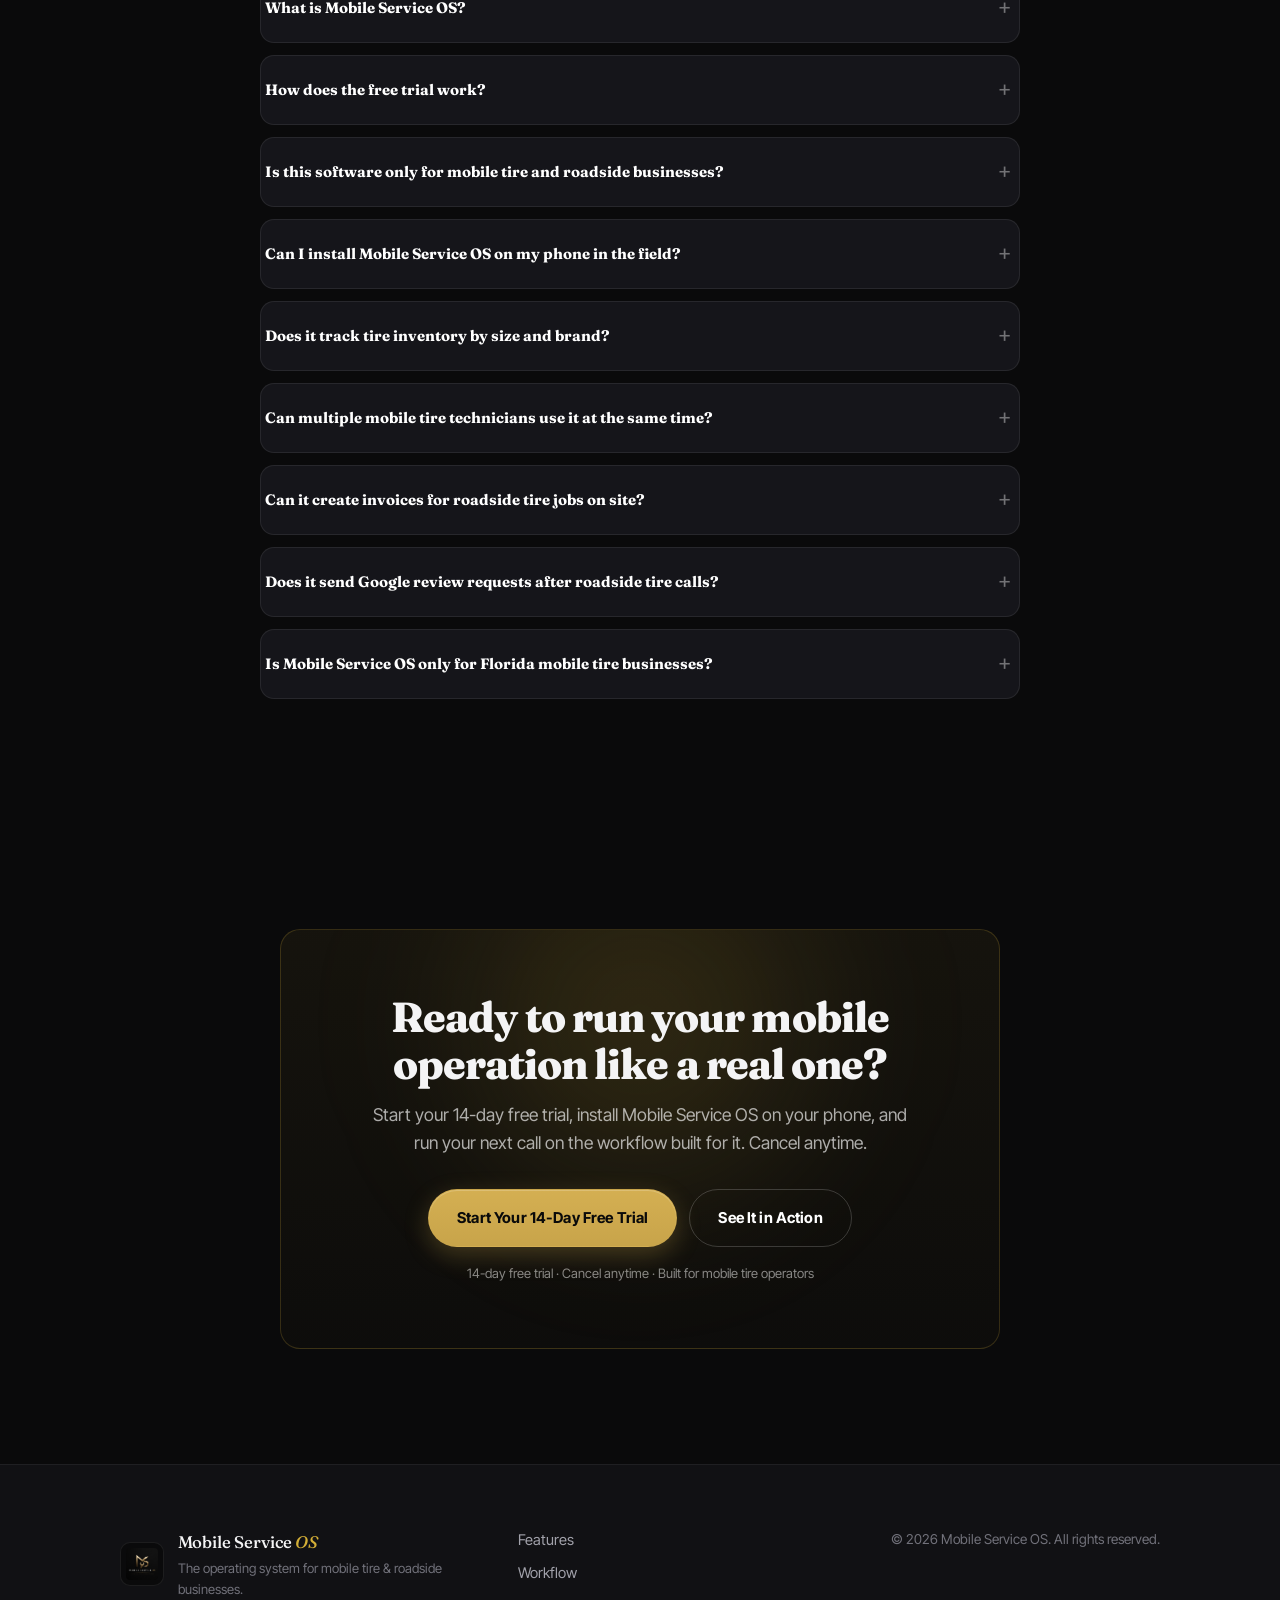
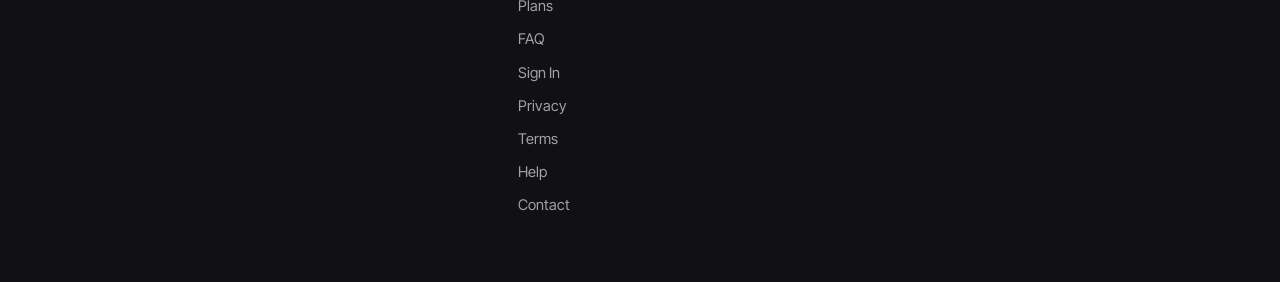
==== commit 122c5f52: "paywall: replace Founder Access framing with 14-day free trial Marketing pivot from "no card require" ====
--- a/index.html
+++ b/index.html
@@ -6,7 +6,7 @@
 <meta name="theme-color" content="#0a0a0a" />
 
 <title>Mobile Service OS | Operating System for Mobile Tire &amp; Roadside Businesses</title>
-<meta name="description" content="Mobile Service OS is the operating system for mobile tire and roadside businesses. Quote calls, log roadside jobs, track tire inventory, send invoices, and manage technicians from one mobile first platform. Founder Access open now." />
+<meta name="description" content="Mobile Service OS is the operating system for mobile tire and roadside businesses. Quote calls, log roadside jobs, track tire inventory, send invoices, and manage technicians from one mobile first platform. Start your 14-day free trial." />
 <meta name="keywords" content="mobile tire business software, roadside assistance software, mobile tire repair app, mobile tire technician software, roadside tire service software, mobile tire inventory tracking, flat tire dispatch software, emergency roadside tire app, mobile tire invoice app, same day tire service software" />
 <meta name="author" content="Mobile Service OS" />
 <meta name="robots" content="index, follow, max-image-preview:large" />
@@ -16,7 +16,7 @@
 <meta property="og:type" content="website" />
 <meta property="og:site_name" content="Mobile Service OS" />
 <meta property="og:title" content="Mobile Service OS | Built for Mobile Tire &amp; Roadside Businesses" />
-<meta property="og:description" content="The operating system for mobile tire and roadside businesses. Quote calls, track inventory, dispatch technicians, invoice on site. Founder Access open now." />
+<meta property="og:description" content="The operating system for mobile tire and roadside businesses. Quote calls, track inventory, dispatch technicians, invoice on site. Start your 14-day free trial." />
 <meta property="og:url" content="https://mobileserviceos.app/" />
 <meta property="og:image" content="https://mobileserviceos.app/logo.png" />
 <meta property="og:image:alt" content="Mobile Service OS logo" />
@@ -25,7 +25,7 @@
 <!-- Twitter -->
 <meta name="twitter:card" content="summary_large_image" />
 <meta name="twitter:title" content="Mobile Service OS | Operating System for Mobile Tire &amp; Roadside Businesses" />
-<meta name="twitter:description" content="Run your mobile tire and roadside business from one platform. Quote calls, log jobs, track inventory, invoice on site. Founder Access open now." />
+<meta name="twitter:description" content="Run your mobile tire and roadside business from one platform. Quote calls, log jobs, track inventory, invoice on site. Start your 14-day free trial." />
 <meta name="twitter:image" content="https://mobileserviceos.app/logo.png" />
 
 <!-- Favicons & PWA -->
@@ -741,24 +741,24 @@
   "applicationCategory": "BusinessApplication",
   "applicationSubCategory": "Mobile Tire and Roadside Service Software",
   "operatingSystem": "Web, iOS, Android (PWA)",
-  "description": "Mobile Service OS is the operating system built only for mobile tire and roadside businesses. Quote calls, log roadside jobs, track tire inventory, send invoices, request reviews, and manage technicians from one mobile first platform. Founder Access is open now. No card required to start.",
+  "description": "Mobile Service OS is the operating system built only for mobile tire and roadside businesses. Quote calls, log roadside jobs, track tire inventory, send invoices, request reviews, and manage technicians from one mobile first platform. Every plan starts with a 14-day free trial. Cancel anytime.",
   "url": "https://mobileserviceos.app",
   "offers": [
     {
       "@type": "Offer",
-      "name": "Core, Founder Access",
+      "name": "Core",
       "category": "Subscription",
       "price": "39",
       "priceCurrency": "USD",
-      "description": "For solo mobile tire technicians running flat tire calls, roadside jobs, and same day tire service. Founder Access open now. No card required to start."
+      "description": "For solo mobile tire technicians running flat tire calls, roadside jobs, and same day tire service. Includes a 14-day free trial. Cancel anytime."
     },
     {
       "@type": "Offer",
-      "name": "Pro, Founder Access",
+      "name": "Pro",
       "category": "Subscription",
       "price": "79",
       "priceCurrency": "USD",
-      "description": "For roadside tire teams with multiple technicians, dispatched flat tire calls, and admin level reporting. Founder Access open now. No card required to start."
+      "description": "For roadside tire teams with multiple technicians, dispatched flat tire calls, and admin level reporting. Includes a 14-day free trial. Cancel anytime."
     }
   ],
   "featureList": [
@@ -792,10 +792,10 @@
     },
     {
       "@type": "Question",
-      "name": "What is Founder Access?",
+      "name": "How does the free trial work?",
       "acceptedAnswer": {
         "@type": "Answer",
-        "text": "Founder Access is the early access phase of Mobile Service OS. Sign up now and you join as a Founding Member with the full Pro feature set unlocked. There is no charge during Founder Access and no card required to start."
+        "text": "Every plan starts with a 14-day free trial. You get the full feature set of the plan you pick from day one with no usage limits. Cancel anytime from your account before the trial ends and you will never be charged. If you do not cancel, billing begins on day 15 at the standard plan rate."
       }
     },
     {
@@ -875,12 +875,12 @@
       <a href="#features">Features</a>
       <a href="#screenshots">Screenshots</a>
       <a href="#workflow">Workflow</a>
-      <a href="#plans">Founder Access</a>
+      <a href="#plans">Plans</a>
       <a href="#faq">FAQ</a>
     </nav>
     <div class="nav-cta">
       <a class="btn btn-ghost" href="https://app.mobileserviceos.app">Sign In</a>
-      <a class="btn btn-gold" href="https://app.mobileserviceos.app">Get Founder Access</a>
+      <a class="btn btn-gold" href="https://app.mobileserviceos.app">Start Free Trial</a>
     </div>
   </div>
 </header>
@@ -893,7 +893,7 @@
   <div class="hero-inner">
     <div class="eyebrow founder-eyebrow">
       <span class="dot"></span>
-      <span>Founder Access is open. Built by mobile tire &amp; roadside operators</span>
+      <span>Built by mobile tire &amp; roadside operators</span>
     </div>
     <h1 id="hero-title">
       The Operating System for <em>Mobile Tire</em> &amp; Roadside Businesses.
@@ -902,11 +902,11 @@
       Quote jobs, log every call, track tire inventory, invoice on site, and manage your technicians, all from one mobile first platform. Run your entire operation from a phone, without a laptop and without a back office.
     </p>
     <div class="cta-row">
-      <a class="btn btn-gold btn-lg" href="https://app.mobileserviceos.app">Join as a Founding Member</a>
+      <a class="btn btn-gold btn-lg" href="https://app.mobileserviceos.app">Start Your 14-Day Free Trial</a>
       <a class="btn btn-outline btn-lg" href="#screenshots">See It in Action</a>
     </div>
     <div class="hero-trust" style="margin-top:14px;font-size:13px;color:rgba(255,255,255,0.5);">
-      Founder Access · No card required · Founding Members get full Pro feature set
+      14-day free trial · Cancel anytime · Built for mobile tire operators
     </div>
     <ul class="hero-meta" aria-label="Key benefits">
       <li><span aria-hidden="true">✓</span> Mobile-first, works on every phone</li>
@@ -1289,13 +1289,13 @@
   </div>
 </section>
 
-<!-- PLANS / FOUNDER ACCESS -->
+<!-- PLANS -->
 <section class="section plans" id="plans" aria-labelledby="plans-title">
   <div class="section-inner">
     <div class="section-head">
-      <span class="kicker gold-kicker">Founder Access</span>
-      <h2 id="plans-title">Join now as a Founding Member.</h2>
-      <p class="section-sub">Founder Access is open. Every plan is unlocked with the full Pro feature set while you're an early operator on the platform. No card required to start.</p>
+      <span class="kicker gold-kicker">Plans</span>
+      <h2 id="plans-title">Choose your plan. Start with a 14-day free trial.</h2>
+      <p class="section-sub">Every plan starts with a 14-day free trial. Cancel anytime, no questions asked.</p>
     </div>
     <div class="plan-grid">
       <article class="plan">
@@ -1307,18 +1307,18 @@
           <span class="fr-now">$39<span style="font-size:15px;">/mo</span></span>
         </div>
         <p class="founder-note">
-          Unlocked now under <strong>Founder Access</strong>. No card required to start.
+          14-day free trial. Cancel anytime.
         </p>
         <p class="plan-desc">Everything one mobile tire technician needs to run flat tire calls, roadside jobs, and same day tire service from a phone.</p>
         <ul class="plan-list">
           <li>Quick tire quote</li>
           <li>Roadside job logging</li>
-          <li>Roadside invoices</li>
+          <li>Branded roadside invoices</li>
           <li>Google review requests</li>
           <li>Tire inventory by size and brand</li>
           <li>Expense tracking</li>
         </ul>
-        <a class="btn btn-outline" href="https://app.mobileserviceos.app">Join as a Founding Member</a>
+        <a class="btn btn-outline" href="https://app.mobileserviceos.app">Start Free Trial</a>
       </article>
       <article class="plan plan-pro">
         <div class="plan-badge">Most Popular</div>
@@ -1330,22 +1330,22 @@
           <span class="fr-now">$79<span style="font-size:15px;">/mo</span></span>
         </div>
         <p class="founder-note">
-          Unlocked now under <strong>Founder Access</strong>. No card required to start.
+          14-day free trial. Cancel anytime.
         </p>
         <p class="plan-desc">For growing mobile tire businesses running multiple technicians, dispatched flat tire calls, and tighter admin oversight.</p>
         <ul class="plan-list">
           <li>Everything in Core</li>
-          <li>Branded roadside invoices</li>
           <li>Multi technician access</li>
+          <li>Role-based permissions (owner, admin, tech)</li>
           <li>Admin visibility across all techs</li>
+          <li>Per technician profit attribution</li>
           <li>Advanced reporting</li>
-          <li>Per technician profit attribution</li>
         </ul>
-        <a class="btn btn-gold" href="https://app.mobileserviceos.app">Join as a Founding Member</a>
+        <a class="btn btn-gold" href="https://app.mobileserviceos.app">Start Free Trial</a>
       </article>
     </div>
     <p style="text-align:center;margin-top:24px;font-size:12.5px;color:rgba(255,255,255,0.45);max-width:560px;margin-left:auto;margin-right:auto;line-height:1.6;">
-      Founder Access is the early phase of Mobile Service OS. Founding Members are recognized as the first operators on the platform.
+      Every plan includes a 14-day free trial. Cancel anytime from your account.
     </p>
   </div>
 </section>
@@ -1363,8 +1363,8 @@
         <p style="padding:0 4px 18px 4px;font-size:14px;color:rgba(255,255,255,0.65);line-height:1.6;margin:0;">Mobile Service OS is the operating system built only for mobile tire and roadside businesses. It runs flat tire calls, logs roadside jobs, tracks tire inventory, sends invoices, requests Google reviews, and keeps every technician on the same workflow from a phone.</p>
       </details>
       <details style="border-top:1px solid rgba(255,255,255,0.08);padding:6px 0;">
-        <summary style="padding:16px 4px;font-size:15px;font-weight:700;color:#fff;cursor:pointer;list-style:none;position:relative;padding-right:30px;">What is Founder Access?</summary>
-        <p style="padding:0 4px 18px 4px;font-size:14px;color:rgba(255,255,255,0.65);line-height:1.6;margin:0;">Founder Access is the early access phase of Mobile Service OS. Sign up now and you join as a Founding Member with the full Pro feature set unlocked. There's no charge during Founder Access and no card required to start.</p>
+        <summary style="padding:16px 4px;font-size:15px;font-weight:700;color:#fff;cursor:pointer;list-style:none;position:relative;padding-right:30px;">How does the free trial work?</summary>
+        <p style="padding:0 4px 18px 4px;font-size:14px;color:rgba(255,255,255,0.65);line-height:1.6;margin:0;">Every plan starts with a 14-day free trial. You get the full feature set of the plan you pick from day one, with no usage limits. Cancel anytime from your account before the trial ends and you'll never be charged. If you don't cancel, billing begins on day 15 at the standard plan rate.</p>
       </details>
       <details style="border-top:1px solid rgba(255,255,255,0.08);padding:6px 0;">
         <summary style="padding:16px 4px;font-size:15px;font-weight:700;color:#fff;cursor:pointer;list-style:none;position:relative;padding-right:30px;">Is this software only for mobile tire and roadside businesses?</summary>
@@ -1403,13 +1403,13 @@
   <div class="final-cta-inner">
     <div class="final-glow" aria-hidden="true"></div>
     <h2 id="final-cta-title">Ready to run your mobile operation like a real one?</h2>
-    <p>Founder Access is open. Join as a Founding Member, install Mobile Service OS on your phone, and run your next call on the workflow built for it.</p>
+    <p>Start your 14-day free trial, install Mobile Service OS on your phone, and run your next call on the workflow built for it. Cancel anytime.</p>
     <div class="cta-row center">
-      <a class="btn btn-gold btn-lg" href="https://app.mobileserviceos.app">Join as a Founding Member</a>
+      <a class="btn btn-gold btn-lg" href="https://app.mobileserviceos.app">Start Your 14-Day Free Trial</a>
       <a class="btn btn-outline btn-lg" href="#screenshots">See It in Action</a>
     </div>
     <div style="margin-top:14px;font-size:13px;color:rgba(255,255,255,0.5);">
-      Founder Access · No card required · Founding Members get full Pro feature set
+      14-day free trial · Cancel anytime · Built for mobile tire operators
     </div>
   </div>
 </section>
@@ -1428,7 +1428,7 @@
     <nav class="footer-links" aria-label="Footer">
       <a href="#features">Features</a>
       <a href="#workflow">Workflow</a>
-      <a href="#plans">Founder Access</a>
+      <a href="#plans">Plans</a>
       <a href="#faq">FAQ</a>
       <a href="https://app.mobileserviceos.app">Sign In</a>
       <a href="/privacy.html">Privacy</a>
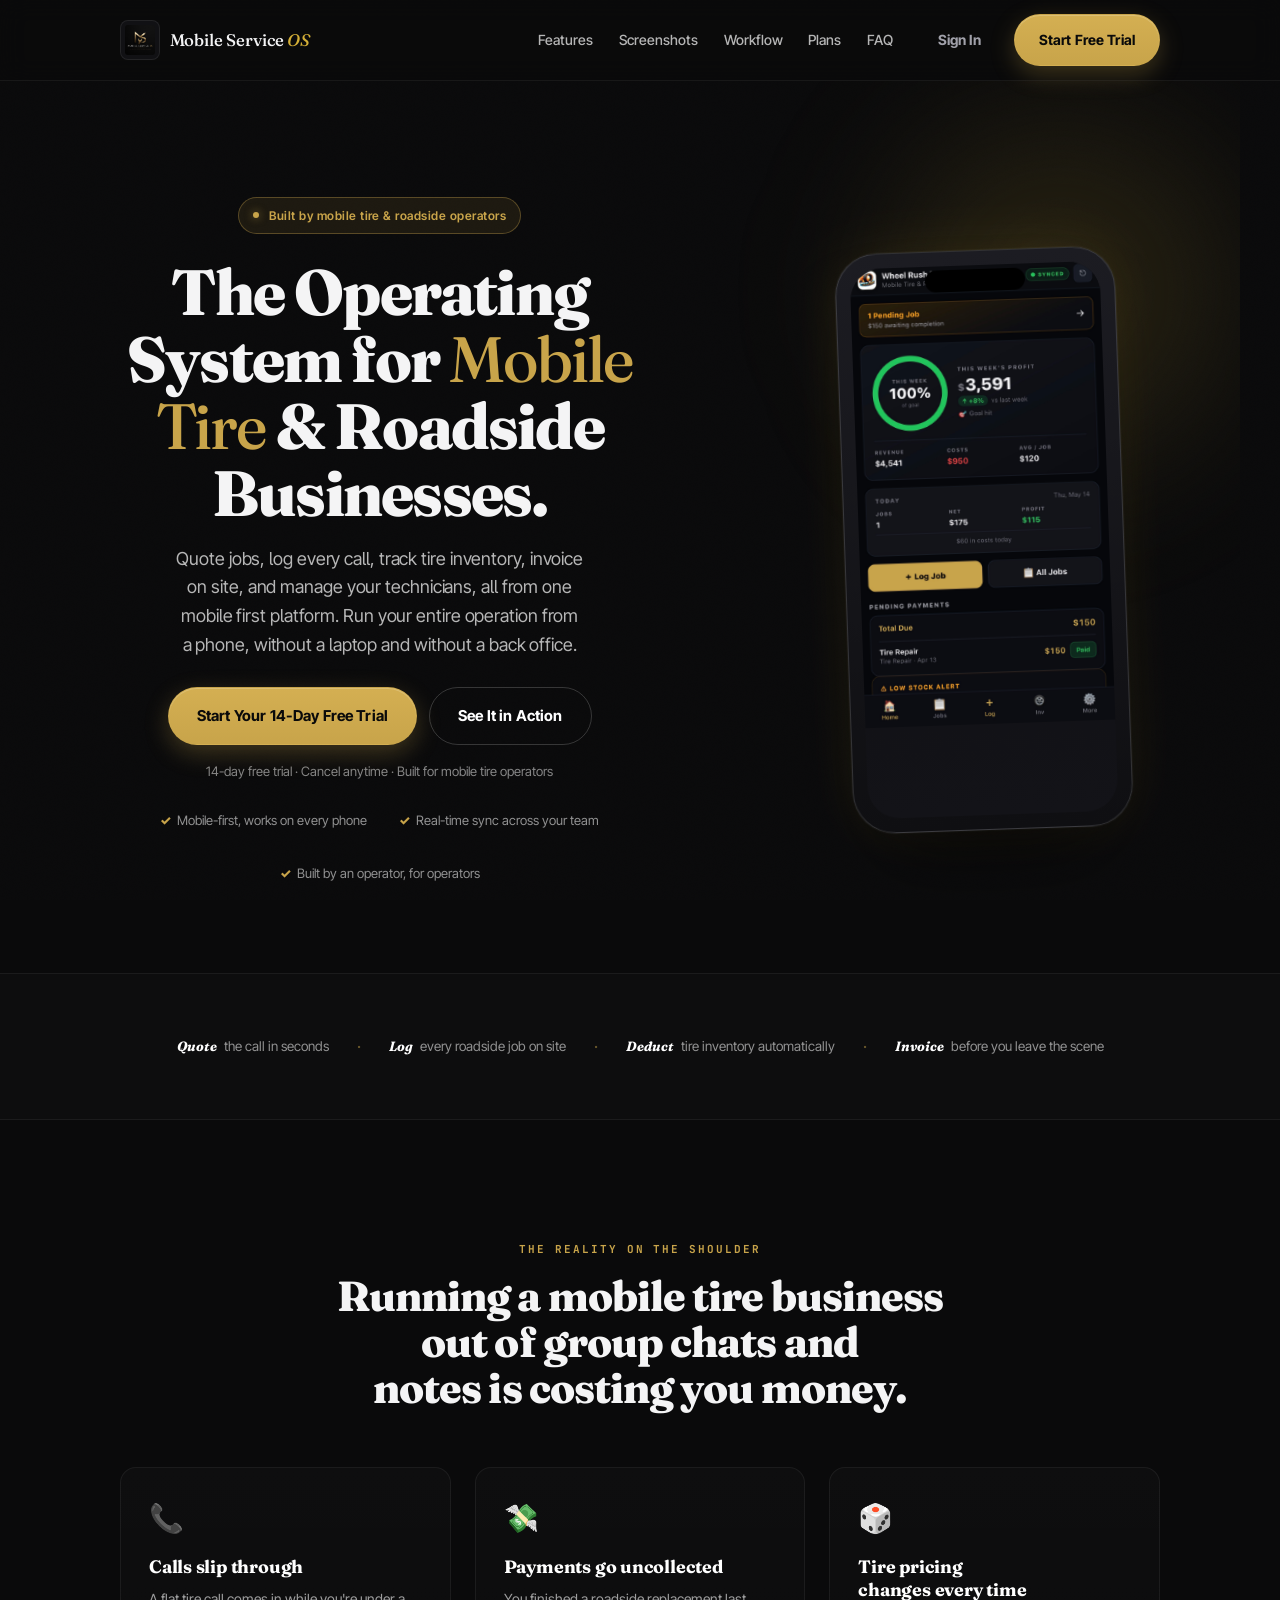
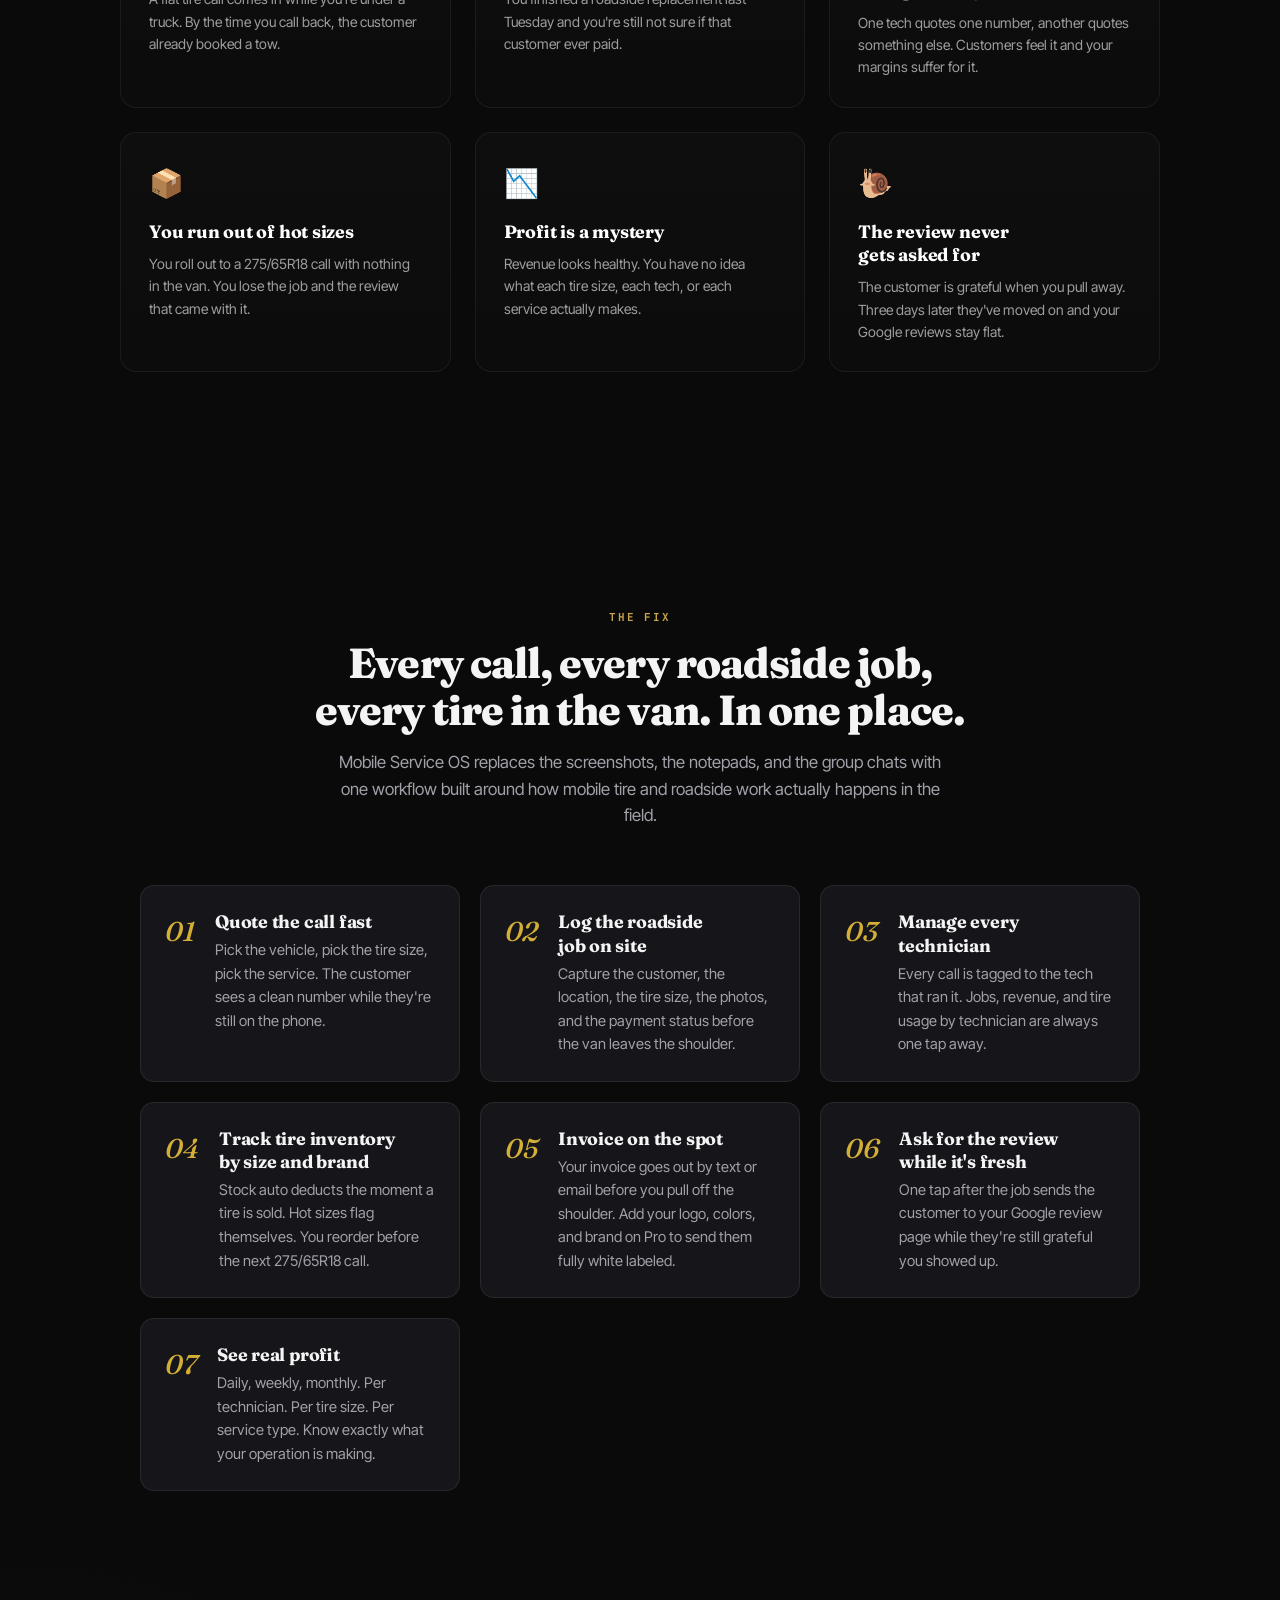
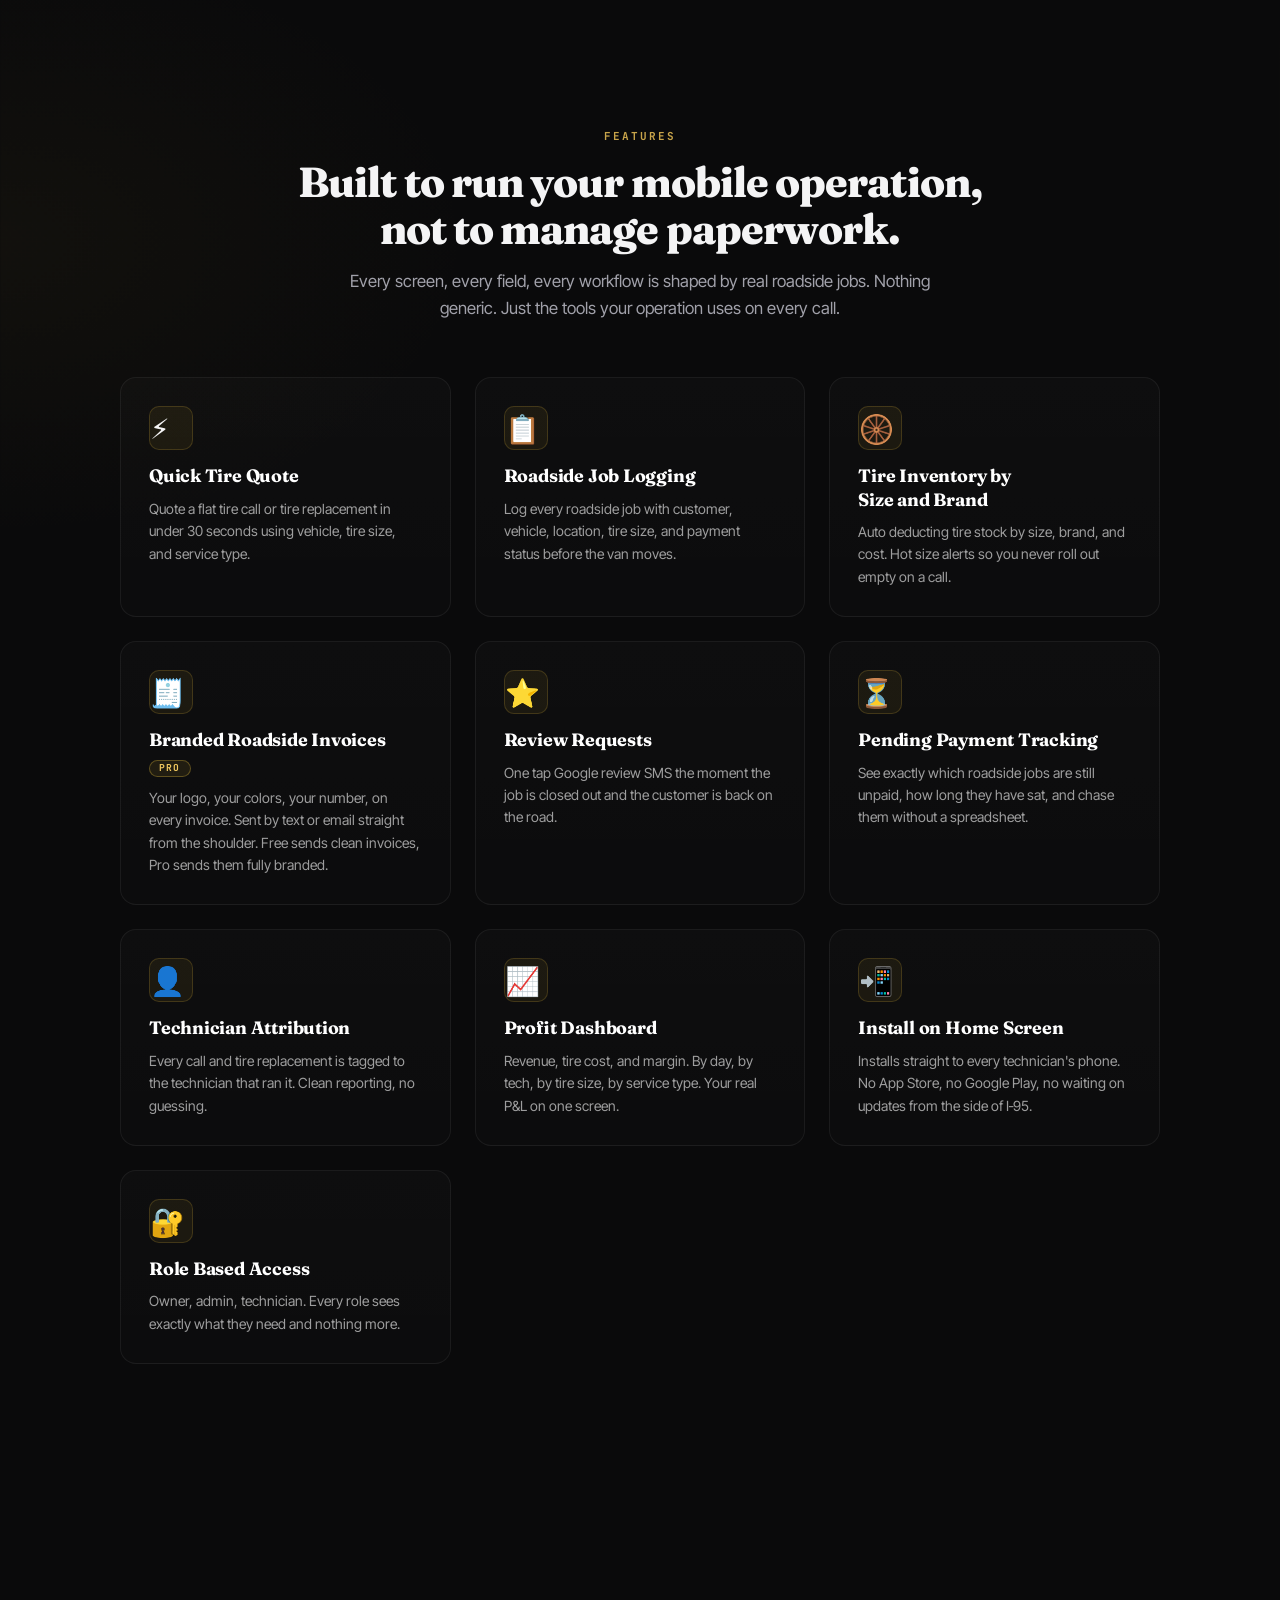
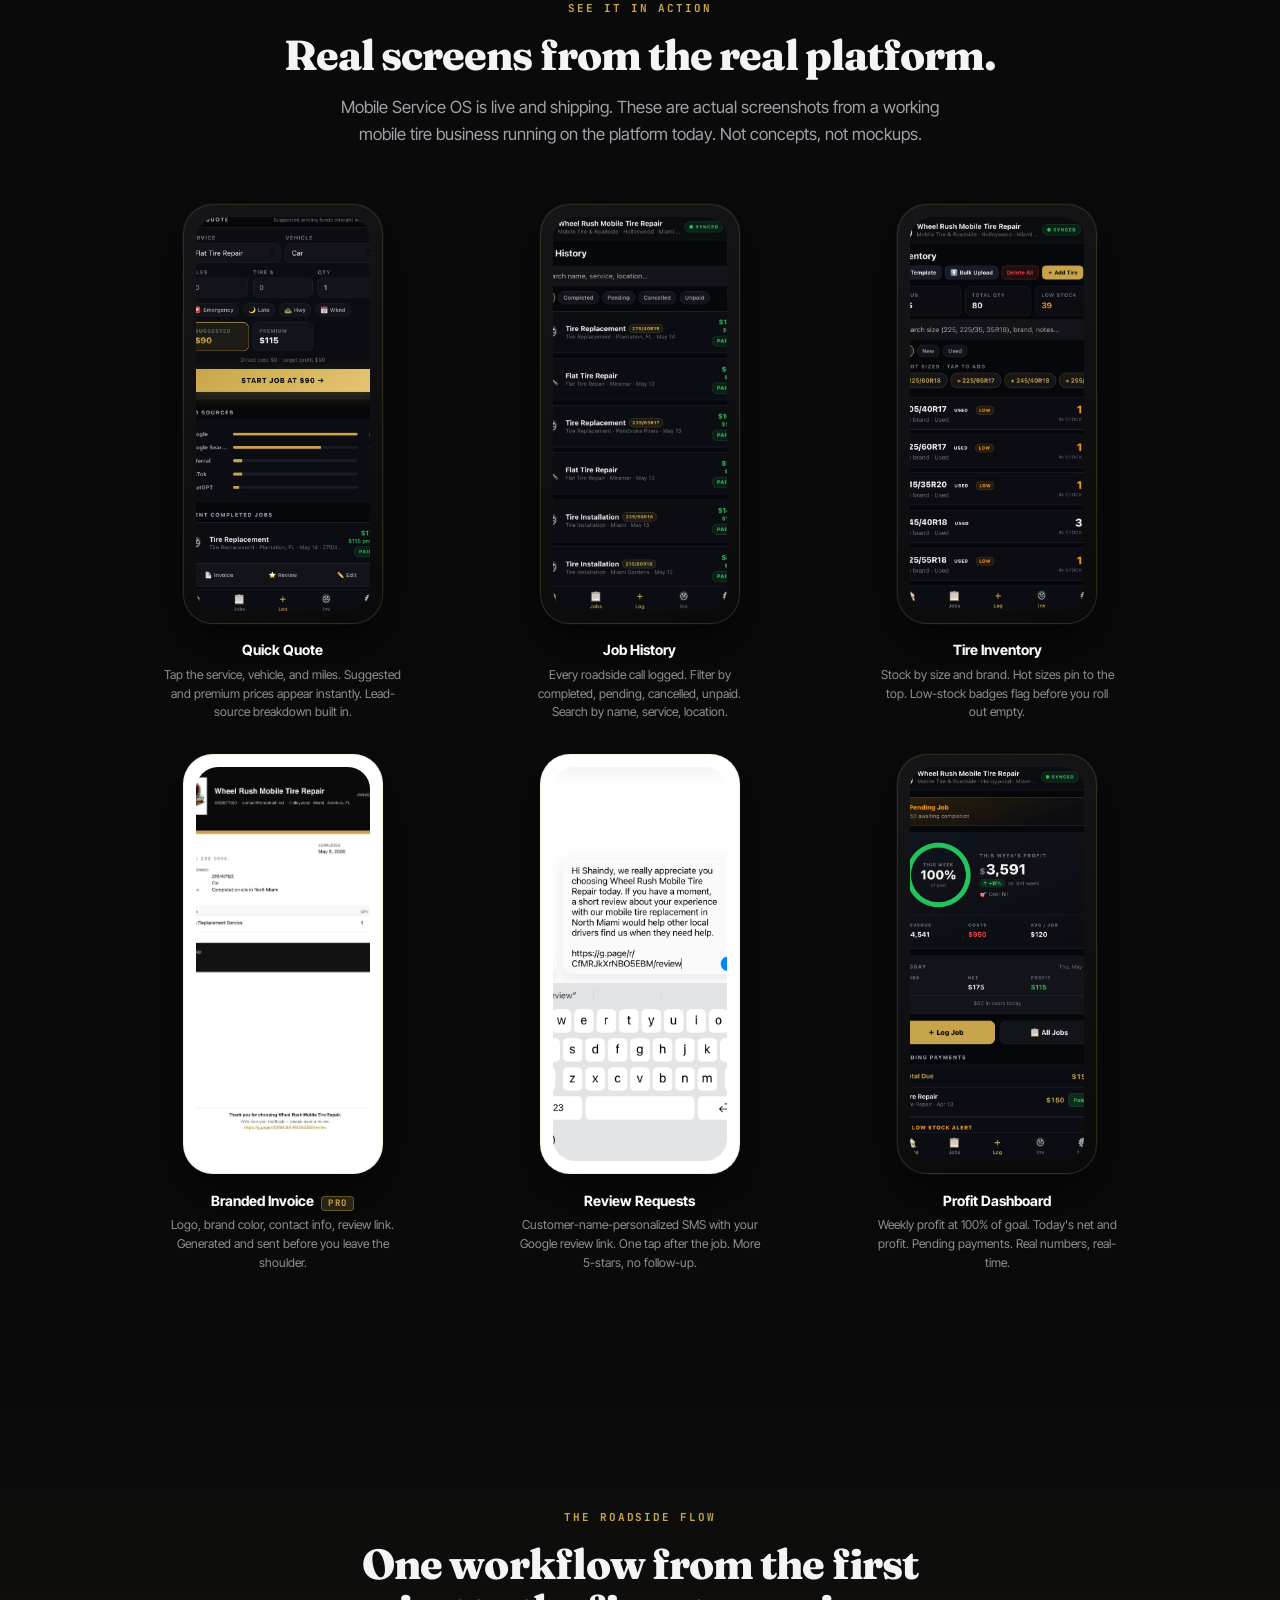
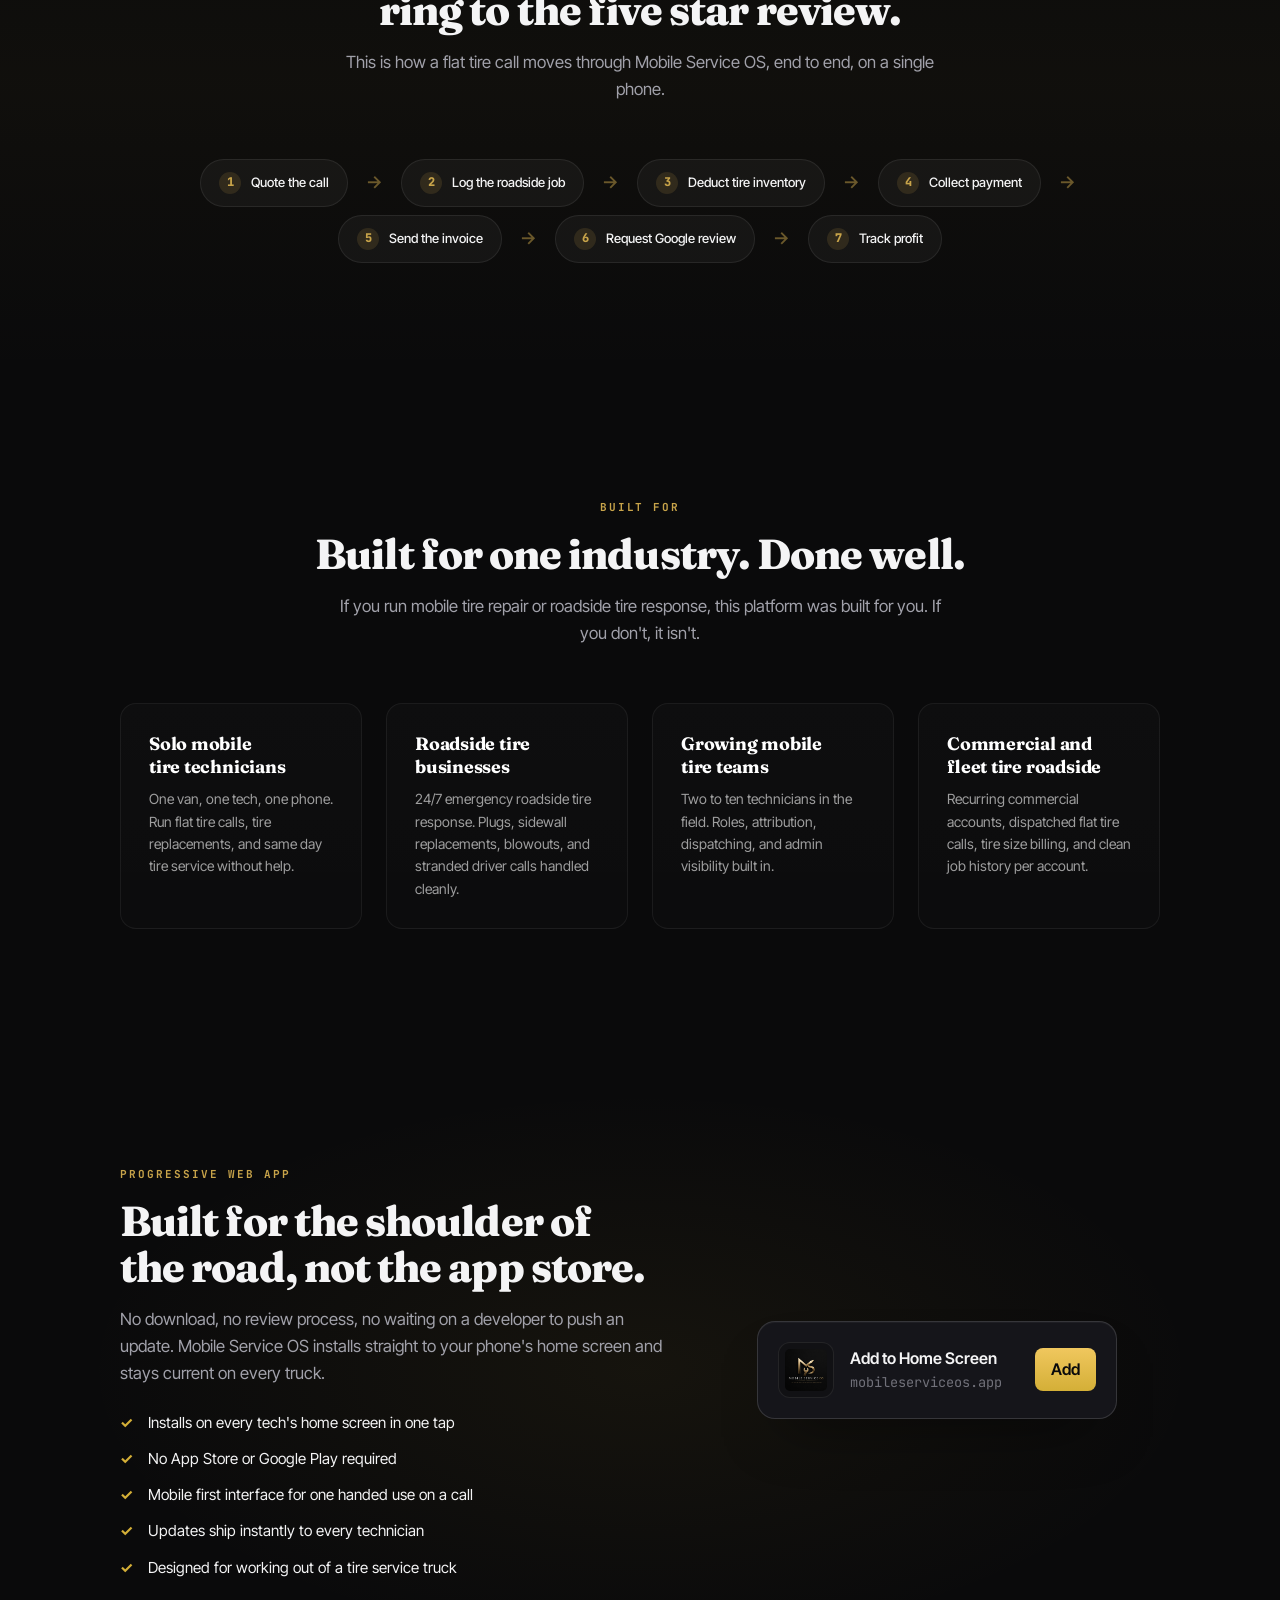
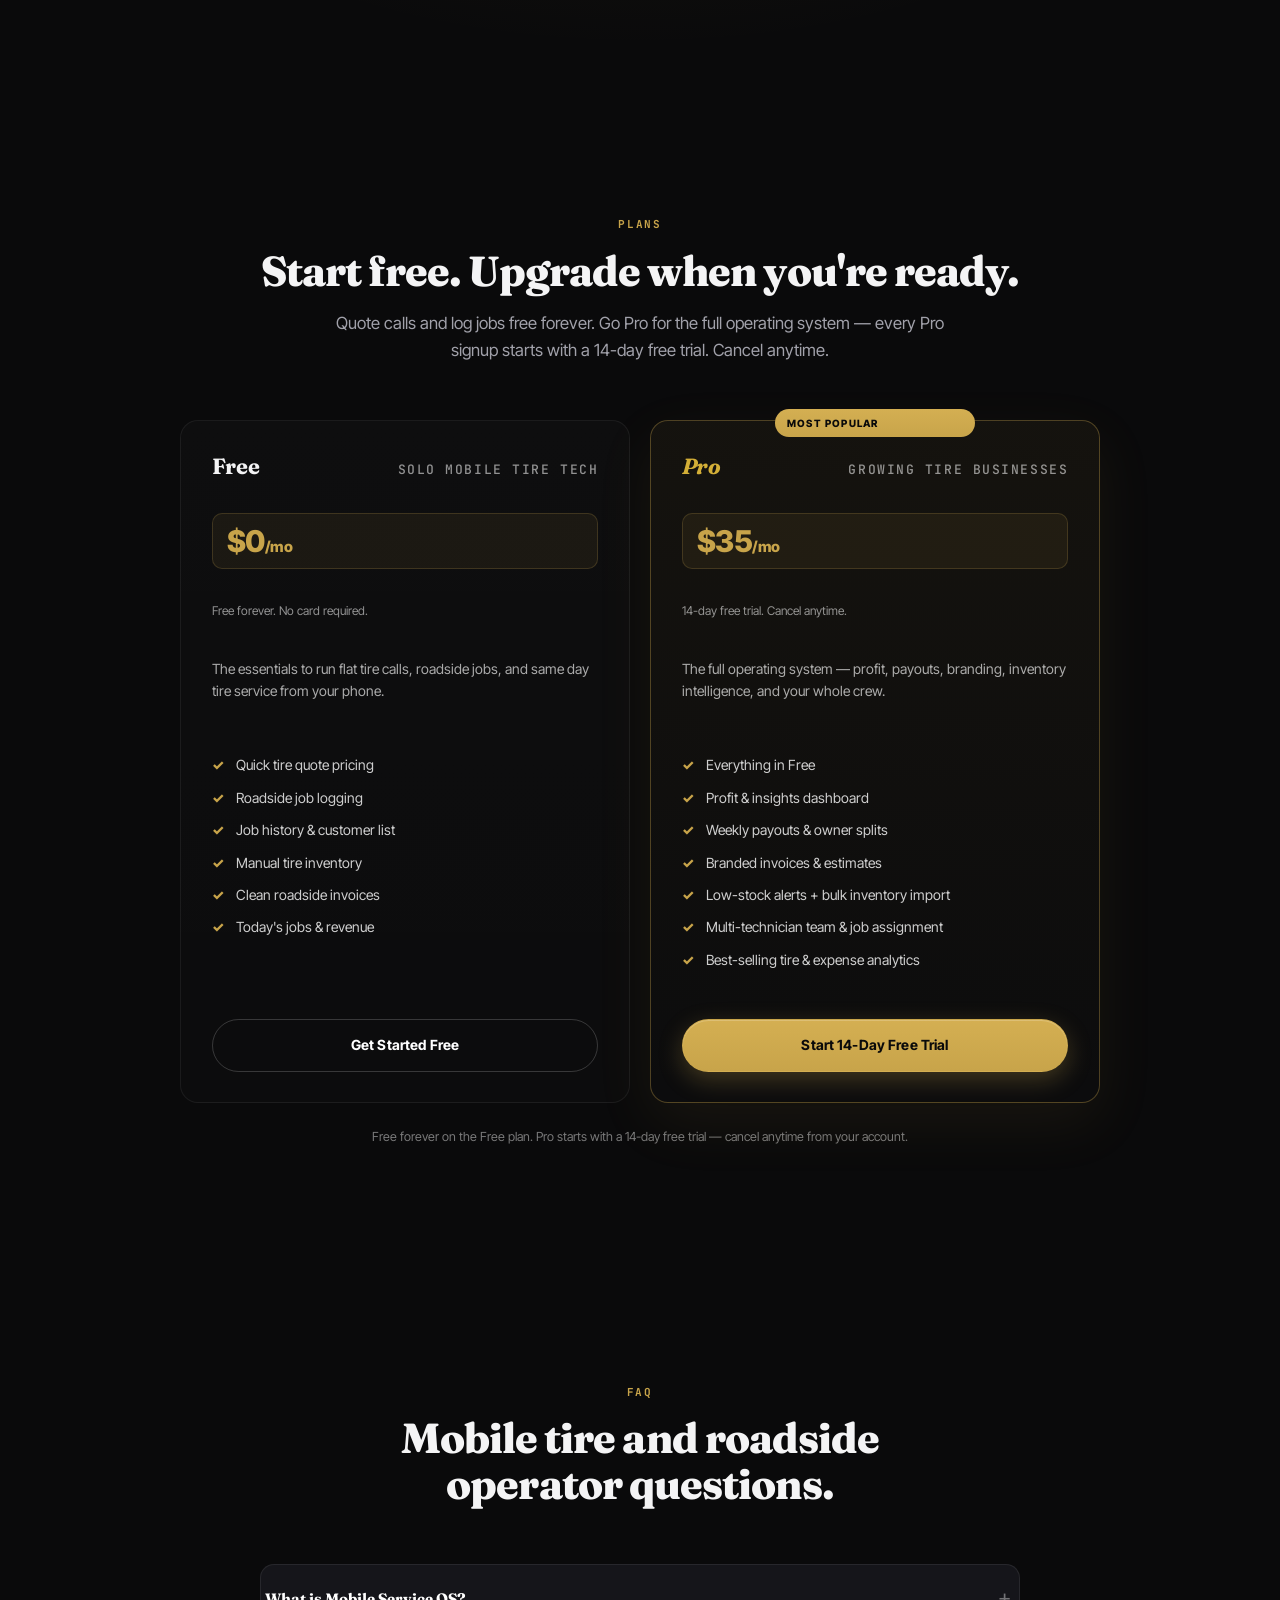
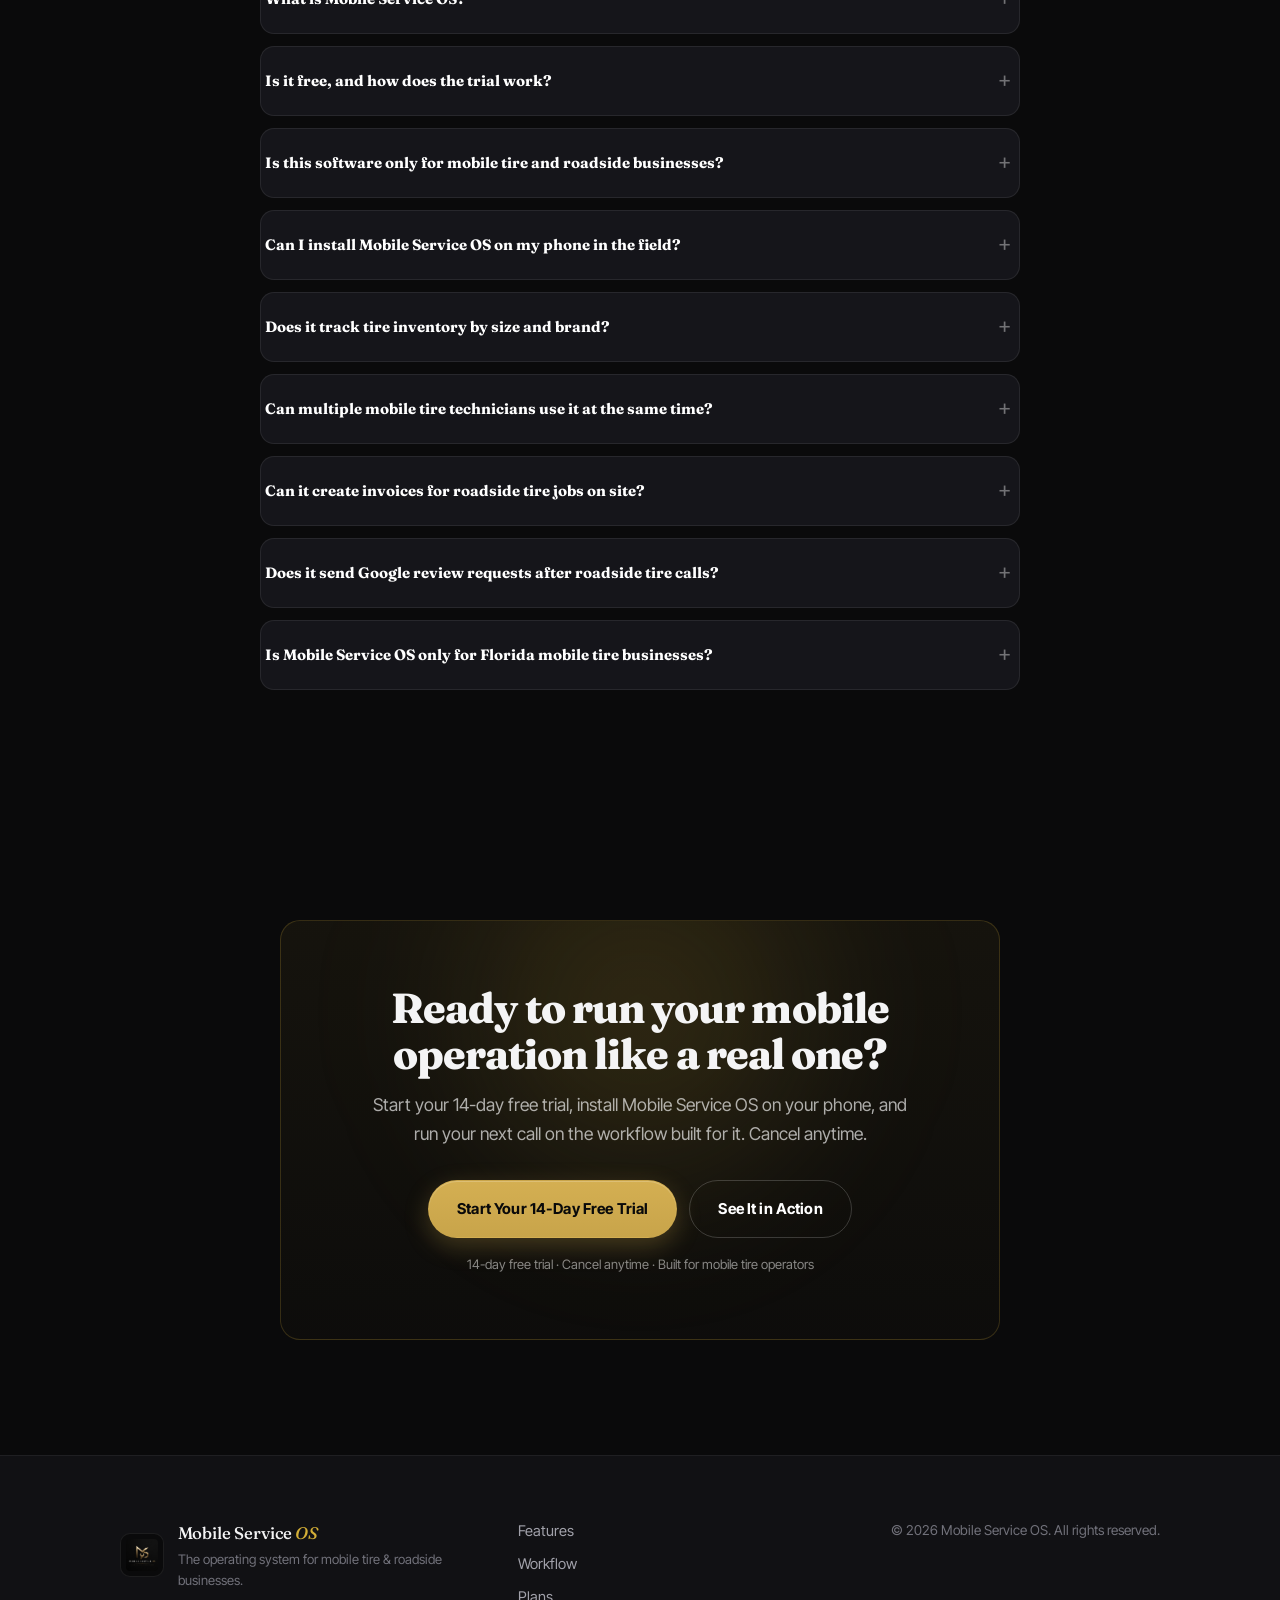
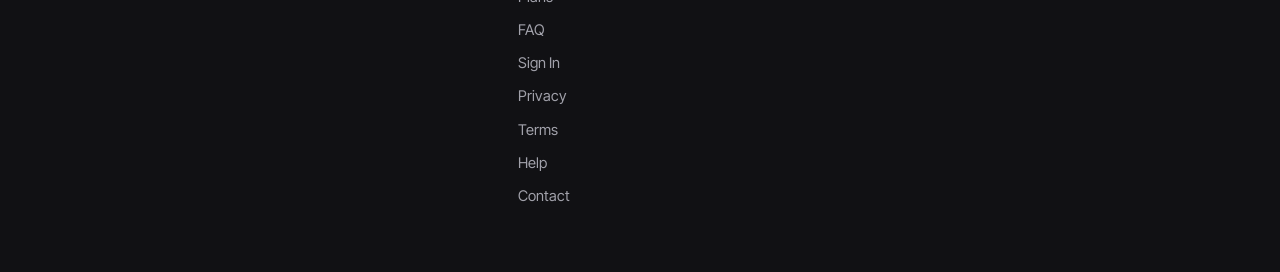
==== commit b51e5421: "Update pricing to Free + Pro $35/mo (from Core $39 / Pro $79) Matches the app's new two-tier model: " ====
--- a/index.html
+++ b/index.html
@@ -741,24 +741,24 @@
   "applicationCategory": "BusinessApplication",
   "applicationSubCategory": "Mobile Tire and Roadside Service Software",
   "operatingSystem": "Web, iOS, Android (PWA)",
-  "description": "Mobile Service OS is the operating system built only for mobile tire and roadside businesses. Quote calls, log roadside jobs, track tire inventory, send invoices, request reviews, and manage technicians from one mobile first platform. Every plan starts with a 14-day free trial. Cancel anytime.",
+  "description": "Mobile Service OS is the operating system built only for mobile tire and roadside businesses. Quote calls, log roadside jobs, track tire inventory, send invoices, request reviews, and manage technicians from one mobile first platform. Free to start; Pro unlocks the full platform for $35 a month with a 14-day free trial. Cancel anytime.",
   "url": "https://mobileserviceos.app",
   "offers": [
     {
       "@type": "Offer",
-      "name": "Core",
-      "category": "Subscription",
-      "price": "39",
+      "name": "Free",
+      "category": "Free",
+      "price": "0",
       "priceCurrency": "USD",
-      "description": "For solo mobile tire technicians running flat tire calls, roadside jobs, and same day tire service. Includes a 14-day free trial. Cancel anytime."
+      "description": "Free forever for solo mobile tire technicians. Quick tire quotes, roadside job logging, job history, manual tire inventory, and clean roadside invoices. No card required."
     },
     {
       "@type": "Offer",
       "name": "Pro",
       "category": "Subscription",
-      "price": "79",
+      "price": "35",
       "priceCurrency": "USD",
-      "description": "For roadside tire teams with multiple technicians, dispatched flat tire calls, and admin level reporting. Includes a 14-day free trial. Cancel anytime."
+      "description": "The full operating system for growing mobile tire businesses: profit and insights dashboard, weekly payouts, branded invoices, low-stock alerts, bulk inventory import, and multi-technician team management. Starts with a 14-day free trial. Cancel anytime."
     }
   ],
   "featureList": [
@@ -792,10 +792,10 @@
     },
     {
       "@type": "Question",
-      "name": "How does the free trial work?",
+      "name": "Is Mobile Service OS really free?",
       "acceptedAnswer": {
         "@type": "Answer",
-        "text": "Every plan starts with a 14-day free trial. You get the full feature set of the plan you pick from day one with no usage limits. Cancel anytime from your account before the trial ends and you will never be charged. If you do not cancel, billing begins on day 15 at the standard plan rate."
+        "text": "Yes. The Free plan is free forever with no card required. You can quote calls, log roadside jobs, keep a job history and customer list, add tire inventory manually, and send clean invoices. Pro unlocks the full operating system for $35 a month and every new account starts with a 14-day free trial of Pro. Cancel anytime before day 15 and you are never charged."
       }
     },
     {
@@ -1073,7 +1073,7 @@
       <article class="feature">
         <div class="feature-icon">🧾</div>
         <h3>Branded Roadside Invoices <span class="pro-tag">Pro</span></h3>
-        <p>Your logo, your colors, your number, on every invoice. Sent by text or email straight from the shoulder. Core sends clean invoices, Pro sends them branded.</p>
+        <p>Your logo, your colors, your number, on every invoice. Sent by text or email straight from the shoulder. Free sends clean invoices, Pro sends them fully branded.</p>
       </article>
       <article class="feature">
         <div class="feature-icon">⭐</div>
@@ -1294,58 +1294,59 @@
   <div class="section-inner">
     <div class="section-head">
       <span class="kicker gold-kicker">Plans</span>
-      <h2 id="plans-title">Choose your plan. Start with a 14-day free trial.</h2>
-      <p class="section-sub">Every plan starts with a 14-day free trial. Cancel anytime, no questions asked.</p>
+      <h2 id="plans-title">Start free. Upgrade when you're ready.</h2>
+      <p class="section-sub">Quote calls and log jobs free forever. Go Pro for the full operating system — every Pro signup starts with a 14-day free trial. Cancel anytime.</p>
     </div>
     <div class="plan-grid">
       <article class="plan">
         <header class="plan-head">
-          <h3>Core</h3>
+          <h3>Free</h3>
           <span class="plan-tag">Solo Mobile Tire Tech</span>
         </header>
         <div class="founder-rate">
-          <span class="fr-now">$39<span style="font-size:15px;">/mo</span></span>
+          <span class="fr-now">$0<span style="font-size:15px;">/mo</span></span>
         </div>
         <p class="founder-note">
-          14-day free trial. Cancel anytime.
+          Free forever. No card required.
         </p>
-        <p class="plan-desc">Everything one mobile tire technician needs to run flat tire calls, roadside jobs, and same day tire service from a phone.</p>
+        <p class="plan-desc">The essentials to run flat tire calls, roadside jobs, and same day tire service from your phone.</p>
         <ul class="plan-list">
-          <li>Quick tire quote</li>
+          <li>Quick tire quote pricing</li>
           <li>Roadside job logging</li>
-          <li>Branded roadside invoices</li>
-          <li>Google review requests</li>
-          <li>Tire inventory by size and brand</li>
-          <li>Expense tracking</li>
+          <li>Job history &amp; customer list</li>
+          <li>Manual tire inventory</li>
+          <li>Clean roadside invoices</li>
+          <li>Today's jobs &amp; revenue</li>
         </ul>
-        <a class="btn btn-outline" href="https://app.mobileserviceos.app">Start Free Trial</a>
+        <a class="btn btn-outline" href="https://app.mobileserviceos.app">Get Started Free</a>
       </article>
       <article class="plan plan-pro">
         <div class="plan-badge">Most Popular</div>
         <header class="plan-head">
           <h3>Pro</h3>
-          <span class="plan-tag">Roadside Tire Teams</span>
+          <span class="plan-tag">Growing Tire Businesses</span>
         </header>
         <div class="founder-rate">
-          <span class="fr-now">$79<span style="font-size:15px;">/mo</span></span>
+          <span class="fr-now">$35<span style="font-size:15px;">/mo</span></span>
         </div>
         <p class="founder-note">
           14-day free trial. Cancel anytime.
         </p>
-        <p class="plan-desc">For growing mobile tire businesses running multiple technicians, dispatched flat tire calls, and tighter admin oversight.</p>
+        <p class="plan-desc">The full operating system — profit, payouts, branding, inventory intelligence, and your whole crew.</p>
         <ul class="plan-list">
-          <li>Everything in Core</li>
-          <li>Multi technician access</li>
-          <li>Role-based permissions (owner, admin, tech)</li>
-          <li>Admin visibility across all techs</li>
-          <li>Per technician profit attribution</li>
-          <li>Advanced reporting</li>
+          <li>Everything in Free</li>
+          <li>Profit &amp; insights dashboard</li>
+          <li>Weekly payouts &amp; owner splits</li>
+          <li>Branded invoices &amp; estimates</li>
+          <li>Low-stock alerts + bulk inventory import</li>
+          <li>Multi-technician team &amp; job assignment</li>
+          <li>Best-selling tire &amp; expense analytics</li>
         </ul>
-        <a class="btn btn-gold" href="https://app.mobileserviceos.app">Start Free Trial</a>
+        <a class="btn btn-gold" href="https://app.mobileserviceos.app">Start 14-Day Free Trial</a>
       </article>
     </div>
     <p style="text-align:center;margin-top:24px;font-size:12.5px;color:rgba(255,255,255,0.45);max-width:560px;margin-left:auto;margin-right:auto;line-height:1.6;">
-      Every plan includes a 14-day free trial. Cancel anytime from your account.
+      Free forever on the Free plan. Pro starts with a 14-day free trial — cancel anytime from your account.
     </p>
   </div>
 </section>
@@ -1363,8 +1364,8 @@
         <p style="padding:0 4px 18px 4px;font-size:14px;color:rgba(255,255,255,0.65);line-height:1.6;margin:0;">Mobile Service OS is the operating system built only for mobile tire and roadside businesses. It runs flat tire calls, logs roadside jobs, tracks tire inventory, sends invoices, requests Google reviews, and keeps every technician on the same workflow from a phone.</p>
       </details>
       <details style="border-top:1px solid rgba(255,255,255,0.08);padding:6px 0;">
-        <summary style="padding:16px 4px;font-size:15px;font-weight:700;color:#fff;cursor:pointer;list-style:none;position:relative;padding-right:30px;">How does the free trial work?</summary>
-        <p style="padding:0 4px 18px 4px;font-size:14px;color:rgba(255,255,255,0.65);line-height:1.6;margin:0;">Every plan starts with a 14-day free trial. You get the full feature set of the plan you pick from day one, with no usage limits. Cancel anytime from your account before the trial ends and you'll never be charged. If you don't cancel, billing begins on day 15 at the standard plan rate.</p>
+        <summary style="padding:16px 4px;font-size:15px;font-weight:700;color:#fff;cursor:pointer;list-style:none;position:relative;padding-right:30px;">Is it free, and how does the trial work?</summary>
+        <p style="padding:0 4px 18px 4px;font-size:14px;color:rgba(255,255,255,0.65);line-height:1.6;margin:0;">The Free plan is free forever, no card required — quote calls, log jobs, keep a customer list and job history, add inventory manually, and send clean invoices. Pro unlocks the full platform (profit dashboard, payouts, branded invoices, inventory intelligence, and your whole crew) for $35 a month. Every new account starts with a 14-day free trial of Pro — cancel before day 15 and you're never charged; if you keep it, you stay on Pro, otherwise you drop to Free with all your data intact.</p>
       </details>
       <details style="border-top:1px solid rgba(255,255,255,0.08);padding:6px 0;">
         <summary style="padding:16px 4px;font-size:15px;font-weight:700;color:#fff;cursor:pointer;list-style:none;position:relative;padding-right:30px;">Is this software only for mobile tire and roadside businesses?</summary>
